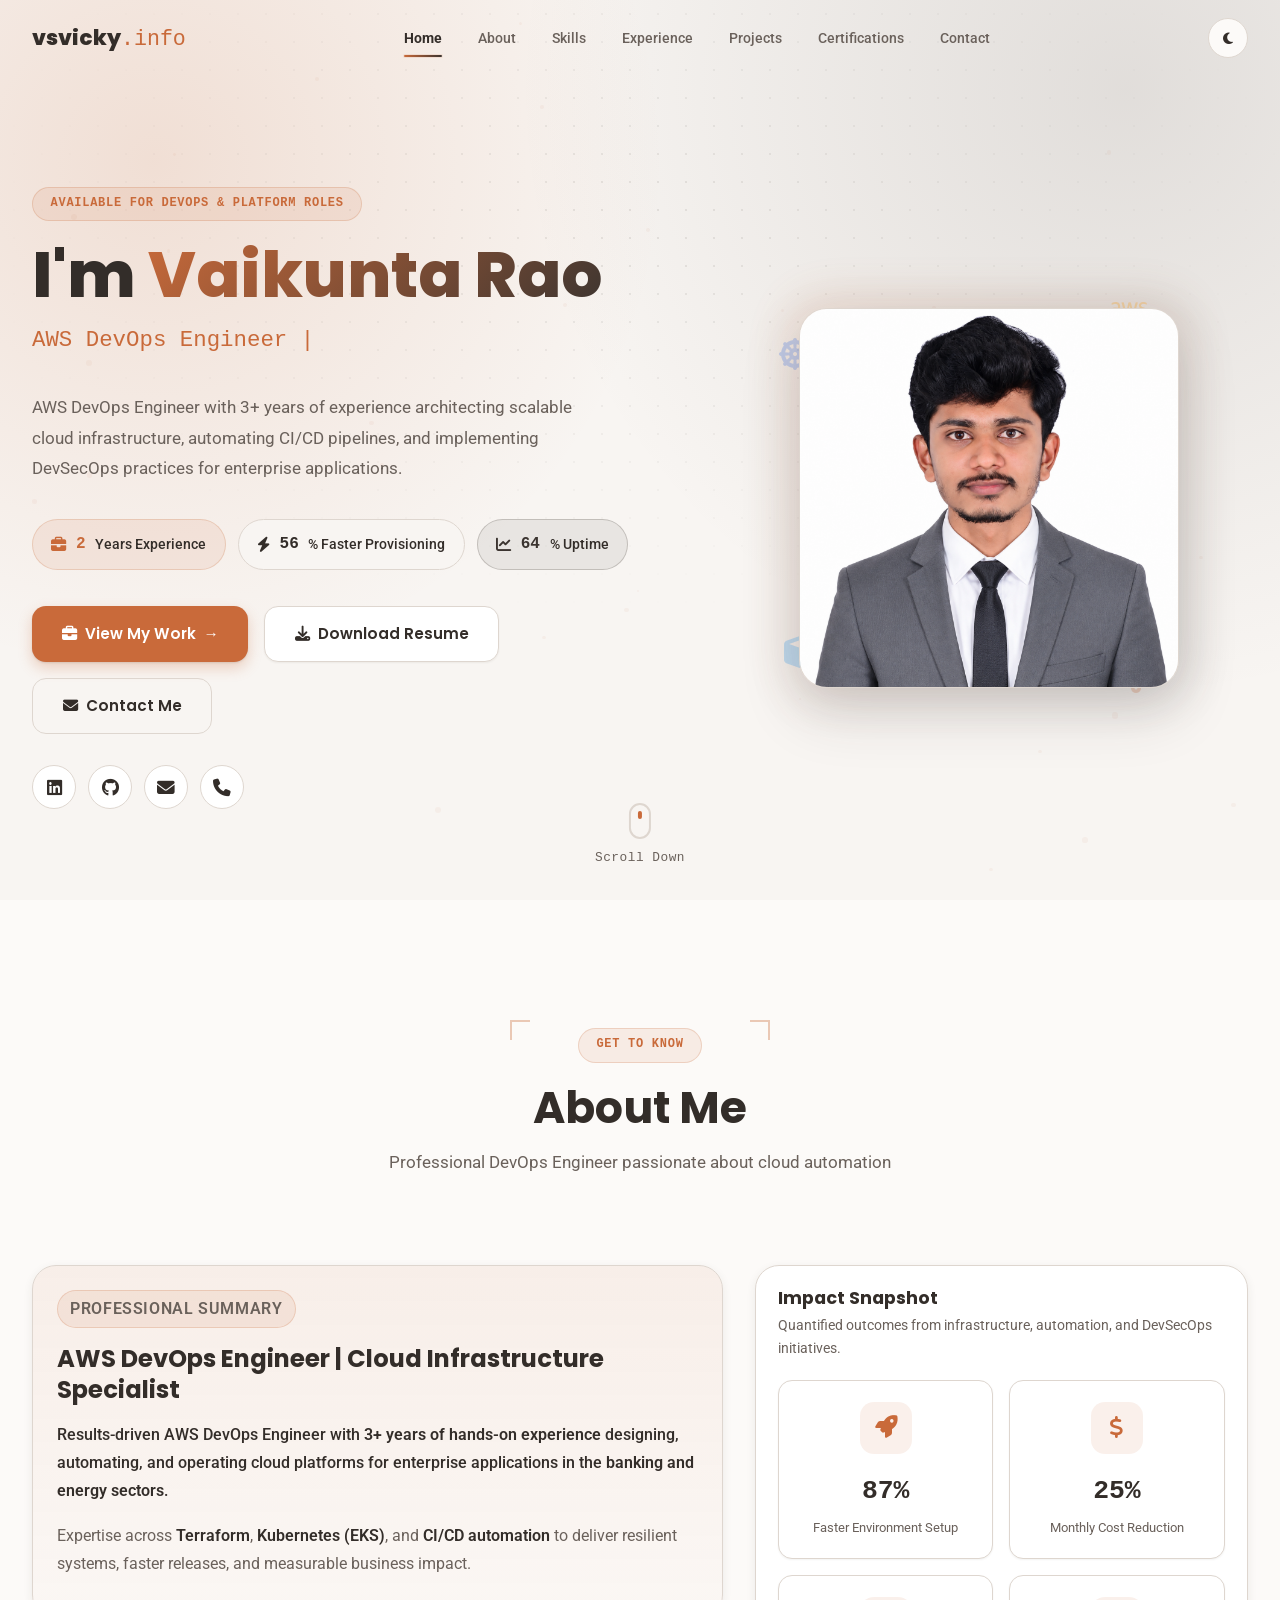
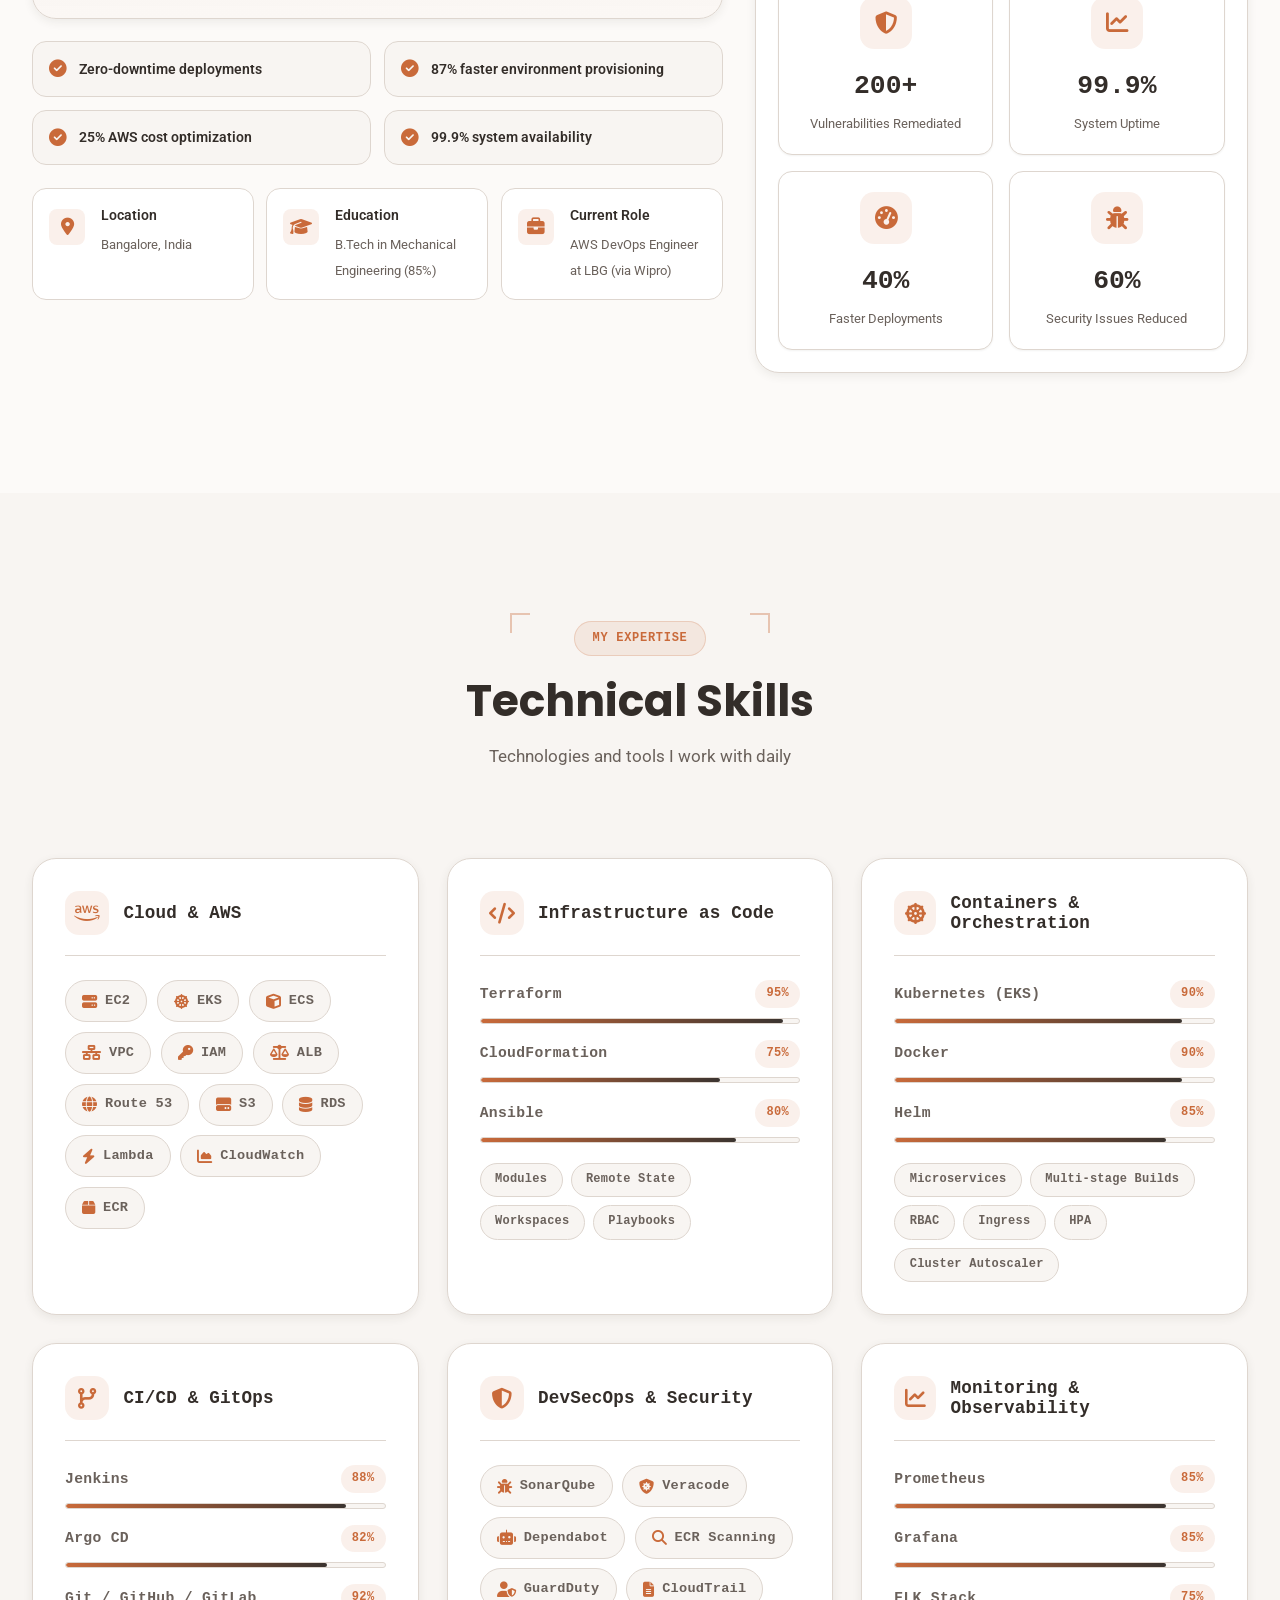
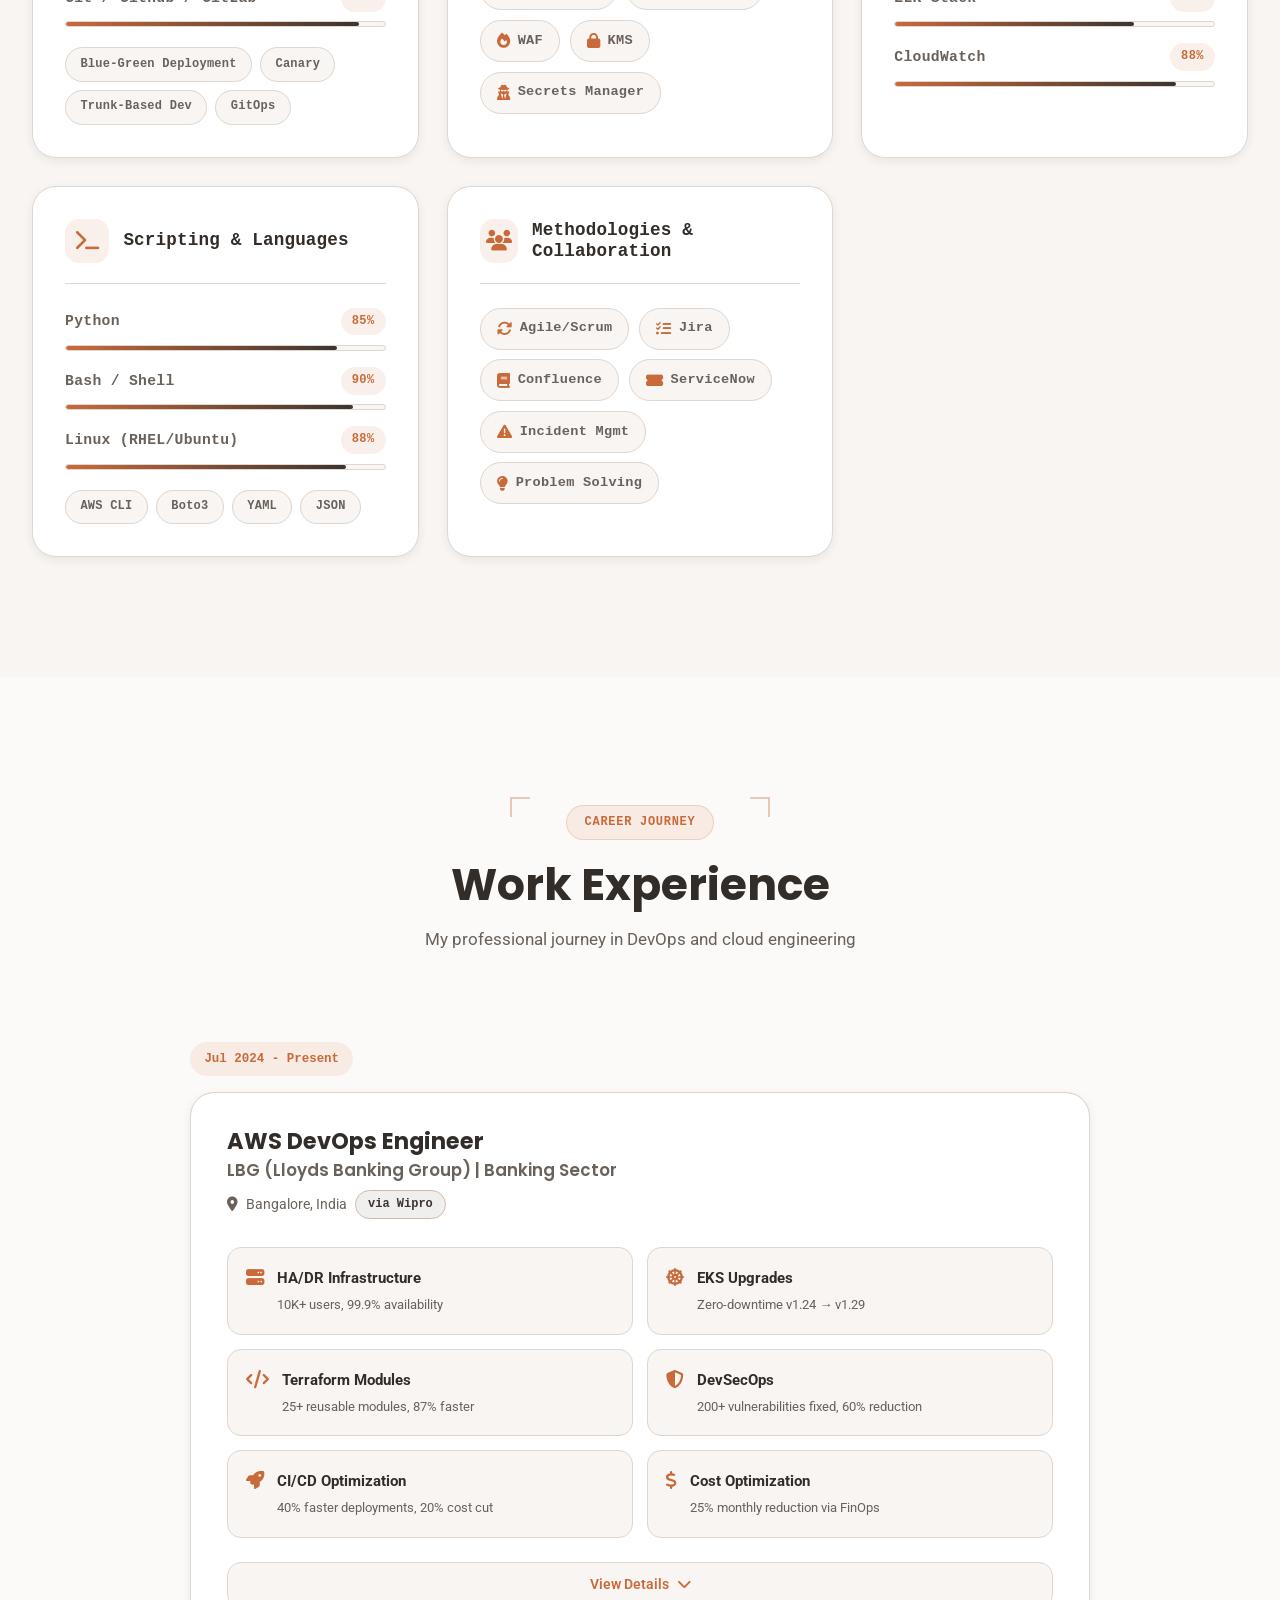
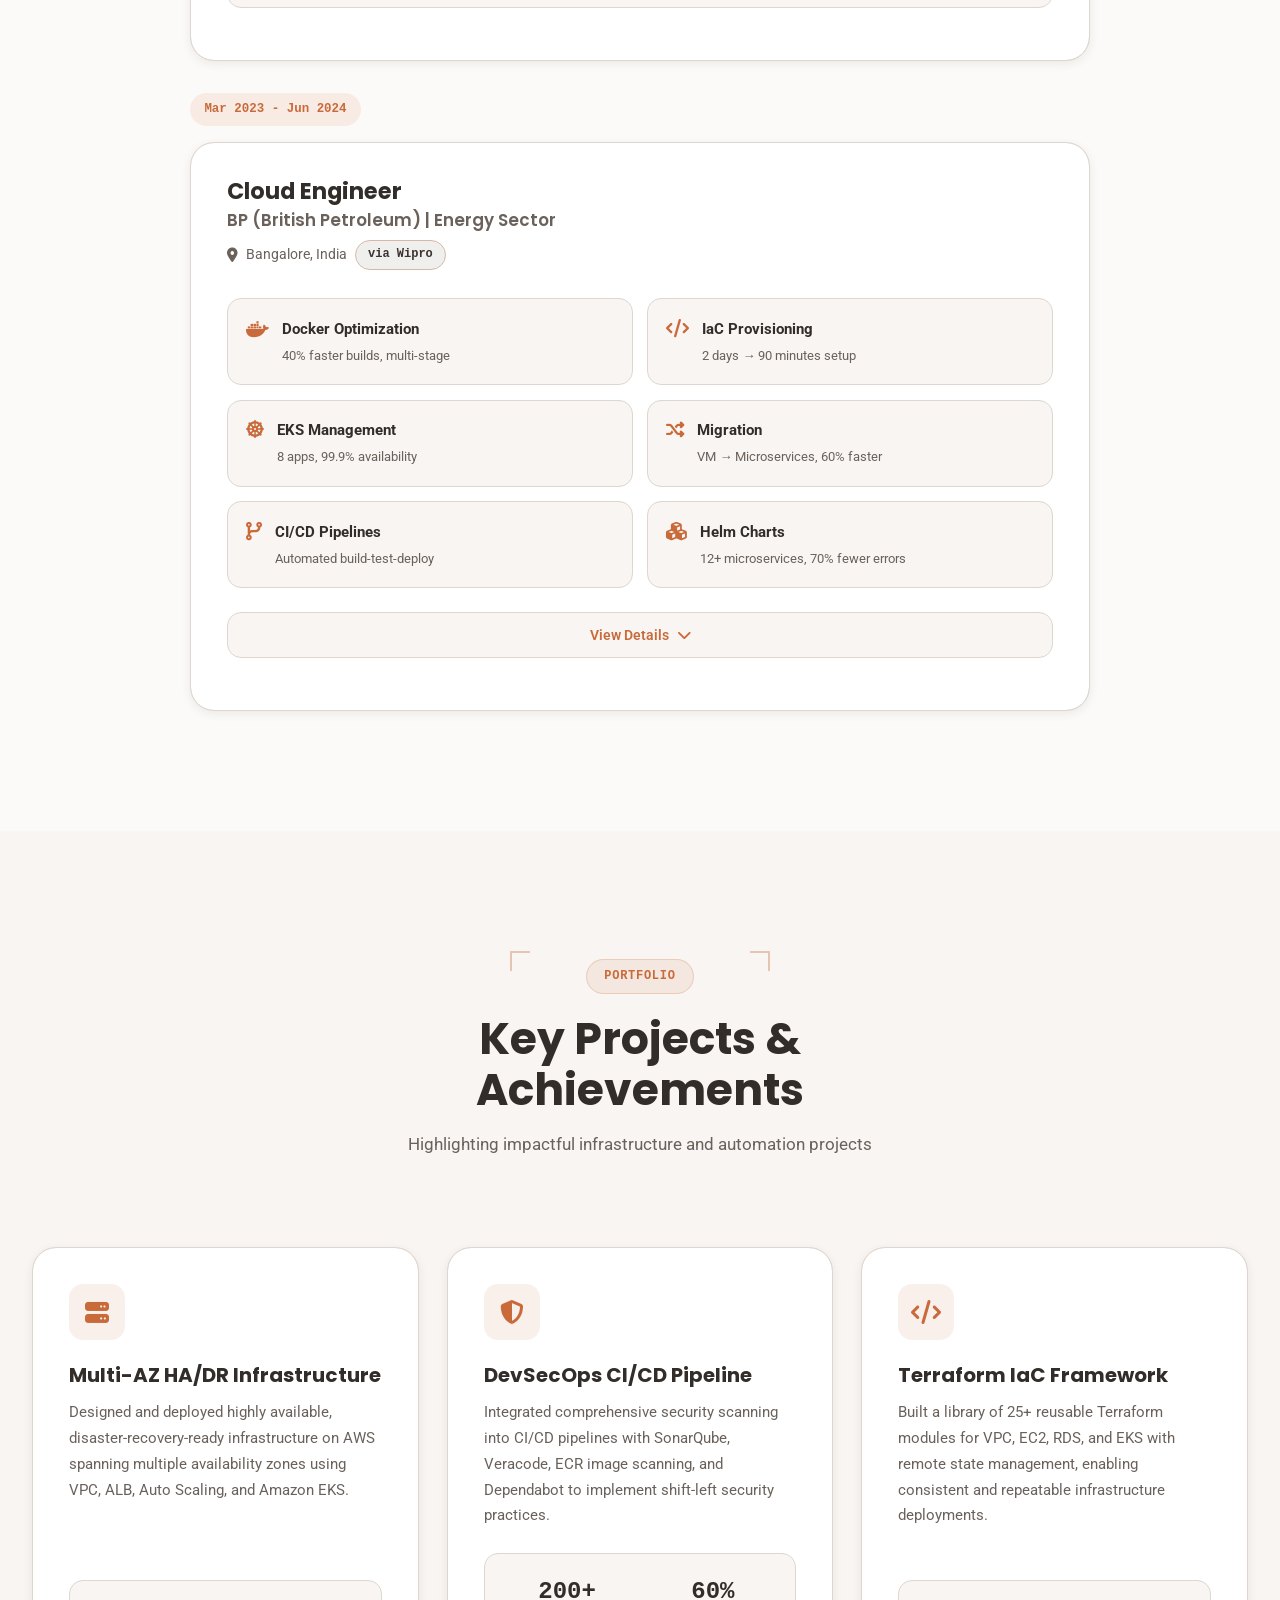
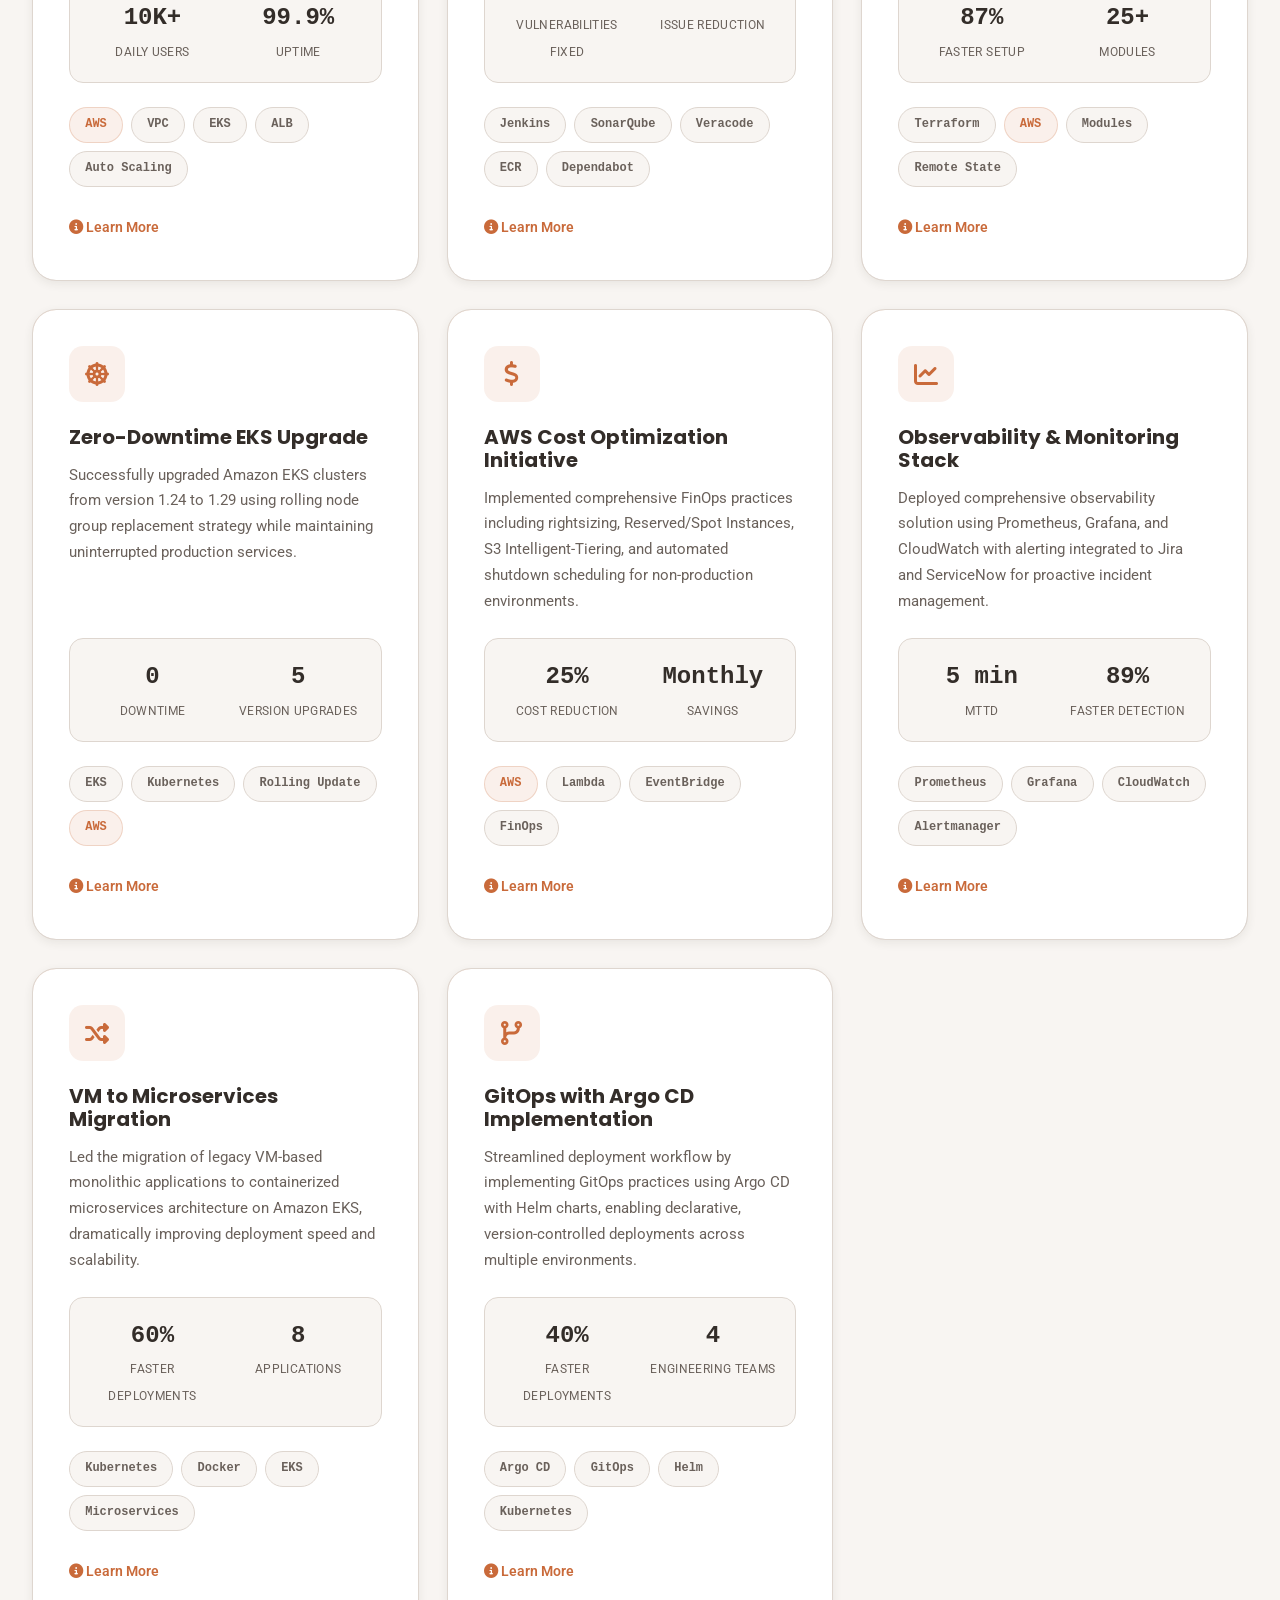
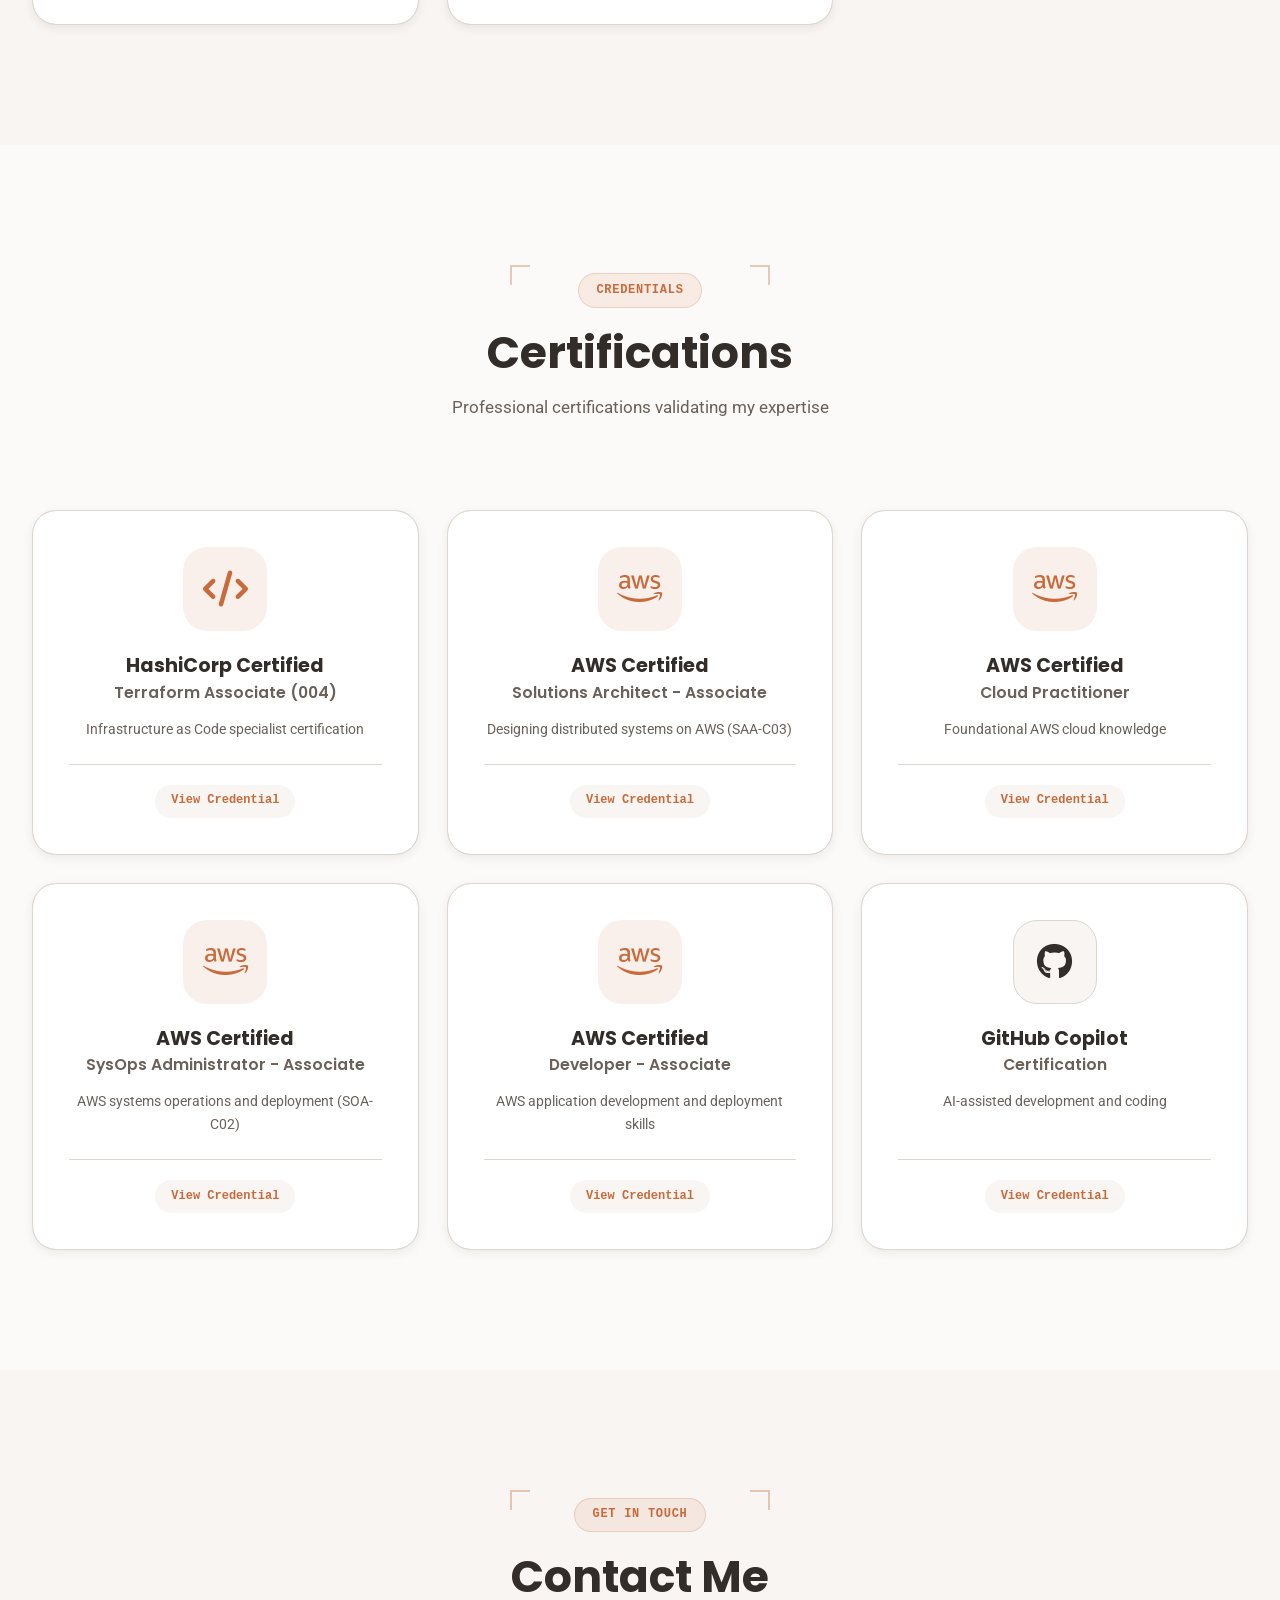
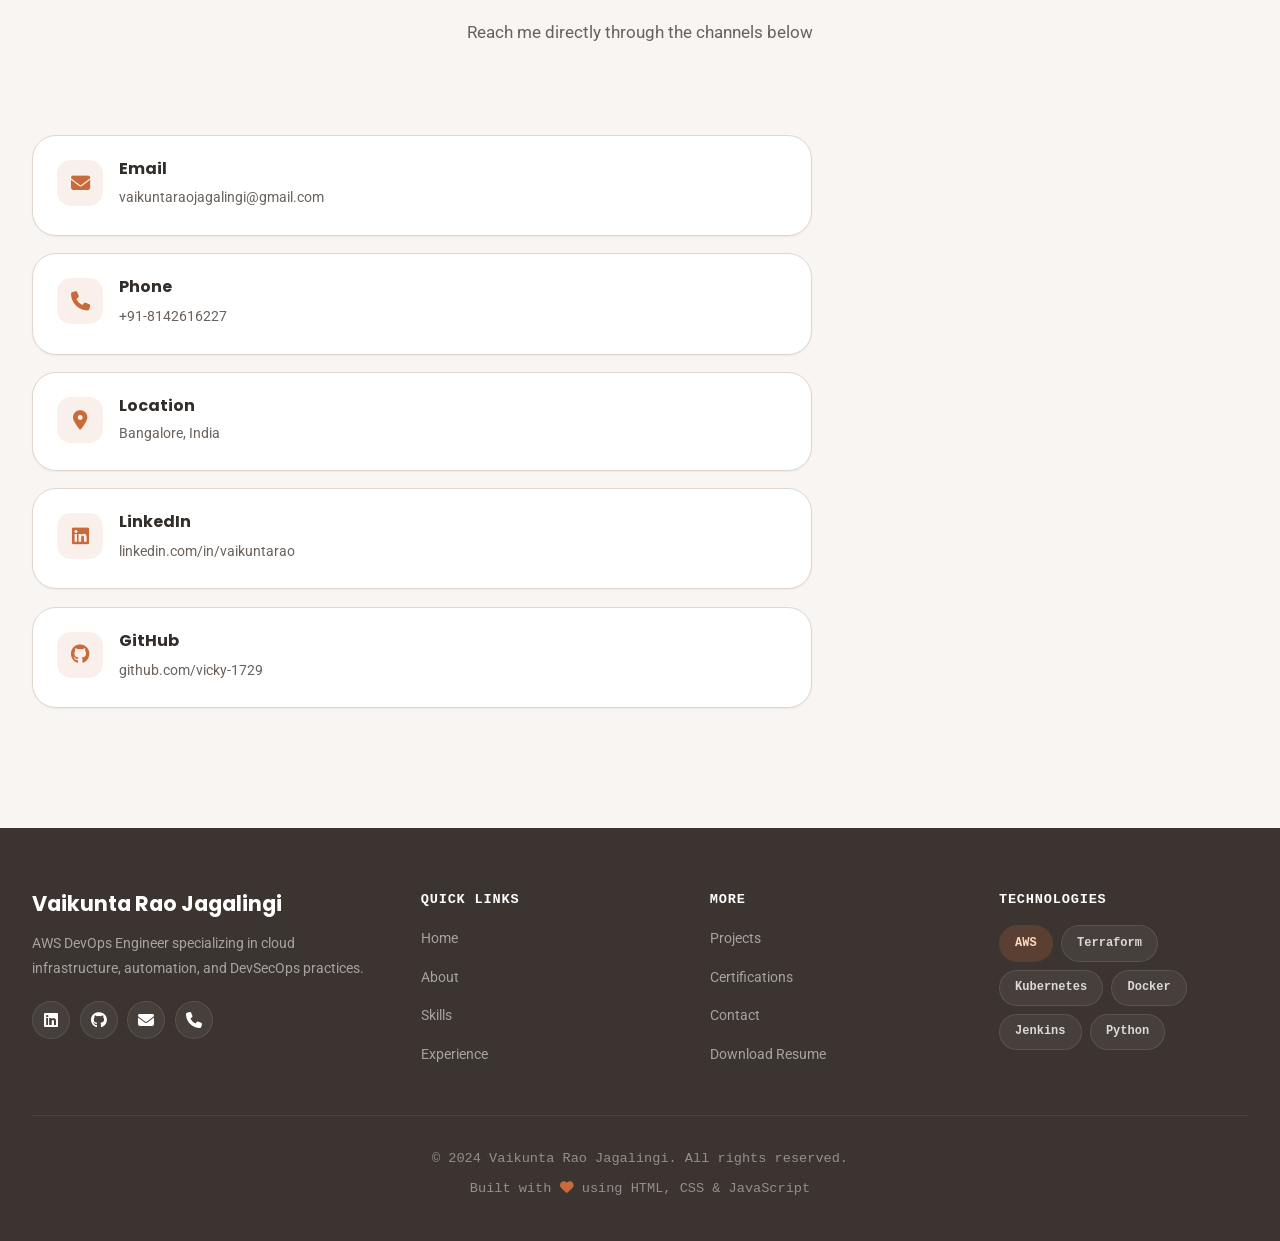
==== index.html @ b9758f8a "Initial commit" ====
<!DOCTYPE html>
<html lang="en">
<head>
    <meta charset="UTF-8">
    <meta name="viewport" content="width=device-width, initial-scale=1.0">
    <meta name="description" content="Vaikunta Rao Jagalingi - AWS DevOps Engineer with 3+ years of experience in Terraform, Kubernetes, CI/CD, and DevSecOps">
    <meta name="keywords" content="AWS, DevOps, Terraform, Kubernetes, CI/CD, DevSecOps, Cloud Engineer">
    <meta name="author" content="Vaikunta Rao Jagalingi">
    <meta name="theme-color" content="#2EA8FF">
    
    <!-- Open Graph Meta Tags -->
    <meta property="og:title" content="Vaikunta Rao Jagalingi - AWS DevOps Engineer">
    <meta property="og:description" content="Specialized in AWS, Terraform, Kubernetes, and CI/CD automation">
    <meta property="og:type" content="website">
    
    <title>Vaikunta Rao Jagalingi | AWS DevOps Engineer</title>

    <link rel="preconnect" href="https://fonts.googleapis.com">
    <link rel="preconnect" href="https://fonts.gstatic.com" crossorigin>
    <link rel="preconnect" href="https://cdnjs.cloudflare.com" crossorigin>
    
    <!-- Font Awesome -->
    <link rel="stylesheet" href="https://cdnjs.cloudflare.com/ajax/libs/font-awesome/6.4.0/css/all.min.css">
    
    <!-- Google Fonts -->
    <link href="https://fonts.googleapis.com/css2?family=Poppins:wght@300;400;500;600;700;800&family=Roboto:wght@300;400;500;700&display=swap" rel="stylesheet">
    
    <!-- AOS Animation Library -->
    <link href="https://unpkg.com/aos@2.3.1/dist/aos.css" rel="stylesheet">
    
    <!-- Custom CSS -->
    <link rel="stylesheet" href="css/style.css">
</head>
<body>
    <!-- Loading Screen -->
    <div id="loading-screen">
        <div class="loader">
            <i class="fas fa-cloud"></i>
            <div class="loading-text">Loading...</div>
        </div>
    </div>

    <!-- Scroll Progress Bar -->
    <div class="scroll-progress" id="scroll-progress"></div>

    <!-- Navigation -->
    <nav class="navbar" id="navbar">
        <div class="container">
            <div class="nav-brand">
                <a href="#home">vsvicky<span>.info</span></a>
            </div>
            <ul class="nav-menu" id="nav-menu" aria-label="Primary navigation" aria-hidden="true">
                <li><a href="#home" class="nav-link active">Home</a></li>
                <li><a href="#about" class="nav-link">About</a></li>
                <li><a href="#skills" class="nav-link">Skills</a></li>
                <li><a href="#experience" class="nav-link">Experience</a></li>
                <li><a href="#projects" class="nav-link">Projects</a></li>
                <li><a href="#certifications" class="nav-link">Certifications</a></li>
                <li><a href="#contact" class="nav-link">Contact</a></li>
            </ul>
            <div class="nav-actions">
                <button class="theme-toggle" id="theme-toggle" type="button" aria-label="Toggle theme">
                    <i class="fas fa-moon"></i>
                </button>
                <button class="mobile-menu-toggle" id="mobile-menu-toggle" type="button" aria-label="Toggle menu" aria-expanded="false" aria-controls="nav-menu">
                    <span></span>
                    <span></span>
                    <span></span>
                </button>
            </div>
        </div>
    </nav>

    <!-- Hero Section -->
    <section id="home" class="hero-section">
        <div class="particles" id="particles"></div>
        <div class="container">
            <div class="hero-content" data-aos="fade-up">
                <div class="hero-text">
                    <p class="section-label">Available for DevOps & Platform Roles</p>
                    <h1 class="hero-title">
                        I'm <span class="gradient-text">Vaikunta Rao</span>
                    </h1>
                    <h2 class="hero-subtitle">
                        <span class="typing-text" id="typing-text" aria-live="polite"></span>
                        <span class="cursor" aria-hidden="true">|</span>
                    </h2>
                    <p class="hero-description">
                        AWS DevOps Engineer with 3+ years of experience architecting scalable cloud infrastructure, 
                        automating CI/CD pipelines, and implementing DevSecOps practices for enterprise applications.
                    </p>
                    <div class="hero-stats">
                        <div class="stat-item">
                            <div class="stat-number" data-count="3">0</div>
                            <div class="stat-label">Years Experience</div>
                        </div>
                        <div class="stat-item">
                            <div class="stat-number" data-count="87">0</div>
                            <div class="stat-label">% Faster Provisioning</div>
                        </div>
                        <div class="stat-item">
                            <div class="stat-number" data-count="99.9">0</div>
                            <div class="stat-label">% Uptime</div>
                        </div>
                    </div>
                    <div class="hero-buttons">
                        <a href="#projects" class="btn btn-primary">
                            <i class="fas fa-briefcase"></i> View My Work
                        </a>
                        <a href="files/resume.pdf" class="btn btn-secondary" download>
                            <i class="fas fa-download"></i> Download Resume
                        </a>
                        <a href="#contact" class="btn btn-outline">
                            <i class="fas fa-envelope"></i> Contact Me
                        </a>
                    </div>
                    <div class="social-links">
                        <a href="https://linkedin.com/in/vaikuntarao" target="_blank" rel="noopener noreferrer" aria-label="LinkedIn">
                            <i class="fab fa-linkedin"></i>
                        </a>
                        <a href="https://github.com/vicky-1729" target="_blank" rel="noopener noreferrer" aria-label="GitHub">
                            <i class="fab fa-github"></i>
                        </a>
                        <a href="mailto:vaikuntaraojagalingi@gmail.com" aria-label="Email">
                            <i class="fas fa-envelope"></i>
                        </a>
                        <a href="tel:+918142616227" aria-label="Phone">
                            <i class="fas fa-phone"></i>
                        </a>
                    </div>
                </div>
                <div class="hero-image" data-aos="fade-left">
                    <div class="image-wrapper">
                        <div class="floating-icons">
                            <i class="fab fa-aws icon-aws"></i>
                            <i class="fas fa-cube icon-docker"></i>
                            <i class="fas fa-dharmachakra icon-k8s"></i>
                            <i class="fas fa-code-branch icon-git"></i>
                        </div>
                        <img src="images/profile.jpg" alt="Vaikunta Rao Jagalingi" class="profile-image" decoding="async" fetchpriority="high">
                    </div>
                </div>
            </div>
        </div>
        <div class="scroll-indicator">
            <a href="#about">
                <div class="mouse"></div>
                <span>Scroll Down</span>
            </a>
        </div>
    </section>

    <!-- About Section -->
    <section id="about" class="about-section section">
        <div class="container">
            <div class="section-header" data-aos="fade-up">
                <span class="section-label">Get To Know</span>
                <h2 class="section-title">About Me</h2>
                <p class="section-description">Professional DevOps Engineer passionate about cloud automation</p>
            </div>
            <div class="about-content">
                <div class="about-text" data-aos="fade-right">
                    <div class="about-intro-card">
                        <p class="about-kicker">Professional Summary</p>
                        <h3>AWS DevOps Engineer | Cloud Infrastructure Specialist</h3>
                        <p class="about-lead">
                            Results-driven AWS DevOps Engineer with <strong>3+ years of hands-on experience</strong>
                            designing, automating, and operating cloud platforms for enterprise applications in the
                            <strong>banking and energy sectors</strong>.
                        </p>
                        <p>
                            Expertise across <strong>Terraform</strong>, <strong>Kubernetes (EKS)</strong>, and
                            <strong>CI/CD automation</strong> to deliver resilient systems, faster releases, and
                            measurable business impact.
                        </p>
                    </div>

                    <div class="about-highlights">
                        <div class="highlight-item">
                            <i class="fas fa-check-circle"></i>
                            <span>Zero-downtime deployments</span>
                        </div>
                        <div class="highlight-item">
                            <i class="fas fa-check-circle"></i>
                            <span>87% faster environment provisioning</span>
                        </div>
                        <div class="highlight-item">
                            <i class="fas fa-check-circle"></i>
                            <span>25% AWS cost optimization</span>
                        </div>
                        <div class="highlight-item">
                            <i class="fas fa-check-circle"></i>
                            <span>99.9% system availability</span>
                        </div>
                    </div>

                    <div class="about-meta-grid">
                        <div class="info-item">
                            <i class="fas fa-map-marker-alt"></i>
                            <div>
                                <strong>Location</strong>
                                <span>Bangalore, India</span>
                            </div>
                        </div>
                        <div class="info-item">
                            <i class="fas fa-graduation-cap"></i>
                            <div>
                                <strong>Education</strong>
                                <span>B.Tech in Mechanical Engineering (85%)</span>
                            </div>
                        </div>
                        <div class="info-item">
                            <i class="fas fa-briefcase"></i>
                            <div>
                                <strong>Current Role</strong>
                                <span>AWS DevOps Engineer at LBG (via Wipro)</span>
                            </div>
                        </div>
                    </div>
                </div>
                <div class="about-achievements" data-aos="fade-left">
                    <div class="about-achievements-head">
                        <h4>Impact Snapshot</h4>
                        <p>Quantified outcomes from infrastructure, automation, and DevSecOps initiatives.</p>
                    </div>
                    <div class="achievement-card">
                        <div class="achievement-icon">
                            <i class="fas fa-rocket"></i>
                        </div>
                        <div class="achievement-number">87%</div>
                        <div class="achievement-label">Faster Environment Setup</div>
                    </div>
                    <div class="achievement-card">
                        <div class="achievement-icon">
                            <i class="fas fa-dollar-sign"></i>
                        </div>
                        <div class="achievement-number">25%</div>
                        <div class="achievement-label">Monthly Cost Reduction</div>
                    </div>
                    <div class="achievement-card">
                        <div class="achievement-icon">
                            <i class="fas fa-shield-alt"></i>
                        </div>
                        <div class="achievement-number">200+</div>
                        <div class="achievement-label">Vulnerabilities Remediated</div>
                    </div>
                    <div class="achievement-card">
                        <div class="achievement-icon">
                            <i class="fas fa-chart-line"></i>
                        </div>
                        <div class="achievement-number">99.9%</div>
                        <div class="achievement-label">System Uptime</div>
                    </div>
                    <div class="achievement-card">
                        <div class="achievement-icon">
                            <i class="fas fa-tachometer-alt"></i>
                        </div>
                        <div class="achievement-number">40%</div>
                        <div class="achievement-label">Faster Deployments</div>
                    </div>
                    <div class="achievement-card">
                        <div class="achievement-icon">
                            <i class="fas fa-bug"></i>
                        </div>
                        <div class="achievement-number">60%</div>
                        <div class="achievement-label">Security Issues Reduced</div>
                    </div>
                </div>
            </div>
        </div>
    </section>

    <!-- Skills Section -->
    <section id="skills" class="skills-section section">
        <div class="container">
            <div class="section-header" data-aos="fade-up">
                <span class="section-label">My Expertise</span>
                <h2 class="section-title">Technical Skills</h2>
                <p class="section-description">Technologies and tools I work with daily</p>
            </div>
            <div class="skills-container">
                <!-- Cloud & AWS -->
                <div class="skill-category" data-aos="fade-up" data-aos-delay="100">
                    <div class="category-header">
                        <i class="fab fa-aws"></i>
                        <h3>Cloud & AWS</h3>
                    </div>
                    <div class="skills-grid">
                        <div class="skill-item">
                            <div class="skill-icon"><i class="fas fa-server"></i></div>
                            <span>EC2</span>
                        </div>
                        <div class="skill-item">
                            <div class="skill-icon"><i class="fas fa-dharmachakra"></i></div>
                            <span>EKS</span>
                        </div>
                        <div class="skill-item">
                            <div class="skill-icon"><i class="fas fa-cube"></i></div>
                            <span>ECS</span>
                        </div>
                        <div class="skill-item">
                            <div class="skill-icon"><i class="fas fa-network-wired"></i></div>
                            <span>VPC</span>
                        </div>
                        <div class="skill-item">
                            <div class="skill-icon"><i class="fas fa-key"></i></div>
                            <span>IAM</span>
                        </div>
                        <div class="skill-item">
                            <div class="skill-icon"><i class="fas fa-balance-scale"></i></div>
                            <span>ALB</span>
                        </div>
                        <div class="skill-item">
                            <div class="skill-icon"><i class="fas fa-globe"></i></div>
                            <span>Route 53</span>
                        </div>
                        <div class="skill-item">
                            <div class="skill-icon"><i class="fas fa-hdd"></i></div>
                            <span>S3</span>
                        </div>
                        <div class="skill-item">
                            <div class="skill-icon"><i class="fas fa-database"></i></div>
                            <span>RDS</span>
                        </div>
                        <div class="skill-item">
                            <div class="skill-icon"><i class="fas fa-bolt"></i></div>
                            <span>Lambda</span>
                        </div>
                        <div class="skill-item">
                            <div class="skill-icon"><i class="fas fa-chart-area"></i></div>
                            <span>CloudWatch</span>
                        </div>
                        <div class="skill-item">
                            <div class="skill-icon"><i class="fas fa-box"></i></div>
                            <span>ECR</span>
                        </div>
                    </div>
                </div>

                <!-- Infrastructure as Code -->
                <div class="skill-category" data-aos="fade-up" data-aos-delay="200">
                    <div class="category-header">
                        <i class="fas fa-code"></i>
                        <h3>Infrastructure as Code</h3>
                    </div>
                    <div class="skill-bars">
                        <div class="skill-bar">
                            <div class="skill-info">
                                <span>Terraform</span>
                                <span class="skill-percentage">95%</span>
                            </div>
                            <div class="progress-bar">
                                <div class="progress-fill" style="width: 95%"></div>
                            </div>
                        </div>
                        <div class="skill-bar">
                            <div class="skill-info">
                                <span>CloudFormation</span>
                                <span class="skill-percentage">75%</span>
                            </div>
                            <div class="progress-bar">
                                <div class="progress-fill" style="width: 75%"></div>
                            </div>
                        </div>
                        <div class="skill-bar">
                            <div class="skill-info">
                                <span>Ansible</span>
                                <span class="skill-percentage">80%</span>
                            </div>
                            <div class="progress-bar">
                                <div class="progress-fill" style="width: 80%"></div>
                            </div>
                        </div>
                    </div>
                    <div class="skill-tags">
                        <span class="skill-tag">Modules</span>
                        <span class="skill-tag">Remote State</span>
                        <span class="skill-tag">Workspaces</span>
                        <span class="skill-tag">Playbooks</span>
                    </div>
                </div>

                <!-- Containers & Orchestration -->
                <div class="skill-category" data-aos="fade-up" data-aos-delay="300">
                    <div class="category-header">
                        <i class="fas fa-dharmachakra"></i>
                        <h3>Containers & Orchestration</h3>
                    </div>
                    <div class="skill-bars">
                        <div class="skill-bar">
                            <div class="skill-info">
                                <span>Kubernetes (EKS)</span>
                                <span class="skill-percentage">90%</span>
                            </div>
                            <div class="progress-bar">
                                <div class="progress-fill" style="width: 90%"></div>
                            </div>
                        </div>
                        <div class="skill-bar">
                            <div class="skill-info">
                                <span>Docker</span>
                                <span class="skill-percentage">90%</span>
                            </div>
                            <div class="progress-bar">
                                <div class="progress-fill" style="width: 90%"></div>
                            </div>
                        </div>
                        <div class="skill-bar">
                            <div class="skill-info">
                                <span>Helm</span>
                                <span class="skill-percentage">85%</span>
                            </div>
                            <div class="progress-bar">
                                <div class="progress-fill" style="width: 85%"></div>
                            </div>
                        </div>
                    </div>
                    <div class="skill-tags">
                        <span class="skill-tag">Microservices</span>
                        <span class="skill-tag">Multi-stage Builds</span>
                        <span class="skill-tag">RBAC</span>
                        <span class="skill-tag">Ingress</span>
                        <span class="skill-tag">HPA</span>
                        <span class="skill-tag">Cluster Autoscaler</span>
                    </div>
                </div>

                <!-- CI/CD & GitOps -->
                <div class="skill-category" data-aos="fade-up" data-aos-delay="400">
                    <div class="category-header">
                        <i class="fas fa-code-branch"></i>
                        <h3>CI/CD & GitOps</h3>
                    </div>
                    <div class="skill-bars">
                        <div class="skill-bar">
                            <div class="skill-info">
                                <span>Jenkins</span>
                                <span class="skill-percentage">88%</span>
                            </div>
                            <div class="progress-bar">
                                <div class="progress-fill" style="width: 88%"></div>
                            </div>
                        </div>
                        <div class="skill-bar">
                            <div class="skill-info">
                                <span>Argo CD</span>
                                <span class="skill-percentage">82%</span>
                            </div>
                            <div class="progress-bar">
                                <div class="progress-fill" style="width: 82%"></div>
                            </div>
                        </div>
                        <div class="skill-bar">
                            <div class="skill-info">
                                <span>Git / GitHub / GitLab</span>
                                <span class="skill-percentage">92%</span>
                            </div>
                            <div class="progress-bar">
                                <div class="progress-fill" style="width: 92%"></div>
                            </div>
                        </div>
                    </div>
                    <div class="skill-tags">
                        <span class="skill-tag">Blue-Green Deployment</span>
                        <span class="skill-tag">Canary</span>
                        <span class="skill-tag">Trunk-Based Dev</span>
                        <span class="skill-tag">GitOps</span>
                    </div>
                </div>

                <!-- DevSecOps & Security -->
                <div class="skill-category" data-aos="fade-up" data-aos-delay="500">
                    <div class="category-header">
                        <i class="fas fa-shield-alt"></i>
                        <h3>DevSecOps & Security</h3>
                    </div>
                    <div class="skills-grid">
                        <div class="skill-item">
                            <div class="skill-icon"><i class="fas fa-bug"></i></div>
                            <span>SonarQube</span>
                        </div>
                        <div class="skill-item">
                            <div class="skill-icon"><i class="fas fa-shield-virus"></i></div>
                            <span>Veracode</span>
                        </div>
                        <div class="skill-item">
                            <div class="skill-icon"><i class="fas fa-robot"></i></div>
                            <span>Dependabot</span>
                        </div>
                        <div class="skill-item">
                            <div class="skill-icon"><i class="fas fa-search"></i></div>
                            <span>ECR Scanning</span>
                        </div>
                        <div class="skill-item">
                            <div class="skill-icon"><i class="fas fa-user-shield"></i></div>
                            <span>GuardDuty</span>
                        </div>
                        <div class="skill-item">
                            <div class="skill-icon"><i class="fas fa-file-alt"></i></div>
                            <span>CloudTrail</span>
                        </div>
                        <div class="skill-item">
                            <div class="skill-icon"><i class="fas fa-fire"></i></div>
                            <span>WAF</span>
                        </div>
                        <div class="skill-item">
                            <div class="skill-icon"><i class="fas fa-lock"></i></div>
                            <span>KMS</span>
                        </div>
                        <div class="skill-item">
                            <div class="skill-icon"><i class="fas fa-user-secret"></i></div>
                            <span>Secrets Manager</span>
                        </div>
                    </div>
                </div>

                <!-- Monitoring & Observability -->
                <div class="skill-category" data-aos="fade-up" data-aos-delay="600">
                    <div class="category-header">
                        <i class="fas fa-chart-line"></i>
                        <h3>Monitoring & Observability</h3>
                    </div>
                    <div class="skill-bars">
                        <div class="skill-bar">
                            <div class="skill-info">
                                <span>Prometheus</span>
                                <span class="skill-percentage">85%</span>
                            </div>
                            <div class="progress-bar">
                                <div class="progress-fill" style="width: 85%"></div>
                            </div>
                        </div>
                        <div class="skill-bar">
                            <div class="skill-info">
                                <span>Grafana</span>
                                <span class="skill-percentage">85%</span>
                            </div>
                            <div class="progress-bar">
                                <div class="progress-fill" style="width: 85%"></div>
                            </div>
                        </div>
                        <div class="skill-bar">
                            <div class="skill-info">
                                <span>ELK Stack</span>
                                <span class="skill-percentage">75%</span>
                            </div>
                            <div class="progress-bar">
                                <div class="progress-fill" style="width: 75%"></div>
                            </div>
                        </div>
                        <div class="skill-bar">
                            <div class="skill-info">
                                <span>CloudWatch</span>
                                <span class="skill-percentage">88%</span>
                            </div>
                            <div class="progress-bar">
                                <div class="progress-fill" style="width: 88%"></div>
                            </div>
                        </div>
                    </div>
                </div>

                <!-- Scripting & Languages -->
                <div class="skill-category" data-aos="fade-up" data-aos-delay="700">
                    <div class="category-header">
                        <i class="fas fa-terminal"></i>
                        <h3>Scripting & Languages</h3>
                    </div>
                    <div class="skill-bars">
                        <div class="skill-bar">
                            <div class="skill-info">
                                <span>Python</span>
                                <span class="skill-percentage">85%</span>
                            </div>
                            <div class="progress-bar">
                                <div class="progress-fill" style="width: 85%"></div>
                            </div>
                        </div>
                        <div class="skill-bar">
                            <div class="skill-info">
                                <span>Bash / Shell</span>
                                <span class="skill-percentage">90%</span>
                            </div>
                            <div class="progress-bar">
                                <div class="progress-fill" style="width: 90%"></div>
                            </div>
                        </div>
                        <div class="skill-bar">
                            <div class="skill-info">
                                <span>Linux (RHEL/Ubuntu)</span>
                                <span class="skill-percentage">88%</span>
                            </div>
                            <div class="progress-bar">
                                <div class="progress-fill" style="width: 88%"></div>
                            </div>
                        </div>
                    </div>
                    <div class="skill-tags">
                        <span class="skill-tag">AWS CLI</span>
                        <span class="skill-tag">Boto3</span>
                        <span class="skill-tag">YAML</span>
                        <span class="skill-tag">JSON</span>
                    </div>
                </div>

                <!-- Methodologies -->
                <div class="skill-category" data-aos="fade-up" data-aos-delay="800">
                    <div class="category-header">
                        <i class="fas fa-users"></i>
                        <h3>Methodologies & Collaboration</h3>
                    </div>
                    <div class="skills-grid">
                        <div class="skill-item">
                            <div class="skill-icon"><i class="fas fa-sync-alt"></i></div>
                            <span>Agile/Scrum</span>
                        </div>
                        <div class="skill-item">
                            <div class="skill-icon"><i class="fas fa-tasks"></i></div>
                            <span>Jira</span>
                        </div>
                        <div class="skill-item">
                            <div class="skill-icon"><i class="fas fa-book"></i></div>
                            <span>Confluence</span>
                        </div>
                        <div class="skill-item">
                            <div class="skill-icon"><i class="fas fa-ticket-alt"></i></div>
                            <span>ServiceNow</span>
                        </div>
                        <div class="skill-item">
                            <div class="skill-icon"><i class="fas fa-exclamation-triangle"></i></div>
                            <span>Incident Mgmt</span>
                        </div>
                        <div class="skill-item">
                            <div class="skill-icon"><i class="fas fa-lightbulb"></i></div>
                            <span>Problem Solving</span>
                        </div>
                    </div>
                </div>
            </div>
        </div>
    </section>

    <!-- Experience Section -->
    <section id="experience" class="experience-section section">
        <div class="container">
            <div class="section-header" data-aos="fade-up">
                <span class="section-label">Career Journey</span>
                <h2 class="section-title">Work Experience</h2>
                <p class="section-description">My professional journey in DevOps and cloud engineering</p>
            </div>
            <div class="timeline">
                <!-- LBG Experience -->
                <div class="timeline-item" data-aos="fade-right">
                    <div class="timeline-dot"></div>
                    <div class="timeline-date">Jul 2024 - Present</div>
                    <div class="timeline-content">
                        <div class="company-header">
                            <div>
                                <h3>AWS DevOps Engineer</h3>
                                <h4>LBG (Lloyds Banking Group) | Banking Sector</h4>
                                <p class="location">
                                    <i class="fas fa-map-marker-alt"></i> Bangalore, India
                                    <span class="tag">via Wipro</span>
                                </p>
                            </div>
                        </div>
                        <div class="experience-highlights">
                            <div class="highlight-card">
                                <i class="fas fa-server"></i>
                                <div>
                                    <strong>HA/DR Infrastructure</strong>
                                    <p>10K+ users, 99.9% availability</p>
                                </div>
                            </div>
                            <div class="highlight-card">
                                <i class="fas fa-dharmachakra"></i>
                                <div>
                                    <strong>EKS Upgrades</strong>
                                    <p>Zero-downtime v1.24 → v1.29</p>
                                </div>
                            </div>
                            <div class="highlight-card">
                                <i class="fas fa-code"></i>
                                <div>
                                    <strong>Terraform Modules</strong>
                                    <p>25+ reusable modules, 87% faster</p>
                                </div>
                            </div>
                            <div class="highlight-card">
                                <i class="fas fa-shield-alt"></i>
                                <div>
                                    <strong>DevSecOps</strong>
                                    <p>200+ vulnerabilities fixed, 60% reduction</p>
                                </div>
                            </div>
                            <div class="highlight-card">
                                <i class="fas fa-rocket"></i>
                                <div>
                                    <strong>CI/CD Optimization</strong>
                                    <p>40% faster deployments, 20% cost cut</p>
                                </div>
                            </div>
                            <div class="highlight-card">
                                <i class="fas fa-dollar-sign"></i>
                                <div>
                                    <strong>Cost Optimization</strong>
                                    <p>25% monthly reduction via FinOps</p>
                                </div>
                            </div>
                        </div>
                        <button class="expand-btn" type="button" aria-expanded="false" data-expand-details>
                            <span>View Details</span>
                            <i class="fas fa-chevron-down"></i>
                        </button>
                        <div class="experience-details">
                            <ul class="responsibilities">
                                <li>
                                    <i class="fas fa-check"></i>
                                    Architected HA/DR infrastructure on AWS using VPC, ALB, Auto Scaling Groups, and EKS across multiple Availability Zones with defined RTO/RPO targets, supporting 10K+ daily users at 99.9% availability
                                </li>
                                <li>
                                    <i class="fas fa-check"></i>
                                    Executed zero-downtime Amazon EKS upgrades from v1.24 to v1.29 using rolling node group replacement while maintaining uninterrupted production services
                                </li>
                                <li>
                                    <i class="fas fa-check"></i>
                                    Developed 25+ reusable Terraform modules (VPC, EC2, RDS, EKS) using IaC principles with remote state, cutting environment setup time by 87%
                                </li>
                                <li>
                                    <i class="fas fa-check"></i>
                                    Embedded Shift-Left security into CI/CD by integrating SonarQube, Veracode, ECR image scanning, and Dependabot, remediating 200+ vulnerabilities
                                </li>
                                <li>
                                    <i class="fas fa-check"></i>
                                    Cut security-related issues by 60% and reduced defects escaping to QA/production by 50%
                                </li>
                                <li>
                                    <i class="fas fa-check"></i>
                                    Streamlined centralized CI/CD pipelines using Jenkins and Argo CD (GitOps) with Helm-based releases across 4 engineering teams
                                </li>
                                <li>
                                    <i class="fas fa-check"></i>
                                    Migrated branching strategy from GitFlow to trunk-based development, decreasing merge conflicts by 50%
                                </li>
                                <li>
                                    <i class="fas fa-check"></i>
                                    Optimized AWS costs through FinOps practices including rightsizing, Reserved/Spot Instances, S3 Intelligent-Tiering, achieving 25% monthly cost reduction
                                </li>
                                <li>
                                    <i class="fas fa-check"></i>
                                    Deployed observability stack (Prometheus, Grafana, CloudWatch), lowering MTTD from 45 minutes to under 5 minutes
                                </li>
                                <li>
                                    <i class="fas fa-check"></i>
                                    Collaborated in Agile/Scrum ceremonies with cross-functional teams to align infrastructure delivery with sprint goals
                                </li>
                            </ul>
                            <div class="tech-stack">
                                <span class="tech-badge aws">AWS</span>
                                <span class="tech-badge">EKS</span>
                                <span class="tech-badge">Terraform</span>
                                <span class="tech-badge">Jenkins</span>
                                <span class="tech-badge">Argo CD</span>
                                <span class="tech-badge">Helm</span>
                                <span class="tech-badge">SonarQube</span>
                                <span class="tech-badge">Veracode</span>
                                <span class="tech-badge">Prometheus</span>
                                <span class="tech-badge">Grafana</span>
                                <span class="tech-badge">Python</span>
                                <span class="tech-badge">Bash</span>
                            </div>
                        </div>
                    </div>
                </div>

                <!-- BP Experience -->
                <div class="timeline-item" data-aos="fade-left">
                    <div class="timeline-dot"></div>
                    <div class="timeline-date">Mar 2023 - Jun 2024</div>
                    <div class="timeline-content">
                        <div class="company-header">
                            <div>
                                <h3>Cloud Engineer</h3>
                                <h4>BP (British Petroleum) | Energy Sector</h4>
                                <p class="location">
                                    <i class="fas fa-map-marker-alt"></i> Bangalore, India
                                    <span class="tag">via Wipro</span>
                                </p>
                            </div>
                        </div>
                        <div class="experience-highlights">
                            <div class="highlight-card">
                                <i class="fab fa-docker"></i>
                                <div>
                                    <strong>Docker Optimization</strong>
                                    <p>40% faster builds, multi-stage</p>
                                </div>
                            </div>
                            <div class="highlight-card">
                                <i class="fas fa-code"></i>
                                <div>
                                    <strong>IaC Provisioning</strong>
                                    <p>2 days → 90 minutes setup</p>
                                </div>
                            </div>
                            <div class="highlight-card">
                                <i class="fas fa-dharmachakra"></i>
                                <div>
                                    <strong>EKS Management</strong>
                                    <p>8 apps, 99.9% availability</p>
                                </div>
                            </div>
                            <div class="highlight-card">
                                <i class="fas fa-random"></i>
                                <div>
                                    <strong>Migration</strong>
                                    <p>VM → Microservices, 60% faster</p>
                                </div>
                            </div>
                            <div class="highlight-card">
                                <i class="fas fa-code-branch"></i>
                                <div>
                                    <strong>CI/CD Pipelines</strong>
                                    <p>Automated build-test-deploy</p>
                                </div>
                            </div>
                            <div class="highlight-card">
                                <i class="fas fa-cubes"></i>
                                <div>
                                    <strong>Helm Charts</strong>
                                    <p>12+ microservices, 70% fewer errors</p>
                                </div>
                            </div>
                        </div>
                        <button class="expand-btn" type="button" aria-expanded="false" data-expand-details>
                            <span>View Details</span>
                            <i class="fas fa-chevron-down"></i>
                        </button>
                        <div class="experience-details">
                            <ul class="responsibilities">
                                <li>
                                    <i class="fas fa-check"></i>
                                    Optimized Docker images using multi-stage builds, enabling build once run anywhere approach, reducing build time by 40%
                                </li>
                                <li>
                                    <i class="fas fa-check"></i>
                                    Provisioned AWS infrastructure using Terraform workspaces and remote state across 6 engineering teams, reducing environment setup time from 2 days to 90 minutes
                                </li>
                                <li>
                                    <i class="fas fa-check"></i>
                                    Managed Amazon EKS clusters including RBAC, Helm, rolling updates, HPA, and workload scaling, sustaining 99.9% availability across 8 production microservices
                                </li>
                                <li>
                                    <i class="fas fa-check"></i>
                                    Migrated legacy VM-based monolithic applications to Kubernetes (EKS)-based microservices architecture, achieving 60% faster deployments
                                </li>
                                <li>
                                    <i class="fas fa-check"></i>
                                    Built and maintained CI/CD pipelines using Jenkins to automate build, test, and deployment stages
                                </li>
                                <li>
                                    <i class="fas fa-check"></i>
                                    Standardized Helm charts for 12+ microservices, enabling parameterized deployments with 70% fewer config errors
                                </li>
                                <li>
                                    <i class="fas fa-check"></i>
                                    Partnered with development, QA, and infrastructure teams across Agile SDLC to coordinate releases and troubleshoot production issues
                                </li>
                                <li>
                                    <i class="fas fa-check"></i>
                                    Automated Linux administration and configuration management using Ansible, Python, Bash, AWS CLI, and Boto3
                                </li>
                            </ul>
                            <div class="tech-stack">
                                <span class="tech-badge aws">AWS</span>
                                <span class="tech-badge">EKS</span>
                                <span class="tech-badge">Docker</span>
                                <span class="tech-badge">Terraform</span>
                                <span class="tech-badge">Jenkins</span>
                                <span class="tech-badge">Helm</span>
                                <span class="tech-badge">Ansible</span>
                                <span class="tech-badge">Python</span>
                                <span class="tech-badge">Bash</span>
                                <span class="tech-badge">Kubernetes</span>
                            </div>
                        </div>
                    </div>
                </div>
            </div>
        </div>
    </section>

    <!-- Projects Section -->
    <section id="projects" class="projects-section section">
        <div class="container">
            <div class="section-header" data-aos="fade-up">
                <span class="section-label">Portfolio</span>
                <h2 class="section-title">Key Projects & Achievements</h2>
                <p class="section-description">Highlighting impactful infrastructure and automation projects</p>
            </div>
            <div class="projects-grid">
                <!-- Project 1 -->
                <div class="project-card" data-aos="fade-up" data-aos-delay="100">
                    <div class="project-icon">
                        <i class="fas fa-server"></i>
                    </div>
                    <h3>Multi-AZ HA/DR Infrastructure</h3>
                    <p class="project-mono-light">
                        Designed and deployed highly available, disaster-recovery-ready infrastructure on AWS spanning 
                        multiple availability zones using VPC, ALB, Auto Scaling, and Amazon EKS.
                    </p>
                    <div class="project-metrics">
                        <div class="metric">
                            <strong>10K+</strong>
                            <span>Daily Users</span>
                        </div>
                        <div class="metric">
                            <strong>99.9%</strong>
                            <span>Uptime</span>
                        </div>
                    </div>
                    <div class="project-tech">
                        <span class="tech-badge aws">AWS</span>
                        <span class="tech-badge">VPC</span>
                        <span class="tech-badge">EKS</span>
                        <span class="tech-badge">ALB</span>
                        <span class="tech-badge">Auto Scaling</span>
                    </div>
                    <div class="project-links">
                        <button class="btn-link project-learn-more" type="button" data-project-id="project1">
                            <i class="fas fa-info-circle"></i> Learn More
                        </button>
                    </div>
                </div>

                <!-- Project 2 -->
                <div class="project-card" data-aos="fade-up" data-aos-delay="200">
                    <div class="project-icon">
                        <i class="fas fa-shield-alt"></i>
                    </div>
                    <h3>DevSecOps CI/CD Pipeline</h3>
                    <p>
                        Integrated comprehensive security scanning into CI/CD pipelines with SonarQube, Veracode, 
                        ECR image scanning, and Dependabot to implement shift-left security practices.
                    </p>
                    <div class="project-metrics">
                        <div class="metric">
                            <strong>200+</strong>
                            <span>Vulnerabilities Fixed</span>
                        </div>
                        <div class="metric">
                            <strong>60%</strong>
                            <span>Issue Reduction</span>
                        </div>
                    </div>
                    <div class="project-tech">
                        <span class="tech-badge">Jenkins</span>
                        <span class="tech-badge">SonarQube</span>
                        <span class="tech-badge">Veracode</span>
                        <span class="tech-badge">ECR</span>
                        <span class="tech-badge">Dependabot</span>
                    </div>
                    <div class="project-links">
                        <button class="btn-link project-learn-more" type="button" data-project-id="project2">
                            <i class="fas fa-info-circle"></i> Learn More
                        </button>
                    </div>
                </div>

                <!-- Project 3 -->
                <div class="project-card" data-aos="fade-up" data-aos-delay="300">
                    <div class="project-icon">
                        <i class="fas fa-code"></i>
                    </div>
                    <h3>Terraform IaC Framework</h3>
                    <p>
                        Built a library of 25+ reusable Terraform modules for VPC, EC2, RDS, and EKS with remote state 
                        management, enabling consistent and repeatable infrastructure deployments.
                    </p>
                    <div class="project-metrics">
                        <div class="metric">
                            <strong>87%</strong>
                            <span>Faster Setup</span>
                        </div>
                        <div class="metric">
                            <strong>25+</strong>
                            <span>Modules</span>
                        </div>
                    </div>
                    <div class="project-tech">
                        <span class="tech-badge">Terraform</span>
                        <span class="tech-badge aws">AWS</span>
                        <span class="tech-badge">Modules</span>
                        <span class="tech-badge">Remote State</span>
                    </div>
                    <div class="project-links">
                        <button class="btn-link project-learn-more" type="button" data-project-id="project3">
                            <i class="fas fa-info-circle"></i> Learn More
                        </button>
                    </div>
                </div>

                <!-- Project 4 -->
                <div class="project-card" data-aos="fade-up" data-aos-delay="400">
                    <div class="project-icon">
                        <i class="fas fa-dharmachakra"></i>
                    </div>
                    <h3>Zero-Downtime EKS Upgrade</h3>
                    <p>
                        Successfully upgraded Amazon EKS clusters from version 1.24 to 1.29 using rolling node group 
                        replacement strategy while maintaining uninterrupted production services.
                    </p>
                    <div class="project-metrics">
                        <div class="metric">
                            <strong>0</strong>
                            <span>Downtime</span>
                        </div>
                        <div class="metric">
                            <strong>5</strong>
                            <span>Version Upgrades</span>
                        </div>
                    </div>
                    <div class="project-tech">
                        <span class="tech-badge">EKS</span>
                        <span class="tech-badge">Kubernetes</span>
                        <span class="tech-badge">Rolling Update</span>
                        <span class="tech-badge aws">AWS</span>
                    </div>
                    <div class="project-links">
                        <button class="btn-link project-learn-more" type="button" data-project-id="project4">
                            <i class="fas fa-info-circle"></i> Learn More
                        </button>
                    </div>
                </div>

                <!-- Project 5 -->
                <div class="project-card" data-aos="fade-up" data-aos-delay="500">
                    <div class="project-icon">
                        <i class="fas fa-dollar-sign"></i>
                    </div>
                    <h3>AWS Cost Optimization Initiative</h3>
                    <p>
                        Implemented comprehensive FinOps practices including rightsizing, Reserved/Spot Instances, 
                        S3 Intelligent-Tiering, and automated shutdown scheduling for non-production environments.
                    </p>
                    <div class="project-metrics">
                        <div class="metric">
                            <strong>25%</strong>
                            <span>Cost Reduction</span>
                        </div>
                        <div class="metric">
                            <strong>Monthly</strong>
                            <span>Savings</span>
                        </div>
                    </div>
                    <div class="project-tech">
                        <span class="tech-badge aws">AWS</span>
                        <span class="tech-badge">Lambda</span>
                        <span class="tech-badge">EventBridge</span>
                        <span class="tech-badge">FinOps</span>
                    </div>
                    <div class="project-links">
                        <button class="btn-link project-learn-more" type="button" data-project-id="project5">
                            <i class="fas fa-info-circle"></i> Learn More
                        </button>
                    </div>
                </div>

                <!-- Project 6 -->
                <div class="project-card" data-aos="fade-up" data-aos-delay="600">
                    <div class="project-icon">
                        <i class="fas fa-chart-line"></i>
                    </div>
                    <h3>Observability & Monitoring Stack</h3>
                    <p>
                        Deployed comprehensive observability solution using Prometheus, Grafana, and CloudWatch with 
                        alerting integrated to Jira and ServiceNow for proactive incident management.
                    </p>
                    <div class="project-metrics">
                        <div class="metric">
                            <strong>5 min</strong>
                            <span>MTTD</span>
                        </div>
                        <div class="metric">
                            <strong>89%</strong>
                            <span>Faster Detection</span>
                        </div>
                    </div>
                    <div class="project-tech">
                        <span class="tech-badge">Prometheus</span>
                        <span class="tech-badge">Grafana</span>
                        <span class="tech-badge">CloudWatch</span>
                        <span class="tech-badge">Alertmanager</span>
                    </div>
                    <div class="project-links">
                        <button class="btn-link project-learn-more" type="button" data-project-id="project6">
                            <i class="fas fa-info-circle"></i> Learn More
                        </button>
                    </div>
                </div>

                <!-- Project 7 -->
                <div class="project-card" data-aos="fade-up" data-aos-delay="700">
                    <div class="project-icon">
                        <i class="fas fa-random"></i>
                    </div>
                    <h3>VM to Microservices Migration</h3>
                    <p>
                        Led the migration of legacy VM-based monolithic applications to containerized microservices 
                        architecture on Amazon EKS, dramatically improving deployment speed and scalability.
                    </p>
                    <div class="project-metrics">
                        <div class="metric">
                            <strong>60%</strong>
                            <span>Faster Deployments</span>
                        </div>
                        <div class="metric">
                            <strong>8</strong>
                            <span>Applications</span>
                        </div>
                    </div>
                    <div class="project-tech">
                        <span class="tech-badge">Kubernetes</span>
                        <span class="tech-badge">Docker</span>
                        <span class="tech-badge">EKS</span>
                        <span class="tech-badge">Microservices</span>
                    </div>
                    <div class="project-links">
                        <button class="btn-link project-learn-more" type="button" data-project-id="project7">
                            <i class="fas fa-info-circle"></i> Learn More
                        </button>
                    </div>
                </div>

                <!-- Project 8 -->
                <div class="project-card" data-aos="fade-up" data-aos-delay="800">
                    <div class="project-icon">
                        <i class="fas fa-code-branch"></i>
                    </div>
                    <h3>GitOps with Argo CD Implementation</h3>
                    <p>
                        Streamlined deployment workflow by implementing GitOps practices using Argo CD with Helm charts, 
                        enabling declarative, version-controlled deployments across multiple environments.
                    </p>
                    <div class="project-metrics">
                        <div class="metric">
                            <strong>40%</strong>
                            <span>Faster Deployments</span>
                        </div>
                        <div class="metric">
                            <strong>4</strong>
                            <span>Engineering Teams</span>
                        </div>
                    </div>
                    <div class="project-tech">
                        <span class="tech-badge">Argo CD</span>
                        <span class="tech-badge">GitOps</span>
                        <span class="tech-badge">Helm</span>
                        <span class="tech-badge">Kubernetes</span>
                    </div>
                    <div class="project-links">
                        <button class="btn-link project-learn-more" type="button" data-project-id="project8">
                            <i class="fas fa-info-circle"></i> Learn More
                        </button>
                    </div>
                </div>
            </div>
        </div>
    </section>

    <!-- Certifications Section -->
    <section id="certifications" class="certifications-section section">
        <div class="container">
            <div class="section-header" data-aos="fade-up">
                <span class="section-label">Credentials</span>
                <h2 class="section-title">Certifications</h2>
                <p class="section-description">Professional certifications validating my expertise</p>
            </div>
            <div class="certifications-grid">
                <!-- HashiCorp Terraform -->
                <div class="cert-card" data-aos="zoom-in" data-aos-delay="100">
                    <div class="cert-badge">
                        <i class="fas fa-code"></i>
                    </div>
                    <h3>HashiCorp Certified</h3>
                    <h4>Terraform Associate (004)</h4>
                    <p>Infrastructure as Code specialist certification</p>
                    <div class="cert-footer">
                        <a class="cert-issuer" href="https://www.credly.com/badges/a4aa6c01-9d81-498a-9f1f-5b6852f4108f" target="_blank" rel="noopener noreferrer">View Credential</a>
                    </div>
                </div>

                <!-- AWS Solutions Architect -->
                <div class="cert-card" data-aos="zoom-in" data-aos-delay="200">
                    <div class="cert-badge aws-cert">
                        <i class="fab fa-aws"></i>
                    </div>
                    <h3>AWS Certified</h3>
                    <h4>Solutions Architect - Associate</h4>
                    <p>Designing distributed systems on AWS (SAA-C03)</p>
                    <div class="cert-footer">
                        <a class="cert-issuer" href="https://www.credly.com/badges/9c28bb1f-ece5-4380-b694-11d39820390c/public_url" target="_blank" rel="noopener noreferrer">View Credential</a>
                    </div>
                </div>

                <!-- AWS Cloud Practitioner -->
                <div class="cert-card" data-aos="zoom-in" data-aos-delay="300">
                    <div class="cert-badge aws-cert">
                        <i class="fab fa-aws"></i>
                    </div>
                    <h3>AWS Certified</h3>
                    <h4>Cloud Practitioner</h4>
                    <p>Foundational AWS cloud knowledge</p>
                    <div class="cert-footer">
                        <a class="cert-issuer" href="https://www.credly.com/badges/60b7b2b7-739f-473a-8b33-32670c0c122f/linked_in_profile" target="_blank" rel="noopener noreferrer">View Credential</a>
                    </div>
                </div>

                <!-- AWS SysOps Administrator -->
                <div class="cert-card" data-aos="zoom-in" data-aos-delay="400">
                    <div class="cert-badge aws-cert">
                        <i class="fab fa-aws"></i>
                    </div>
                    <h3>AWS Certified</h3>
                    <h4>SysOps Administrator - Associate</h4>
                    <p>AWS systems operations and deployment (SOA-C02)</p>
                    <div class="cert-footer">
                        <a class="cert-issuer" href="https://www.credly.com/badges/f5f38eac-c158-4259-8e28-d21258f800b2/linked_in_profile" target="_blank" rel="noopener noreferrer">View Credential</a>
                    </div>
                </div>

                <!-- AWS Developer Associate -->
                <div class="cert-card" data-aos="zoom-in" data-aos-delay="500">
                    <div class="cert-badge aws-cert">
                        <i class="fab fa-aws"></i>
                    </div>
                    <h3>AWS Certified</h3>
                    <h4>Developer - Associate</h4>
                    <p>AWS application development and deployment skills</p>
                    <div class="cert-footer">
                        <a class="cert-issuer" href="https://www.credly.com/badges/6e1548f1-3e0d-4bf6-a067-5158b5da8cb8/linked_in_profile" target="_blank" rel="noopener noreferrer">View Credential</a>
                    </div>
                </div>

                <!-- GitHub Copilot -->
                <div class="cert-card" data-aos="zoom-in" data-aos-delay="600">
                    <div class="cert-badge github-cert">
                        <i class="fab fa-github"></i>
                    </div>
                    <h3>GitHub Copilot</h3>
                    <h4>Certification</h4>
                    <p>AI-assisted development and coding</p>
                    <div class="cert-footer">
                        <a class="cert-issuer" href="https://www.credly.com/badges/13e34277-30fd-44cb-948e-50b126ffc11b/linked_in_profile" target="_blank" rel="noopener noreferrer">View Credential</a>
                    </div>
                </div>
            </div>
        </div>
    </section>

    <!-- Contact Section -->
    <section id="contact" class="contact-section section">
        <div class="container">
            <div class="section-header" data-aos="fade-up">
                <span class="section-label">Get In Touch</span>
                <h2 class="section-title">Contact Me</h2>
                <p class="section-description">Reach me directly through the channels below</p>
            </div>
            <div class="contact-content">
                <div class="contact-info" data-aos="fade-right">
                    <div class="info-card">
                        <div class="info-icon">
                            <i class="fas fa-envelope"></i>
                        </div>
                        <div class="info-details">
                            <h4>Email</h4>
                            <a href="mailto:vaikuntaraojagalingi@gmail.com">vaikuntaraojagalingi@gmail.com</a>
                        </div>
                    </div>
                    <div class="info-card">
                        <div class="info-icon">
                            <i class="fas fa-phone"></i>
                        </div>
                        <div class="info-details">
                            <h4>Phone</h4>
                            <a href="tel:+918142616227">+91-8142616227</a>
                        </div>
                    </div>
                    <div class="info-card">
                        <div class="info-icon">
                            <i class="fas fa-map-marker-alt"></i>
                        </div>
                        <div class="info-details">
                            <h4>Location</h4>
                            <p>Bangalore, India</p>
                        </div>
                    </div>
                    <div class="info-card">
                        <div class="info-icon">
                            <i class="fab fa-linkedin"></i>
                        </div>
                        <div class="info-details">
                            <h4>LinkedIn</h4>
                            <a href="https://linkedin.com/in/vaikuntarao" target="_blank" rel="noopener noreferrer">linkedin.com/in/vaikuntarao</a>
                        </div>
                    </div>
                    <div class="info-card">
                        <div class="info-icon">
                            <i class="fab fa-github"></i>
                        </div>
                        <div class="info-details">
                            <h4>GitHub</h4>
                            <a href="https://github.com/vicky-1729" target="_blank" rel="noopener noreferrer">github.com/vicky-1729</a>
                        </div>
                    </div>
                </div>
            </div>
        </div>
    </section>

    <!-- Footer -->
    <footer class="footer">
        <div class="container">
            <div class="footer-content">
                <div class="footer-section">
                    <h3>Vaikunta Rao Jagalingi</h3>
                    <p>AWS DevOps Engineer specializing in cloud infrastructure, automation, and DevSecOps practices.</p>
                    <div class="footer-social">
                        <a href="https://linkedin.com/in/vaikuntarao" target="_blank" rel="noopener noreferrer" aria-label="LinkedIn">
                            <i class="fab fa-linkedin"></i>
                        </a>
                        <a href="https://github.com/vicky-1729" target="_blank" rel="noopener noreferrer" aria-label="GitHub">
                            <i class="fab fa-github"></i>
                        </a>
                        <a href="mailto:vaikuntaraojagalingi@gmail.com" aria-label="Email">
                            <i class="fas fa-envelope"></i>
                        </a>
                        <a href="tel:+918142616227" aria-label="Phone">
                            <i class="fas fa-phone"></i>
                        </a>
                    </div>
                </div>
                <div class="footer-section">
                    <h4>Quick Links</h4>
                    <ul class="footer-links">
                        <li><a href="#home">Home</a></li>
                        <li><a href="#about">About</a></li>
                        <li><a href="#skills">Skills</a></li>
                        <li><a href="#experience">Experience</a></li>
                    </ul>
                </div>
                <div class="footer-section">
                    <h4>More</h4>
                    <ul class="footer-links">
                        <li><a href="#projects">Projects</a></li>
                        <li><a href="#certifications">Certifications</a></li>
                        <li><a href="#contact">Contact</a></li>
                        <li><a href="files/resume.pdf" download>Download Resume</a></li>
                    </ul>
                </div>
                <div class="footer-section">
                    <h4>Technologies</h4>
                    <div class="footer-tech">
                        <span class="tech-badge aws">AWS</span>
                        <span class="tech-badge">Terraform</span>
                        <span class="tech-badge">Kubernetes</span>
                        <span class="tech-badge">Docker</span>
                        <span class="tech-badge">Jenkins</span>
                        <span class="tech-badge">Python</span>
                    </div>
                </div>
            </div>
            <div class="footer-bottom">
                <p>&copy; 2024 Vaikunta Rao Jagalingi. All rights reserved.</p>
                <p class="built-with">
                    Built with <i class="fas fa-heart"></i> using HTML, CSS & JavaScript
                </p>
            </div>
        </div>
    </footer>

    <!-- Back to Top Button -->
    <button class="back-to-top" id="back-to-top" aria-label="Back to top">
        <i class="fas fa-arrow-up"></i>
    </button>

    <!-- Project Modal -->
    <div class="modal" id="project-modal" role="dialog" aria-modal="true" aria-hidden="true" aria-labelledby="project-modal-title">
        <div class="modal-content">
            <button class="modal-close" id="project-modal-close" type="button" aria-label="Close project details">
                <i class="fas fa-times"></i>
            </button>
            <div id="modal-body" tabindex="-1">
                <!-- Modal content will be inserted here -->
            </div>
        </div>
    </div>

    <!-- AOS Animation Library -->
    <script src="https://unpkg.com/aos@2.3.1/dist/aos.js"></script>
    
    <!-- Custom JavaScript -->
    <script src="js/script.js"></script>
</body>
</html>
---- css/style.css ----
/* ==========================================================================
   PORTFOLIO — PREMIUM ENGINEERING PRODUCT SITE
   Design language: Vercel/Linear/Stripe-grade SaaS, tuned for an infra
   engineer. Signature idea: this person's work is measured in numbers —
   uptime %, MTTD minutes, module counts — so every metric in the page
   (stat numbers, achievement numbers, skill %, dates) renders in a
   monospace face, like a dashboard reading out real telemetry. Everything
   else (headings, body copy) stays humanist and quiet around it.
   ========================================================================== */

:root {
    /* Core Palette */
    --primary-color: #C96A3A;
    --primary-hover: #AF5A30;
    --accent-color: #3B3430;
    --background-color: #F8F5F2;
    --background-secondary: #FCFAF8;
    --card-background: #FFFFFF;
    --text-primary: #332D29;
    --text-secondary: #6A615B;
    --border-color: #DED6CF;

    /* Derived tints */
    --primary-tint: rgba(201, 106, 58, 0.1);
    --primary-tint-strong: rgba(201, 106, 58, 0.22);
    --accent-tint: rgba(59, 52, 48, 0.08);
    --glass-bg: rgba(248, 245, 242, 0.86);
    --glass-border: rgba(255, 255, 255, 0.6);
    --dot-color: rgba(59, 52, 48, 0.1);

    /* Shadows — crisp, low-blur, not glowy */
    --shadow-xs: 0 1px 2px rgba(51, 45, 41, 0.06);
    --shadow-sm: 0 3px 10px rgba(51, 45, 41, 0.08);
    --shadow-md: 0 8px 24px rgba(51, 45, 41, 0.1);
    --shadow-lg: 0 16px 40px rgba(51, 45, 41, 0.13);
    --shadow-xl: 0 24px 60px rgba(51, 45, 41, 0.16);
    --shadow-focus: 0 0 0 4px var(--primary-tint-strong);

    /* Typography */
    --font-primary: 'Poppins', -apple-system, sans-serif;
    --font-secondary: 'Roboto', -apple-system, sans-serif;
    --font-mono: 'SFMono-Regular', Consolas, 'Liberation Mono', monospace;
    --letter-tight: 0em;

    /* 8px Spacing System */
    --space-1: 0.5rem;
    --space-2: 1rem;
    --space-3: 1.5rem;
    --space-4: 2rem;
    --space-5: 2.5rem;
    --space-6: 3rem;
    --space-7: 3.5rem;
    --space-8: 4rem;
    --space-10: 5rem;
    --space-12: 6rem;

    /* Legacy spacing aliases */
    --spacing-xs: 0.5rem;
    --spacing-sm: 1rem;
    --spacing-md: 2rem;
    --spacing-lg: 4rem;
    --spacing-xl: 7.5rem;

    /* Radius */
    --radius-sm: 0.5rem;
    --radius-md: 0.875rem;
    --radius-lg: 1.5rem;
    --radius-xl: 1.75rem;
    --radius-full: 999px;

    /* Motion */
    --transition-fast: 0.2s cubic-bezier(0.22, 0.61, 0.36, 1);
    --transition-base: 0.3s cubic-bezier(0.22, 0.61, 0.36, 1);
    --transition-slow: 0.35s cubic-bezier(0.22, 0.61, 0.36, 1);

    --duration-quick: 220ms;
    --duration-medium: 320ms;
    --duration-slow: 350ms;
    --ease-premium: cubic-bezier(0.22, 0.61, 0.36, 1);
    --ease-snappy: cubic-bezier(0.2, 0.8, 0.2, 1);
    --ring-soft: 0 0 0 3px color-mix(in srgb, var(--primary-color) 22%, transparent);
    --ring-strong: 0 0 0 4px color-mix(in srgb, var(--primary-color) 30%, transparent);
    --shadow-floating: 0 12px 30px rgba(51, 45, 41, 0.14), 0 2px 8px rgba(51, 45, 41, 0.08);
    --shadow-glass: inset 0 1px 0 rgba(255, 255, 255, 0.35), 0 10px 28px rgba(51, 45, 41, 0.1);
}

[data-theme="dark"] {
    --background-color: #151210;
    --background-secondary: #1D1916;
    --card-background: #231F1B;
    --text-primary: #F4EDE7;
    --text-secondary: #B8ABA0;
    --border-color: #3A322C;
    --glass-bg: rgba(21, 18, 16, 0.78);
    --glass-border: rgba(255, 255, 255, 0.08);
    --dot-color: rgba(255, 255, 255, 0.08);
    --shadow-xs: 0 1px 2px rgba(0, 0, 0, 0.3);
    --shadow-sm: 0 3px 10px rgba(0, 0, 0, 0.35);
    --shadow-md: 0 8px 24px rgba(0, 0, 0, 0.4);
    --shadow-lg: 0 16px 40px rgba(0, 0, 0, 0.45);
    --shadow-xl: 0 24px 60px rgba(0, 0, 0, 0.55);
    --ring-soft: 0 0 0 3px color-mix(in srgb, var(--primary-color) 36%, transparent);
    --ring-strong: 0 0 0 4px color-mix(in srgb, var(--primary-color) 44%, transparent);
    --shadow-floating: 0 12px 30px rgba(0, 0, 0, 0.32), 0 2px 8px rgba(0, 0, 0, 0.24);
    --shadow-glass: inset 0 1px 0 rgba(255, 255, 255, 0.08), 0 12px 28px rgba(0, 0, 0, 0.3);
}

/* ==========================================================================
   RESET & BASE
   ========================================================================== */

* { margin: 0; padding: 0; box-sizing: border-box; }
html { scroll-behavior: smooth; font-size: 16px; text-rendering: optimizeLegibility; }

body {
    font-family: var(--font-secondary);
    background-color: var(--background-color);
    color: var(--text-primary);
    line-height: 1.65;
    overflow-x: hidden;
    -webkit-font-smoothing: antialiased;
    transition: background-color var(--transition-base), color var(--transition-base);
}

h1, h2, h3, h4, h5, h6 {
    font-family: var(--font-primary);
    font-weight: 700;
    line-height: 1.15;
    letter-spacing: var(--letter-tight);
    color: var(--text-primary);
}

a { text-decoration: none; color: inherit; transition: color var(--duration-quick) var(--ease-premium), opacity var(--duration-quick) var(--ease-premium), transform var(--duration-quick) var(--ease-premium); }
img { max-width: 100%; height: auto; display: block; }
ul { list-style: none; }
button { border: none; background: none; cursor: pointer; font-family: inherit; }

::selection { background: var(--primary-color); color: #fff; }

:focus-visible {
    outline: 2px solid var(--primary-color);
    outline-offset: 3px;
    border-radius: var(--radius-sm);
}

* {
    scrollbar-width: thin;
    scrollbar-color: color-mix(in srgb, var(--primary-color) 65%, var(--border-color)) var(--background-secondary);
}

*::-webkit-scrollbar {
    width: 10px;
    height: 10px;
}

*::-webkit-scrollbar-track {
    background: var(--background-secondary);
}

*::-webkit-scrollbar-thumb {
    background: color-mix(in srgb, var(--primary-color) 65%, var(--border-color));
    border-radius: var(--radius-full);
    border: 2px solid var(--background-secondary);
}

*::-webkit-scrollbar-thumb:hover {
    background: var(--primary-color);
}

/* ==========================================================================
   LOADING SCREEN
   ========================================================================== */

#loading-screen {
    position: fixed;
    inset: 0;
    background: var(--background-color);
    display: flex;
    align-items: center;
    justify-content: center;
    z-index: 10000;
    transition: opacity 0.5s ease, visibility 0.5s ease;
}

#loading-screen.hidden { opacity: 0; visibility: hidden; }
.loader { text-align: center; }
.loader i { font-size: 2.75rem; color: var(--primary-color); animation: float 2s ease-in-out infinite; }
.loading-text {
    margin-top: 1rem;
    font-size: 0.9rem;
    font-family: var(--font-mono);
    letter-spacing: 0.04em;
    color: var(--text-secondary);
}

@keyframes float {
    0%, 100% { transform: translateY(0); }
    50% { transform: translateY(-12px); }
}

/* ==========================================================================
   SCROLL PROGRESS
   ========================================================================== */

.scroll-progress {
    position: fixed;
    top: 0;
    left: 0;
    width: 0;
    height: 3px;
    background: linear-gradient(90deg, var(--primary-color), var(--accent-color));
    z-index: 9999;
    transition: width 0.1s ease;
}

/* ==========================================================================
   NAVIGATION
   ========================================================================== */

.navbar {
    position: fixed;
    top: 0;
    left: 0;
    width: 100%;
    background: transparent;
    z-index: 1000;
    transition: all var(--transition-base);
    border-bottom: 1px solid transparent;
}

.navbar.scrolled {
    background: var(--glass-bg);
    backdrop-filter: blur(16px) saturate(180%);
    -webkit-backdrop-filter: blur(16px) saturate(180%);
    border-bottom: 1px solid var(--border-color);
    box-shadow: var(--shadow-sm);
}

.navbar .container {
    display: flex;
    align-items: center;
    justify-content: space-between;
    padding: 1.15rem 2rem;
    max-width: 1320px;
    margin: 0 auto;
}

.nav-brand a {
    font-size: 1.35rem;
    font-weight: 800;
    color: var(--text-primary);
    font-family: var(--font-primary);
    letter-spacing: var(--letter-tight);
}

.nav-brand span { color: var(--primary-color); font-family: var(--font-mono); font-weight: 500; }

.nav-menu { display: flex; align-items: center; gap: 2.25rem; }

.nav-link {
    color: var(--text-secondary);
    font-weight: 500;
    font-size: 0.9rem;
    position: relative;
    padding: 0.5rem 0;
}

.nav-link::after {
    content: '';
    position: absolute;
    bottom: -2px;
    left: 0;
    width: 0;
    height: 2px;
    border-radius: var(--radius-full);
    background: linear-gradient(90deg, var(--primary-color), var(--accent-color));
    transition: width var(--transition-base);
}

.nav-link:hover, .nav-link.active { color: var(--text-primary); }
.nav-link:hover::after, .nav-link.active::after { width: 100%; }

.nav-actions { display: flex; align-items: center; gap: 0.75rem; }

.theme-toggle {
    width: 40px;
    height: 40px;
    border-radius: var(--radius-full);
    background: var(--background-secondary);
    border: 1px solid var(--border-color);
    display: flex;
    align-items: center;
    justify-content: center;
    color: var(--text-primary);
    transition: all var(--transition-base);
}

.theme-toggle:hover {
    border-color: var(--primary-color);
    color: var(--primary-color);
    transform: translateY(-2px);
    box-shadow: var(--shadow-sm);
}

.mobile-menu-toggle {
    display: none;
    flex-direction: column;
    gap: 5px;
    width: 30px;
    height: 30px;
    cursor: pointer;
}

.mobile-menu-toggle span { width: 100%; height: 2px; background: var(--text-primary); border-radius: 3px; transition: all var(--transition-base); }
.mobile-menu-toggle.active span:nth-child(1) { transform: rotate(45deg) translate(7px, 7px); }
.mobile-menu-toggle.active span:nth-child(2) { opacity: 0; }
.mobile-menu-toggle.active span:nth-child(3) { transform: rotate(-45deg) translate(7px, -7px); }

/* ==========================================================================
   CONTAINER & SECTIONS
   ========================================================================== */

.container { max-width: 1320px; margin: 0 auto; padding: 0 2rem; }
.section { padding: var(--spacing-xl) 0; }

.section-header {
    position: relative;
    text-align: center;
    margin-bottom: var(--spacing-lg);
    max-width: 640px;
    margin-left: auto;
    margin-right: auto;
    padding: 0.5rem 0 1.5rem;
}

/* Corner-bracket motif — a quiet nod to schematic/blueprint framing that
   reappears once per section instead of decorating every element. */
.section-header::before,
.section-header::after {
    content: '';
    position: absolute;
    top: 0;
    width: 18px;
    height: 18px;
    border-top: 2px solid var(--primary-color);
    opacity: 0.35;
}

.section-header::before { left: calc(50% - 130px); border-left: 2px solid var(--primary-color); }
.section-header::after { right: calc(50% - 130px); border-right: 2px solid var(--primary-color); }

.section-label {
    display: inline-block;
    padding: 0.4rem 1.1rem;
    background: var(--primary-tint);
    color: var(--primary-color);
    border: 1px solid var(--primary-tint-strong);
    border-radius: var(--radius-full);
    font-family: var(--font-mono);
    font-size: 0.75rem;
    font-weight: 600;
    letter-spacing: 0.06em;
    text-transform: uppercase;
    margin-bottom: 1.25rem;
}

.section-title { font-size: clamp(1.8rem, 1.25rem + 2.2vw, 2.75rem); margin-bottom: 1rem; color: var(--text-primary); }
.section-description { font-size: clamp(0.98rem, 0.9rem + 0.25vw, 1.05rem); color: var(--text-secondary); max-width: 560px; margin: 0 auto; }

/* Reusable headline effect inspired by dual-line hover underlines. */
.hover-underline {
    position: relative;
    display: inline-block;
}

.hover-underline::before,
.hover-underline::after {
    content: '';
    position: absolute;
    left: 0;
    width: 100%;
    height: 2px;
    background: linear-gradient(90deg, var(--primary-color), var(--accent-color));
    transform: scaleX(0);
    transition: transform 0.4s ease-out;
}

.hover-underline::before {
    top: -6px;
    transform-origin: left;
}

.hover-underline::after {
    bottom: -6px;
    transform-origin: right;
}

.hover-underline:hover::before,
.hover-underline:hover::after {
    transform: scaleX(1);
}

/* ==========================================================================
   BUTTONS
   ========================================================================== */

.btn {
    display: inline-flex;
    align-items: center;
    gap: 0.5rem;
    padding: 0.9rem 1.85rem;
    font-size: 0.95rem;
    font-weight: 600;
    border-radius: var(--radius-md);
    transition: all var(--transition-base);
    cursor: pointer;
    white-space: nowrap;
    font-family: var(--font-primary);
}

.btn-primary {
    background: var(--primary-color);
    color: #fff;
    box-shadow: 0 1px 2px rgba(59, 52, 48, 0.12), 0 6px 14px rgba(201, 106, 58, 0.28);
}

.btn-primary::after {
    content: '\2192';
    display: inline-block;
    transition: transform var(--transition-base);
}

.btn-primary:hover::after { transform: translateX(4px); }

.btn-primary:hover {
    background: var(--primary-hover);
    transform: none;
    box-shadow: 0 6px 14px rgba(59, 52, 48, 0.16), 0 12px 24px rgba(201, 106, 58, 0.32);
}

.btn-secondary {
    background: var(--card-background);
    color: var(--text-primary);
    border: 1px solid var(--border-color);
    box-shadow: var(--shadow-xs);
}

.btn-secondary:hover { border-color: var(--primary-color); color: var(--primary-color); transform: none; box-shadow: var(--shadow-sm); }

.btn-outline { border: 1.5px solid var(--border-color); color: var(--text-primary); background: transparent; }
.btn-outline:hover { background: var(--text-primary); border-color: var(--text-primary); color: var(--background-color); transform: none; }

.btn:focus-visible,
.btn-link:focus-visible,
.theme-toggle:focus-visible,
.mobile-menu-toggle:focus-visible,
.back-to-top:focus-visible,
.modal-close:focus-visible {
    outline: none;
    box-shadow: var(--ring-soft);
}

.btn-block { width: 100%; justify-content: center; }

.btn-link {
    background: transparent;
    color: var(--primary-color);
    padding: 0.5rem 0;
    font-weight: 600;
    font-size: 0.9rem;
    position: relative;
    transition: all var(--transition-base);
}

.btn-link::after {
    content: '';
    position: absolute;
    bottom: 0;
    left: 0;
    width: 0;
    height: 2px;
    background: var(--primary-color);
    transition: width 0.3s ease;
}

.btn-link:hover::after {
    width: 100%;
}

.btn-link:hover {
    color: var(--primary-hover);
    gap: 0.75rem;
    transform: none;
}

/* ==========================================================================
   HERO
   ========================================================================== */

.hero-section {
    min-height: 100vh;
    display: flex;
    align-items: center;
    justify-content: center;
    position: relative;
    padding-top: 96px;
    overflow: hidden;
    background:
        radial-gradient(circle at 12% 18%, rgba(201, 106, 58, 0.16) 0%, rgba(201, 106, 58, 0) 38%),
        radial-gradient(circle at 88% 10%, rgba(59, 52, 48, 0.12) 0%, rgba(59, 52, 48, 0) 44%),
        var(--background-color);
}

/* Dot-grid field, faded toward the edges — reads as a schematic canvas
   rather than a decorative gradient blob. */
.hero-section::before {
    content: '';
    position: absolute;
    inset: 0;
    background-image: radial-gradient(var(--dot-color) 1.5px, transparent 1.5px);
    background-size: 28px 28px;
    -webkit-mask-image: radial-gradient(ellipse 65% 55% at 50% 25%, black 0%, transparent 80%);
    mask-image: radial-gradient(ellipse 65% 55% at 50% 25%, black 0%, transparent 80%);
    z-index: 0;
    pointer-events: none;
}

.particles { position: absolute; inset: 0; z-index: 0; overflow: clip; }
.particle { position: absolute; background: var(--primary-color); border-radius: 50%; opacity: 0.05; animation: particleFloat 20s infinite; }

@keyframes particleFloat {
    0%, 100% { transform: translate(0, 0); }
    50% { transform: translate(70px, -70px); }
}

.hero-content {
    display: grid;
    grid-template-columns: 1.1fr 0.9fr;
    gap: var(--spacing-lg);
    align-items: center;
    position: relative;
    z-index: 1;
}

.hero-title { font-size: clamp(2rem, 1.2rem + 4vw, 4rem); font-weight: 800; margin-bottom: 1.25rem; line-height: 1.05; }
.gradient-text {
    background: linear-gradient(135deg, var(--primary-color), var(--accent-color));
    -webkit-background-clip: text;
    -webkit-text-fill-color: transparent;
    background-clip: text;
}

.hero-subtitle {
    font-size: clamp(1.05rem, 0.95rem + 0.7vw, 1.4rem);
    color: var(--text-secondary);
    margin-bottom: 1.5rem;
    min-height: 40px;
    font-weight: 500;
    font-family: var(--font-mono);
}

.typing-text { color: var(--primary-color); }
.cursor { animation: blink 1s infinite; color: var(--primary-color); }
@keyframes blink { 0%, 50% { opacity: 1; } 51%, 100% { opacity: 0; } }

.hero-description { font-size: clamp(0.98rem, 0.93rem + 0.35vw, 1.05rem); color: var(--text-secondary); margin-bottom: 2.25rem; line-height: 1.8; max-width: 540px; }

.hero-stats {
    display: flex;
    flex-wrap: wrap;
    gap: 0.75rem;
    margin-bottom: 2.25rem;
    max-width: 100%;
}

.stat-item {
    position: relative;
    display: flex;
    flex-direction: row;
    align-items: center;
    gap: 0.6rem;
    text-align: left;
    padding: 0.7rem 1.15rem;
    background: var(--primary-tint);
    border: 1px solid var(--primary-tint-strong);
    border-radius: var(--radius-full);
    box-shadow: none;
    transition: all var(--transition-base);
    cursor: default;
}

.stat-item:hover {
    transform: scale(1.01);
    box-shadow: var(--shadow-sm);
    border-color: var(--primary-color);
}

.stat-item:hover::before {
    transform: scale(1.1);
}

.stat-item::before {
    font-family: 'Font Awesome 6 Free';
    font-weight: 900;
    font-size: 0.95rem;
    color: var(--primary-color);
    transition: all 0.3s cubic-bezier(0.34, 1.56, 0.64, 1);
}

.stat-item:nth-child(1)::before { content: '\f0b1'; }
.stat-item:nth-child(2)::before { content: '\f0e7'; }
.stat-item:nth-child(3)::before { content: '\f201'; }

.stat-item:nth-child(2) { background: var(--background-color); border-color: var(--border-color); }
.stat-item:nth-child(2)::before { color: var(--text-primary); }
.stat-item:nth-child(2) .stat-number { color: var(--text-primary); }

.stat-item:nth-child(3) { background: rgba(59, 52, 48, 0.08); border-color: rgba(59, 52, 48, 0.22); }
.stat-item:nth-child(3)::before { color: var(--accent-color); }
.stat-item:nth-child(3) .stat-number { color: var(--accent-color); }

.stat-number {
    font-size: 1rem;
    font-weight: 700;
    color: var(--primary-color);
    font-family: var(--font-mono);
    font-variant-numeric: tabular-nums;
}

.stat-label { font-size: 0.85rem; color: var(--text-primary); margin-top: 0; font-weight: 500; text-transform: none; letter-spacing: 0; white-space: nowrap; }

.hero-buttons { display: flex; flex-wrap: wrap; gap: 1rem; margin-bottom: 2rem; }
.social-links { display: flex; gap: 0.75rem; }

.social-links a {
    width: 44px;
    height: 44px;
    border-radius: var(--radius-full);
    background: var(--card-background);
    border: 1px solid var(--border-color);
    display: flex;
    align-items: center;
    justify-content: center;
    font-size: 1.1rem;
    color: var(--text-primary);
    position: relative;
    overflow: hidden;
    isolation: isolate;
    transition: all var(--transition-base);
}

.social-links a i {
    position: relative;
    z-index: 2;
    transition: color 0.5s ease, transform 0.5s ease;
}

.social-links a::before {
    content: '';
    position: absolute;
    inset: 0;
    background: linear-gradient(135deg, var(--primary-color), var(--accent-color));
    transform: translateY(105%);
    transition: transform 0.45s ease;
    z-index: 1;
}

.social-links a:hover {
    border-color: var(--primary-color);
    transform: translateY(-3px);
    box-shadow: 0 8px 20px rgba(201, 106, 58, 0.28);
}

.social-links a:hover::before { transform: translateY(0); }
.social-links a:hover i { color: #fff; transform: rotateY(360deg); }

.hero-image { position: relative; }

.image-wrapper {
    position: relative;
    width: 380px;
    height: 380px;
    margin: 0 auto;
    transition: all 0.5s cubic-bezier(0.34, 1.56, 0.64, 1);
}

.image-wrapper:hover {
    transform: translateY(-3px);
}

.image-wrapper::before {
    content: '';
    position: absolute;
    inset: -14px;
    border-radius: calc(var(--radius-xl) + 14px);
    background: linear-gradient(135deg, var(--primary-color), var(--accent-color));
    opacity: 0.14;
    filter: blur(20px);
    z-index: -1;
    transition: all 0.5s ease;
}

.image-wrapper:hover::before {
    opacity: 0.35;
    filter: blur(30px);
    inset: -20px;
}

.profile-image {
    width: 100%;
    height: 100%;
    object-fit: cover;
    border-radius: var(--radius-xl);
    border: 1px solid var(--border-color);
    box-shadow: var(--shadow-xl);
    transition: all 0.6s cubic-bezier(0.34, 1.56, 0.64, 1);
    filter: grayscale(0);
}

.profile-image:hover {
    transform: scale(1.02);
    box-shadow: 0 20px 50px rgba(201, 106, 58, 0.24);
    border-color: var(--primary-color);
}

/* Floating Tech Icons around profile image */
.floating-icons {
    position: absolute;
    inset: 0;
    pointer-events: none;
}

.floating-icons i {
    position: absolute;
    font-size: 2rem;
    opacity: 0.25;
    transition: all var(--transition-base);
}

.image-wrapper:hover .floating-icons i {
    opacity: 0.7;
    filter: drop-shadow(0 4px 8px rgba(201, 106, 58, 0.26));
}

.icon-aws {
    top: -10px;
    right: 30px;
    color: #FF9900;
    animation: float-1 6s ease-in-out infinite;
}

.icon-docker {
    bottom: 20px;
    left: -15px;
    color: #2496ED;
    animation: float-2 5s ease-in-out infinite;
}

.icon-k8s {
    top: 30px;
    left: -20px;
    color: #326CE5;
    animation: float-3 7s ease-in-out infinite;
}

.icon-git {
    bottom: -5px;
    right: 20px;
    color: var(--primary-color);
    animation: float-4 6.5s ease-in-out infinite;
}

@keyframes float-1 {
    0%, 100% { transform: translate(0, 0) rotate(0deg); }
    25% { transform: translate(5px, -10px) rotate(5deg); }
    50% { transform: translate(-5px, -5px) rotate(-5deg); }
    75% { transform: translate(3px, 5px) rotate(3deg); }
}

@keyframes float-2 {
    0%, 100% { transform: translate(0, 0) rotate(0deg); }
    25% { transform: translate(-8px, 5px) rotate(-5deg); }
    50% { transform: translate(5px, -8px) rotate(5deg); }
    75% { transform: translate(-3px, 3px) rotate(-3deg); }
}

@keyframes float-3 {
    0%, 100% { transform: translate(0, 0) rotate(0deg); }
    33% { transform: translate(8px, 8px) rotate(8deg); }
    66% { transform: translate(-5px, -5px) rotate(-5deg); }
}

@keyframes float-4 {
    0%, 100% { transform: translate(0, 0) rotate(0deg); }
    25% { transform: translate(5px, 8px) rotate(5deg); }
    50% { transform: translate(-8px, -3px) rotate(-8deg); }
    75% { transform: translate(3px, -5px) rotate(3deg); }
}

.scroll-indicator { position: absolute; bottom: 2rem; left: 50%; transform: translateX(-50%); text-align: center; z-index: 1; }
.scroll-indicator a { display: flex; flex-direction: column; align-items: center; gap: 0.5rem; color: var(--text-secondary); font-size: 0.8rem; font-family: var(--font-mono); letter-spacing: 0.04em; }

.mouse { width: 22px; height: 36px; border: 2px solid var(--border-color); border-radius: 15px; position: relative; }
.mouse::before {
    content: '';
    position: absolute;
    width: 4px;
    height: 8px;
    background: var(--primary-color);
    top: 6px;
    left: 50%;
    transform: translateX(-50%);
    border-radius: 2px;
    animation: scroll 2s infinite;
}

@keyframes scroll {
    0% { opacity: 1; transform: translateX(-50%) translateY(0); }
    100% { opacity: 0; transform: translateX(-50%) translateY(12px); }
}

/* ==========================================================================
   ABOUT
   ========================================================================== */

.about-section { background: var(--background-secondary); }

.about-content { display: grid; grid-template-columns: 1.4fr 1fr; gap: 2rem; align-items: start; }

.about-intro-card {
    padding: 1.5rem;
    background: linear-gradient(180deg, rgba(201, 106, 58, 0.08), rgba(201, 106, 58, 0.02));
    border: 1px solid var(--border-color);
    border-radius: var(--radius-lg);
    box-shadow: var(--shadow-sm);
    margin-bottom: 1.4rem;
}

.about-kicker {
    display: inline-block;
    padding: 0.25rem 0.75rem;
    border-radius: var(--radius-full);
    background: var(--primary-tint);
    color: var(--primary-color);
    border: 1px solid var(--primary-tint-strong);
    font-family: var(--font-mono);
    font-size: 0.72rem;
    font-weight: 600;
    letter-spacing: 0.04em;
    text-transform: uppercase;
    margin-bottom: 1rem;
}

.about-text h3 { font-size: 1.52rem; margin-bottom: 1rem; color: var(--text-primary); line-height: 1.25; }
.about-text p { font-family: var(--font-secondary); font-size: 0.98rem; color: var(--text-secondary); margin-bottom: 1rem; line-height: 1.8; }
.about-text .about-lead { color: var(--text-primary); font-weight: 500; }
.about-text strong { color: var(--text-primary); font-weight: 600; }

.about-highlights { display: grid; grid-template-columns: repeat(2, minmax(0, 1fr)); gap: 0.85rem; margin: 1.4rem 0; }

.highlight-item {
    display: flex;
    align-items: center;
    gap: 0.75rem;
    padding: 0.95rem 1rem;
    background: var(--background-color);
    border: 1px solid var(--border-color);
    border-radius: var(--radius-md);
    font-size: 0.86rem;
    color: var(--text-primary);
    font-weight: 600;
    transition: all var(--transition-fast);
}

.highlight-item:hover { border-color: var(--primary-color); background: var(--primary-tint); transform: none; }
.highlight-item i { color: var(--primary-color); font-size: 1.1rem; }

.about-meta-grid { display: grid; grid-template-columns: repeat(3, minmax(0, 1fr)); gap: 0.8rem; }
.info-item { display: flex; align-items: flex-start; gap: 1rem; }

.about-meta-grid .info-item {
    padding: 0.95rem 1rem;
    border-radius: var(--radius-md);
    border: 1px solid var(--border-color);
    background: var(--card-background);
}

.info-item i {
    font-size: 1.1rem;
    color: var(--primary-color);
    margin-top: 0.3rem;
    width: 36px;
    height: 36px;
    flex-shrink: 0;
    display: flex;
    align-items: center;
    justify-content: center;
    background: var(--primary-tint);
    border-radius: var(--radius-sm);
}

.info-item strong { display: block; font-size: 0.9rem; color: var(--text-primary); margin-bottom: 0.2rem; }
.info-item span, .info-item p { color: var(--text-secondary); font-size: 0.82rem; line-height: 1.45; }

.about-achievements {
    display: grid;
    grid-template-columns: repeat(2, minmax(0, 1fr));
    gap: 1rem;
    padding: 1.4rem;
    border: 1px solid var(--border-color);
    border-radius: var(--radius-lg);
    background: var(--card-background);
    box-shadow: var(--shadow-sm);
}

.about-achievements-head {
    grid-column: 1 / -1;
    padding-bottom: 0.2rem;
}

.about-achievements-head h4 {
    color: var(--text-primary);
    font-size: 1.1rem;
    margin-bottom: 0.35rem;
}

.about-achievements-head p {
    color: var(--text-secondary);
    font-size: 0.88rem;
}

.achievement-card {
    position: relative;
    overflow: hidden;
    background: var(--card-background);
    padding: 1.3rem 1rem;
    border: 1px solid var(--border-color);
    border-radius: var(--radius-md);
    box-shadow: var(--shadow-xs);
    text-align: center;
    transition: all var(--transition-base);
}

.achievement-card::before {
    content: '';
    position: absolute;
    top: 0;
    left: 0;
    width: 100%;
    height: 3px;
    background: linear-gradient(90deg, var(--primary-color), var(--accent-color));
    transform: scaleX(0);
    transform-origin: left;
    transition: transform 0.4s ease;
}

.achievement-card:hover::before {
    transform: scaleX(1);
}

.achievement-card:hover {
    transform: translateY(-2px);
    box-shadow: var(--shadow-lg);
    border-color: var(--primary-tint-strong);
    background: var(--primary-tint);
}

.achievement-card:hover .achievement-icon {
    transform: scale(1.08);
    background: var(--primary-color);
}

.achievement-card:hover .achievement-icon i {
    color: #fff;
}

.achievement-card:hover .achievement-number {
    color: var(--primary-color);
}

.achievement-icon {
    width: 52px;
    height: 52px;
    margin: 0 auto 1rem;
    background: var(--primary-tint);
    border-radius: var(--radius-md);
    display: flex;
    align-items: center;
    justify-content: center;
    transition: all 0.4s cubic-bezier(0.34, 1.56, 0.64, 1);
}

.achievement-icon i {
    font-size: 1.4rem;
    color: var(--primary-color);
    transition: all 0.3s ease;
}

.achievement-number {
    font-size: 1.65rem;
    font-weight: 700;
    color: var(--text-primary);
    font-family: var(--font-mono);
    font-variant-numeric: tabular-nums;
    margin-bottom: 0.4rem;
}

.achievement-label { color: var(--text-secondary); font-size: 0.8rem; line-height: 1.4; }

/* ==========================================================================
   SKILLS
   ========================================================================== */

.skills-container { display: grid; grid-template-columns: repeat(auto-fit, minmax(340px, 1fr)); gap: 1.75rem; }

.skill-category {
    position: relative;
    overflow: hidden;
    background: var(--card-background);
    padding: 2rem;
    border: 1px solid var(--border-color);
    border-radius: var(--radius-lg);
    box-shadow: var(--shadow-sm);
    transition: all var(--transition-base);
}

.skill-category:hover { transform: none; box-shadow: var(--shadow-md); border-color: var(--primary-tint-strong); }

.category-header { display: flex; align-items: center; gap: 0.9rem; margin-bottom: 1.5rem; padding-bottom: 1.25rem; border-bottom: 1px solid var(--border-color); }

.category-header i {
    font-size: 1.3rem;
    color: var(--primary-color);
    width: 44px;
    height: 44px;
    display: flex;
    align-items: center;
    justify-content: center;
    background: var(--primary-tint);
    border-radius: var(--radius-md);
}

.category-header h3 { font-size: 1.1rem; font-family: var(--font-mono); letter-spacing: 0.01em; color: var(--text-primary); }

.skills-grid { display: flex; flex-wrap: wrap; gap: 0.6rem; }

.skill-item {
    display: flex;
    flex-direction: row;
    align-items: center;
    gap: 0.5rem;
    padding: 0.55rem 1rem;
    background: var(--background-color);
    border: 1px solid var(--border-color);
    border-radius: var(--radius-full);
    transition: all var(--transition-fast);
}

.skill-item:hover { background: var(--primary-color); border-color: var(--primary-color); color: #fff; transform: none; box-shadow: none; }
.skill-item:hover .skill-icon i { color: #fff; }

.interactive-chip { cursor: pointer; }

.interactive-chip:focus-visible {
    outline: 2px solid var(--primary-color);
    outline-offset: 2px;
}

.interactive-chip.is-active {
    background: var(--primary-color) !important;
    border-color: var(--primary-color) !important;
    color: #fff !important;
    box-shadow: 0 0 0 3px var(--primary-tint-strong), var(--shadow-xs);
    transform: translateY(-1px);
}

.skill-item.interactive-chip.is-active .skill-icon i,
.skill-item.interactive-chip.is-active span,
.skill-tag.interactive-chip.is-active,
.projects-section .tech-badge.interactive-chip.is-active {
    color: #fff;
}

.skill-icon { width: auto; height: auto; display: flex; align-items: center; justify-content: center; font-size: 0.95rem; }
.skill-icon i { color: var(--primary-color); transition: color var(--transition-fast); }
.skill-item span { font-size: 0.85rem; font-weight: 600; white-space: nowrap; font-family: var(--font-mono); letter-spacing: 0.02em; color: var(--text-secondary); }

.skill-bars { display: flex; flex-direction: column; gap: 1rem; }
.skill-bar { display: flex; flex-direction: column; gap: 0.6rem; }
.skill-info { display: flex; justify-content: space-between; align-items: center; font-size: 0.92rem; }
.skill-info span:first-child { font-weight: 600; color: var(--text-secondary); font-family: var(--font-mono); letter-spacing: 0.02em; }

.skill-percentage {
    color: var(--primary-color);
    font-weight: 700;
    font-size: 0.75rem;
    font-family: var(--font-mono);
    padding: 0.25rem 0.7rem;
    background: var(--primary-tint);
    border-radius: var(--radius-full);
    letter-spacing: 0.03em;
}

.progress-bar { width: 100%; height: 6px; background: var(--background-color); border: 1px solid var(--border-color); border-radius: var(--radius-full); overflow: hidden; }
.progress-fill { height: 100%; background: linear-gradient(90deg, var(--primary-color), var(--accent-color)); border-radius: var(--radius-full); transition: width 1s ease; }

.skill-tags { display: flex; flex-wrap: wrap; gap: 0.5rem; margin-top: 1.25rem; }

.skill-tag {
    padding: 0.4rem 0.9rem;
    background: var(--background-color);
    border-radius: var(--radius-full);
    font-size: 0.75rem;
    font-family: var(--font-mono);
    font-weight: 600;
    color: var(--text-secondary);
    border: 1px solid var(--border-color);
    transition: all var(--transition-fast);
    letter-spacing: 0.02em;
}

.skill-tag:hover { background: var(--primary-color); color: #fff; border-color: var(--primary-color); }

/* ==========================================================================
   EXPERIENCE
   ========================================================================== */

.experience-section { background: var(--background-secondary); }

.timeline { position: relative; max-width: 900px; margin: 0 auto; display: flex; flex-direction: column; gap: 2rem; }
.timeline::before { content: none; }
.timeline-item { display: block; position: relative; margin-bottom: 0; }
.timeline-item:nth-child(odd) .timeline-content, .timeline-item:nth-child(even) .timeline-content { grid-column: unset; }
.timeline-item:nth-child(even) { direction: ltr; }
.timeline-dot { display: none; }

.timeline-date {
    display: inline-block;
    font-family: var(--font-mono);
    font-size: 0.78rem;
    font-weight: 600;
    color: var(--primary-color);
    background: var(--primary-tint);
    padding: 0.4rem 0.9rem;
    border-radius: var(--radius-full);
    margin-bottom: 1rem;
}

.timeline-content {
    position: relative;
    overflow: hidden;
    background: var(--card-background);
    padding: 2.25rem;
    border: 1px solid var(--border-color);
    border-radius: var(--radius-lg);
    box-shadow: var(--shadow-sm);
    transition: all var(--transition-base);
}

.timeline-content:hover { box-shadow: var(--shadow-md); transform: none; border-color: var(--primary-tint-strong); }

.company-header h3 { font-size: 1.4rem; color: var(--text-primary); margin-bottom: 0.4rem; }
.company-header h4 { font-size: 1.05rem; font-weight: 600; color: var(--text-secondary); margin-bottom: 0.6rem; }

.location { display: flex; align-items: center; gap: 0.5rem; color: var(--text-secondary); font-size: 0.88rem; margin-bottom: 1.75rem; }
.location .tag { padding: 0.25rem 0.75rem; background: var(--accent-tint); color: var(--accent-color); border-radius: var(--radius-full); font-size: 0.75rem; font-family: var(--font-mono); font-weight: 600; }

.experience-highlights { display: grid; grid-template-columns: repeat(2, 1fr); gap: 0.9rem; margin-bottom: 1.5rem; }

.highlight-card {
    display: flex;
    align-items: flex-start;
    gap: 0.85rem;
    padding: 1.1rem;
    background: var(--background-color);
    border: 1px solid var(--border-color);
    border-radius: var(--radius-md);
    transition: all var(--transition-base);
}

.highlight-card:hover { border-color: var(--primary-color); transform: none; background: var(--primary-tint); }
.highlight-card i { font-size: 1.15rem; color: var(--primary-color); margin-top: 0.2rem; }
.highlight-card strong { display: block; font-size: 0.92rem; color: var(--text-primary); margin-bottom: 0.25rem; }
.highlight-card p { font-size: 0.82rem; color: var(--text-secondary); }

.expand-btn {
    display: flex;
    align-items: center;
    justify-content: center;
    gap: 0.5rem;
    width: 100%;
    padding: 0.85rem;
    background: var(--background-color);
    border: 1px solid var(--border-color);
    border-radius: var(--radius-md);
    color: var(--primary-color);
    font-weight: 600;
    font-size: 0.9rem;
    transition: all var(--transition-base);
    margin-bottom: 1rem;
}

.expand-btn:hover { background: var(--primary-color); border-color: var(--primary-color); color: #fff; transform: none; }
.expand-btn.active i { transform: rotate(180deg); }

.experience-details { max-height: 0; overflow: hidden; transition: max-height 0.5s ease; }
.experience-details.show { max-height: 2400px; }

.responsibilities { margin-bottom: 1.5rem; }
.responsibilities li { display: flex; gap: 0.75rem; margin-bottom: 1rem; line-height: 1.75; color: var(--text-secondary); font-size: 0.92rem; }
.responsibilities i { color: var(--primary-color); margin-top: 0.3rem; flex-shrink: 0; font-size: 0.85rem; }

.tech-stack { display: flex; flex-wrap: wrap; gap: 0.5rem; }

.tech-badge {
    padding: 0.45rem 0.95rem;
    background: var(--background-color);
    border-radius: var(--radius-full);
    font-size: 0.75rem;
    font-family: var(--font-mono);
    font-weight: 600;
    color: var(--text-secondary);
    border: 1px solid var(--border-color);
    transition: all var(--transition-fast);
}

.tech-badge.aws { background: var(--primary-tint); color: var(--primary-color); border-color: var(--primary-tint-strong); }
.tech-badge:hover { background: var(--primary-color); color: #fff; border-color: var(--primary-color); transform: none; }

/* ==========================================================================
   PROJECTS
   ========================================================================== */

.projects-grid { display: grid; grid-template-columns: repeat(auto-fit, minmax(340px, 1fr)); gap: 1.75rem; }

.project-card {
    position: relative;
    overflow: hidden;
    background: var(--card-background);
    padding: 2.25rem;
    border: 1px solid var(--border-color);
    border-radius: var(--radius-lg);
    box-shadow: var(--shadow-sm);
    transition: all var(--transition-base);
    display: flex;
    flex-direction: column;
}

.project-card::before {
    content: '';
    position: absolute;
    top: 0;
    left: 0;
    width: 4px;
    height: 100%;
    background: linear-gradient(180deg, var(--primary-color), var(--accent-color));
    transform: scaleY(0);
    transform-origin: bottom;
    transition: transform 0.4s cubic-bezier(0.34, 1.56, 0.64, 1);
}

.project-card:hover::before {
    transform: scaleY(1);
}

.project-card:hover {
    transform: translateY(-3px);
    box-shadow: var(--shadow-lg);
    border-color: var(--primary-tint-strong);
}

.project-card:hover .project-icon {
    transform: scale(1.05);
    background: var(--primary-color);
}

.project-card:hover .project-icon i {
    color: #fff;
}

.project-icon {
    width: 56px;
    height: 56px;
    background: var(--primary-tint);
    border-radius: var(--radius-md);
    display: flex;
    align-items: center;
    justify-content: center;
    margin-bottom: 1.5rem;
    transition: all 0.4s cubic-bezier(0.34, 1.56, 0.64, 1);
}

.project-icon i {
    font-size: 1.5rem;
    color: var(--primary-color);
    transition: all 0.3s ease;
}
.project-card h3 { font-size: 1.25rem; margin-bottom: 0.85rem; color: var(--text-primary); }
.project-card p { color: var(--text-secondary); line-height: 1.75; margin-bottom: 1.5rem; flex-grow: 1; font-size: 0.92rem; }

.project-metrics {
    display: grid;
    grid-template-columns: repeat(2, 1fr);
    gap: 1rem;
    margin-bottom: 1.5rem;
    padding: 1.1rem;
    background: var(--background-color);
    border: 1px solid var(--border-color);
    border-radius: var(--radius-md);
}

.metric { text-align: center; }
.metric strong { display: block; font-size: 1.5rem; color: var(--text-primary); font-family: var(--font-mono); font-variant-numeric: tabular-nums; }
.metric span { font-size: 0.75rem; color: var(--text-secondary); text-transform: uppercase; letter-spacing: 0.03em; }

.project-tech { display: flex; flex-wrap: wrap; gap: 0.5rem; margin-bottom: 1.5rem; }
.project-links { display: flex; gap: 1rem; margin-top: auto; }

/* ==========================================================================
   CERTIFICATIONS
   ========================================================================== */

.certifications-section { background: var(--background-secondary); }

.certifications-grid { display: grid; grid-template-columns: repeat(auto-fit, minmax(290px, 1fr)); gap: 1.75rem; }

.cert-card {
    position: relative;
    overflow: hidden;
    background: var(--card-background);
    padding: 2.25rem;
    border: 1px solid var(--border-color);
    border-radius: var(--radius-lg);
    box-shadow: var(--shadow-sm);
    text-align: center;
    transition: all var(--transition-base);
    display: flex;
    flex-direction: column;
    align-items: center;
}

.cert-card::before {
    content: '';
    position: absolute;
    top: 0;
    left: 0;
    width: 100%;
    height: 4px;
    background: linear-gradient(90deg, var(--primary-color), var(--accent-color));
    transform: translateX(-100%);
    transition: transform 0.5s cubic-bezier(0.34, 1.56, 0.64, 1);
}

.cert-card:hover::before {
    transform: translateX(0);
}

.cert-card:hover {
    transform: translateY(-3px);
    box-shadow: var(--shadow-lg);
    border-color: var(--primary-tint-strong);
}

.cert-card:hover .cert-badge {
    transform: scale(1.05);
}

.cert-card.is-clickable { cursor: pointer; }

.cert-card.is-clickable:focus-visible {
    outline: 2px solid var(--primary-color);
    outline-offset: 3px;
}

.cert-badge {
    width: 84px;
    height: 84px;
    background: var(--primary-tint);
    border-radius: var(--radius-lg);
    display: flex;
    align-items: center;
    justify-content: center;
    margin-bottom: 1.5rem;
    transition: all 0.4s cubic-bezier(0.34, 1.56, 0.64, 1);
}
.cert-badge i { font-size: 2.25rem; color: var(--primary-color); }
.cert-badge.aws-cert { background: var(--primary-tint); }
.cert-badge.github-cert { background: var(--background-color); border: 1px solid var(--border-color); }
.cert-badge.github-cert i { color: var(--text-primary); }

.cert-card h3 { font-size: 1.2rem; color: var(--text-primary); margin-bottom: 0.4rem; }
.cert-card h4 { font-size: 0.98rem; font-weight: 600; color: var(--text-secondary); margin-bottom: 1rem; }
.cert-card p { color: var(--text-secondary); font-size: 0.88rem; line-height: 1.6; margin-bottom: 1.5rem; }

.cert-footer { margin-top: auto; padding-top: 1.25rem; border-top: 1px solid var(--border-color); width: 100%; }
.cert-issuer { display: inline-block; padding: 0.4rem 1rem; background: var(--background-color); color: var(--primary-color); border-radius: var(--radius-full); font-size: 0.75rem; font-family: var(--font-mono); font-weight: 600; }

/* ==========================================================================
   CONTACT
   ========================================================================== */

.contact-content { display: grid; grid-template-columns: 1fr; gap: var(--spacing-lg); }
.contact-content > * { min-width: 0; }
.contact-info { display: flex; flex-direction: column; gap: 1.1rem; max-width: 780px; }

.info-card {
    display: flex;
    align-items: flex-start;
    gap: 1rem;
    padding: 1.5rem;
    background: var(--card-background);
    border: 1px solid var(--border-color);
    border-radius: var(--radius-lg);
    box-shadow: var(--shadow-xs);
    transition: all var(--transition-base);
    position: relative;
    overflow: hidden;
}

.info-card::before {
    content: '';
    position: absolute;
    left: 0;
    top: 0;
    width: 3px;
    height: 100%;
    background: var(--primary-color);
    transform: scaleY(0);
    transform-origin: top;
    transition: transform 0.3s ease;
}

.info-card:hover::before {
    transform: scaleY(1);
}

.info-card:hover {
    transform: translateX(3px);
    box-shadow: var(--shadow-md);
    border-color: var(--primary-tint-strong);
    background: var(--primary-tint);
}

.info-card:hover .info-icon {
    transform: scale(1.05);
}

.info-icon {
    width: 46px;
    height: 46px;
    background: var(--primary-tint);
    border-radius: var(--radius-md);
    display: flex;
    align-items: center;
    justify-content: center;
    flex-shrink: 0;
    transition: all 0.3s cubic-bezier(0.34, 1.56, 0.64, 1);
}
.info-icon i { font-size: 1.2rem; color: var(--primary-color); }
.info-details h4 { font-size: 1rem; margin-bottom: 0.4rem; color: var(--text-primary); }
.info-details a, .info-details p { color: var(--text-secondary); font-size: 0.9rem; }
.info-details a { overflow-wrap: anywhere; word-break: break-word; }
.info-details a:hover { color: var(--primary-color); }

.contact-form { background: var(--card-background); padding: 2.5rem; border: 1px solid var(--border-color); border-radius: var(--radius-lg); box-shadow: var(--shadow-md); }
.form-group { margin-bottom: 1.4rem; }

.form-group label { display: flex; align-items: center; gap: 0.5rem; font-weight: 600; font-size: 0.9rem; color: var(--text-primary); margin-bottom: 0.6rem; }
.form-group label i { color: var(--primary-color); font-size: 0.85rem; }

.form-group input, .form-group textarea {
    width: 100%;
    padding: 0.9rem 1.1rem;
    border: 1.5px solid var(--border-color);
    border-radius: var(--radius-md);
    font-family: inherit;
    font-size: 0.95rem;
    color: var(--text-primary);
    background: var(--background-color);
    transition: all var(--transition-base);
}

.form-group input:focus, .form-group textarea:focus {
    outline: none;
    border-color: var(--primary-color);
    background: var(--card-background);
    box-shadow: var(--shadow-focus);
}

.form-group textarea { resize: vertical; min-height: 120px; }

.form-status {
    margin-top: 0.9rem;
    min-height: 1.2rem;
    color: var(--text-secondary);
    font-size: 0.86rem;
    font-family: var(--font-mono);
}

.form-status.success {
    color: #2f9e69;
}

.form-status.error {
    color: #d94f3f;
}

/* ==========================================================================
   FOOTER
   ========================================================================== */

.footer { background: var(--accent-color); color: rgba(255, 255, 255, 0.85); padding: var(--spacing-lg) 0 var(--spacing-md); }
.footer-content { display: grid; grid-template-columns: 1.4fr repeat(3, 1fr); gap: 2.5rem; margin-bottom: 3rem; }

.footer-section h3 { font-size: 1.3rem; margin-bottom: 1rem; color: #fff; }
.footer-section h4 { font-size: 0.85rem; margin-bottom: 1.1rem; color: #fff; text-transform: uppercase; letter-spacing: 0.06em; font-family: var(--font-mono); }
.footer-section p { color: rgba(255, 255, 255, 0.55); line-height: 1.7; margin-bottom: 1.25rem; font-size: 0.9rem; }

.footer-social { display: flex; gap: 0.6rem; }
.footer-social a {
    width: 38px;
    height: 38px;
    border-radius: var(--radius-full);
    background: rgba(255, 255, 255, 0.06);
    border: 1px solid rgba(255, 255, 255, 0.1);
    display: flex;
    align-items: center;
    justify-content: center;
    color: #fff;
    position: relative;
    overflow: hidden;
    isolation: isolate;
    transition: all var(--transition-base);
}

.footer-social a i {
    position: relative;
    z-index: 2;
    transition: color 0.5s ease, transform 0.5s ease;
}

.footer-social a::before {
    content: '';
    position: absolute;
    inset: 0;
    background: linear-gradient(135deg, var(--primary-color), #e08d62);
    transform: translateY(105%);
    transition: transform 0.45s ease;
    z-index: 1;
}

.footer-social a:hover { border-color: var(--primary-color); transform: none; }
.footer-social a:hover::before { transform: translateY(0); }
.footer-social a:hover i { color: #fff; transform: rotateY(360deg); }

.footer-links { display: flex; flex-direction: column; gap: 0.75rem; }
.footer-links a { color: rgba(255, 255, 255, 0.55); font-size: 0.9rem; transition: all var(--transition-base); }
.footer-links a:hover { color: #fff; padding-left: 0.4rem; }

.footer-tech { display: flex; flex-wrap: wrap; gap: 0.5rem; }
.footer-tech .tech-badge { background: rgba(255, 255, 255, 0.06); border-color: rgba(255, 255, 255, 0.1); color: rgba(255, 255, 255, 0.8); }
.footer-tech .tech-badge.aws { background: rgba(201, 106, 58, 0.22); color: #FFD7BF; border-color: transparent; }

.footer-bottom { text-align: center; padding-top: 2rem; border-top: 1px solid rgba(255, 255, 255, 0.08); }
.footer-bottom p { color: rgba(255, 255, 255, 0.45); margin-bottom: 0.5rem; font-size: 0.85rem; font-family: var(--font-mono); }
.built-with i { color: var(--primary-color); animation: heartbeat 1.5s ease infinite; }

@keyframes heartbeat { 0%, 100% { transform: scale(1); } 50% { transform: scale(1.15); } }

/* ==========================================================================
   BACK TO TOP
   ========================================================================== */

.back-to-top {
    position: fixed;
    bottom: 2rem;
    right: 2rem;
    width: 48px;
    height: 48px;
    background: var(--primary-color);
    color: #fff;
    border-radius: var(--radius-full);
    display: flex;
    align-items: center;
    justify-content: center;
    font-size: 1.1rem;
    box-shadow: 0 8px 24px rgba(201, 106, 58, 0.3);
    opacity: 0;
    visibility: hidden;
    transition: all var(--transition-base);
    z-index: 999;
}

.back-to-top.show { opacity: 1; visibility: visible; }
.back-to-top:hover { background: var(--primary-hover); transform: none; }

/* ==========================================================================
   MODAL
   ========================================================================== */

.modal {
    position: fixed;
    inset: 0;
    background: rgba(15, 23, 42, 0.6);
    backdrop-filter: blur(4px);
    display: flex;
    align-items: center;
    justify-content: center;
    z-index: 10000;
    opacity: 0;
    visibility: hidden;
    transition: all var(--transition-base);
    padding: 2rem;
}

.modal.show { opacity: 1; visibility: visible; }

.modal-content {
    background: var(--card-background);
    padding: 2.5rem;
    border-radius: var(--radius-xl);
    border: 1px solid var(--border-color);
    max-width: 760px;
    width: 100%;
    max-height: 80vh;
    overflow-y: auto;
    position: relative;
    box-shadow: var(--shadow-xl);
}

#modal-body h3 {
    margin: 1.35rem 0 0.75rem;
    font-size: 1.05rem;
}

#modal-body .section-description {
    margin: 0;
    max-width: none;
}

#modal-body .tech-stack {
    margin: 0 0 1rem;
}

.modal-close {
    position: absolute;
    top: 1.25rem;
    right: 1.25rem;
    width: 38px;
    height: 38px;
    border-radius: var(--radius-full);
    background: var(--background-color);
    border: 1px solid var(--border-color);
    display: flex;
    align-items: center;
    justify-content: center;
    font-size: 1rem;
    color: var(--text-primary);
    transition: all var(--transition-base);
}

.modal-close:hover { background: var(--primary-color); border-color: var(--primary-color); color: #fff; transform: rotate(90deg); }

/* ==========================================================================
   REVEAL ANIMATIONS
   ========================================================================== */

[data-aos] {
    opacity: 0;
    transition-property: opacity, transform;
    transition-duration: 0.7s;
    transition-timing-function: cubic-bezier(0.4, 0, 0.2, 1);
}

[data-aos="fade-up"] { transform: translateY(24px); }
[data-aos="fade-right"] { transform: translateX(-24px); }
[data-aos="fade-left"] { transform: translateX(24px); }
[data-aos="zoom-in"] { transform: scale(0.94); }
[data-aos].aos-animate { opacity: 1; transform: translate(0, 0) scale(1); }

@media (prefers-reduced-motion: reduce) {
    [data-aos] { opacity: 1; transform: none; transition: none; }
    *, *::before, *::after { animation-duration: 0.001ms !important; animation-iteration-count: 1 !important; transition-duration: 0.001ms !important; }
}

/* ==========================================================================
   RESPONSIVE
   ========================================================================== */

@media (max-width: 1200px) {
    .section-title { font-size: 2.25rem; }
    .hero-title { font-size: 3rem; }
    .footer-content { grid-template-columns: 1.2fr repeat(3, 1fr); }
}

@media (max-width: 992px) {
    .mobile-menu-toggle { display: flex; }

    .nav-menu {
        position: fixed;
        top: 72px;
        left: 0;
        transform: translateX(-100%);
        width: 100%;
        height: calc(100vh - 72px);
        background: var(--glass-bg);
        backdrop-filter: blur(16px);
        flex-direction: column;
        padding: 2rem;
        gap: 1.25rem;
        transition: transform var(--transition-base);
        box-shadow: var(--shadow-lg);
        border-top: 1px solid var(--border-color);
    }

    .nav-menu.active { transform: translateX(0); }

    .hero-content { grid-template-columns: 1fr; text-align: center; }
    .hero-image { order: -1; }
    .image-wrapper { width: 280px; height: 280px; }
    .hero-buttons { justify-content: center; }
    .social-links { justify-content: center; }
    .hero-description { margin-left: auto; margin-right: auto; }
    .hero-stats { margin-left: auto; margin-right: auto; }

    .about-content { grid-template-columns: 1fr; }
    .about-meta-grid { grid-template-columns: repeat(3, minmax(0, 1fr)); }
    .about-achievements { grid-template-columns: repeat(3, 1fr); }

    .contact-content { grid-template-columns: 1fr; }
    .footer-content { grid-template-columns: repeat(2, 1fr); }

    .section-header::before, .section-header::after { display: none; }
}

@media (max-width: 768px) {
    :root { --spacing-lg: 3rem; --spacing-xl: 4.5rem; }

    .container { padding: 0 1.5rem; }
    .section-title { font-size: 1.9rem; }
    .hero-title { font-size: 2.4rem; }
    .hero-subtitle { font-size: 1.1rem; }
    .hero-stats { grid-template-columns: 1fr; }

    .hero-buttons { flex-direction: column; width: 100%; }
    .hero-buttons .btn { width: 100%; justify-content: center; }

    .about-highlights { grid-template-columns: 1fr; }
    .about-meta-grid { grid-template-columns: 1fr; }
    .about-achievements { grid-template-columns: repeat(2, 1fr); }

    .skills-container { grid-template-columns: 1fr; }
    .experience-highlights { grid-template-columns: 1fr; }
    .projects-grid { grid-template-columns: 1fr; }
    .project-metrics { grid-template-columns: 1fr; }
    .certifications-grid { grid-template-columns: 1fr; }
    .footer-content { grid-template-columns: 1fr; gap: 2rem; }
}

@media (max-width: 480px) {
    .hero-title { font-size: 2rem; }
    .hero-subtitle { font-size: 1rem; }
    .section-title { font-size: 1.6rem; }
    .image-wrapper { width: 220px; height: 220px; }
    .about-achievements { grid-template-columns: 1fr; }
    .modal-content { padding: 1.75rem 1.25rem; }
}

/* ==========================================================================
   PREMIUM ENHANCEMENT LAYER
   ========================================================================== */

/* Component baseline unification */
:is(.skill-category, .timeline-content, .project-card, .cert-card, .contact-form, .info-card, .achievement-card, .highlight-card, .modal-content) {
    transition: transform var(--duration-medium) var(--ease-premium), box-shadow var(--duration-medium) var(--ease-premium), border-color var(--duration-quick) var(--ease-premium), background-color var(--duration-quick) var(--ease-premium);
}

/* Section hover highlighting */
.section {
    position: relative;
}

.section::after {
    content: '';
    position: absolute;
    inset: 0;
    pointer-events: none;
    background: linear-gradient(160deg, color-mix(in srgb, var(--primary-color) 4%, transparent), transparent 55%);
    opacity: 0;
    transition: opacity var(--duration-medium) var(--ease-premium);
}

.section:hover::after {
    opacity: 1;
}

/* Better nav active styling */
.nav-link.active {
    font-weight: 700;
}

.nav-link.active::after {
    width: 100%;
    box-shadow: 0 0 0 1px color-mix(in srgb, var(--primary-color) 12%, transparent);
}

/* Premium button system */
.btn {
    position: relative;
    overflow: hidden;
    isolation: isolate;
    will-change: transform;
}

.btn::before {
    content: '';
    position: absolute;
    inset: -120% -20%;
    background: linear-gradient(120deg, transparent 35%, rgba(255, 255, 255, 0.22) 50%, transparent 65%);
    transform: translateX(-120%);
    transition: transform var(--duration-slow) var(--ease-snappy);
    z-index: 0;
}

.btn > * {
    position: relative;
    z-index: 1;
}

.btn:hover::before {
    transform: translateX(120%);
}

.btn:hover {
    transform: translateY(-1px) scale(1.02);
}

.btn:active {
    transform: translateY(0) scale(0.985);
}

.btn:disabled,
.btn[aria-disabled="true"] {
    opacity: 0.55;
    cursor: not-allowed;
    filter: saturate(0.8);
    transform: none;
    box-shadow: none;
}

.btn.is-loading {
    color: transparent;
    pointer-events: none;
}

.btn.is-loading::after {
    content: '';
    position: absolute;
    inline-size: 1rem;
    block-size: 1rem;
    inset-block-start: 50%;
    inset-inline-start: 50%;
    margin: -0.5rem;
    border-radius: 50%;
    border: 2px solid rgba(255, 255, 255, 0.45);
    border-top-color: #fff;
    animation: spin 0.75s linear infinite;
}

@keyframes spin {
    to { transform: rotate(360deg); }
}

/* Card and image lift improvements */
.project-card:hover,
.cert-card:hover,
.skill-category:hover,
.timeline-content:hover,
.info-card:hover {
    box-shadow: var(--shadow-floating);
}

.project-card:hover,
.cert-card:hover {
    transform: translateY(-4px) scale(1.01);
}

.profile-image,
.project-card,
.cert-card,
.skill-category {
    transform-origin: center;
}

.profile-image:hover {
    transform: scale(1.035);
}

/* Gradient border enhancement where appropriate */
.project-card,
.cert-card,
.timeline-content {
    background-image: linear-gradient(var(--card-background), var(--card-background)), linear-gradient(135deg, color-mix(in srgb, var(--primary-color) 30%, transparent), color-mix(in srgb, var(--accent-color) 26%, transparent));
    background-origin: border-box;
    background-clip: padding-box, border-box;
}

/* Enhanced links and icon micro-interactions */

.btn-link i,
.expand-btn i,
.info-icon i,
.category-header i {
    transition: transform var(--duration-medium) var(--ease-premium), color var(--duration-quick) var(--ease-premium);
}

.btn-link:hover i {
    transform: translateX(3px);
}

.expand-btn:hover i {
    transform: translateY(1px);
}

/* Form quality and states */
.form-group {
    position: relative;
}

.form-group label {
    transition: color var(--duration-quick) var(--ease-premium), transform var(--duration-quick) var(--ease-premium);
}

.form-group:focus-within label {
    color: var(--primary-color);
    transform: translateY(-1px);
}

.form-group input::placeholder,
.form-group textarea::placeholder {
    color: color-mix(in srgb, var(--text-secondary) 72%, transparent);
}

.form-group input,
.form-group textarea {
    transition: border-color var(--duration-quick) var(--ease-premium), box-shadow var(--duration-quick) var(--ease-premium), background-color var(--duration-quick) var(--ease-premium);
}

.form-group input:invalid:not(:placeholder-shown),
.form-group textarea:invalid:not(:placeholder-shown) {
    border-color: #d94f3f;
    box-shadow: 0 0 0 3px rgba(217, 79, 63, 0.16);
}

.form-group input:valid:not(:placeholder-shown),
.form-group textarea:valid:not(:placeholder-shown) {
    border-color: #2f9e69;
    box-shadow: 0 0 0 3px rgba(47, 158, 105, 0.14);
}

/* Generic component primitives for production readiness */
.badge,
.tag,
.label {
    display: inline-flex;
    align-items: center;
    gap: 0.35rem;
    padding: 0.25rem 0.65rem;
    border-radius: var(--radius-full);
    border: 1px solid color-mix(in srgb, var(--primary-color) 28%, var(--border-color));
    background: color-mix(in srgb, var(--primary-color) 10%, transparent);
    color: var(--primary-color);
    font-size: 0.75rem;
    font-weight: 600;
}

.alert {
    padding: 0.95rem 1.1rem;
    border-radius: var(--radius-md);
    border: 1px solid var(--border-color);
    background: var(--card-background);
    box-shadow: var(--shadow-xs);
}

.alert--success { border-color: rgba(47, 158, 105, 0.4); background: rgba(47, 158, 105, 0.08); }
.alert--error { border-color: rgba(217, 79, 63, 0.42); background: rgba(217, 79, 63, 0.08); }

.dropdown,
.tabs,
.accordion,
.code-block,
table {
    border-radius: var(--radius-md);
    border: 1px solid var(--border-color);
    background: var(--card-background);
}

table {
    width: 100%;
    border-collapse: collapse;
    overflow: hidden;
}

th,
td {
    padding: 0.8rem 0.95rem;
    border-bottom: 1px solid var(--border-color);
    text-align: left;
}

thead th {
    background: color-mix(in srgb, var(--primary-color) 8%, transparent);
    color: var(--text-primary);
    font-weight: 600;
}

tbody tr:hover {
    background: color-mix(in srgb, var(--primary-color) 6%, transparent);
}

/* Skeleton loading utility */
.skeleton {
    background: linear-gradient(90deg, color-mix(in srgb, var(--border-color) 72%, transparent) 25%, color-mix(in srgb, #ffffff 55%, var(--border-color)) 37%, color-mix(in srgb, var(--border-color) 72%, transparent) 63%);
    background-size: 400% 100%;
    animation: skeleton-shimmer 1.4s ease infinite;
}

@keyframes skeleton-shimmer {
    0% { background-position: 100% 0; }
    100% { background-position: 0 0; }
}

/* CSS scroll reveal fallback layer */
.reveal-up {
    opacity: 0;
    transform: translateY(16px);
    transition: opacity var(--duration-medium) var(--ease-premium), transform var(--duration-medium) var(--ease-premium);
}

.reveal-up.is-visible {
    opacity: 1;
    transform: translateY(0);
}

/* Stagger enhancement for card grids */
.skills-container > *,
.projects-grid > *,
.certifications-grid > * {
    transition-delay: 0ms;
}

.skills-container > *:nth-child(2),
.projects-grid > *:nth-child(2),
.certifications-grid > *:nth-child(2) { transition-delay: 35ms; }

.skills-container > *:nth-child(3),
.projects-grid > *:nth-child(3),
.certifications-grid > *:nth-child(3) { transition-delay: 70ms; }

.skills-container > *:nth-child(4),
.projects-grid > *:nth-child(4),
.certifications-grid > *:nth-child(4) { transition-delay: 105ms; }

/* Better focus defaults for all interactive elements */
:where(button, a, input, textarea, select, .interactive-chip, .cert-card.is-clickable):focus-visible {
    outline: none;
    box-shadow: var(--ring-soft);
}

/* Large displays */
@media (min-width: 1600px) {
    .container {
        max-width: 1480px;
    }

    .hero-title {
        font-size: clamp(3.8rem, 4vw, 5rem);
    }
}

/* Layout consistency tweaks for mid screens */
@media (max-width: 1100px) {
    .project-card,
    .timeline-content,
    .contact-form {
        padding: 1.8rem;
    }
}

@media (max-width: 768px) {
    .section {
        padding-block: clamp(3.25rem, 7vw, 4.5rem);
    }

    [data-aos="fade-right"],
    [data-aos="fade-left"] {
        transform: translateY(16px);
    }

    .hero-description,
    .section-description {
        max-inline-size: 62ch;
    }
}

@media (max-width: 414px) {
    .container {
        padding: 0 1rem;
    }

    .hero-stats {
        gap: 0.6rem;
    }

    .stat-item {
        padding: 0.6rem 0.95rem;
    }
}

@media (max-width: 390px) {
    .hero-title {
        font-size: 1.95rem;
    }

    .btn {
        padding: 0.82rem 1.15rem;
    }
}

@media (max-width: 375px) {
    .section-header {
        margin-bottom: 2.35rem;
    }

    .timeline-content,
    .project-card,
    .contact-form,
    .cert-card {
        padding: 1rem;
    }
}

@media (max-width: 320px) {
    .hero-title {
        font-size: 1.72rem;
    }

    .section-title {
        font-size: 1.45rem;
    }

    .hero-buttons .btn {
        min-block-size: 44px;
        font-size: 0.88rem;
    }
}

@media (max-width: 520px) {
    .project-card,
    .skill-category,
    .cert-card,
    .timeline-content,
    .contact-form {
        border-radius: var(--radius-md);
        padding: 1.2rem;
    }

    .hero-buttons .btn {
        min-block-size: 46px;
    }
}

@media (hover: none) {
    .section::after {
        opacity: 0 !important;
    }
}

@media (prefers-reduced-motion: reduce) {
    .btn::before,
    .social-links a::before,
    .footer-social a::before,
    .skeleton {
        animation: none !important;
        transition: none !important;
    }
}

/* ==========================================================================
   PRINT
   ========================================================================== */

@media print {
    .navbar, .scroll-progress, .hero-buttons, .social-links,
    .expand-btn, .back-to-top, .contact-form, .footer { display: none !important; }
    body { background: #fff; color: #000; }
    .section { page-break-inside: avoid; }
}
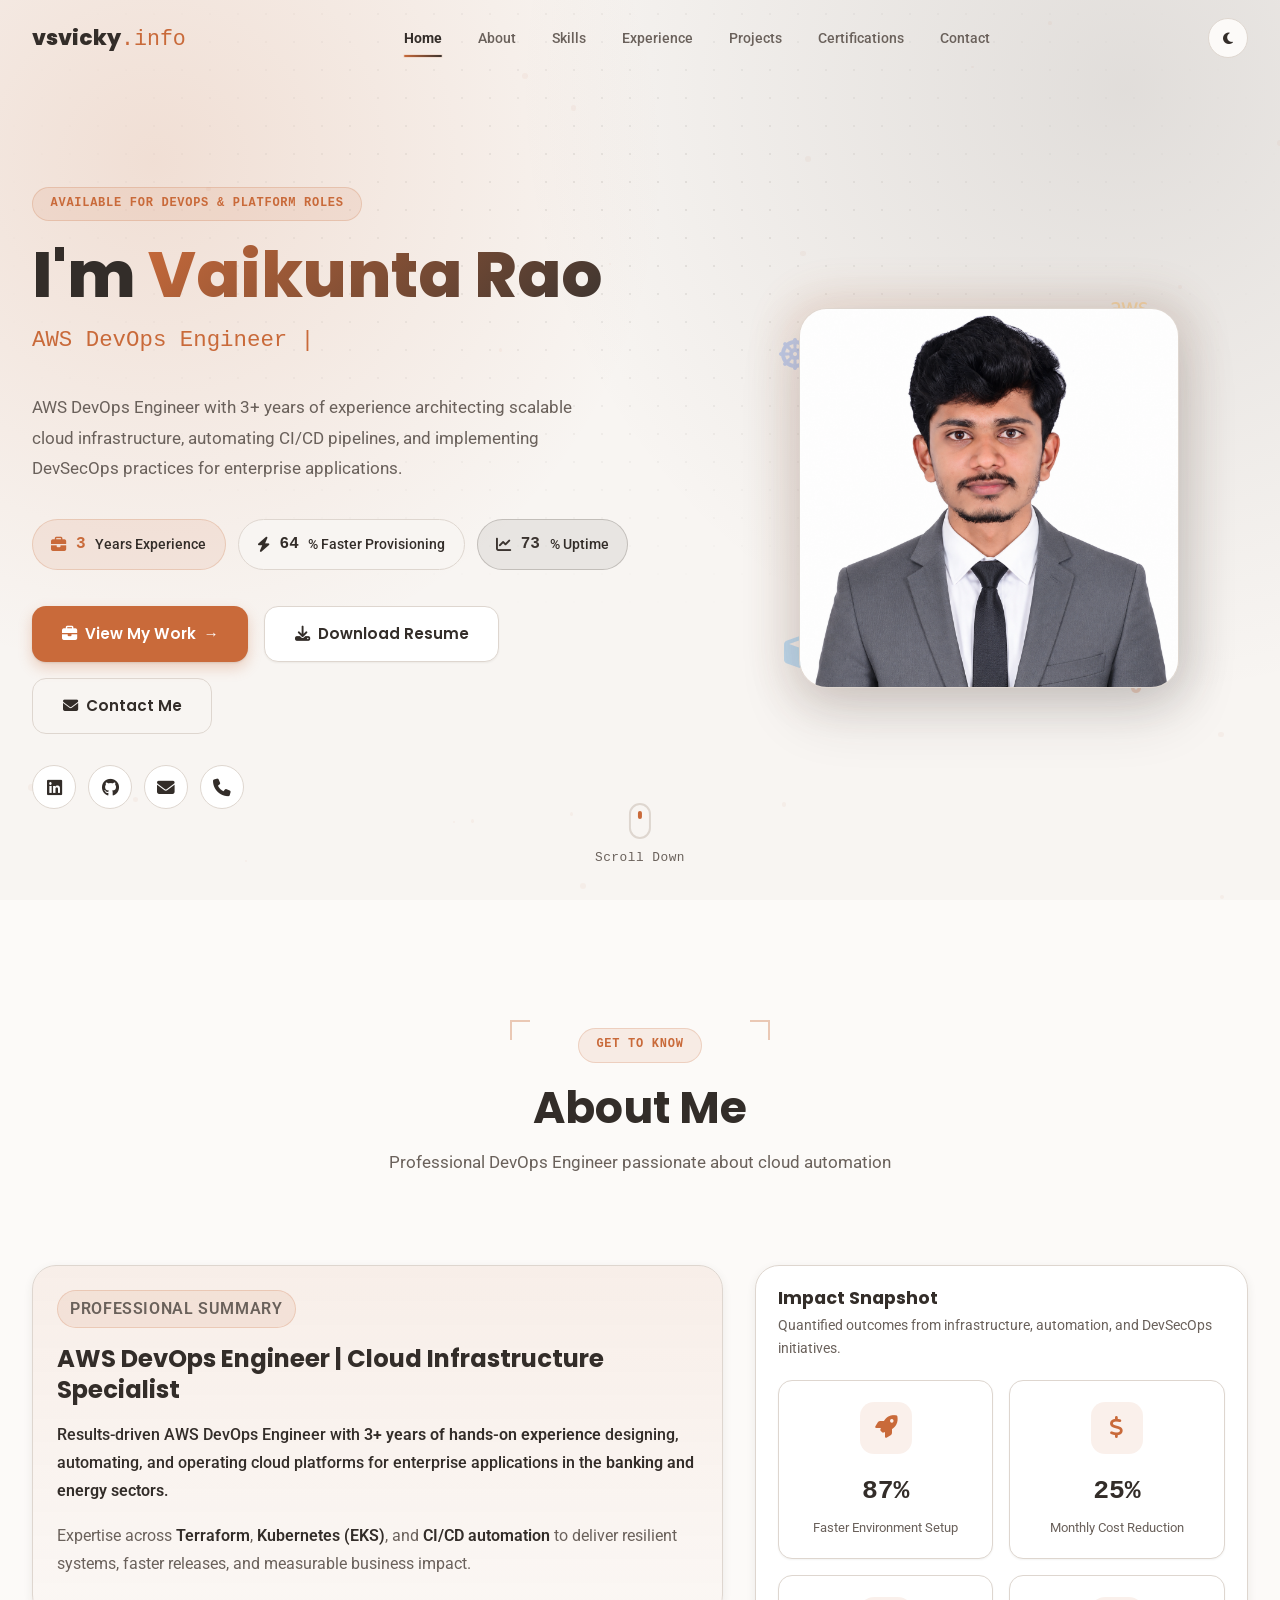
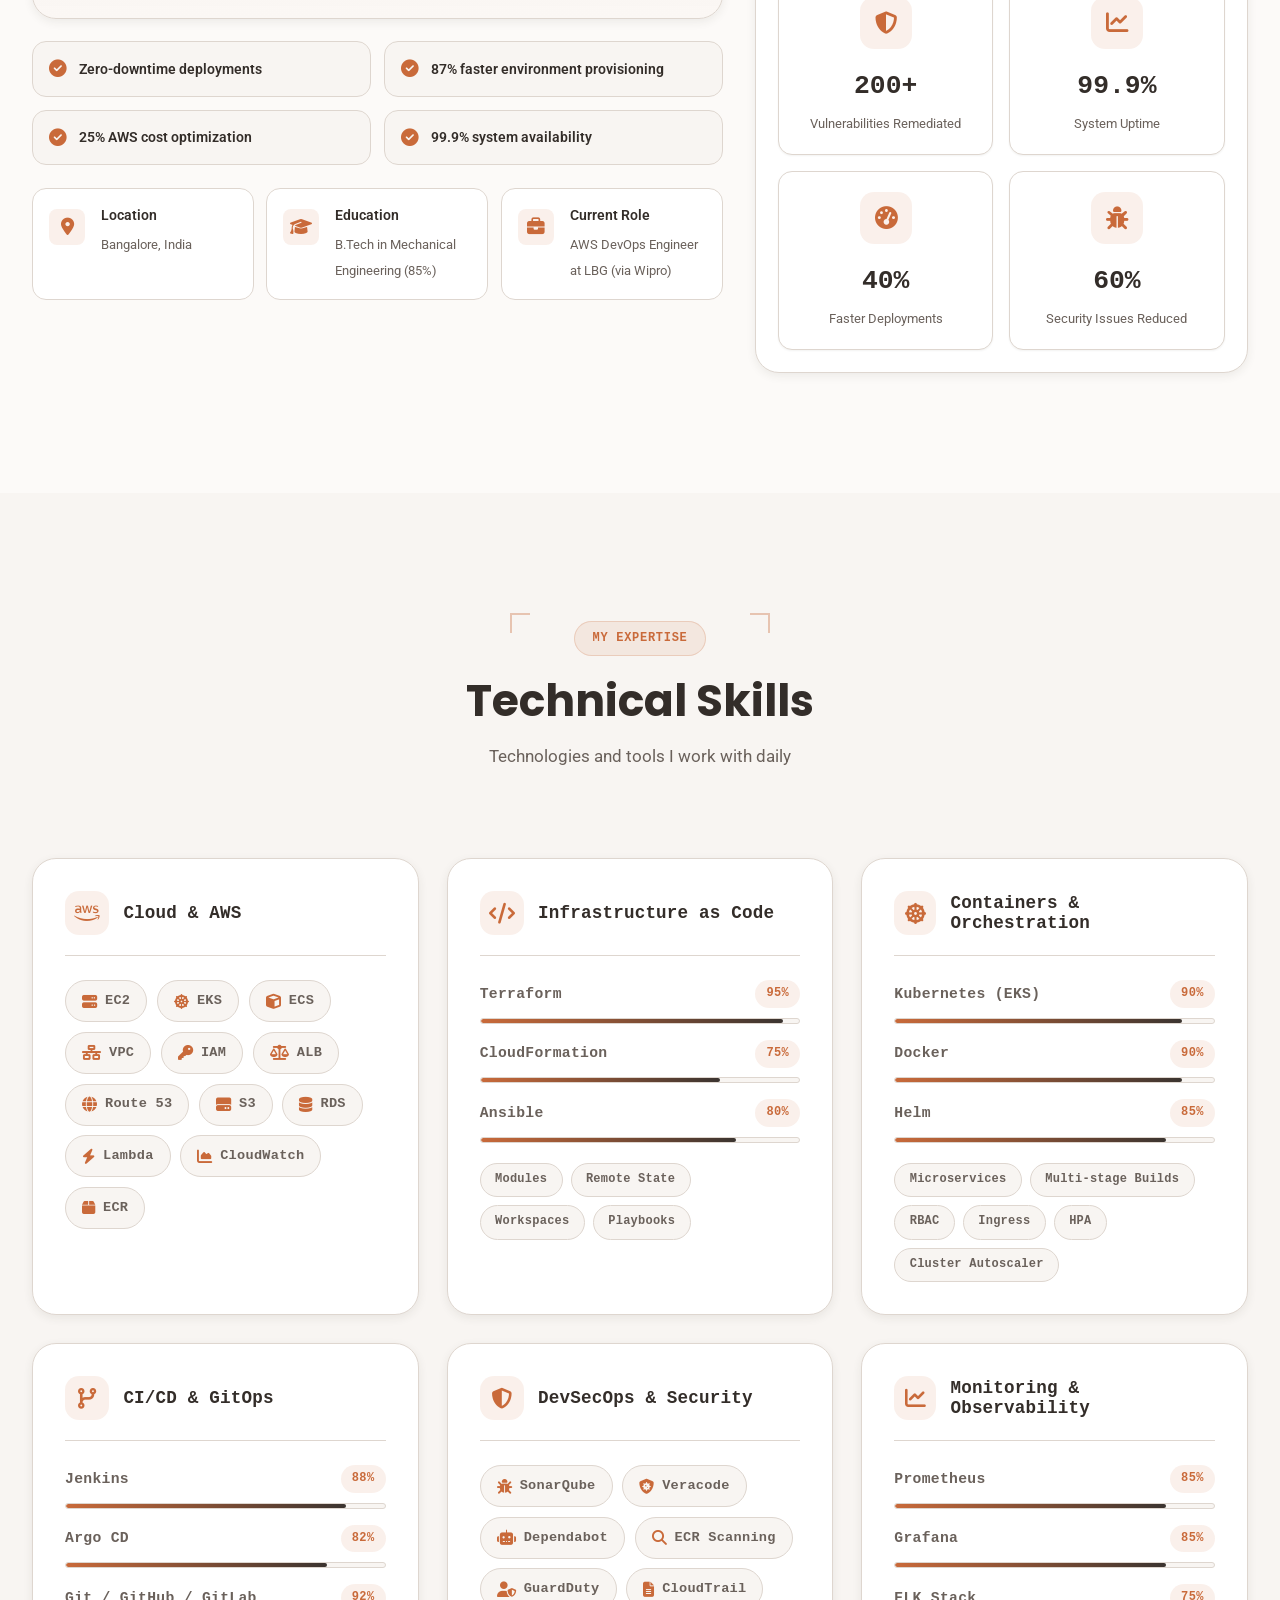
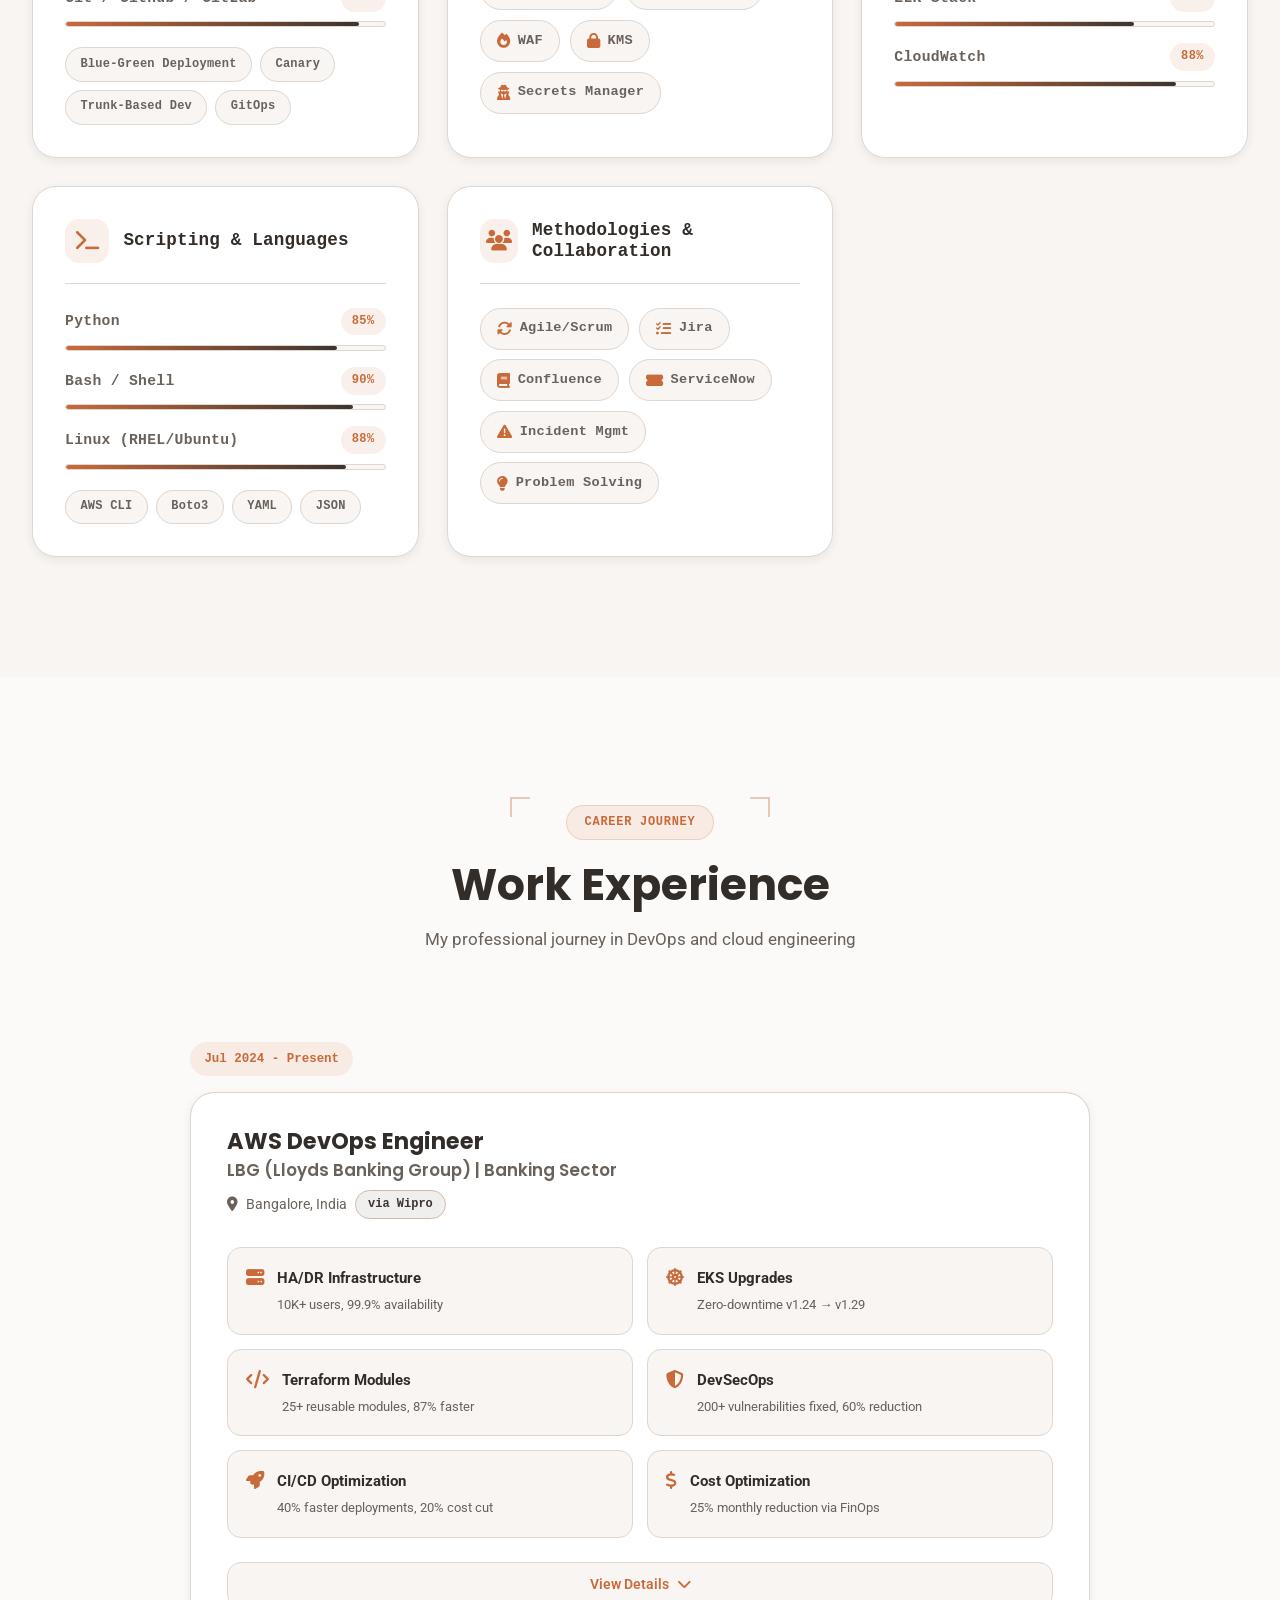
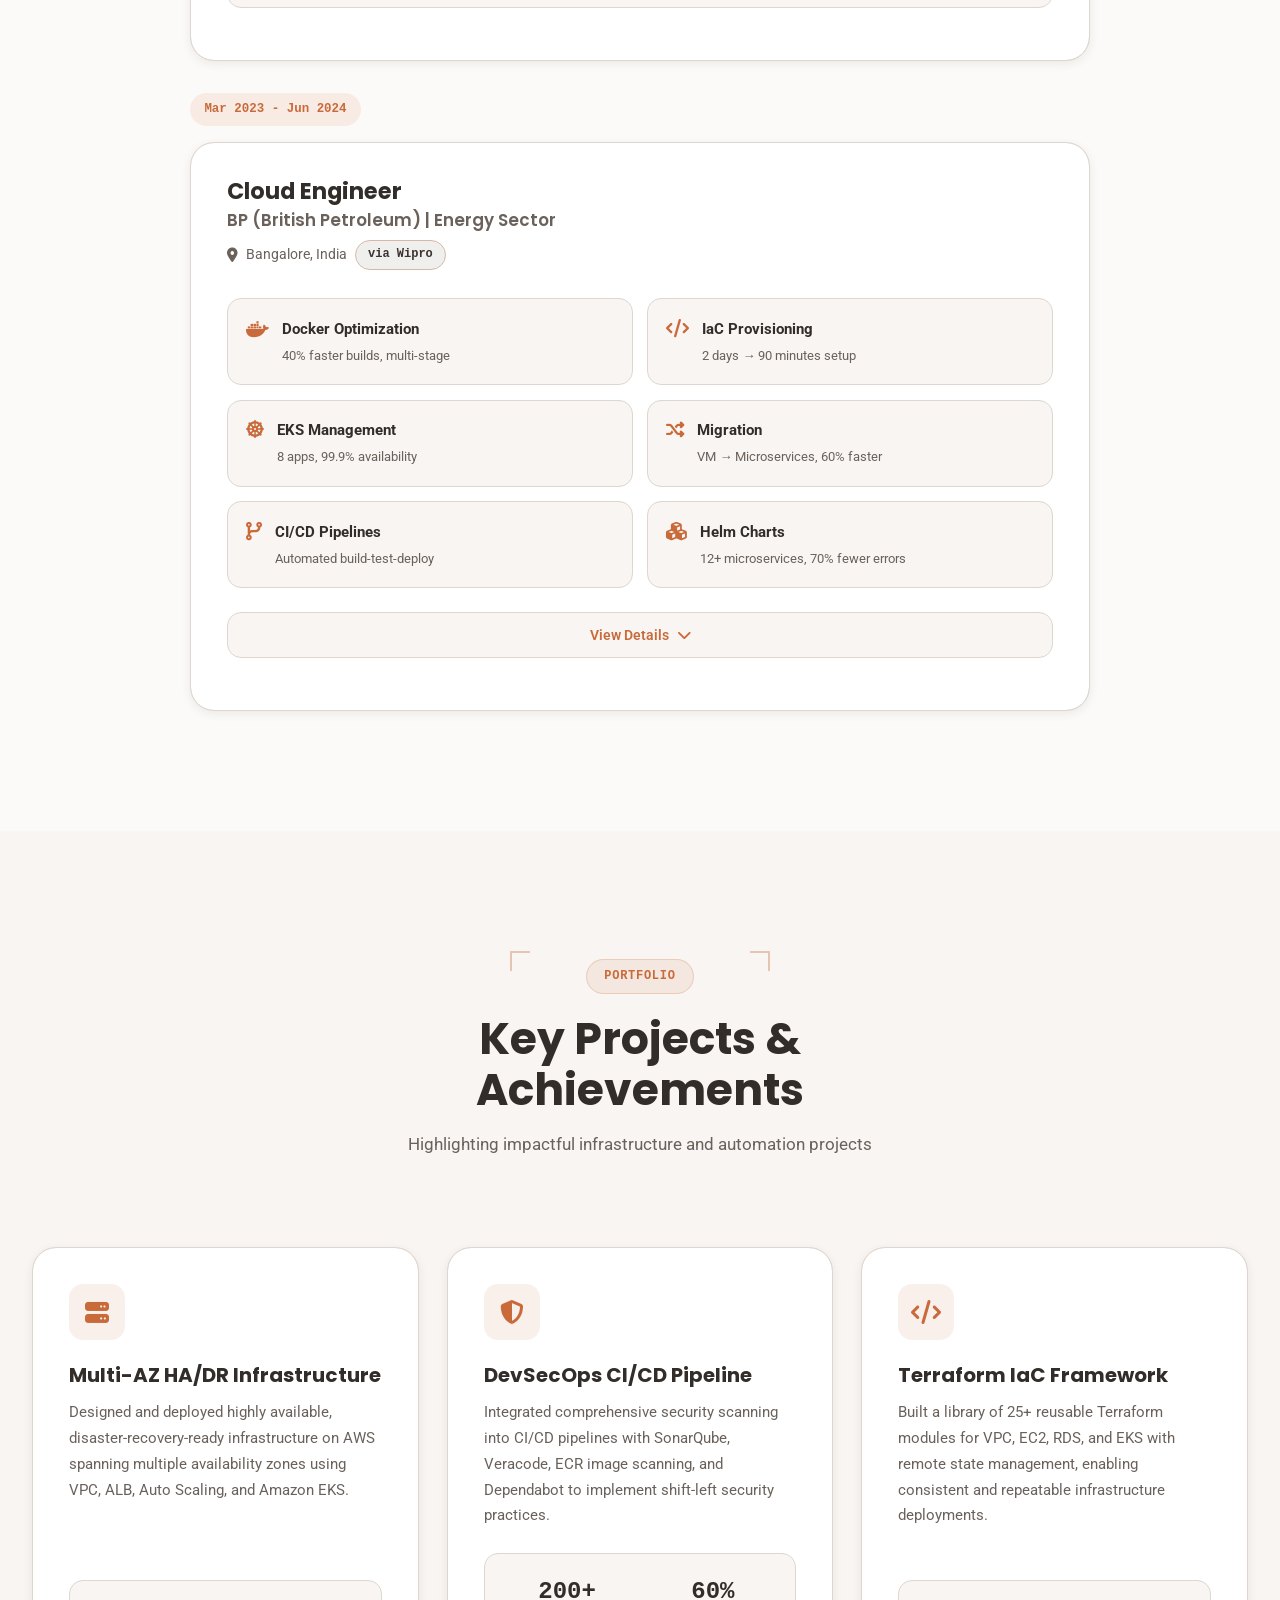
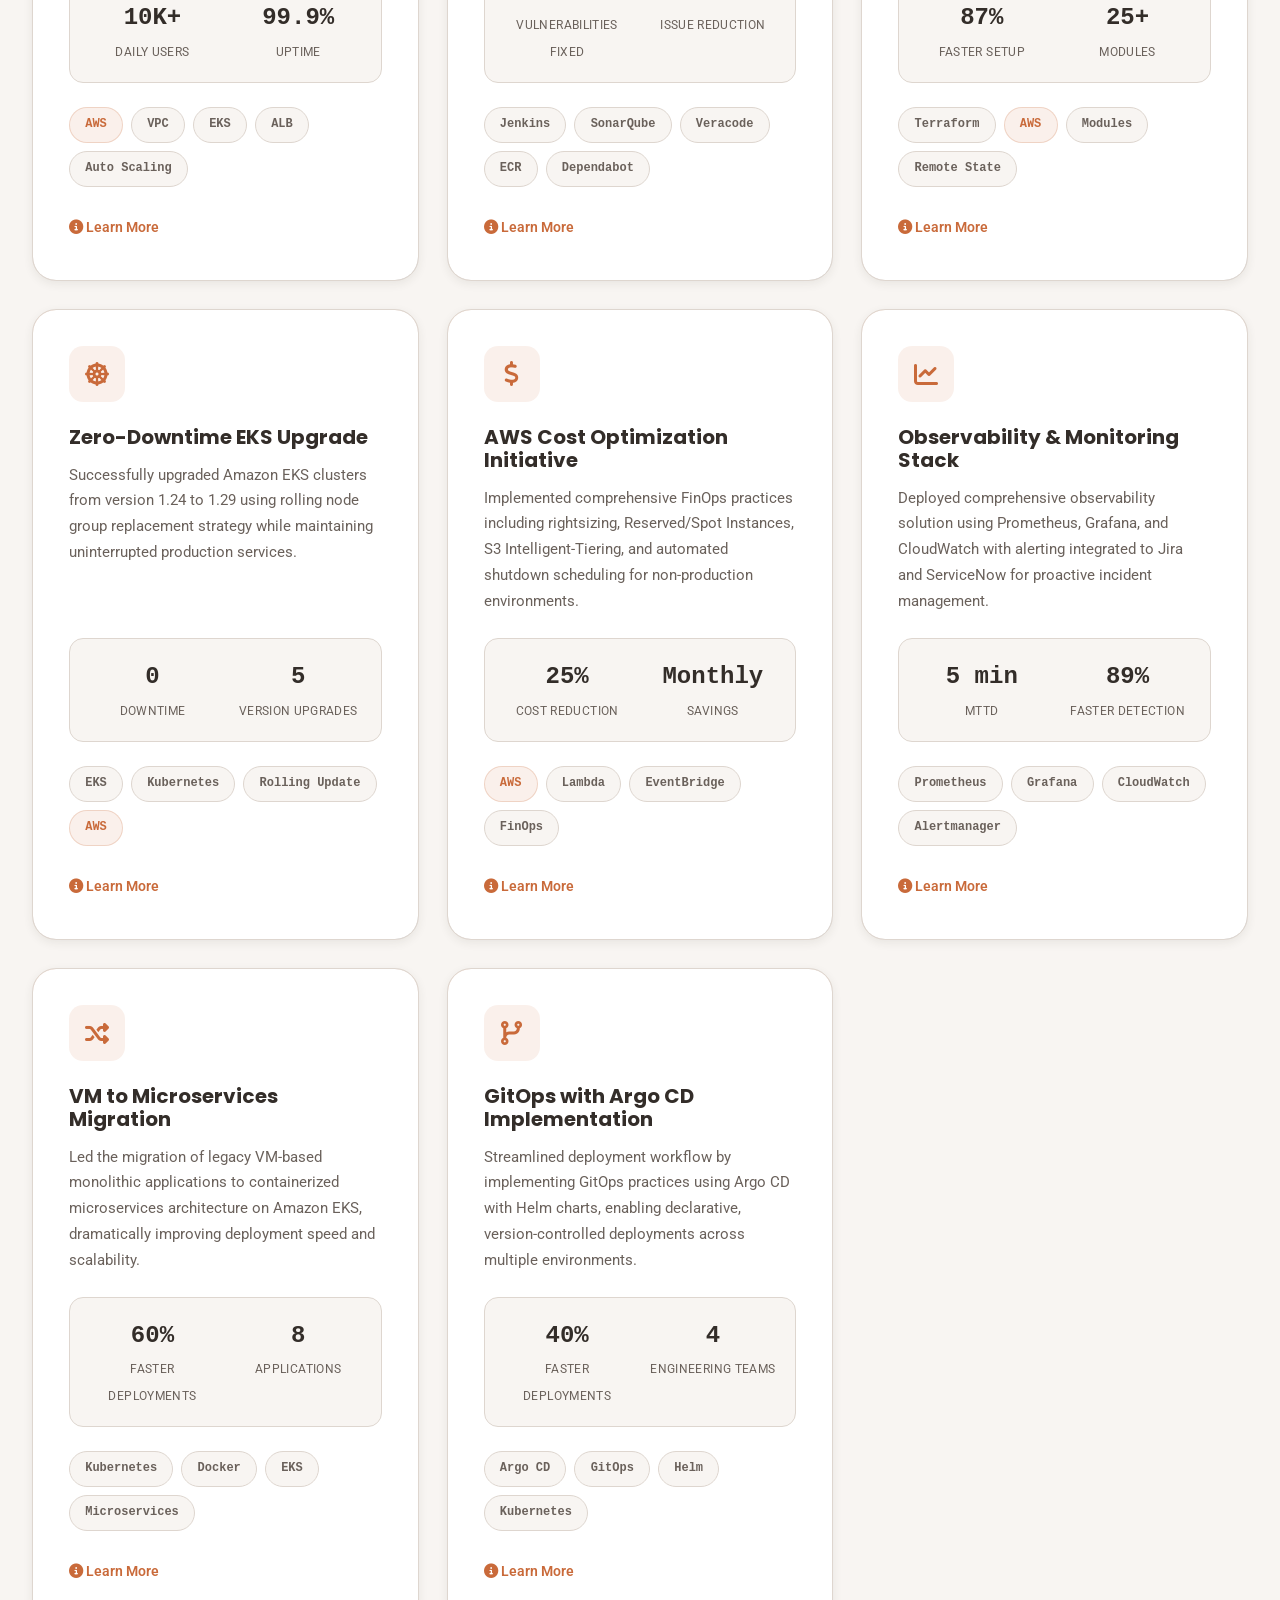
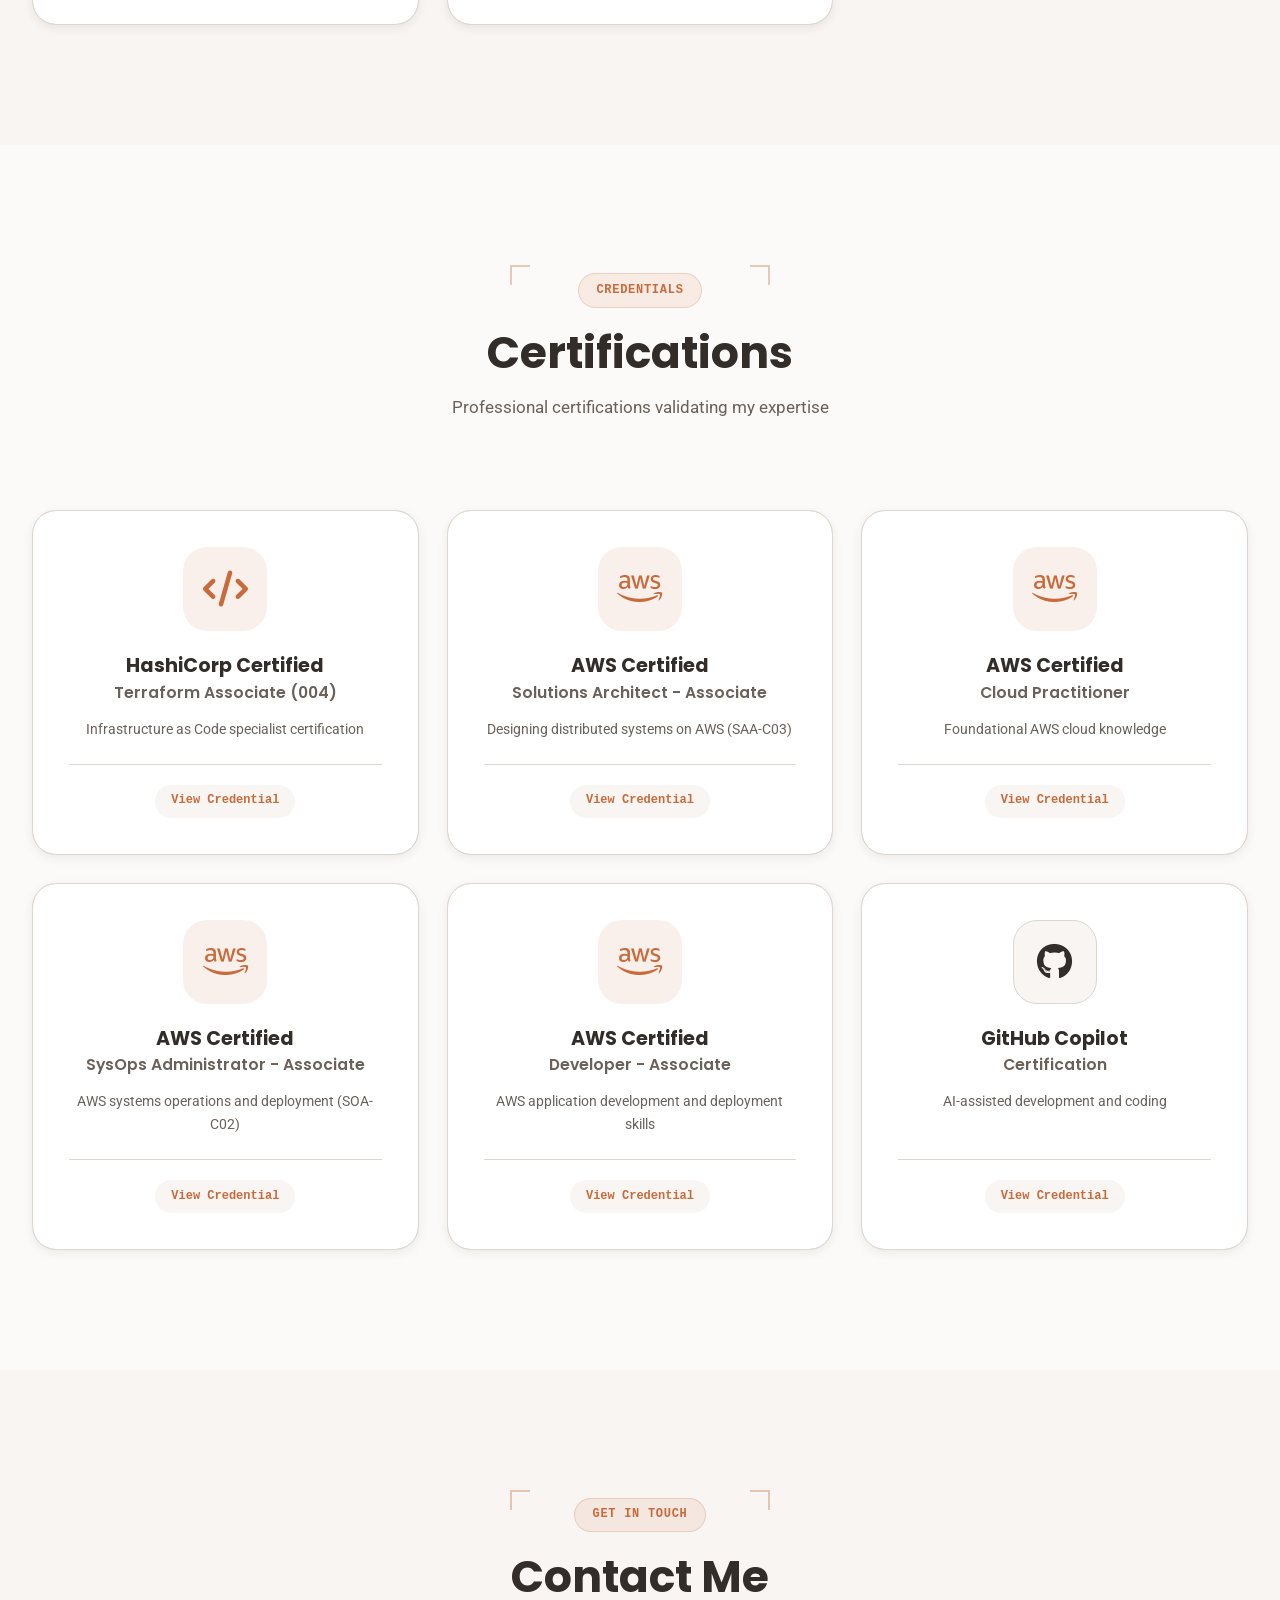
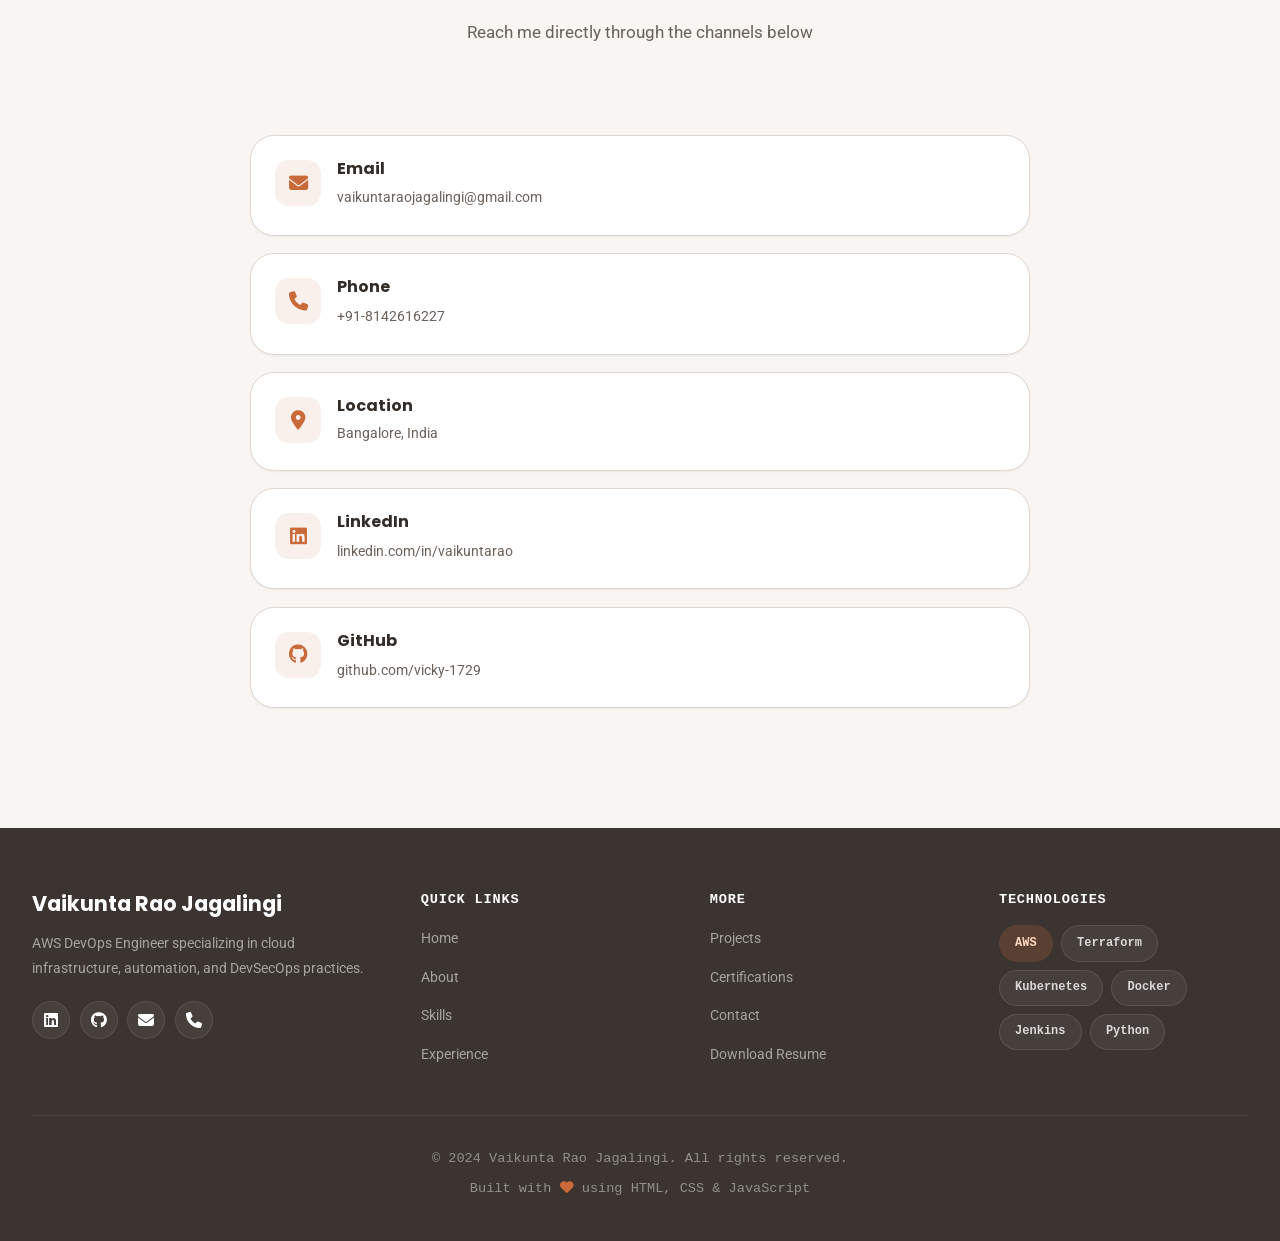
==== commit aa2ea29b: "added" ====
--- a/index.html
+++ b/index.html
@@ -1,43 +1,61 @@
-<!DOCTYPE html>
+<!doctype html>
 <html lang="en">
-<head>
-    <meta charset="UTF-8">
-    <meta name="viewport" content="width=device-width, initial-scale=1.0">
-    <meta name="description" content="Vaikunta Rao Jagalingi - AWS DevOps Engineer with 3+ years of experience in Terraform, Kubernetes, CI/CD, and DevSecOps">
-    <meta name="keywords" content="AWS, DevOps, Terraform, Kubernetes, CI/CD, DevSecOps, Cloud Engineer">
-    <meta name="author" content="Vaikunta Rao Jagalingi">
-    <meta name="theme-color" content="#2EA8FF">
-    
+  <head>
+    <meta charset="UTF-8" />
+    <meta name="viewport" content="width=device-width, initial-scale=1.0" />
+    <meta
+      name="description"
+      content="Vaikunta Rao Jagalingi - AWS DevOps Engineer with 3+ years of experience in Terraform, Kubernetes, CI/CD, and DevSecOps"
+    />
+    <meta
+      name="keywords"
+      content="AWS, DevOps, Terraform, Kubernetes, CI/CD, DevSecOps, Cloud Engineer"
+    />
+    <meta name="author" content="Vaikunta Rao Jagalingi" />
+    <meta name="theme-color" content="#2EA8FF" />
+
     <!-- Open Graph Meta Tags -->
-    <meta property="og:title" content="Vaikunta Rao Jagalingi - AWS DevOps Engineer">
-    <meta property="og:description" content="Specialized in AWS, Terraform, Kubernetes, and CI/CD automation">
-    <meta property="og:type" content="website">
-    
+    <meta
+      property="og:title"
+      content="Vaikunta Rao Jagalingi - AWS DevOps Engineer"
+    />
+    <meta
+      property="og:description"
+      content="Specialized in AWS, Terraform, Kubernetes, and CI/CD automation"
+    />
+    <meta property="og:type" content="website" />
+
     <title>Vaikunta Rao Jagalingi | AWS DevOps Engineer</title>
 
-    <link rel="preconnect" href="https://fonts.googleapis.com">
-    <link rel="preconnect" href="https://fonts.gstatic.com" crossorigin>
-    <link rel="preconnect" href="https://cdnjs.cloudflare.com" crossorigin>
-    
+    <link rel="preconnect" href="https://fonts.googleapis.com" />
+    <link rel="preconnect" href="https://fonts.gstatic.com" crossorigin />
+    <link rel="preconnect" href="https://cdnjs.cloudflare.com" crossorigin />
+
     <!-- Font Awesome -->
-    <link rel="stylesheet" href="https://cdnjs.cloudflare.com/ajax/libs/font-awesome/6.4.0/css/all.min.css">
-    
+    <link
+      rel="stylesheet"
+      href="https://cdnjs.cloudflare.com/ajax/libs/font-awesome/6.4.0/css/all.min.css"
+    />
+
     <!-- Google Fonts -->
-    <link href="https://fonts.googleapis.com/css2?family=Poppins:wght@300;400;500;600;700;800&family=Roboto:wght@300;400;500;700&display=swap" rel="stylesheet">
-    
+    <link
+      href="https://fonts.googleapis.com/css2?family=Poppins:wght@300;400;500;600;700;800&family=Roboto:wght@300;400;500;700&display=swap"
+      rel="stylesheet"
+    />
+
     <!-- AOS Animation Library -->
-    <link href="https://unpkg.com/aos@2.3.1/dist/aos.css" rel="stylesheet">
-    
+    <link href="https://unpkg.com/aos@2.3.1/dist/aos.css" rel="stylesheet" />
+
     <!-- Custom CSS -->
-    <link rel="stylesheet" href="css/style.css">
-</head>
-<body>
+    <link rel="stylesheet" href="css/style.css" />
+  </head>
+  <body>
     <!-- Loading Screen -->
     <div id="loading-screen">
-        <div class="loader">
-            <i class="fas fa-cloud"></i>
-            <div class="loading-text">Loading...</div>
-        </div>
+      <div class="loader">
+        <i class="fas fa-cloud"></i>
+        <div class="loading-text">Loading...</div>
+      </div>
     </div>
 
     <!-- Scroll Progress Bar -->
@@ -45,1361 +63,1586 @@
 
     <!-- Navigation -->
     <nav class="navbar" id="navbar">
-        <div class="container">
-            <div class="nav-brand">
-                <a href="#home">vsvicky<span>.info</span></a>
-            </div>
-            <ul class="nav-menu" id="nav-menu" aria-label="Primary navigation" aria-hidden="true">
-                <li><a href="#home" class="nav-link active">Home</a></li>
-                <li><a href="#about" class="nav-link">About</a></li>
-                <li><a href="#skills" class="nav-link">Skills</a></li>
-                <li><a href="#experience" class="nav-link">Experience</a></li>
-                <li><a href="#projects" class="nav-link">Projects</a></li>
-                <li><a href="#certifications" class="nav-link">Certifications</a></li>
-                <li><a href="#contact" class="nav-link">Contact</a></li>
-            </ul>
-            <div class="nav-actions">
-                <button class="theme-toggle" id="theme-toggle" type="button" aria-label="Toggle theme">
-                    <i class="fas fa-moon"></i>
-                </button>
-                <button class="mobile-menu-toggle" id="mobile-menu-toggle" type="button" aria-label="Toggle menu" aria-expanded="false" aria-controls="nav-menu">
-                    <span></span>
-                    <span></span>
-                    <span></span>
-                </button>
-            </div>
-        </div>
+      <div class="container">
+        <div class="nav-brand">
+          <a href="#home">vsvicky<span>.info</span></a>
+        </div>
+        <ul
+          class="nav-menu"
+          id="nav-menu"
+          aria-label="Primary navigation"
+          aria-hidden="true"
+        >
+          <li><a href="#home" class="nav-link active">Home</a></li>
+          <li><a href="#about" class="nav-link">About</a></li>
+          <li><a href="#skills" class="nav-link">Skills</a></li>
+          <li><a href="#experience" class="nav-link">Experience</a></li>
+          <li><a href="#projects" class="nav-link">Projects</a></li>
+          <li><a href="#certifications" class="nav-link">Certifications</a></li>
+          <li><a href="#contact" class="nav-link">Contact</a></li>
+        </ul>
+        <div class="nav-actions">
+          <button
+            class="theme-toggle"
+            id="theme-toggle"
+            type="button"
+            aria-label="Toggle theme"
+          >
+            <i class="fas fa-moon"></i>
+          </button>
+          <button
+            class="mobile-menu-toggle"
+            id="mobile-menu-toggle"
+            type="button"
+            aria-label="Toggle menu"
+            aria-expanded="false"
+            aria-controls="nav-menu"
+          >
+            <span></span>
+            <span></span>
+            <span></span>
+          </button>
+        </div>
+      </div>
     </nav>
 
     <!-- Hero Section -->
     <section id="home" class="hero-section">
-        <div class="particles" id="particles"></div>
-        <div class="container">
-            <div class="hero-content" data-aos="fade-up">
-                <div class="hero-text">
-                    <p class="section-label">Available for DevOps & Platform Roles</p>
-                    <h1 class="hero-title">
-                        I'm <span class="gradient-text">Vaikunta Rao</span>
-                    </h1>
-                    <h2 class="hero-subtitle">
-                        <span class="typing-text" id="typing-text" aria-live="polite"></span>
-                        <span class="cursor" aria-hidden="true">|</span>
-                    </h2>
-                    <p class="hero-description">
-                        AWS DevOps Engineer with 3+ years of experience architecting scalable cloud infrastructure, 
-                        automating CI/CD pipelines, and implementing DevSecOps practices for enterprise applications.
-                    </p>
-                    <div class="hero-stats">
-                        <div class="stat-item">
-                            <div class="stat-number" data-count="3">0</div>
-                            <div class="stat-label">Years Experience</div>
-                        </div>
-                        <div class="stat-item">
-                            <div class="stat-number" data-count="87">0</div>
-                            <div class="stat-label">% Faster Provisioning</div>
-                        </div>
-                        <div class="stat-item">
-                            <div class="stat-number" data-count="99.9">0</div>
-                            <div class="stat-label">% Uptime</div>
-                        </div>
-                    </div>
-                    <div class="hero-buttons">
-                        <a href="#projects" class="btn btn-primary">
-                            <i class="fas fa-briefcase"></i> View My Work
-                        </a>
-                        <a href="files/resume.pdf" class="btn btn-secondary" download>
-                            <i class="fas fa-download"></i> Download Resume
-                        </a>
-                        <a href="#contact" class="btn btn-outline">
-                            <i class="fas fa-envelope"></i> Contact Me
-                        </a>
-                    </div>
-                    <div class="social-links">
-                        <a href="https://linkedin.com/in/vaikuntarao" target="_blank" rel="noopener noreferrer" aria-label="LinkedIn">
-                            <i class="fab fa-linkedin"></i>
-                        </a>
-                        <a href="https://github.com/vicky-1729" target="_blank" rel="noopener noreferrer" aria-label="GitHub">
-                            <i class="fab fa-github"></i>
-                        </a>
-                        <a href="mailto:vaikuntaraojagalingi@gmail.com" aria-label="Email">
-                            <i class="fas fa-envelope"></i>
-                        </a>
-                        <a href="tel:+918142616227" aria-label="Phone">
-                            <i class="fas fa-phone"></i>
-                        </a>
-                    </div>
-                </div>
-                <div class="hero-image" data-aos="fade-left">
-                    <div class="image-wrapper">
-                        <div class="floating-icons">
-                            <i class="fab fa-aws icon-aws"></i>
-                            <i class="fas fa-cube icon-docker"></i>
-                            <i class="fas fa-dharmachakra icon-k8s"></i>
-                            <i class="fas fa-code-branch icon-git"></i>
-                        </div>
-                        <img src="images/profile.jpg" alt="Vaikunta Rao Jagalingi" class="profile-image" decoding="async" fetchpriority="high">
-                    </div>
-                </div>
-            </div>
-        </div>
-        <div class="scroll-indicator">
-            <a href="#about">
-                <div class="mouse"></div>
-                <span>Scroll Down</span>
-            </a>
-        </div>
+      <div class="particles" id="particles"></div>
+      <div class="container">
+        <div class="hero-content" data-aos="fade-up">
+          <div class="hero-text">
+            <p class="section-label">Available for DevOps & Platform Roles</p>
+            <h1 class="hero-title">
+              I'm <span class="gradient-text">Vaikunta Rao</span>
+            </h1>
+            <h2 class="hero-subtitle">
+              <span
+                class="typing-text"
+                id="typing-text"
+                aria-live="polite"
+              ></span>
+              <span class="cursor" aria-hidden="true">|</span>
+            </h2>
+            <p class="hero-description">
+              AWS DevOps Engineer with 3+ years of experience architecting
+              scalable cloud infrastructure, automating CI/CD pipelines, and
+              implementing DevSecOps practices for enterprise applications.
+            </p>
+            <div class="hero-stats">
+              <div class="stat-item">
+                <div class="stat-number" data-count="3">0</div>
+                <div class="stat-label">Years Experience</div>
+              </div>
+              <div class="stat-item">
+                <div class="stat-number" data-count="87">0</div>
+                <div class="stat-label">% Faster Provisioning</div>
+              </div>
+              <div class="stat-item">
+                <div class="stat-number" data-count="99.9">0</div>
+                <div class="stat-label">% Uptime</div>
+              </div>
+            </div>
+            <div class="hero-buttons">
+              <a href="#projects" class="btn btn-primary">
+                <i class="fas fa-briefcase"></i> View My Work
+              </a>
+              <a href="files/resume.pdf" class="btn btn-secondary" download>
+                <i class="fas fa-download"></i> Download Resume
+              </a>
+              <a href="#contact" class="btn btn-outline">
+                <i class="fas fa-envelope"></i> Contact Me
+              </a>
+            </div>
+            <div class="social-links">
+              <a
+                href="https://linkedin.com/in/vaikuntarao"
+                target="_blank"
+                rel="noopener noreferrer"
+                aria-label="LinkedIn"
+              >
+                <i class="fab fa-linkedin"></i>
+              </a>
+              <a
+                href="https://github.com/vicky-1729"
+                target="_blank"
+                rel="noopener noreferrer"
+                aria-label="GitHub"
+              >
+                <i class="fab fa-github"></i>
+              </a>
+              <a
+                href="mailto:vaikuntaraojagalingi@gmail.com"
+                aria-label="Email"
+              >
+                <i class="fas fa-envelope"></i>
+              </a>
+              <a href="tel:+918142616227" aria-label="Phone">
+                <i class="fas fa-phone"></i>
+              </a>
+            </div>
+          </div>
+          <div class="hero-image" data-aos="fade-left">
+            <div class="image-wrapper">
+              <div class="floating-icons">
+                <i class="fab fa-aws icon-aws"></i>
+                <i class="fas fa-cube icon-docker"></i>
+                <i class="fas fa-dharmachakra icon-k8s"></i>
+                <i class="fas fa-code-branch icon-git"></i>
+              </div>
+              <img
+                src="images/profile.jpg"
+                alt="Vaikunta Rao Jagalingi"
+                class="profile-image"
+                decoding="async"
+                fetchpriority="high"
+              />
+            </div>
+          </div>
+        </div>
+      </div>
+      <div class="scroll-indicator">
+        <a href="#about">
+          <div class="mouse"></div>
+          <span>Scroll Down</span>
+        </a>
+      </div>
     </section>
 
     <!-- About Section -->
     <section id="about" class="about-section section">
-        <div class="container">
-            <div class="section-header" data-aos="fade-up">
-                <span class="section-label">Get To Know</span>
-                <h2 class="section-title">About Me</h2>
-                <p class="section-description">Professional DevOps Engineer passionate about cloud automation</p>
-            </div>
-            <div class="about-content">
-                <div class="about-text" data-aos="fade-right">
-                    <div class="about-intro-card">
-                        <p class="about-kicker">Professional Summary</p>
-                        <h3>AWS DevOps Engineer | Cloud Infrastructure Specialist</h3>
-                        <p class="about-lead">
-                            Results-driven AWS DevOps Engineer with <strong>3+ years of hands-on experience</strong>
-                            designing, automating, and operating cloud platforms for enterprise applications in the
-                            <strong>banking and energy sectors</strong>.
-                        </p>
-                        <p>
-                            Expertise across <strong>Terraform</strong>, <strong>Kubernetes (EKS)</strong>, and
-                            <strong>CI/CD automation</strong> to deliver resilient systems, faster releases, and
-                            measurable business impact.
-                        </p>
-                    </div>
-
-                    <div class="about-highlights">
-                        <div class="highlight-item">
-                            <i class="fas fa-check-circle"></i>
-                            <span>Zero-downtime deployments</span>
-                        </div>
-                        <div class="highlight-item">
-                            <i class="fas fa-check-circle"></i>
-                            <span>87% faster environment provisioning</span>
-                        </div>
-                        <div class="highlight-item">
-                            <i class="fas fa-check-circle"></i>
-                            <span>25% AWS cost optimization</span>
-                        </div>
-                        <div class="highlight-item">
-                            <i class="fas fa-check-circle"></i>
-                            <span>99.9% system availability</span>
-                        </div>
-                    </div>
-
-                    <div class="about-meta-grid">
-                        <div class="info-item">
-                            <i class="fas fa-map-marker-alt"></i>
-                            <div>
-                                <strong>Location</strong>
-                                <span>Bangalore, India</span>
-                            </div>
-                        </div>
-                        <div class="info-item">
-                            <i class="fas fa-graduation-cap"></i>
-                            <div>
-                                <strong>Education</strong>
-                                <span>B.Tech in Mechanical Engineering (85%)</span>
-                            </div>
-                        </div>
-                        <div class="info-item">
-                            <i class="fas fa-briefcase"></i>
-                            <div>
-                                <strong>Current Role</strong>
-                                <span>AWS DevOps Engineer at LBG (via Wipro)</span>
-                            </div>
-                        </div>
-                    </div>
-                </div>
-                <div class="about-achievements" data-aos="fade-left">
-                    <div class="about-achievements-head">
-                        <h4>Impact Snapshot</h4>
-                        <p>Quantified outcomes from infrastructure, automation, and DevSecOps initiatives.</p>
-                    </div>
-                    <div class="achievement-card">
-                        <div class="achievement-icon">
-                            <i class="fas fa-rocket"></i>
-                        </div>
-                        <div class="achievement-number">87%</div>
-                        <div class="achievement-label">Faster Environment Setup</div>
-                    </div>
-                    <div class="achievement-card">
-                        <div class="achievement-icon">
-                            <i class="fas fa-dollar-sign"></i>
-                        </div>
-                        <div class="achievement-number">25%</div>
-                        <div class="achievement-label">Monthly Cost Reduction</div>
-                    </div>
-                    <div class="achievement-card">
-                        <div class="achievement-icon">
-                            <i class="fas fa-shield-alt"></i>
-                        </div>
-                        <div class="achievement-number">200+</div>
-                        <div class="achievement-label">Vulnerabilities Remediated</div>
-                    </div>
-                    <div class="achievement-card">
-                        <div class="achievement-icon">
-                            <i class="fas fa-chart-line"></i>
-                        </div>
-                        <div class="achievement-number">99.9%</div>
-                        <div class="achievement-label">System Uptime</div>
-                    </div>
-                    <div class="achievement-card">
-                        <div class="achievement-icon">
-                            <i class="fas fa-tachometer-alt"></i>
-                        </div>
-                        <div class="achievement-number">40%</div>
-                        <div class="achievement-label">Faster Deployments</div>
-                    </div>
-                    <div class="achievement-card">
-                        <div class="achievement-icon">
-                            <i class="fas fa-bug"></i>
-                        </div>
-                        <div class="achievement-number">60%</div>
-                        <div class="achievement-label">Security Issues Reduced</div>
-                    </div>
-                </div>
-            </div>
-        </div>
+      <div class="container">
+        <div class="section-header" data-aos="fade-up">
+          <span class="section-label">Get To Know</span>
+          <h2 class="section-title">About Me</h2>
+          <p class="section-description">
+            Professional DevOps Engineer passionate about cloud automation
+          </p>
+        </div>
+        <div class="about-content">
+          <div class="about-text" data-aos="fade-right">
+            <div class="about-intro-card">
+              <p class="about-kicker">Professional Summary</p>
+              <h3>AWS DevOps Engineer | Cloud Infrastructure Specialist</h3>
+              <p class="about-lead">
+                Results-driven AWS DevOps Engineer with
+                <strong>3+ years of hands-on experience</strong>
+                designing, automating, and operating cloud platforms for
+                enterprise applications in the
+                <strong>banking and energy sectors</strong>.
+              </p>
+              <p>
+                Expertise across <strong>Terraform</strong>,
+                <strong>Kubernetes (EKS)</strong>, and
+                <strong>CI/CD automation</strong> to deliver resilient systems,
+                faster releases, and measurable business impact.
+              </p>
+            </div>
+
+            <div class="about-highlights">
+              <div class="highlight-item">
+                <i class="fas fa-check-circle"></i>
+                <span>Zero-downtime deployments</span>
+              </div>
+              <div class="highlight-item">
+                <i class="fas fa-check-circle"></i>
+                <span>87% faster environment provisioning</span>
+              </div>
+              <div class="highlight-item">
+                <i class="fas fa-check-circle"></i>
+                <span>25% AWS cost optimization</span>
+              </div>
+              <div class="highlight-item">
+                <i class="fas fa-check-circle"></i>
+                <span>99.9% system availability</span>
+              </div>
+            </div>
+
+            <div class="about-meta-grid">
+              <div class="info-item">
+                <i class="fas fa-map-marker-alt"></i>
+                <div>
+                  <strong>Location</strong>
+                  <span>Bangalore, India</span>
+                </div>
+              </div>
+              <div class="info-item">
+                <i class="fas fa-graduation-cap"></i>
+                <div>
+                  <strong>Education</strong>
+                  <span>B.Tech in Mechanical Engineering (85%)</span>
+                </div>
+              </div>
+              <div class="info-item">
+                <i class="fas fa-briefcase"></i>
+                <div>
+                  <strong>Current Role</strong>
+                  <span>AWS DevOps Engineer at LBG (via Wipro)</span>
+                </div>
+              </div>
+            </div>
+          </div>
+          <div class="about-achievements" data-aos="fade-left">
+            <div class="about-achievements-head">
+              <h4>Impact Snapshot</h4>
+              <p>
+                Quantified outcomes from infrastructure, automation, and
+                DevSecOps initiatives.
+              </p>
+            </div>
+            <div class="achievement-card">
+              <div class="achievement-icon">
+                <i class="fas fa-rocket"></i>
+              </div>
+              <div class="achievement-number">87%</div>
+              <div class="achievement-label">Faster Environment Setup</div>
+            </div>
+            <div class="achievement-card">
+              <div class="achievement-icon">
+                <i class="fas fa-dollar-sign"></i>
+              </div>
+              <div class="achievement-number">25%</div>
+              <div class="achievement-label">Monthly Cost Reduction</div>
+            </div>
+            <div class="achievement-card">
+              <div class="achievement-icon">
+                <i class="fas fa-shield-alt"></i>
+              </div>
+              <div class="achievement-number">200+</div>
+              <div class="achievement-label">Vulnerabilities Remediated</div>
+            </div>
+            <div class="achievement-card">
+              <div class="achievement-icon">
+                <i class="fas fa-chart-line"></i>
+              </div>
+              <div class="achievement-number">99.9%</div>
+              <div class="achievement-label">System Uptime</div>
+            </div>
+            <div class="achievement-card">
+              <div class="achievement-icon">
+                <i class="fas fa-tachometer-alt"></i>
+              </div>
+              <div class="achievement-number">40%</div>
+              <div class="achievement-label">Faster Deployments</div>
+            </div>
+            <div class="achievement-card">
+              <div class="achievement-icon">
+                <i class="fas fa-bug"></i>
+              </div>
+              <div class="achievement-number">60%</div>
+              <div class="achievement-label">Security Issues Reduced</div>
+            </div>
+          </div>
+        </div>
+      </div>
     </section>
 
     <!-- Skills Section -->
     <section id="skills" class="skills-section section">
-        <div class="container">
-            <div class="section-header" data-aos="fade-up">
-                <span class="section-label">My Expertise</span>
-                <h2 class="section-title">Technical Skills</h2>
-                <p class="section-description">Technologies and tools I work with daily</p>
-            </div>
-            <div class="skills-container">
-                <!-- Cloud & AWS -->
-                <div class="skill-category" data-aos="fade-up" data-aos-delay="100">
-                    <div class="category-header">
-                        <i class="fab fa-aws"></i>
-                        <h3>Cloud & AWS</h3>
-                    </div>
-                    <div class="skills-grid">
-                        <div class="skill-item">
-                            <div class="skill-icon"><i class="fas fa-server"></i></div>
-                            <span>EC2</span>
-                        </div>
-                        <div class="skill-item">
-                            <div class="skill-icon"><i class="fas fa-dharmachakra"></i></div>
-                            <span>EKS</span>
-                        </div>
-                        <div class="skill-item">
-                            <div class="skill-icon"><i class="fas fa-cube"></i></div>
-                            <span>ECS</span>
-                        </div>
-                        <div class="skill-item">
-                            <div class="skill-icon"><i class="fas fa-network-wired"></i></div>
-                            <span>VPC</span>
-                        </div>
-                        <div class="skill-item">
-                            <div class="skill-icon"><i class="fas fa-key"></i></div>
-                            <span>IAM</span>
-                        </div>
-                        <div class="skill-item">
-                            <div class="skill-icon"><i class="fas fa-balance-scale"></i></div>
-                            <span>ALB</span>
-                        </div>
-                        <div class="skill-item">
-                            <div class="skill-icon"><i class="fas fa-globe"></i></div>
-                            <span>Route 53</span>
-                        </div>
-                        <div class="skill-item">
-                            <div class="skill-icon"><i class="fas fa-hdd"></i></div>
-                            <span>S3</span>
-                        </div>
-                        <div class="skill-item">
-                            <div class="skill-icon"><i class="fas fa-database"></i></div>
-                            <span>RDS</span>
-                        </div>
-                        <div class="skill-item">
-                            <div class="skill-icon"><i class="fas fa-bolt"></i></div>
-                            <span>Lambda</span>
-                        </div>
-                        <div class="skill-item">
-                            <div class="skill-icon"><i class="fas fa-chart-area"></i></div>
-                            <span>CloudWatch</span>
-                        </div>
-                        <div class="skill-item">
-                            <div class="skill-icon"><i class="fas fa-box"></i></div>
-                            <span>ECR</span>
-                        </div>
-                    </div>
-                </div>
-
-                <!-- Infrastructure as Code -->
-                <div class="skill-category" data-aos="fade-up" data-aos-delay="200">
-                    <div class="category-header">
-                        <i class="fas fa-code"></i>
-                        <h3>Infrastructure as Code</h3>
-                    </div>
-                    <div class="skill-bars">
-                        <div class="skill-bar">
-                            <div class="skill-info">
-                                <span>Terraform</span>
-                                <span class="skill-percentage">95%</span>
-                            </div>
-                            <div class="progress-bar">
-                                <div class="progress-fill" style="width: 95%"></div>
-                            </div>
-                        </div>
-                        <div class="skill-bar">
-                            <div class="skill-info">
-                                <span>CloudFormation</span>
-                                <span class="skill-percentage">75%</span>
-                            </div>
-                            <div class="progress-bar">
-                                <div class="progress-fill" style="width: 75%"></div>
-                            </div>
-                        </div>
-                        <div class="skill-bar">
-                            <div class="skill-info">
-                                <span>Ansible</span>
-                                <span class="skill-percentage">80%</span>
-                            </div>
-                            <div class="progress-bar">
-                                <div class="progress-fill" style="width: 80%"></div>
-                            </div>
-                        </div>
-                    </div>
-                    <div class="skill-tags">
-                        <span class="skill-tag">Modules</span>
-                        <span class="skill-tag">Remote State</span>
-                        <span class="skill-tag">Workspaces</span>
-                        <span class="skill-tag">Playbooks</span>
-                    </div>
-                </div>
-
-                <!-- Containers & Orchestration -->
-                <div class="skill-category" data-aos="fade-up" data-aos-delay="300">
-                    <div class="category-header">
-                        <i class="fas fa-dharmachakra"></i>
-                        <h3>Containers & Orchestration</h3>
-                    </div>
-                    <div class="skill-bars">
-                        <div class="skill-bar">
-                            <div class="skill-info">
-                                <span>Kubernetes (EKS)</span>
-                                <span class="skill-percentage">90%</span>
-                            </div>
-                            <div class="progress-bar">
-                                <div class="progress-fill" style="width: 90%"></div>
-                            </div>
-                        </div>
-                        <div class="skill-bar">
-                            <div class="skill-info">
-                                <span>Docker</span>
-                                <span class="skill-percentage">90%</span>
-                            </div>
-                            <div class="progress-bar">
-                                <div class="progress-fill" style="width: 90%"></div>
-                            </div>
-                        </div>
-                        <div class="skill-bar">
-                            <div class="skill-info">
-                                <span>Helm</span>
-                                <span class="skill-percentage">85%</span>
-                            </div>
-                            <div class="progress-bar">
-                                <div class="progress-fill" style="width: 85%"></div>
-                            </div>
-                        </div>
-                    </div>
-                    <div class="skill-tags">
-                        <span class="skill-tag">Microservices</span>
-                        <span class="skill-tag">Multi-stage Builds</span>
-                        <span class="skill-tag">RBAC</span>
-                        <span class="skill-tag">Ingress</span>
-                        <span class="skill-tag">HPA</span>
-                        <span class="skill-tag">Cluster Autoscaler</span>
-                    </div>
-                </div>
-
-                <!-- CI/CD & GitOps -->
-                <div class="skill-category" data-aos="fade-up" data-aos-delay="400">
-                    <div class="category-header">
-                        <i class="fas fa-code-branch"></i>
-                        <h3>CI/CD & GitOps</h3>
-                    </div>
-                    <div class="skill-bars">
-                        <div class="skill-bar">
-                            <div class="skill-info">
-                                <span>Jenkins</span>
-                                <span class="skill-percentage">88%</span>
-                            </div>
-                            <div class="progress-bar">
-                                <div class="progress-fill" style="width: 88%"></div>
-                            </div>
-                        </div>
-                        <div class="skill-bar">
-                            <div class="skill-info">
-                                <span>Argo CD</span>
-                                <span class="skill-percentage">82%</span>
-                            </div>
-                            <div class="progress-bar">
-                                <div class="progress-fill" style="width: 82%"></div>
-                            </div>
-                        </div>
-                        <div class="skill-bar">
-                            <div class="skill-info">
-                                <span>Git / GitHub / GitLab</span>
-                                <span class="skill-percentage">92%</span>
-                            </div>
-                            <div class="progress-bar">
-                                <div class="progress-fill" style="width: 92%"></div>
-                            </div>
-                        </div>
-                    </div>
-                    <div class="skill-tags">
-                        <span class="skill-tag">Blue-Green Deployment</span>
-                        <span class="skill-tag">Canary</span>
-                        <span class="skill-tag">Trunk-Based Dev</span>
-                        <span class="skill-tag">GitOps</span>
-                    </div>
-                </div>
-
-                <!-- DevSecOps & Security -->
-                <div class="skill-category" data-aos="fade-up" data-aos-delay="500">
-                    <div class="category-header">
-                        <i class="fas fa-shield-alt"></i>
-                        <h3>DevSecOps & Security</h3>
-                    </div>
-                    <div class="skills-grid">
-                        <div class="skill-item">
-                            <div class="skill-icon"><i class="fas fa-bug"></i></div>
-                            <span>SonarQube</span>
-                        </div>
-                        <div class="skill-item">
-                            <div class="skill-icon"><i class="fas fa-shield-virus"></i></div>
-                            <span>Veracode</span>
-                        </div>
-                        <div class="skill-item">
-                            <div class="skill-icon"><i class="fas fa-robot"></i></div>
-                            <span>Dependabot</span>
-                        </div>
-                        <div class="skill-item">
-                            <div class="skill-icon"><i class="fas fa-search"></i></div>
-                            <span>ECR Scanning</span>
-                        </div>
-                        <div class="skill-item">
-                            <div class="skill-icon"><i class="fas fa-user-shield"></i></div>
-                            <span>GuardDuty</span>
-                        </div>
-                        <div class="skill-item">
-                            <div class="skill-icon"><i class="fas fa-file-alt"></i></div>
-                            <span>CloudTrail</span>
-                        </div>
-                        <div class="skill-item">
-                            <div class="skill-icon"><i class="fas fa-fire"></i></div>
-                            <span>WAF</span>
-                        </div>
-                        <div class="skill-item">
-                            <div class="skill-icon"><i class="fas fa-lock"></i></div>
-                            <span>KMS</span>
-                        </div>
-                        <div class="skill-item">
-                            <div class="skill-icon"><i class="fas fa-user-secret"></i></div>
-                            <span>Secrets Manager</span>
-                        </div>
-                    </div>
-                </div>
-
-                <!-- Monitoring & Observability -->
-                <div class="skill-category" data-aos="fade-up" data-aos-delay="600">
-                    <div class="category-header">
-                        <i class="fas fa-chart-line"></i>
-                        <h3>Monitoring & Observability</h3>
-                    </div>
-                    <div class="skill-bars">
-                        <div class="skill-bar">
-                            <div class="skill-info">
-                                <span>Prometheus</span>
-                                <span class="skill-percentage">85%</span>
-                            </div>
-                            <div class="progress-bar">
-                                <div class="progress-fill" style="width: 85%"></div>
-                            </div>
-                        </div>
-                        <div class="skill-bar">
-                            <div class="skill-info">
-                                <span>Grafana</span>
-                                <span class="skill-percentage">85%</span>
-                            </div>
-                            <div class="progress-bar">
-                                <div class="progress-fill" style="width: 85%"></div>
-                            </div>
-                        </div>
-                        <div class="skill-bar">
-                            <div class="skill-info">
-                                <span>ELK Stack</span>
-                                <span class="skill-percentage">75%</span>
-                            </div>
-                            <div class="progress-bar">
-                                <div class="progress-fill" style="width: 75%"></div>
-                            </div>
-                        </div>
-                        <div class="skill-bar">
-                            <div class="skill-info">
-                                <span>CloudWatch</span>
-                                <span class="skill-percentage">88%</span>
-                            </div>
-                            <div class="progress-bar">
-                                <div class="progress-fill" style="width: 88%"></div>
-                            </div>
-                        </div>
-                    </div>
-                </div>
-
-                <!-- Scripting & Languages -->
-                <div class="skill-category" data-aos="fade-up" data-aos-delay="700">
-                    <div class="category-header">
-                        <i class="fas fa-terminal"></i>
-                        <h3>Scripting & Languages</h3>
-                    </div>
-                    <div class="skill-bars">
-                        <div class="skill-bar">
-                            <div class="skill-info">
-                                <span>Python</span>
-                                <span class="skill-percentage">85%</span>
-                            </div>
-                            <div class="progress-bar">
-                                <div class="progress-fill" style="width: 85%"></div>
-                            </div>
-                        </div>
-                        <div class="skill-bar">
-                            <div class="skill-info">
-                                <span>Bash / Shell</span>
-                                <span class="skill-percentage">90%</span>
-                            </div>
-                            <div class="progress-bar">
-                                <div class="progress-fill" style="width: 90%"></div>
-                            </div>
-                        </div>
-                        <div class="skill-bar">
-                            <div class="skill-info">
-                                <span>Linux (RHEL/Ubuntu)</span>
-                                <span class="skill-percentage">88%</span>
-                            </div>
-                            <div class="progress-bar">
-                                <div class="progress-fill" style="width: 88%"></div>
-                            </div>
-                        </div>
-                    </div>
-                    <div class="skill-tags">
-                        <span class="skill-tag">AWS CLI</span>
-                        <span class="skill-tag">Boto3</span>
-                        <span class="skill-tag">YAML</span>
-                        <span class="skill-tag">JSON</span>
-                    </div>
-                </div>
-
-                <!-- Methodologies -->
-                <div class="skill-category" data-aos="fade-up" data-aos-delay="800">
-                    <div class="category-header">
-                        <i class="fas fa-users"></i>
-                        <h3>Methodologies & Collaboration</h3>
-                    </div>
-                    <div class="skills-grid">
-                        <div class="skill-item">
-                            <div class="skill-icon"><i class="fas fa-sync-alt"></i></div>
-                            <span>Agile/Scrum</span>
-                        </div>
-                        <div class="skill-item">
-                            <div class="skill-icon"><i class="fas fa-tasks"></i></div>
-                            <span>Jira</span>
-                        </div>
-                        <div class="skill-item">
-                            <div class="skill-icon"><i class="fas fa-book"></i></div>
-                            <span>Confluence</span>
-                        </div>
-                        <div class="skill-item">
-                            <div class="skill-icon"><i class="fas fa-ticket-alt"></i></div>
-                            <span>ServiceNow</span>
-                        </div>
-                        <div class="skill-item">
-                            <div class="skill-icon"><i class="fas fa-exclamation-triangle"></i></div>
-                            <span>Incident Mgmt</span>
-                        </div>
-                        <div class="skill-item">
-                            <div class="skill-icon"><i class="fas fa-lightbulb"></i></div>
-                            <span>Problem Solving</span>
-                        </div>
-                    </div>
-                </div>
-            </div>
-        </div>
+      <div class="container">
+        <div class="section-header" data-aos="fade-up">
+          <span class="section-label">My Expertise</span>
+          <h2 class="section-title">Technical Skills</h2>
+          <p class="section-description">
+            Technologies and tools I work with daily
+          </p>
+        </div>
+        <div class="skills-container">
+          <!-- Cloud & AWS -->
+          <div class="skill-category" data-aos="fade-up" data-aos-delay="100">
+            <div class="category-header">
+              <i class="fab fa-aws"></i>
+              <h3>Cloud & AWS</h3>
+            </div>
+            <div class="skills-grid">
+              <div class="skill-item">
+                <div class="skill-icon"><i class="fas fa-server"></i></div>
+                <span>EC2</span>
+              </div>
+              <div class="skill-item">
+                <div class="skill-icon">
+                  <i class="fas fa-dharmachakra"></i>
+                </div>
+                <span>EKS</span>
+              </div>
+              <div class="skill-item">
+                <div class="skill-icon"><i class="fas fa-cube"></i></div>
+                <span>ECS</span>
+              </div>
+              <div class="skill-item">
+                <div class="skill-icon">
+                  <i class="fas fa-network-wired"></i>
+                </div>
+                <span>VPC</span>
+              </div>
+              <div class="skill-item">
+                <div class="skill-icon"><i class="fas fa-key"></i></div>
+                <span>IAM</span>
+              </div>
+              <div class="skill-item">
+                <div class="skill-icon">
+                  <i class="fas fa-balance-scale"></i>
+                </div>
+                <span>ALB</span>
+              </div>
+              <div class="skill-item">
+                <div class="skill-icon"><i class="fas fa-globe"></i></div>
+                <span>Route 53</span>
+              </div>
+              <div class="skill-item">
+                <div class="skill-icon"><i class="fas fa-hdd"></i></div>
+                <span>S3</span>
+              </div>
+              <div class="skill-item">
+                <div class="skill-icon"><i class="fas fa-database"></i></div>
+                <span>RDS</span>
+              </div>
+              <div class="skill-item">
+                <div class="skill-icon"><i class="fas fa-bolt"></i></div>
+                <span>Lambda</span>
+              </div>
+              <div class="skill-item">
+                <div class="skill-icon"><i class="fas fa-chart-area"></i></div>
+                <span>CloudWatch</span>
+              </div>
+              <div class="skill-item">
+                <div class="skill-icon"><i class="fas fa-box"></i></div>
+                <span>ECR</span>
+              </div>
+            </div>
+          </div>
+
+          <!-- Infrastructure as Code -->
+          <div class="skill-category" data-aos="fade-up" data-aos-delay="200">
+            <div class="category-header">
+              <i class="fas fa-code"></i>
+              <h3>Infrastructure as Code</h3>
+            </div>
+            <div class="skill-bars">
+              <div class="skill-bar">
+                <div class="skill-info">
+                  <span>Terraform</span>
+                  <span class="skill-percentage">95%</span>
+                </div>
+                <div class="progress-bar">
+                  <div class="progress-fill" style="width: 95%"></div>
+                </div>
+              </div>
+              <div class="skill-bar">
+                <div class="skill-info">
+                  <span>CloudFormation</span>
+                  <span class="skill-percentage">75%</span>
+                </div>
+                <div class="progress-bar">
+                  <div class="progress-fill" style="width: 75%"></div>
+                </div>
+              </div>
+              <div class="skill-bar">
+                <div class="skill-info">
+                  <span>Ansible</span>
+                  <span class="skill-percentage">80%</span>
+                </div>
+                <div class="progress-bar">
+                  <div class="progress-fill" style="width: 80%"></div>
+                </div>
+              </div>
+            </div>
+            <div class="skill-tags">
+              <span class="skill-tag">Modules</span>
+              <span class="skill-tag">Remote State</span>
+              <span class="skill-tag">Workspaces</span>
+              <span class="skill-tag">Playbooks</span>
+            </div>
+          </div>
+
+          <!-- Containers & Orchestration -->
+          <div class="skill-category" data-aos="fade-up" data-aos-delay="300">
+            <div class="category-header">
+              <i class="fas fa-dharmachakra"></i>
+              <h3>Containers & Orchestration</h3>
+            </div>
+            <div class="skill-bars">
+              <div class="skill-bar">
+                <div class="skill-info">
+                  <span>Kubernetes (EKS)</span>
+                  <span class="skill-percentage">90%</span>
+                </div>
+                <div class="progress-bar">
+                  <div class="progress-fill" style="width: 90%"></div>
+                </div>
+              </div>
+              <div class="skill-bar">
+                <div class="skill-info">
+                  <span>Docker</span>
+                  <span class="skill-percentage">90%</span>
+                </div>
+                <div class="progress-bar">
+                  <div class="progress-fill" style="width: 90%"></div>
+                </div>
+              </div>
+              <div class="skill-bar">
+                <div class="skill-info">
+                  <span>Helm</span>
+                  <span class="skill-percentage">85%</span>
+                </div>
+                <div class="progress-bar">
+                  <div class="progress-fill" style="width: 85%"></div>
+                </div>
+              </div>
+            </div>
+            <div class="skill-tags">
+              <span class="skill-tag">Microservices</span>
+              <span class="skill-tag">Multi-stage Builds</span>
+              <span class="skill-tag">RBAC</span>
+              <span class="skill-tag">Ingress</span>
+              <span class="skill-tag">HPA</span>
+              <span class="skill-tag">Cluster Autoscaler</span>
+            </div>
+          </div>
+
+          <!-- CI/CD & GitOps -->
+          <div class="skill-category" data-aos="fade-up" data-aos-delay="400">
+            <div class="category-header">
+              <i class="fas fa-code-branch"></i>
+              <h3>CI/CD & GitOps</h3>
+            </div>
+            <div class="skill-bars">
+              <div class="skill-bar">
+                <div class="skill-info">
+                  <span>Jenkins</span>
+                  <span class="skill-percentage">88%</span>
+                </div>
+                <div class="progress-bar">
+                  <div class="progress-fill" style="width: 88%"></div>
+                </div>
+              </div>
+              <div class="skill-bar">
+                <div class="skill-info">
+                  <span>Argo CD</span>
+                  <span class="skill-percentage">82%</span>
+                </div>
+                <div class="progress-bar">
+                  <div class="progress-fill" style="width: 82%"></div>
+                </div>
+              </div>
+              <div class="skill-bar">
+                <div class="skill-info">
+                  <span>Git / GitHub / GitLab</span>
+                  <span class="skill-percentage">92%</span>
+                </div>
+                <div class="progress-bar">
+                  <div class="progress-fill" style="width: 92%"></div>
+                </div>
+              </div>
+            </div>
+            <div class="skill-tags">
+              <span class="skill-tag">Blue-Green Deployment</span>
+              <span class="skill-tag">Canary</span>
+              <span class="skill-tag">Trunk-Based Dev</span>
+              <span class="skill-tag">GitOps</span>
+            </div>
+          </div>
+
+          <!-- DevSecOps & Security -->
+          <div class="skill-category" data-aos="fade-up" data-aos-delay="500">
+            <div class="category-header">
+              <i class="fas fa-shield-alt"></i>
+              <h3>DevSecOps & Security</h3>
+            </div>
+            <div class="skills-grid">
+              <div class="skill-item">
+                <div class="skill-icon"><i class="fas fa-bug"></i></div>
+                <span>SonarQube</span>
+              </div>
+              <div class="skill-item">
+                <div class="skill-icon">
+                  <i class="fas fa-shield-virus"></i>
+                </div>
+                <span>Veracode</span>
+              </div>
+              <div class="skill-item">
+                <div class="skill-icon"><i class="fas fa-robot"></i></div>
+                <span>Dependabot</span>
+              </div>
+              <div class="skill-item">
+                <div class="skill-icon"><i class="fas fa-search"></i></div>
+                <span>ECR Scanning</span>
+              </div>
+              <div class="skill-item">
+                <div class="skill-icon"><i class="fas fa-user-shield"></i></div>
+                <span>GuardDuty</span>
+              </div>
+              <div class="skill-item">
+                <div class="skill-icon"><i class="fas fa-file-alt"></i></div>
+                <span>CloudTrail</span>
+              </div>
+              <div class="skill-item">
+                <div class="skill-icon"><i class="fas fa-fire"></i></div>
+                <span>WAF</span>
+              </div>
+              <div class="skill-item">
+                <div class="skill-icon"><i class="fas fa-lock"></i></div>
+                <span>KMS</span>
+              </div>
+              <div class="skill-item">
+                <div class="skill-icon"><i class="fas fa-user-secret"></i></div>
+                <span>Secrets Manager</span>
+              </div>
+            </div>
+          </div>
+
+          <!-- Monitoring & Observability -->
+          <div class="skill-category" data-aos="fade-up" data-aos-delay="600">
+            <div class="category-header">
+              <i class="fas fa-chart-line"></i>
+              <h3>Monitoring & Observability</h3>
+            </div>
+            <div class="skill-bars">
+              <div class="skill-bar">
+                <div class="skill-info">
+                  <span>Prometheus</span>
+                  <span class="skill-percentage">85%</span>
+                </div>
+                <div class="progress-bar">
+                  <div class="progress-fill" style="width: 85%"></div>
+                </div>
+              </div>
+              <div class="skill-bar">
+                <div class="skill-info">
+                  <span>Grafana</span>
+                  <span class="skill-percentage">85%</span>
+                </div>
+                <div class="progress-bar">
+                  <div class="progress-fill" style="width: 85%"></div>
+                </div>
+              </div>
+              <div class="skill-bar">
+                <div class="skill-info">
+                  <span>ELK Stack</span>
+                  <span class="skill-percentage">75%</span>
+                </div>
+                <div class="progress-bar">
+                  <div class="progress-fill" style="width: 75%"></div>
+                </div>
+              </div>
+              <div class="skill-bar">
+                <div class="skill-info">
+                  <span>CloudWatch</span>
+                  <span class="skill-percentage">88%</span>
+                </div>
+                <div class="progress-bar">
+                  <div class="progress-fill" style="width: 88%"></div>
+                </div>
+              </div>
+            </div>
+          </div>
+
+          <!-- Scripting & Languages -->
+          <div class="skill-category" data-aos="fade-up" data-aos-delay="700">
+            <div class="category-header">
+              <i class="fas fa-terminal"></i>
+              <h3>Scripting & Languages</h3>
+            </div>
+            <div class="skill-bars">
+              <div class="skill-bar">
+                <div class="skill-info">
+                  <span>Python</span>
+                  <span class="skill-percentage">85%</span>
+                </div>
+                <div class="progress-bar">
+                  <div class="progress-fill" style="width: 85%"></div>
+                </div>
+              </div>
+              <div class="skill-bar">
+                <div class="skill-info">
+                  <span>Bash / Shell</span>
+                  <span class="skill-percentage">90%</span>
+                </div>
+                <div class="progress-bar">
+                  <div class="progress-fill" style="width: 90%"></div>
+                </div>
+              </div>
+              <div class="skill-bar">
+                <div class="skill-info">
+                  <span>Linux (RHEL/Ubuntu)</span>
+                  <span class="skill-percentage">88%</span>
+                </div>
+                <div class="progress-bar">
+                  <div class="progress-fill" style="width: 88%"></div>
+                </div>
+              </div>
+            </div>
+            <div class="skill-tags">
+              <span class="skill-tag">AWS CLI</span>
+              <span class="skill-tag">Boto3</span>
+              <span class="skill-tag">YAML</span>
+              <span class="skill-tag">JSON</span>
+            </div>
+          </div>
+
+          <!-- Methodologies -->
+          <div class="skill-category" data-aos="fade-up" data-aos-delay="800">
+            <div class="category-header">
+              <i class="fas fa-users"></i>
+              <h3>Methodologies & Collaboration</h3>
+            </div>
+            <div class="skills-grid">
+              <div class="skill-item">
+                <div class="skill-icon"><i class="fas fa-sync-alt"></i></div>
+                <span>Agile/Scrum</span>
+              </div>
+              <div class="skill-item">
+                <div class="skill-icon"><i class="fas fa-tasks"></i></div>
+                <span>Jira</span>
+              </div>
+              <div class="skill-item">
+                <div class="skill-icon"><i class="fas fa-book"></i></div>
+                <span>Confluence</span>
+              </div>
+              <div class="skill-item">
+                <div class="skill-icon"><i class="fas fa-ticket-alt"></i></div>
+                <span>ServiceNow</span>
+              </div>
+              <div class="skill-item">
+                <div class="skill-icon">
+                  <i class="fas fa-exclamation-triangle"></i>
+                </div>
+                <span>Incident Mgmt</span>
+              </div>
+              <div class="skill-item">
+                <div class="skill-icon"><i class="fas fa-lightbulb"></i></div>
+                <span>Problem Solving</span>
+              </div>
+            </div>
+          </div>
+        </div>
+      </div>
     </section>
 
     <!-- Experience Section -->
     <section id="experience" class="experience-section section">
-        <div class="container">
-            <div class="section-header" data-aos="fade-up">
-                <span class="section-label">Career Journey</span>
-                <h2 class="section-title">Work Experience</h2>
-                <p class="section-description">My professional journey in DevOps and cloud engineering</p>
-            </div>
-            <div class="timeline">
-                <!-- LBG Experience -->
-                <div class="timeline-item" data-aos="fade-right">
-                    <div class="timeline-dot"></div>
-                    <div class="timeline-date">Jul 2024 - Present</div>
-                    <div class="timeline-content">
-                        <div class="company-header">
-                            <div>
-                                <h3>AWS DevOps Engineer</h3>
-                                <h4>LBG (Lloyds Banking Group) | Banking Sector</h4>
-                                <p class="location">
-                                    <i class="fas fa-map-marker-alt"></i> Bangalore, India
-                                    <span class="tag">via Wipro</span>
-                                </p>
-                            </div>
-                        </div>
-                        <div class="experience-highlights">
-                            <div class="highlight-card">
-                                <i class="fas fa-server"></i>
-                                <div>
-                                    <strong>HA/DR Infrastructure</strong>
-                                    <p>10K+ users, 99.9% availability</p>
-                                </div>
-                            </div>
-                            <div class="highlight-card">
-                                <i class="fas fa-dharmachakra"></i>
-                                <div>
-                                    <strong>EKS Upgrades</strong>
-                                    <p>Zero-downtime v1.24 → v1.29</p>
-                                </div>
-                            </div>
-                            <div class="highlight-card">
-                                <i class="fas fa-code"></i>
-                                <div>
-                                    <strong>Terraform Modules</strong>
-                                    <p>25+ reusable modules, 87% faster</p>
-                                </div>
-                            </div>
-                            <div class="highlight-card">
-                                <i class="fas fa-shield-alt"></i>
-                                <div>
-                                    <strong>DevSecOps</strong>
-                                    <p>200+ vulnerabilities fixed, 60% reduction</p>
-                                </div>
-                            </div>
-                            <div class="highlight-card">
-                                <i class="fas fa-rocket"></i>
-                                <div>
-                                    <strong>CI/CD Optimization</strong>
-                                    <p>40% faster deployments, 20% cost cut</p>
-                                </div>
-                            </div>
-                            <div class="highlight-card">
-                                <i class="fas fa-dollar-sign"></i>
-                                <div>
-                                    <strong>Cost Optimization</strong>
-                                    <p>25% monthly reduction via FinOps</p>
-                                </div>
-                            </div>
-                        </div>
-                        <button class="expand-btn" type="button" aria-expanded="false" data-expand-details>
-                            <span>View Details</span>
-                            <i class="fas fa-chevron-down"></i>
-                        </button>
-                        <div class="experience-details">
-                            <ul class="responsibilities">
-                                <li>
-                                    <i class="fas fa-check"></i>
-                                    Architected HA/DR infrastructure on AWS using VPC, ALB, Auto Scaling Groups, and EKS across multiple Availability Zones with defined RTO/RPO targets, supporting 10K+ daily users at 99.9% availability
-                                </li>
-                                <li>
-                                    <i class="fas fa-check"></i>
-                                    Executed zero-downtime Amazon EKS upgrades from v1.24 to v1.29 using rolling node group replacement while maintaining uninterrupted production services
-                                </li>
-                                <li>
-                                    <i class="fas fa-check"></i>
-                                    Developed 25+ reusable Terraform modules (VPC, EC2, RDS, EKS) using IaC principles with remote state, cutting environment setup time by 87%
-                                </li>
-                                <li>
-                                    <i class="fas fa-check"></i>
-                                    Embedded Shift-Left security into CI/CD by integrating SonarQube, Veracode, ECR image scanning, and Dependabot, remediating 200+ vulnerabilities
-                                </li>
-                                <li>
-                                    <i class="fas fa-check"></i>
-                                    Cut security-related issues by 60% and reduced defects escaping to QA/production by 50%
-                                </li>
-                                <li>
-                                    <i class="fas fa-check"></i>
-                                    Streamlined centralized CI/CD pipelines using Jenkins and Argo CD (GitOps) with Helm-based releases across 4 engineering teams
-                                </li>
-                                <li>
-                                    <i class="fas fa-check"></i>
-                                    Migrated branching strategy from GitFlow to trunk-based development, decreasing merge conflicts by 50%
-                                </li>
-                                <li>
-                                    <i class="fas fa-check"></i>
-                                    Optimized AWS costs through FinOps practices including rightsizing, Reserved/Spot Instances, S3 Intelligent-Tiering, achieving 25% monthly cost reduction
-                                </li>
-                                <li>
-                                    <i class="fas fa-check"></i>
-                                    Deployed observability stack (Prometheus, Grafana, CloudWatch), lowering MTTD from 45 minutes to under 5 minutes
-                                </li>
-                                <li>
-                                    <i class="fas fa-check"></i>
-                                    Collaborated in Agile/Scrum ceremonies with cross-functional teams to align infrastructure delivery with sprint goals
-                                </li>
-                            </ul>
-                            <div class="tech-stack">
-                                <span class="tech-badge aws">AWS</span>
-                                <span class="tech-badge">EKS</span>
-                                <span class="tech-badge">Terraform</span>
-                                <span class="tech-badge">Jenkins</span>
-                                <span class="tech-badge">Argo CD</span>
-                                <span class="tech-badge">Helm</span>
-                                <span class="tech-badge">SonarQube</span>
-                                <span class="tech-badge">Veracode</span>
-                                <span class="tech-badge">Prometheus</span>
-                                <span class="tech-badge">Grafana</span>
-                                <span class="tech-badge">Python</span>
-                                <span class="tech-badge">Bash</span>
-                            </div>
-                        </div>
-                    </div>
-                </div>
-
-                <!-- BP Experience -->
-                <div class="timeline-item" data-aos="fade-left">
-                    <div class="timeline-dot"></div>
-                    <div class="timeline-date">Mar 2023 - Jun 2024</div>
-                    <div class="timeline-content">
-                        <div class="company-header">
-                            <div>
-                                <h3>Cloud Engineer</h3>
-                                <h4>BP (British Petroleum) | Energy Sector</h4>
-                                <p class="location">
-                                    <i class="fas fa-map-marker-alt"></i> Bangalore, India
-                                    <span class="tag">via Wipro</span>
-                                </p>
-                            </div>
-                        </div>
-                        <div class="experience-highlights">
-                            <div class="highlight-card">
-                                <i class="fab fa-docker"></i>
-                                <div>
-                                    <strong>Docker Optimization</strong>
-                                    <p>40% faster builds, multi-stage</p>
-                                </div>
-                            </div>
-                            <div class="highlight-card">
-                                <i class="fas fa-code"></i>
-                                <div>
-                                    <strong>IaC Provisioning</strong>
-                                    <p>2 days → 90 minutes setup</p>
-                                </div>
-                            </div>
-                            <div class="highlight-card">
-                                <i class="fas fa-dharmachakra"></i>
-                                <div>
-                                    <strong>EKS Management</strong>
-                                    <p>8 apps, 99.9% availability</p>
-                                </div>
-                            </div>
-                            <div class="highlight-card">
-                                <i class="fas fa-random"></i>
-                                <div>
-                                    <strong>Migration</strong>
-                                    <p>VM → Microservices, 60% faster</p>
-                                </div>
-                            </div>
-                            <div class="highlight-card">
-                                <i class="fas fa-code-branch"></i>
-                                <div>
-                                    <strong>CI/CD Pipelines</strong>
-                                    <p>Automated build-test-deploy</p>
-                                </div>
-                            </div>
-                            <div class="highlight-card">
-                                <i class="fas fa-cubes"></i>
-                                <div>
-                                    <strong>Helm Charts</strong>
-                                    <p>12+ microservices, 70% fewer errors</p>
-                                </div>
-                            </div>
-                        </div>
-                        <button class="expand-btn" type="button" aria-expanded="false" data-expand-details>
-                            <span>View Details</span>
-                            <i class="fas fa-chevron-down"></i>
-                        </button>
-                        <div class="experience-details">
-                            <ul class="responsibilities">
-                                <li>
-                                    <i class="fas fa-check"></i>
-                                    Optimized Docker images using multi-stage builds, enabling build once run anywhere approach, reducing build time by 40%
-                                </li>
-                                <li>
-                                    <i class="fas fa-check"></i>
-                                    Provisioned AWS infrastructure using Terraform workspaces and remote state across 6 engineering teams, reducing environment setup time from 2 days to 90 minutes
-                                </li>
-                                <li>
-                                    <i class="fas fa-check"></i>
-                                    Managed Amazon EKS clusters including RBAC, Helm, rolling updates, HPA, and workload scaling, sustaining 99.9% availability across 8 production microservices
-                                </li>
-                                <li>
-                                    <i class="fas fa-check"></i>
-                                    Migrated legacy VM-based monolithic applications to Kubernetes (EKS)-based microservices architecture, achieving 60% faster deployments
-                                </li>
-                                <li>
-                                    <i class="fas fa-check"></i>
-                                    Built and maintained CI/CD pipelines using Jenkins to automate build, test, and deployment stages
-                                </li>
-                                <li>
-                                    <i class="fas fa-check"></i>
-                                    Standardized Helm charts for 12+ microservices, enabling parameterized deployments with 70% fewer config errors
-                                </li>
-                                <li>
-                                    <i class="fas fa-check"></i>
-                                    Partnered with development, QA, and infrastructure teams across Agile SDLC to coordinate releases and troubleshoot production issues
-                                </li>
-                                <li>
-                                    <i class="fas fa-check"></i>
-                                    Automated Linux administration and configuration management using Ansible, Python, Bash, AWS CLI, and Boto3
-                                </li>
-                            </ul>
-                            <div class="tech-stack">
-                                <span class="tech-badge aws">AWS</span>
-                                <span class="tech-badge">EKS</span>
-                                <span class="tech-badge">Docker</span>
-                                <span class="tech-badge">Terraform</span>
-                                <span class="tech-badge">Jenkins</span>
-                                <span class="tech-badge">Helm</span>
-                                <span class="tech-badge">Ansible</span>
-                                <span class="tech-badge">Python</span>
-                                <span class="tech-badge">Bash</span>
-                                <span class="tech-badge">Kubernetes</span>
-                            </div>
-                        </div>
-                    </div>
-                </div>
-            </div>
-        </div>
+      <div class="container">
+        <div class="section-header" data-aos="fade-up">
+          <span class="section-label">Career Journey</span>
+          <h2 class="section-title">Work Experience</h2>
+          <p class="section-description">
+            My professional journey in DevOps and cloud engineering
+          </p>
+        </div>
+        <div class="timeline">
+          <!-- LBG Experience -->
+          <div class="timeline-item" data-aos="fade-right">
+            <div class="timeline-dot"></div>
+            <div class="timeline-date">Jul 2024 - Present</div>
+            <div class="timeline-content">
+              <div class="company-header">
+                <div>
+                  <h3>AWS DevOps Engineer</h3>
+                  <h4>LBG (Lloyds Banking Group) | Banking Sector</h4>
+                  <p class="location">
+                    <i class="fas fa-map-marker-alt"></i> Bangalore, India
+                    <span class="tag">via Wipro</span>
+                  </p>
+                </div>
+              </div>
+              <div class="experience-highlights">
+                <div class="highlight-card">
+                  <i class="fas fa-server"></i>
+                  <div>
+                    <strong>HA/DR Infrastructure</strong>
+                    <p>10K+ users, 99.9% availability</p>
+                  </div>
+                </div>
+                <div class="highlight-card">
+                  <i class="fas fa-dharmachakra"></i>
+                  <div>
+                    <strong>EKS Upgrades</strong>
+                    <p>Zero-downtime v1.24 → v1.29</p>
+                  </div>
+                </div>
+                <div class="highlight-card">
+                  <i class="fas fa-code"></i>
+                  <div>
+                    <strong>Terraform Modules</strong>
+                    <p>25+ reusable modules, 87% faster</p>
+                  </div>
+                </div>
+                <div class="highlight-card">
+                  <i class="fas fa-shield-alt"></i>
+                  <div>
+                    <strong>DevSecOps</strong>
+                    <p>200+ vulnerabilities fixed, 60% reduction</p>
+                  </div>
+                </div>
+                <div class="highlight-card">
+                  <i class="fas fa-rocket"></i>
+                  <div>
+                    <strong>CI/CD Optimization</strong>
+                    <p>40% faster deployments, 20% cost cut</p>
+                  </div>
+                </div>
+                <div class="highlight-card">
+                  <i class="fas fa-dollar-sign"></i>
+                  <div>
+                    <strong>Cost Optimization</strong>
+                    <p>25% monthly reduction via FinOps</p>
+                  </div>
+                </div>
+              </div>
+              <button
+                class="expand-btn"
+                type="button"
+                aria-expanded="false"
+                data-expand-details
+              >
+                <span>View Details</span>
+                <i class="fas fa-chevron-down"></i>
+              </button>
+              <div class="experience-details">
+                <ul class="responsibilities">
+                  <li>
+                    <i class="fas fa-check"></i>
+                    Architected HA/DR infrastructure on AWS using VPC, ALB, Auto
+                    Scaling Groups, and EKS across multiple Availability Zones
+                    with defined RTO/RPO targets, supporting 10K+ daily users at
+                    99.9% availability
+                  </li>
+                  <li>
+                    <i class="fas fa-check"></i>
+                    Executed zero-downtime Amazon EKS upgrades from v1.24 to
+                    v1.29 using rolling node group replacement while maintaining
+                    uninterrupted production services
+                  </li>
+                  <li>
+                    <i class="fas fa-check"></i>
+                    Developed 25+ reusable Terraform modules (VPC, EC2, RDS,
+                    EKS) using IaC principles with remote state, cutting
+                    environment setup time by 87%
+                  </li>
+                  <li>
+                    <i class="fas fa-check"></i>
+                    Embedded Shift-Left security into CI/CD by integrating
+                    SonarQube, Veracode, ECR image scanning, and Dependabot,
+                    remediating 200+ vulnerabilities
+                  </li>
+                  <li>
+                    <i class="fas fa-check"></i>
+                    Cut security-related issues by 60% and reduced defects
+                    escaping to QA/production by 50%
+                  </li>
+                  <li>
+                    <i class="fas fa-check"></i>
+                    Streamlined centralized CI/CD pipelines using Jenkins and
+                    Argo CD (GitOps) with Helm-based releases across 4
+                    engineering teams
+                  </li>
+                  <li>
+                    <i class="fas fa-check"></i>
+                    Migrated branching strategy from GitFlow to trunk-based
+                    development, decreasing merge conflicts by 50%
+                  </li>
+                  <li>
+                    <i class="fas fa-check"></i>
+                    Optimized AWS costs through FinOps practices including
+                    rightsizing, Reserved/Spot Instances, S3
+                    Intelligent-Tiering, achieving 25% monthly cost reduction
+                  </li>
+                  <li>
+                    <i class="fas fa-check"></i>
+                    Deployed observability stack (Prometheus, Grafana,
+                    CloudWatch), lowering MTTD from 45 minutes to under 5
+                    minutes
+                  </li>
+                  <li>
+                    <i class="fas fa-check"></i>
+                    Collaborated in Agile/Scrum ceremonies with cross-functional
+                    teams to align infrastructure delivery with sprint goals
+                  </li>
+                </ul>
+                <div class="tech-stack">
+                  <span class="tech-badge aws">AWS</span>
+                  <span class="tech-badge">EKS</span>
+                  <span class="tech-badge">Terraform</span>
+                  <span class="tech-badge">Jenkins</span>
+                  <span class="tech-badge">Argo CD</span>
+                  <span class="tech-badge">Helm</span>
+                  <span class="tech-badge">SonarQube</span>
+                  <span class="tech-badge">Veracode</span>
+                  <span class="tech-badge">Prometheus</span>
+                  <span class="tech-badge">Grafana</span>
+                  <span class="tech-badge">Python</span>
+                  <span class="tech-badge">Bash</span>
+                </div>
+              </div>
+            </div>
+          </div>
+
+          <!-- BP Experience -->
+          <div class="timeline-item" data-aos="fade-left">
+            <div class="timeline-dot"></div>
+            <div class="timeline-date">Mar 2023 - Jun 2024</div>
+            <div class="timeline-content">
+              <div class="company-header">
+                <div>
+                  <h3>Cloud Engineer</h3>
+                  <h4>BP (British Petroleum) | Energy Sector</h4>
+                  <p class="location">
+                    <i class="fas fa-map-marker-alt"></i> Bangalore, India
+                    <span class="tag">via Wipro</span>
+                  </p>
+                </div>
+              </div>
+              <div class="experience-highlights">
+                <div class="highlight-card">
+                  <i class="fab fa-docker"></i>
+                  <div>
+                    <strong>Docker Optimization</strong>
+                    <p>40% faster builds, multi-stage</p>
+                  </div>
+                </div>
+                <div class="highlight-card">
+                  <i class="fas fa-code"></i>
+                  <div>
+                    <strong>IaC Provisioning</strong>
+                    <p>2 days → 90 minutes setup</p>
+                  </div>
+                </div>
+                <div class="highlight-card">
+                  <i class="fas fa-dharmachakra"></i>
+                  <div>
+                    <strong>EKS Management</strong>
+                    <p>8 apps, 99.9% availability</p>
+                  </div>
+                </div>
+                <div class="highlight-card">
+                  <i class="fas fa-random"></i>
+                  <div>
+                    <strong>Migration</strong>
+                    <p>VM → Microservices, 60% faster</p>
+                  </div>
+                </div>
+                <div class="highlight-card">
+                  <i class="fas fa-code-branch"></i>
+                  <div>
+                    <strong>CI/CD Pipelines</strong>
+                    <p>Automated build-test-deploy</p>
+                  </div>
+                </div>
+                <div class="highlight-card">
+                  <i class="fas fa-cubes"></i>
+                  <div>
+                    <strong>Helm Charts</strong>
+                    <p>12+ microservices, 70% fewer errors</p>
+                  </div>
+                </div>
+              </div>
+              <button
+                class="expand-btn"
+                type="button"
+                aria-expanded="false"
+                data-expand-details
+              >
+                <span>View Details</span>
+                <i class="fas fa-chevron-down"></i>
+              </button>
+              <div class="experience-details">
+                <ul class="responsibilities">
+                  <li>
+                    <i class="fas fa-check"></i>
+                    Optimized Docker images using multi-stage builds, enabling
+                    build once run anywhere approach, reducing build time by 40%
+                  </li>
+                  <li>
+                    <i class="fas fa-check"></i>
+                    Provisioned AWS infrastructure using Terraform workspaces
+                    and remote state across 6 engineering teams, reducing
+                    environment setup time from 2 days to 90 minutes
+                  </li>
+                  <li>
+                    <i class="fas fa-check"></i>
+                    Managed Amazon EKS clusters including RBAC, Helm, rolling
+                    updates, HPA, and workload scaling, sustaining 99.9%
+                    availability across 8 production microservices
+                  </li>
+                  <li>
+                    <i class="fas fa-check"></i>
+                    Migrated legacy VM-based monolithic applications to
+                    Kubernetes (EKS)-based microservices architecture, achieving
+                    60% faster deployments
+                  </li>
+                  <li>
+                    <i class="fas fa-check"></i>
+                    Built and maintained CI/CD pipelines using Jenkins to
+                    automate build, test, and deployment stages
+                  </li>
+                  <li>
+                    <i class="fas fa-check"></i>
+                    Standardized Helm charts for 12+ microservices, enabling
+                    parameterized deployments with 70% fewer config errors
+                  </li>
+                  <li>
+                    <i class="fas fa-check"></i>
+                    Partnered with development, QA, and infrastructure teams
+                    across Agile SDLC to coordinate releases and troubleshoot
+                    production issues
+                  </li>
+                  <li>
+                    <i class="fas fa-check"></i>
+                    Automated Linux administration and configuration management
+                    using Ansible, Python, Bash, AWS CLI, and Boto3
+                  </li>
+                </ul>
+                <div class="tech-stack">
+                  <span class="tech-badge aws">AWS</span>
+                  <span class="tech-badge">EKS</span>
+                  <span class="tech-badge">Docker</span>
+                  <span class="tech-badge">Terraform</span>
+                  <span class="tech-badge">Jenkins</span>
+                  <span class="tech-badge">Helm</span>
+                  <span class="tech-badge">Ansible</span>
+                  <span class="tech-badge">Python</span>
+                  <span class="tech-badge">Bash</span>
+                  <span class="tech-badge">Kubernetes</span>
+                </div>
+              </div>
+            </div>
+          </div>
+        </div>
+      </div>
     </section>
 
     <!-- Projects Section -->
     <section id="projects" class="projects-section section">
-        <div class="container">
-            <div class="section-header" data-aos="fade-up">
-                <span class="section-label">Portfolio</span>
-                <h2 class="section-title">Key Projects & Achievements</h2>
-                <p class="section-description">Highlighting impactful infrastructure and automation projects</p>
-            </div>
-            <div class="projects-grid">
-                <!-- Project 1 -->
-                <div class="project-card" data-aos="fade-up" data-aos-delay="100">
-                    <div class="project-icon">
-                        <i class="fas fa-server"></i>
-                    </div>
-                    <h3>Multi-AZ HA/DR Infrastructure</h3>
-                    <p class="project-mono-light">
-                        Designed and deployed highly available, disaster-recovery-ready infrastructure on AWS spanning 
-                        multiple availability zones using VPC, ALB, Auto Scaling, and Amazon EKS.
-                    </p>
-                    <div class="project-metrics">
-                        <div class="metric">
-                            <strong>10K+</strong>
-                            <span>Daily Users</span>
-                        </div>
-                        <div class="metric">
-                            <strong>99.9%</strong>
-                            <span>Uptime</span>
-                        </div>
-                    </div>
-                    <div class="project-tech">
-                        <span class="tech-badge aws">AWS</span>
-                        <span class="tech-badge">VPC</span>
-                        <span class="tech-badge">EKS</span>
-                        <span class="tech-badge">ALB</span>
-                        <span class="tech-badge">Auto Scaling</span>
-                    </div>
-                    <div class="project-links">
-                        <button class="btn-link project-learn-more" type="button" data-project-id="project1">
-                            <i class="fas fa-info-circle"></i> Learn More
-                        </button>
-                    </div>
-                </div>
-
-                <!-- Project 2 -->
-                <div class="project-card" data-aos="fade-up" data-aos-delay="200">
-                    <div class="project-icon">
-                        <i class="fas fa-shield-alt"></i>
-                    </div>
-                    <h3>DevSecOps CI/CD Pipeline</h3>
-                    <p>
-                        Integrated comprehensive security scanning into CI/CD pipelines with SonarQube, Veracode, 
-                        ECR image scanning, and Dependabot to implement shift-left security practices.
-                    </p>
-                    <div class="project-metrics">
-                        <div class="metric">
-                            <strong>200+</strong>
-                            <span>Vulnerabilities Fixed</span>
-                        </div>
-                        <div class="metric">
-                            <strong>60%</strong>
-                            <span>Issue Reduction</span>
-                        </div>
-                    </div>
-                    <div class="project-tech">
-                        <span class="tech-badge">Jenkins</span>
-                        <span class="tech-badge">SonarQube</span>
-                        <span class="tech-badge">Veracode</span>
-                        <span class="tech-badge">ECR</span>
-                        <span class="tech-badge">Dependabot</span>
-                    </div>
-                    <div class="project-links">
-                        <button class="btn-link project-learn-more" type="button" data-project-id="project2">
-                            <i class="fas fa-info-circle"></i> Learn More
-                        </button>
-                    </div>
-                </div>
-
-                <!-- Project 3 -->
-                <div class="project-card" data-aos="fade-up" data-aos-delay="300">
-                    <div class="project-icon">
-                        <i class="fas fa-code"></i>
-                    </div>
-                    <h3>Terraform IaC Framework</h3>
-                    <p>
-                        Built a library of 25+ reusable Terraform modules for VPC, EC2, RDS, and EKS with remote state 
-                        management, enabling consistent and repeatable infrastructure deployments.
-                    </p>
-                    <div class="project-metrics">
-                        <div class="metric">
-                            <strong>87%</strong>
-                            <span>Faster Setup</span>
-                        </div>
-                        <div class="metric">
-                            <strong>25+</strong>
-                            <span>Modules</span>
-                        </div>
-                    </div>
-                    <div class="project-tech">
-                        <span class="tech-badge">Terraform</span>
-                        <span class="tech-badge aws">AWS</span>
-                        <span class="tech-badge">Modules</span>
-                        <span class="tech-badge">Remote State</span>
-                    </div>
-                    <div class="project-links">
-                        <button class="btn-link project-learn-more" type="button" data-project-id="project3">
-                            <i class="fas fa-info-circle"></i> Learn More
-                        </button>
-                    </div>
-                </div>
-
-                <!-- Project 4 -->
-                <div class="project-card" data-aos="fade-up" data-aos-delay="400">
-                    <div class="project-icon">
-                        <i class="fas fa-dharmachakra"></i>
-                    </div>
-                    <h3>Zero-Downtime EKS Upgrade</h3>
-                    <p>
-                        Successfully upgraded Amazon EKS clusters from version 1.24 to 1.29 using rolling node group 
-                        replacement strategy while maintaining uninterrupted production services.
-                    </p>
-                    <div class="project-metrics">
-                        <div class="metric">
-                            <strong>0</strong>
-                            <span>Downtime</span>
-                        </div>
-                        <div class="metric">
-                            <strong>5</strong>
-                            <span>Version Upgrades</span>
-                        </div>
-                    </div>
-                    <div class="project-tech">
-                        <span class="tech-badge">EKS</span>
-                        <span class="tech-badge">Kubernetes</span>
-                        <span class="tech-badge">Rolling Update</span>
-                        <span class="tech-badge aws">AWS</span>
-                    </div>
-                    <div class="project-links">
-                        <button class="btn-link project-learn-more" type="button" data-project-id="project4">
-                            <i class="fas fa-info-circle"></i> Learn More
-                        </button>
-                    </div>
-                </div>
-
-                <!-- Project 5 -->
-                <div class="project-card" data-aos="fade-up" data-aos-delay="500">
-                    <div class="project-icon">
-                        <i class="fas fa-dollar-sign"></i>
-                    </div>
-                    <h3>AWS Cost Optimization Initiative</h3>
-                    <p>
-                        Implemented comprehensive FinOps practices including rightsizing, Reserved/Spot Instances, 
-                        S3 Intelligent-Tiering, and automated shutdown scheduling for non-production environments.
-                    </p>
-                    <div class="project-metrics">
-                        <div class="metric">
-                            <strong>25%</strong>
-                            <span>Cost Reduction</span>
-                        </div>
-                        <div class="metric">
-                            <strong>Monthly</strong>
-                            <span>Savings</span>
-                        </div>
-                    </div>
-                    <div class="project-tech">
-                        <span class="tech-badge aws">AWS</span>
-                        <span class="tech-badge">Lambda</span>
-                        <span class="tech-badge">EventBridge</span>
-                        <span class="tech-badge">FinOps</span>
-                    </div>
-                    <div class="project-links">
-                        <button class="btn-link project-learn-more" type="button" data-project-id="project5">
-                            <i class="fas fa-info-circle"></i> Learn More
-                        </button>
-                    </div>
-                </div>
-
-                <!-- Project 6 -->
-                <div class="project-card" data-aos="fade-up" data-aos-delay="600">
-                    <div class="project-icon">
-                        <i class="fas fa-chart-line"></i>
-                    </div>
-                    <h3>Observability & Monitoring Stack</h3>
-                    <p>
-                        Deployed comprehensive observability solution using Prometheus, Grafana, and CloudWatch with 
-                        alerting integrated to Jira and ServiceNow for proactive incident management.
-                    </p>
-                    <div class="project-metrics">
-                        <div class="metric">
-                            <strong>5 min</strong>
-                            <span>MTTD</span>
-                        </div>
-                        <div class="metric">
-                            <strong>89%</strong>
-                            <span>Faster Detection</span>
-                        </div>
-                    </div>
-                    <div class="project-tech">
-                        <span class="tech-badge">Prometheus</span>
-                        <span class="tech-badge">Grafana</span>
-                        <span class="tech-badge">CloudWatch</span>
-                        <span class="tech-badge">Alertmanager</span>
-                    </div>
-                    <div class="project-links">
-                        <button class="btn-link project-learn-more" type="button" data-project-id="project6">
-                            <i class="fas fa-info-circle"></i> Learn More
-                        </button>
-                    </div>
-                </div>
-
-                <!-- Project 7 -->
-                <div class="project-card" data-aos="fade-up" data-aos-delay="700">
-                    <div class="project-icon">
-                        <i class="fas fa-random"></i>
-                    </div>
-                    <h3>VM to Microservices Migration</h3>
-                    <p>
-                        Led the migration of legacy VM-based monolithic applications to containerized microservices 
-                        architecture on Amazon EKS, dramatically improving deployment speed and scalability.
-                    </p>
-                    <div class="project-metrics">
-                        <div class="metric">
-                            <strong>60%</strong>
-                            <span>Faster Deployments</span>
-                        </div>
-                        <div class="metric">
-                            <strong>8</strong>
-                            <span>Applications</span>
-                        </div>
-                    </div>
-                    <div class="project-tech">
-                        <span class="tech-badge">Kubernetes</span>
-                        <span class="tech-badge">Docker</span>
-                        <span class="tech-badge">EKS</span>
-                        <span class="tech-badge">Microservices</span>
-                    </div>
-                    <div class="project-links">
-                        <button class="btn-link project-learn-more" type="button" data-project-id="project7">
-                            <i class="fas fa-info-circle"></i> Learn More
-                        </button>
-                    </div>
-                </div>
-
-                <!-- Project 8 -->
-                <div class="project-card" data-aos="fade-up" data-aos-delay="800">
-                    <div class="project-icon">
-                        <i class="fas fa-code-branch"></i>
-                    </div>
-                    <h3>GitOps with Argo CD Implementation</h3>
-                    <p>
-                        Streamlined deployment workflow by implementing GitOps practices using Argo CD with Helm charts, 
-                        enabling declarative, version-controlled deployments across multiple environments.
-                    </p>
-                    <div class="project-metrics">
-                        <div class="metric">
-                            <strong>40%</strong>
-                            <span>Faster Deployments</span>
-                        </div>
-                        <div class="metric">
-                            <strong>4</strong>
-                            <span>Engineering Teams</span>
-                        </div>
-                    </div>
-                    <div class="project-tech">
-                        <span class="tech-badge">Argo CD</span>
-                        <span class="tech-badge">GitOps</span>
-                        <span class="tech-badge">Helm</span>
-                        <span class="tech-badge">Kubernetes</span>
-                    </div>
-                    <div class="project-links">
-                        <button class="btn-link project-learn-more" type="button" data-project-id="project8">
-                            <i class="fas fa-info-circle"></i> Learn More
-                        </button>
-                    </div>
-                </div>
-            </div>
-        </div>
+      <div class="container">
+        <div class="section-header" data-aos="fade-up">
+          <span class="section-label">Portfolio</span>
+          <h2 class="section-title">Key Projects & Achievements</h2>
+          <p class="section-description">
+            Highlighting impactful infrastructure and automation projects
+          </p>
+        </div>
+        <div class="projects-grid">
+          <!-- Project 1 -->
+          <div class="project-card" data-aos="fade-up" data-aos-delay="100">
+            <div class="project-icon">
+              <i class="fas fa-server"></i>
+            </div>
+            <h3>Multi-AZ HA/DR Infrastructure</h3>
+            <p class="project-mono-light">
+              Designed and deployed highly available, disaster-recovery-ready
+              infrastructure on AWS spanning multiple availability zones using
+              VPC, ALB, Auto Scaling, and Amazon EKS.
+            </p>
+            <div class="project-metrics">
+              <div class="metric">
+                <strong>10K+</strong>
+                <span>Daily Users</span>
+              </div>
+              <div class="metric">
+                <strong>99.9%</strong>
+                <span>Uptime</span>
+              </div>
+            </div>
+            <div class="project-tech">
+              <span class="tech-badge aws">AWS</span>
+              <span class="tech-badge">VPC</span>
+              <span class="tech-badge">EKS</span>
+              <span class="tech-badge">ALB</span>
+              <span class="tech-badge">Auto Scaling</span>
+            </div>
+            <div class="project-links">
+              <button
+                class="btn-link project-learn-more"
+                type="button"
+                data-project-id="project1"
+              >
+                <i class="fas fa-info-circle"></i> Learn More
+              </button>
+            </div>
+          </div>
+
+          <!-- Project 2 -->
+          <div class="project-card" data-aos="fade-up" data-aos-delay="200">
+            <div class="project-icon">
+              <i class="fas fa-shield-alt"></i>
+            </div>
+            <h3>DevSecOps CI/CD Pipeline</h3>
+            <p>
+              Integrated comprehensive security scanning into CI/CD pipelines
+              with SonarQube, Veracode, ECR image scanning, and Dependabot to
+              implement shift-left security practices.
+            </p>
+            <div class="project-metrics">
+              <div class="metric">
+                <strong>200+</strong>
+                <span>Vulnerabilities Fixed</span>
+              </div>
+              <div class="metric">
+                <strong>60%</strong>
+                <span>Issue Reduction</span>
+              </div>
+            </div>
+            <div class="project-tech">
+              <span class="tech-badge">Jenkins</span>
+              <span class="tech-badge">SonarQube</span>
+              <span class="tech-badge">Veracode</span>
+              <span class="tech-badge">ECR</span>
+              <span class="tech-badge">Dependabot</span>
+            </div>
+            <div class="project-links">
+              <button
+                class="btn-link project-learn-more"
+                type="button"
+                data-project-id="project2"
+              >
+                <i class="fas fa-info-circle"></i> Learn More
+              </button>
+            </div>
+          </div>
+
+          <!-- Project 3 -->
+          <div class="project-card" data-aos="fade-up" data-aos-delay="300">
+            <div class="project-icon">
+              <i class="fas fa-code"></i>
+            </div>
+            <h3>Terraform IaC Framework</h3>
+            <p>
+              Built a library of 25+ reusable Terraform modules for VPC, EC2,
+              RDS, and EKS with remote state management, enabling consistent and
+              repeatable infrastructure deployments.
+            </p>
+            <div class="project-metrics">
+              <div class="metric">
+                <strong>87%</strong>
+                <span>Faster Setup</span>
+              </div>
+              <div class="metric">
+                <strong>25+</strong>
+                <span>Modules</span>
+              </div>
+            </div>
+            <div class="project-tech">
+              <span class="tech-badge">Terraform</span>
+              <span class="tech-badge aws">AWS</span>
+              <span class="tech-badge">Modules</span>
+              <span class="tech-badge">Remote State</span>
+            </div>
+            <div class="project-links">
+              <button
+                class="btn-link project-learn-more"
+                type="button"
+                data-project-id="project3"
+              >
+                <i class="fas fa-info-circle"></i> Learn More
+              </button>
+            </div>
+          </div>
+
+          <!-- Project 4 -->
+          <div class="project-card" data-aos="fade-up" data-aos-delay="400">
+            <div class="project-icon">
+              <i class="fas fa-dharmachakra"></i>
+            </div>
+            <h3>Zero-Downtime EKS Upgrade</h3>
+            <p>
+              Successfully upgraded Amazon EKS clusters from version 1.24 to
+              1.29 using rolling node group replacement strategy while
+              maintaining uninterrupted production services.
+            </p>
+            <div class="project-metrics">
+              <div class="metric">
+                <strong>0</strong>
+                <span>Downtime</span>
+              </div>
+              <div class="metric">
+                <strong>5</strong>
+                <span>Version Upgrades</span>
+              </div>
+            </div>
+            <div class="project-tech">
+              <span class="tech-badge">EKS</span>
+              <span class="tech-badge">Kubernetes</span>
+              <span class="tech-badge">Rolling Update</span>
+              <span class="tech-badge aws">AWS</span>
+            </div>
+            <div class="project-links">
+              <button
+                class="btn-link project-learn-more"
+                type="button"
+                data-project-id="project4"
+              >
+                <i class="fas fa-info-circle"></i> Learn More
+              </button>
+            </div>
+          </div>
+
+          <!-- Project 5 -->
+          <div class="project-card" data-aos="fade-up" data-aos-delay="500">
+            <div class="project-icon">
+              <i class="fas fa-dollar-sign"></i>
+            </div>
+            <h3>AWS Cost Optimization Initiative</h3>
+            <p>
+              Implemented comprehensive FinOps practices including rightsizing,
+              Reserved/Spot Instances, S3 Intelligent-Tiering, and automated
+              shutdown scheduling for non-production environments.
+            </p>
+            <div class="project-metrics">
+              <div class="metric">
+                <strong>25%</strong>
+                <span>Cost Reduction</span>
+              </div>
+              <div class="metric">
+                <strong>Monthly</strong>
+                <span>Savings</span>
+              </div>
+            </div>
+            <div class="project-tech">
+              <span class="tech-badge aws">AWS</span>
+              <span class="tech-badge">Lambda</span>
+              <span class="tech-badge">EventBridge</span>
+              <span class="tech-badge">FinOps</span>
+            </div>
+            <div class="project-links">
+              <button
+                class="btn-link project-learn-more"
+                type="button"
+                data-project-id="project5"
+              >
+                <i class="fas fa-info-circle"></i> Learn More
+              </button>
+            </div>
+          </div>
+
+          <!-- Project 6 -->
+          <div class="project-card" data-aos="fade-up" data-aos-delay="600">
+            <div class="project-icon">
+              <i class="fas fa-chart-line"></i>
+            </div>
+            <h3>Observability & Monitoring Stack</h3>
+            <p>
+              Deployed comprehensive observability solution using Prometheus,
+              Grafana, and CloudWatch with alerting integrated to Jira and
+              ServiceNow for proactive incident management.
+            </p>
+            <div class="project-metrics">
+              <div class="metric">
+                <strong>5 min</strong>
+                <span>MTTD</span>
+              </div>
+              <div class="metric">
+                <strong>89%</strong>
+                <span>Faster Detection</span>
+              </div>
+            </div>
+            <div class="project-tech">
+              <span class="tech-badge">Prometheus</span>
+              <span class="tech-badge">Grafana</span>
+              <span class="tech-badge">CloudWatch</span>
+              <span class="tech-badge">Alertmanager</span>
+            </div>
+            <div class="project-links">
+              <button
+                class="btn-link project-learn-more"
+                type="button"
+                data-project-id="project6"
+              >
+                <i class="fas fa-info-circle"></i> Learn More
+              </button>
+            </div>
+          </div>
+
+          <!-- Project 7 -->
+          <div class="project-card" data-aos="fade-up" data-aos-delay="700">
+            <div class="project-icon">
+              <i class="fas fa-random"></i>
+            </div>
+            <h3>VM to Microservices Migration</h3>
+            <p>
+              Led the migration of legacy VM-based monolithic applications to
+              containerized microservices architecture on Amazon EKS,
+              dramatically improving deployment speed and scalability.
+            </p>
+            <div class="project-metrics">
+              <div class="metric">
+                <strong>60%</strong>
+                <span>Faster Deployments</span>
+              </div>
+              <div class="metric">
+                <strong>8</strong>
+                <span>Applications</span>
+              </div>
+            </div>
+            <div class="project-tech">
+              <span class="tech-badge">Kubernetes</span>
+              <span class="tech-badge">Docker</span>
+              <span class="tech-badge">EKS</span>
+              <span class="tech-badge">Microservices</span>
+            </div>
+            <div class="project-links">
+              <button
+                class="btn-link project-learn-more"
+                type="button"
+                data-project-id="project7"
+              >
+                <i class="fas fa-info-circle"></i> Learn More
+              </button>
+            </div>
+          </div>
+
+          <!-- Project 8 -->
+          <div class="project-card" data-aos="fade-up" data-aos-delay="800">
+            <div class="project-icon">
+              <i class="fas fa-code-branch"></i>
+            </div>
+            <h3>GitOps with Argo CD Implementation</h3>
+            <p>
+              Streamlined deployment workflow by implementing GitOps practices
+              using Argo CD with Helm charts, enabling declarative,
+              version-controlled deployments across multiple environments.
+            </p>
+            <div class="project-metrics">
+              <div class="metric">
+                <strong>40%</strong>
+                <span>Faster Deployments</span>
+              </div>
+              <div class="metric">
+                <strong>4</strong>
+                <span>Engineering Teams</span>
+              </div>
+            </div>
+            <div class="project-tech">
+              <span class="tech-badge">Argo CD</span>
+              <span class="tech-badge">GitOps</span>
+              <span class="tech-badge">Helm</span>
+              <span class="tech-badge">Kubernetes</span>
+            </div>
+            <div class="project-links">
+              <button
+                class="btn-link project-learn-more"
+                type="button"
+                data-project-id="project8"
+              >
+                <i class="fas fa-info-circle"></i> Learn More
+              </button>
+            </div>
+          </div>
+        </div>
+      </div>
     </section>
 
     <!-- Certifications Section -->
     <section id="certifications" class="certifications-section section">
-        <div class="container">
-            <div class="section-header" data-aos="fade-up">
-                <span class="section-label">Credentials</span>
-                <h2 class="section-title">Certifications</h2>
-                <p class="section-description">Professional certifications validating my expertise</p>
-            </div>
-            <div class="certifications-grid">
-                <!-- HashiCorp Terraform -->
-                <div class="cert-card" data-aos="zoom-in" data-aos-delay="100">
-                    <div class="cert-badge">
-                        <i class="fas fa-code"></i>
-                    </div>
-                    <h3>HashiCorp Certified</h3>
-                    <h4>Terraform Associate (004)</h4>
-                    <p>Infrastructure as Code specialist certification</p>
-                    <div class="cert-footer">
-                        <a class="cert-issuer" href="https://www.credly.com/badges/a4aa6c01-9d81-498a-9f1f-5b6852f4108f" target="_blank" rel="noopener noreferrer">View Credential</a>
-                    </div>
-                </div>
-
-                <!-- AWS Solutions Architect -->
-                <div class="cert-card" data-aos="zoom-in" data-aos-delay="200">
-                    <div class="cert-badge aws-cert">
-                        <i class="fab fa-aws"></i>
-                    </div>
-                    <h3>AWS Certified</h3>
-                    <h4>Solutions Architect - Associate</h4>
-                    <p>Designing distributed systems on AWS (SAA-C03)</p>
-                    <div class="cert-footer">
-                        <a class="cert-issuer" href="https://www.credly.com/badges/9c28bb1f-ece5-4380-b694-11d39820390c/public_url" target="_blank" rel="noopener noreferrer">View Credential</a>
-                    </div>
-                </div>
-
-                <!-- AWS Cloud Practitioner -->
-                <div class="cert-card" data-aos="zoom-in" data-aos-delay="300">
-                    <div class="cert-badge aws-cert">
-                        <i class="fab fa-aws"></i>
-                    </div>
-                    <h3>AWS Certified</h3>
-                    <h4>Cloud Practitioner</h4>
-                    <p>Foundational AWS cloud knowledge</p>
-                    <div class="cert-footer">
-                        <a class="cert-issuer" href="https://www.credly.com/badges/60b7b2b7-739f-473a-8b33-32670c0c122f/linked_in_profile" target="_blank" rel="noopener noreferrer">View Credential</a>
-                    </div>
-                </div>
-
-                <!-- AWS SysOps Administrator -->
-                <div class="cert-card" data-aos="zoom-in" data-aos-delay="400">
-                    <div class="cert-badge aws-cert">
-                        <i class="fab fa-aws"></i>
-                    </div>
-                    <h3>AWS Certified</h3>
-                    <h4>SysOps Administrator - Associate</h4>
-                    <p>AWS systems operations and deployment (SOA-C02)</p>
-                    <div class="cert-footer">
-                        <a class="cert-issuer" href="https://www.credly.com/badges/f5f38eac-c158-4259-8e28-d21258f800b2/linked_in_profile" target="_blank" rel="noopener noreferrer">View Credential</a>
-                    </div>
-                </div>
-
-                <!-- AWS Developer Associate -->
-                <div class="cert-card" data-aos="zoom-in" data-aos-delay="500">
-                    <div class="cert-badge aws-cert">
-                        <i class="fab fa-aws"></i>
-                    </div>
-                    <h3>AWS Certified</h3>
-                    <h4>Developer - Associate</h4>
-                    <p>AWS application development and deployment skills</p>
-                    <div class="cert-footer">
-                        <a class="cert-issuer" href="https://www.credly.com/badges/6e1548f1-3e0d-4bf6-a067-5158b5da8cb8/linked_in_profile" target="_blank" rel="noopener noreferrer">View Credential</a>
-                    </div>
-                </div>
-
-                <!-- GitHub Copilot -->
-                <div class="cert-card" data-aos="zoom-in" data-aos-delay="600">
-                    <div class="cert-badge github-cert">
-                        <i class="fab fa-github"></i>
-                    </div>
-                    <h3>GitHub Copilot</h3>
-                    <h4>Certification</h4>
-                    <p>AI-assisted development and coding</p>
-                    <div class="cert-footer">
-                        <a class="cert-issuer" href="https://www.credly.com/badges/13e34277-30fd-44cb-948e-50b126ffc11b/linked_in_profile" target="_blank" rel="noopener noreferrer">View Credential</a>
-                    </div>
-                </div>
-            </div>
-        </div>
+      <div class="container">
+        <div class="section-header" data-aos="fade-up">
+          <span class="section-label">Credentials</span>
+          <h2 class="section-title">Certifications</h2>
+          <p class="section-description">
+            Professional certifications validating my expertise
+          </p>
+        </div>
+        <div class="certifications-grid">
+          <!-- HashiCorp Terraform -->
+          <div class="cert-card" data-aos="zoom-in" data-aos-delay="100">
+            <div class="cert-badge">
+              <i class="fas fa-code"></i>
+            </div>
+            <h3>HashiCorp Certified</h3>
+            <h4>Terraform Associate (004)</h4>
+            <p>Infrastructure as Code specialist certification</p>
+            <div class="cert-footer">
+              <a
+                class="cert-issuer"
+                href="https://www.credly.com/badges/a4aa6c01-9d81-498a-9f1f-5b6852f4108f"
+                target="_blank"
+                rel="noopener noreferrer"
+                >View Credential</a
+              >
+            </div>
+          </div>
+
+          <!-- AWS Solutions Architect -->
+          <div class="cert-card" data-aos="zoom-in" data-aos-delay="200">
+            <div class="cert-badge aws-cert">
+              <i class="fab fa-aws"></i>
+            </div>
+            <h3>AWS Certified</h3>
+            <h4>Solutions Architect - Associate</h4>
+            <p>Designing distributed systems on AWS (SAA-C03)</p>
+            <div class="cert-footer">
+              <a
+                class="cert-issuer"
+                href="https://www.credly.com/badges/9c28bb1f-ece5-4380-b694-11d39820390c/public_url"
+                target="_blank"
+                rel="noopener noreferrer"
+                >View Credential</a
+              >
+            </div>
+          </div>
+
+          <!-- AWS Cloud Practitioner -->
+          <div class="cert-card" data-aos="zoom-in" data-aos-delay="300">
+            <div class="cert-badge aws-cert">
+              <i class="fab fa-aws"></i>
+            </div>
+            <h3>AWS Certified</h3>
+            <h4>Cloud Practitioner</h4>
+            <p>Foundational AWS cloud knowledge</p>
+            <div class="cert-footer">
+              <a
+                class="cert-issuer"
+                href="https://www.credly.com/badges/60b7b2b7-739f-473a-8b33-32670c0c122f/linked_in_profile"
+                target="_blank"
+                rel="noopener noreferrer"
+                >View Credential</a
+              >
+            </div>
+          </div>
+
+          <!-- AWS SysOps Administrator -->
+          <div class="cert-card" data-aos="zoom-in" data-aos-delay="400">
+            <div class="cert-badge aws-cert">
+              <i class="fab fa-aws"></i>
+            </div>
+            <h3>AWS Certified</h3>
+            <h4>SysOps Administrator - Associate</h4>
+            <p>AWS systems operations and deployment (SOA-C02)</p>
+            <div class="cert-footer">
+              <a
+                class="cert-issuer"
+                href="https://www.credly.com/badges/f5f38eac-c158-4259-8e28-d21258f800b2/linked_in_profile"
+                target="_blank"
+                rel="noopener noreferrer"
+                >View Credential</a
+              >
+            </div>
+          </div>
+
+          <!-- AWS Developer Associate -->
+          <div class="cert-card" data-aos="zoom-in" data-aos-delay="500">
+            <div class="cert-badge aws-cert">
+              <i class="fab fa-aws"></i>
+            </div>
+            <h3>AWS Certified</h3>
+            <h4>Developer - Associate</h4>
+            <p>AWS application development and deployment skills</p>
+            <div class="cert-footer">
+              <a
+                class="cert-issuer"
+                href="https://www.credly.com/badges/6e1548f1-3e0d-4bf6-a067-5158b5da8cb8/linked_in_profile"
+                target="_blank"
+                rel="noopener noreferrer"
+                >View Credential</a
+              >
+            </div>
+          </div>
+
+          <!-- GitHub Copilot -->
+          <div class="cert-card" data-aos="zoom-in" data-aos-delay="600">
+            <div class="cert-badge github-cert">
+              <i class="fab fa-github"></i>
+            </div>
+            <h3>GitHub Copilot</h3>
+            <h4>Certification</h4>
+            <p>AI-assisted development and coding</p>
+            <div class="cert-footer">
+              <a
+                class="cert-issuer"
+                href="https://www.credly.com/badges/13e34277-30fd-44cb-948e-50b126ffc11b/linked_in_profile"
+                target="_blank"
+                rel="noopener noreferrer"
+                >View Credential</a
+              >
+            </div>
+          </div>
+        </div>
+      </div>
     </section>
 
     <!-- Contact Section -->
     <section id="contact" class="contact-section section">
-        <div class="container">
-            <div class="section-header" data-aos="fade-up">
-                <span class="section-label">Get In Touch</span>
-                <h2 class="section-title">Contact Me</h2>
-                <p class="section-description">Reach me directly through the channels below</p>
-            </div>
-            <div class="contact-content">
-                <div class="contact-info" data-aos="fade-right">
-                    <div class="info-card">
-                        <div class="info-icon">
-                            <i class="fas fa-envelope"></i>
-                        </div>
-                        <div class="info-details">
-                            <h4>Email</h4>
-                            <a href="mailto:vaikuntaraojagalingi@gmail.com">vaikuntaraojagalingi@gmail.com</a>
-                        </div>
-                    </div>
-                    <div class="info-card">
-                        <div class="info-icon">
-                            <i class="fas fa-phone"></i>
-                        </div>
-                        <div class="info-details">
-                            <h4>Phone</h4>
-                            <a href="tel:+918142616227">+91-8142616227</a>
-                        </div>
-                    </div>
-                    <div class="info-card">
-                        <div class="info-icon">
-                            <i class="fas fa-map-marker-alt"></i>
-                        </div>
-                        <div class="info-details">
-                            <h4>Location</h4>
-                            <p>Bangalore, India</p>
-                        </div>
-                    </div>
-                    <div class="info-card">
-                        <div class="info-icon">
-                            <i class="fab fa-linkedin"></i>
-                        </div>
-                        <div class="info-details">
-                            <h4>LinkedIn</h4>
-                            <a href="https://linkedin.com/in/vaikuntarao" target="_blank" rel="noopener noreferrer">linkedin.com/in/vaikuntarao</a>
-                        </div>
-                    </div>
-                    <div class="info-card">
-                        <div class="info-icon">
-                            <i class="fab fa-github"></i>
-                        </div>
-                        <div class="info-details">
-                            <h4>GitHub</h4>
-                            <a href="https://github.com/vicky-1729" target="_blank" rel="noopener noreferrer">github.com/vicky-1729</a>
-                        </div>
-                    </div>
-                </div>
-            </div>
-        </div>
+      <div class="container">
+        <div class="section-header" data-aos="fade-up">
+          <span class="section-label">Get In Touch</span>
+          <h2 class="section-title">Contact Me</h2>
+          <p class="section-description">
+            Reach me directly through the channels below
+          </p>
+        </div>
+        <div class="contact-content">
+          <div class="contact-info" data-aos="fade-up">
+            <div class="info-card">
+              <div class="info-icon">
+                <i class="fas fa-envelope"></i>
+              </div>
+              <div class="info-details">
+                <h4>Email</h4>
+                <a href="mailto:vaikuntaraojagalingi@gmail.com"
+                  >vaikuntaraojagalingi@gmail.com</a
+                >
+              </div>
+            </div>
+            <div class="info-card">
+              <div class="info-icon">
+                <i class="fas fa-phone"></i>
+              </div>
+              <div class="info-details">
+                <h4>Phone</h4>
+                <a href="tel:+918142616227">+91-8142616227</a>
+              </div>
+            </div>
+            <div class="info-card">
+              <div class="info-icon">
+                <i class="fas fa-map-marker-alt"></i>
+              </div>
+              <div class="info-details">
+                <h4>Location</h4>
+                <p>Bangalore, India</p>
+              </div>
+            </div>
+            <div class="info-card">
+              <div class="info-icon">
+                <i class="fab fa-linkedin"></i>
+              </div>
+              <div class="info-details">
+                <h4>LinkedIn</h4>
+                <a
+                  href="https://linkedin.com/in/vaikuntarao"
+                  target="_blank"
+                  rel="noopener noreferrer"
+                  >linkedin.com/in/vaikuntarao</a
+                >
+              </div>
+            </div>
+            <div class="info-card">
+              <div class="info-icon">
+                <i class="fab fa-github"></i>
+              </div>
+              <div class="info-details">
+                <h4>GitHub</h4>
+                <a
+                  href="https://github.com/vicky-1729"
+                  target="_blank"
+                  rel="noopener noreferrer"
+                  >github.com/vicky-1729</a
+                >
+              </div>
+            </div>
+          </div>
+        </div>
+      </div>
     </section>
 
     <!-- Footer -->
     <footer class="footer">
-        <div class="container">
-            <div class="footer-content">
-                <div class="footer-section">
-                    <h3>Vaikunta Rao Jagalingi</h3>
-                    <p>AWS DevOps Engineer specializing in cloud infrastructure, automation, and DevSecOps practices.</p>
-                    <div class="footer-social">
-                        <a href="https://linkedin.com/in/vaikuntarao" target="_blank" rel="noopener noreferrer" aria-label="LinkedIn">
-                            <i class="fab fa-linkedin"></i>
-                        </a>
-                        <a href="https://github.com/vicky-1729" target="_blank" rel="noopener noreferrer" aria-label="GitHub">
-                            <i class="fab fa-github"></i>
-                        </a>
-                        <a href="mailto:vaikuntaraojagalingi@gmail.com" aria-label="Email">
-                            <i class="fas fa-envelope"></i>
-                        </a>
-                        <a href="tel:+918142616227" aria-label="Phone">
-                            <i class="fas fa-phone"></i>
-                        </a>
-                    </div>
-                </div>
-                <div class="footer-section">
-                    <h4>Quick Links</h4>
-                    <ul class="footer-links">
-                        <li><a href="#home">Home</a></li>
-                        <li><a href="#about">About</a></li>
-                        <li><a href="#skills">Skills</a></li>
-                        <li><a href="#experience">Experience</a></li>
-                    </ul>
-                </div>
-                <div class="footer-section">
-                    <h4>More</h4>
-                    <ul class="footer-links">
-                        <li><a href="#projects">Projects</a></li>
-                        <li><a href="#certifications">Certifications</a></li>
-                        <li><a href="#contact">Contact</a></li>
-                        <li><a href="files/resume.pdf" download>Download Resume</a></li>
-                    </ul>
-                </div>
-                <div class="footer-section">
-                    <h4>Technologies</h4>
-                    <div class="footer-tech">
-                        <span class="tech-badge aws">AWS</span>
-                        <span class="tech-badge">Terraform</span>
-                        <span class="tech-badge">Kubernetes</span>
-                        <span class="tech-badge">Docker</span>
-                        <span class="tech-badge">Jenkins</span>
-                        <span class="tech-badge">Python</span>
-                    </div>
-                </div>
-            </div>
-            <div class="footer-bottom">
-                <p>&copy; 2024 Vaikunta Rao Jagalingi. All rights reserved.</p>
-                <p class="built-with">
-                    Built with <i class="fas fa-heart"></i> using HTML, CSS & JavaScript
-                </p>
-            </div>
-        </div>
+      <div class="container">
+        <div class="footer-content">
+          <div class="footer-section">
+            <h3>Vaikunta Rao Jagalingi</h3>
+            <p>
+              AWS DevOps Engineer specializing in cloud infrastructure,
+              automation, and DevSecOps practices.
+            </p>
+            <div class="footer-social">
+              <a
+                href="https://linkedin.com/in/vaikuntarao"
+                target="_blank"
+                rel="noopener noreferrer"
+                aria-label="LinkedIn"
+              >
+                <i class="fab fa-linkedin"></i>
+              </a>
+              <a
+                href="https://github.com/vicky-1729"
+                target="_blank"
+                rel="noopener noreferrer"
+                aria-label="GitHub"
+              >
+                <i class="fab fa-github"></i>
+              </a>
+              <a
+                href="mailto:vaikuntaraojagalingi@gmail.com"
+                aria-label="Email"
+              >
+                <i class="fas fa-envelope"></i>
+              </a>
+              <a href="tel:+918142616227" aria-label="Phone">
+                <i class="fas fa-phone"></i>
+              </a>
+            </div>
+          </div>
+          <div class="footer-section">
+            <h4>Quick Links</h4>
+            <ul class="footer-links">
+              <li><a href="#home">Home</a></li>
+              <li><a href="#about">About</a></li>
+              <li><a href="#skills">Skills</a></li>
+              <li><a href="#experience">Experience</a></li>
+            </ul>
+          </div>
+          <div class="footer-section">
+            <h4>More</h4>
+            <ul class="footer-links">
+              <li><a href="#projects">Projects</a></li>
+              <li><a href="#certifications">Certifications</a></li>
+              <li><a href="#contact">Contact</a></li>
+              <li><a href="files/resume.pdf" download>Download Resume</a></li>
+            </ul>
+          </div>
+          <div class="footer-section">
+            <h4>Technologies</h4>
+            <div class="footer-tech">
+              <span class="tech-badge aws">AWS</span>
+              <span class="tech-badge">Terraform</span>
+              <span class="tech-badge">Kubernetes</span>
+              <span class="tech-badge">Docker</span>
+              <span class="tech-badge">Jenkins</span>
+              <span class="tech-badge">Python</span>
+            </div>
+          </div>
+        </div>
+        <div class="footer-bottom">
+          <p>&copy; 2024 Vaikunta Rao Jagalingi. All rights reserved.</p>
+          <p class="built-with">
+            Built with <i class="fas fa-heart"></i> using HTML, CSS & JavaScript
+          </p>
+        </div>
+      </div>
     </footer>
 
     <!-- Back to Top Button -->
     <button class="back-to-top" id="back-to-top" aria-label="Back to top">
-        <i class="fas fa-arrow-up"></i>
+      <i class="fas fa-arrow-up"></i>
     </button>
 
     <!-- Project Modal -->
-    <div class="modal" id="project-modal" role="dialog" aria-modal="true" aria-hidden="true" aria-labelledby="project-modal-title">
-        <div class="modal-content">
-            <button class="modal-close" id="project-modal-close" type="button" aria-label="Close project details">
-                <i class="fas fa-times"></i>
-            </button>
-            <div id="modal-body" tabindex="-1">
-                <!-- Modal content will be inserted here -->
-            </div>
-        </div>
+    <div
+      class="modal"
+      id="project-modal"
+      role="dialog"
+      aria-modal="true"
+      aria-hidden="true"
+      aria-labelledby="project-modal-title"
+    >
+      <div class="modal-content">
+        <button
+          class="modal-close"
+          id="project-modal-close"
+          type="button"
+          aria-label="Close project details"
+        >
+          <i class="fas fa-times"></i>
+        </button>
+        <div id="modal-body" tabindex="-1">
+          <!-- Modal content will be inserted here -->
+        </div>
+      </div>
     </div>
 
     <!-- AOS Animation Library -->
     <script src="https://unpkg.com/aos@2.3.1/dist/aos.js"></script>
-    
+
     <!-- Custom JavaScript -->
     <script src="js/script.js"></script>
-</body>
+  </body>
 </html>
--- a/css/style.css
+++ b/css/style.css
@@ -9,162 +9,211 @@
    ========================================================================== */
 
 :root {
-    /* Core Palette */
-    --primary-color: #C96A3A;
-    --primary-hover: #AF5A30;
-    --accent-color: #3B3430;
-    --background-color: #F8F5F2;
-    --background-secondary: #FCFAF8;
-    --card-background: #FFFFFF;
-    --text-primary: #332D29;
-    --text-secondary: #6A615B;
-    --border-color: #DED6CF;
-
-    /* Derived tints */
-    --primary-tint: rgba(201, 106, 58, 0.1);
-    --primary-tint-strong: rgba(201, 106, 58, 0.22);
-    --accent-tint: rgba(59, 52, 48, 0.08);
-    --glass-bg: rgba(248, 245, 242, 0.86);
-    --glass-border: rgba(255, 255, 255, 0.6);
-    --dot-color: rgba(59, 52, 48, 0.1);
-
-    /* Shadows — crisp, low-blur, not glowy */
-    --shadow-xs: 0 1px 2px rgba(51, 45, 41, 0.06);
-    --shadow-sm: 0 3px 10px rgba(51, 45, 41, 0.08);
-    --shadow-md: 0 8px 24px rgba(51, 45, 41, 0.1);
-    --shadow-lg: 0 16px 40px rgba(51, 45, 41, 0.13);
-    --shadow-xl: 0 24px 60px rgba(51, 45, 41, 0.16);
-    --shadow-focus: 0 0 0 4px var(--primary-tint-strong);
-
-    /* Typography */
-    --font-primary: 'Poppins', -apple-system, sans-serif;
-    --font-secondary: 'Roboto', -apple-system, sans-serif;
-    --font-mono: 'SFMono-Regular', Consolas, 'Liberation Mono', monospace;
-    --letter-tight: 0em;
-
-    /* 8px Spacing System */
-    --space-1: 0.5rem;
-    --space-2: 1rem;
-    --space-3: 1.5rem;
-    --space-4: 2rem;
-    --space-5: 2.5rem;
-    --space-6: 3rem;
-    --space-7: 3.5rem;
-    --space-8: 4rem;
-    --space-10: 5rem;
-    --space-12: 6rem;
-
-    /* Legacy spacing aliases */
-    --spacing-xs: 0.5rem;
-    --spacing-sm: 1rem;
-    --spacing-md: 2rem;
-    --spacing-lg: 4rem;
-    --spacing-xl: 7.5rem;
-
-    /* Radius */
-    --radius-sm: 0.5rem;
-    --radius-md: 0.875rem;
-    --radius-lg: 1.5rem;
-    --radius-xl: 1.75rem;
-    --radius-full: 999px;
-
-    /* Motion */
-    --transition-fast: 0.2s cubic-bezier(0.22, 0.61, 0.36, 1);
-    --transition-base: 0.3s cubic-bezier(0.22, 0.61, 0.36, 1);
-    --transition-slow: 0.35s cubic-bezier(0.22, 0.61, 0.36, 1);
-
-    --duration-quick: 220ms;
-    --duration-medium: 320ms;
-    --duration-slow: 350ms;
-    --ease-premium: cubic-bezier(0.22, 0.61, 0.36, 1);
-    --ease-snappy: cubic-bezier(0.2, 0.8, 0.2, 1);
-    --ring-soft: 0 0 0 3px color-mix(in srgb, var(--primary-color) 22%, transparent);
-    --ring-strong: 0 0 0 4px color-mix(in srgb, var(--primary-color) 30%, transparent);
-    --shadow-floating: 0 12px 30px rgba(51, 45, 41, 0.14), 0 2px 8px rgba(51, 45, 41, 0.08);
-    --shadow-glass: inset 0 1px 0 rgba(255, 255, 255, 0.35), 0 10px 28px rgba(51, 45, 41, 0.1);
+  /* Core Palette */
+  --primary-color: #c96a3a;
+  --primary-hover: #af5a30;
+  --accent-color: #3b3430;
+  --background-color: #f8f5f2;
+  --background-secondary: #fcfaf8;
+  --card-background: #ffffff;
+  --text-primary: #332d29;
+  --text-secondary: #6a615b;
+  --border-color: #ded6cf;
+
+  /* Derived tints */
+  --primary-tint: rgba(201, 106, 58, 0.1);
+  --primary-tint-strong: rgba(201, 106, 58, 0.22);
+  --accent-tint: rgba(59, 52, 48, 0.08);
+  --glass-bg: rgba(248, 245, 242, 0.86);
+  --glass-border: rgba(255, 255, 255, 0.6);
+  --dot-color: rgba(59, 52, 48, 0.1);
+
+  /* Shadows — crisp, low-blur, not glowy */
+  --shadow-xs: 0 1px 2px rgba(51, 45, 41, 0.06);
+  --shadow-sm: 0 3px 10px rgba(51, 45, 41, 0.08);
+  --shadow-md: 0 8px 24px rgba(51, 45, 41, 0.1);
+  --shadow-lg: 0 16px 40px rgba(51, 45, 41, 0.13);
+  --shadow-xl: 0 24px 60px rgba(51, 45, 41, 0.16);
+  --shadow-focus: 0 0 0 4px var(--primary-tint-strong);
+
+  /* Typography */
+  --font-primary: "Poppins", -apple-system, sans-serif;
+  --font-secondary: "Roboto", -apple-system, sans-serif;
+  --font-mono: "SFMono-Regular", Consolas, "Liberation Mono", monospace;
+  --letter-tight: 0em;
+
+  /* 8px Spacing System */
+  --space-1: 0.5rem;
+  --space-2: 1rem;
+  --space-3: 1.5rem;
+  --space-4: 2rem;
+  --space-5: 2.5rem;
+  --space-6: 3rem;
+  --space-7: 3.5rem;
+  --space-8: 4rem;
+  --space-10: 5rem;
+  --space-12: 6rem;
+
+  /* Legacy spacing aliases */
+  --spacing-xs: 0.5rem;
+  --spacing-sm: 1rem;
+  --spacing-md: 2rem;
+  --spacing-lg: 4rem;
+  --spacing-xl: 7.5rem;
+
+  /* Radius */
+  --radius-sm: 0.5rem;
+  --radius-md: 0.875rem;
+  --radius-lg: 1.5rem;
+  --radius-xl: 1.75rem;
+  --radius-full: 999px;
+
+  /* Motion */
+  --transition-fast: 0.2s cubic-bezier(0.22, 0.61, 0.36, 1);
+  --transition-base: 0.3s cubic-bezier(0.22, 0.61, 0.36, 1);
+  --transition-slow: 0.35s cubic-bezier(0.22, 0.61, 0.36, 1);
+
+  --duration-quick: 220ms;
+  --duration-medium: 320ms;
+  --duration-slow: 350ms;
+  --ease-premium: cubic-bezier(0.22, 0.61, 0.36, 1);
+  --ease-snappy: cubic-bezier(0.2, 0.8, 0.2, 1);
+  --ring-soft: 0 0 0 3px
+    color-mix(in srgb, var(--primary-color) 22%, transparent);
+  --ring-strong: 0 0 0 4px
+    color-mix(in srgb, var(--primary-color) 30%, transparent);
+  --shadow-floating:
+    0 12px 30px rgba(51, 45, 41, 0.14), 0 2px 8px rgba(51, 45, 41, 0.08);
+  --shadow-glass:
+    inset 0 1px 0 rgba(255, 255, 255, 0.35), 0 10px 28px rgba(51, 45, 41, 0.1);
 }
 
 [data-theme="dark"] {
-    --background-color: #151210;
-    --background-secondary: #1D1916;
-    --card-background: #231F1B;
-    --text-primary: #F4EDE7;
-    --text-secondary: #B8ABA0;
-    --border-color: #3A322C;
-    --glass-bg: rgba(21, 18, 16, 0.78);
-    --glass-border: rgba(255, 255, 255, 0.08);
-    --dot-color: rgba(255, 255, 255, 0.08);
-    --shadow-xs: 0 1px 2px rgba(0, 0, 0, 0.3);
-    --shadow-sm: 0 3px 10px rgba(0, 0, 0, 0.35);
-    --shadow-md: 0 8px 24px rgba(0, 0, 0, 0.4);
-    --shadow-lg: 0 16px 40px rgba(0, 0, 0, 0.45);
-    --shadow-xl: 0 24px 60px rgba(0, 0, 0, 0.55);
-    --ring-soft: 0 0 0 3px color-mix(in srgb, var(--primary-color) 36%, transparent);
-    --ring-strong: 0 0 0 4px color-mix(in srgb, var(--primary-color) 44%, transparent);
-    --shadow-floating: 0 12px 30px rgba(0, 0, 0, 0.32), 0 2px 8px rgba(0, 0, 0, 0.24);
-    --shadow-glass: inset 0 1px 0 rgba(255, 255, 255, 0.08), 0 12px 28px rgba(0, 0, 0, 0.3);
+  --background-color: #151210;
+  --background-secondary: #1d1916;
+  --card-background: #231f1b;
+  --text-primary: #f4ede7;
+  --text-secondary: #b8aba0;
+  --border-color: #3a322c;
+  --glass-bg: rgba(21, 18, 16, 0.78);
+  --glass-border: rgba(255, 255, 255, 0.08);
+  --dot-color: rgba(255, 255, 255, 0.08);
+  --shadow-xs: 0 1px 2px rgba(0, 0, 0, 0.3);
+  --shadow-sm: 0 3px 10px rgba(0, 0, 0, 0.35);
+  --shadow-md: 0 8px 24px rgba(0, 0, 0, 0.4);
+  --shadow-lg: 0 16px 40px rgba(0, 0, 0, 0.45);
+  --shadow-xl: 0 24px 60px rgba(0, 0, 0, 0.55);
+  --ring-soft: 0 0 0 3px
+    color-mix(in srgb, var(--primary-color) 36%, transparent);
+  --ring-strong: 0 0 0 4px
+    color-mix(in srgb, var(--primary-color) 44%, transparent);
+  --shadow-floating:
+    0 12px 30px rgba(0, 0, 0, 0.32), 0 2px 8px rgba(0, 0, 0, 0.24);
+  --shadow-glass:
+    inset 0 1px 0 rgba(255, 255, 255, 0.08), 0 12px 28px rgba(0, 0, 0, 0.3);
 }
 
 /* ==========================================================================
    RESET & BASE
    ========================================================================== */
 
-* { margin: 0; padding: 0; box-sizing: border-box; }
-html { scroll-behavior: smooth; font-size: 16px; text-rendering: optimizeLegibility; }
+* {
+  margin: 0;
+  padding: 0;
+  box-sizing: border-box;
+}
+html {
+  scroll-behavior: smooth;
+  font-size: 16px;
+  text-rendering: optimizeLegibility;
+}
 
 body {
-    font-family: var(--font-secondary);
-    background-color: var(--background-color);
-    color: var(--text-primary);
-    line-height: 1.65;
-    overflow-x: hidden;
-    -webkit-font-smoothing: antialiased;
-    transition: background-color var(--transition-base), color var(--transition-base);
-}
-
-h1, h2, h3, h4, h5, h6 {
-    font-family: var(--font-primary);
-    font-weight: 700;
-    line-height: 1.15;
-    letter-spacing: var(--letter-tight);
-    color: var(--text-primary);
-}
-
-a { text-decoration: none; color: inherit; transition: color var(--duration-quick) var(--ease-premium), opacity var(--duration-quick) var(--ease-premium), transform var(--duration-quick) var(--ease-premium); }
-img { max-width: 100%; height: auto; display: block; }
-ul { list-style: none; }
-button { border: none; background: none; cursor: pointer; font-family: inherit; }
-
-::selection { background: var(--primary-color); color: #fff; }
+  font-family: var(--font-secondary);
+  background-color: var(--background-color);
+  color: var(--text-primary);
+  line-height: 1.65;
+  overflow-x: hidden;
+  -webkit-font-smoothing: antialiased;
+  transition:
+    background-color var(--transition-base),
+    color var(--transition-base);
+}
+
+h1,
+h2,
+h3,
+h4,
+h5,
+h6 {
+  font-family: var(--font-primary);
+  font-weight: 700;
+  line-height: 1.15;
+  letter-spacing: var(--letter-tight);
+  color: var(--text-primary);
+}
+
+a {
+  text-decoration: none;
+  color: inherit;
+  transition:
+    color var(--duration-quick) var(--ease-premium),
+    opacity var(--duration-quick) var(--ease-premium),
+    transform var(--duration-quick) var(--ease-premium);
+}
+img {
+  max-width: 100%;
+  height: auto;
+  display: block;
+}
+ul {
+  list-style: none;
+}
+button {
+  border: none;
+  background: none;
+  cursor: pointer;
+  font-family: inherit;
+}
+
+::selection {
+  background: var(--primary-color);
+  color: #fff;
+}
 
 :focus-visible {
-    outline: 2px solid var(--primary-color);
-    outline-offset: 3px;
-    border-radius: var(--radius-sm);
+  outline: 2px solid var(--primary-color);
+  outline-offset: 3px;
+  border-radius: var(--radius-sm);
 }
 
 * {
-    scrollbar-width: thin;
-    scrollbar-color: color-mix(in srgb, var(--primary-color) 65%, var(--border-color)) var(--background-secondary);
+  scrollbar-width: thin;
+  scrollbar-color: color-mix(
+      in srgb,
+      var(--primary-color) 65%,
+      var(--border-color)
+    )
+    var(--background-secondary);
 }
 
 *::-webkit-scrollbar {
-    width: 10px;
-    height: 10px;
+  width: 10px;
+  height: 10px;
 }
 
 *::-webkit-scrollbar-track {
-    background: var(--background-secondary);
+  background: var(--background-secondary);
 }
 
 *::-webkit-scrollbar-thumb {
-    background: color-mix(in srgb, var(--primary-color) 65%, var(--border-color));
-    border-radius: var(--radius-full);
-    border: 2px solid var(--background-secondary);
+  background: color-mix(in srgb, var(--primary-color) 65%, var(--border-color));
+  border-radius: var(--radius-full);
+  border: 2px solid var(--background-secondary);
 }
 
 *::-webkit-scrollbar-thumb:hover {
-    background: var(--primary-color);
+  background: var(--primary-color);
 }
 
 /* ==========================================================================
@@ -172,30 +221,46 @@
    ========================================================================== */
 
 #loading-screen {
-    position: fixed;
-    inset: 0;
-    background: var(--background-color);
-    display: flex;
-    align-items: center;
-    justify-content: center;
-    z-index: 10000;
-    transition: opacity 0.5s ease, visibility 0.5s ease;
-}
-
-#loading-screen.hidden { opacity: 0; visibility: hidden; }
-.loader { text-align: center; }
-.loader i { font-size: 2.75rem; color: var(--primary-color); animation: float 2s ease-in-out infinite; }
+  position: fixed;
+  inset: 0;
+  background: var(--background-color);
+  display: flex;
+  align-items: center;
+  justify-content: center;
+  z-index: 10000;
+  transition:
+    opacity 0.5s ease,
+    visibility 0.5s ease;
+}
+
+#loading-screen.hidden {
+  opacity: 0;
+  visibility: hidden;
+}
+.loader {
+  text-align: center;
+}
+.loader i {
+  font-size: 2.75rem;
+  color: var(--primary-color);
+  animation: float 2s ease-in-out infinite;
+}
 .loading-text {
-    margin-top: 1rem;
-    font-size: 0.9rem;
-    font-family: var(--font-mono);
-    letter-spacing: 0.04em;
-    color: var(--text-secondary);
+  margin-top: 1rem;
+  font-size: 0.9rem;
+  font-family: var(--font-mono);
+  letter-spacing: 0.04em;
+  color: var(--text-secondary);
 }
 
 @keyframes float {
-    0%, 100% { transform: translateY(0); }
-    50% { transform: translateY(-12px); }
+  0%,
+  100% {
+    transform: translateY(0);
+  }
+  50% {
+    transform: translateY(-12px);
+  }
 }
 
 /* ==========================================================================
@@ -203,14 +268,14 @@
    ========================================================================== */
 
 .scroll-progress {
-    position: fixed;
-    top: 0;
-    left: 0;
-    width: 0;
-    height: 3px;
-    background: linear-gradient(90deg, var(--primary-color), var(--accent-color));
-    z-index: 9999;
-    transition: width 0.1s ease;
+  position: fixed;
+  top: 0;
+  left: 0;
+  width: 0;
+  height: 3px;
+  background: linear-gradient(90deg, var(--primary-color), var(--accent-color));
+  z-index: 9999;
+  transition: width 0.1s ease;
 }
 
 /* ==========================================================================
@@ -218,186 +283,237 @@
    ========================================================================== */
 
 .navbar {
-    position: fixed;
-    top: 0;
-    left: 0;
-    width: 100%;
-    background: transparent;
-    z-index: 1000;
-    transition: all var(--transition-base);
-    border-bottom: 1px solid transparent;
+  position: fixed;
+  top: 0;
+  left: 0;
+  width: 100%;
+  background: transparent;
+  z-index: 1000;
+  transition: all var(--transition-base);
+  border-bottom: 1px solid transparent;
 }
 
 .navbar.scrolled {
-    background: var(--glass-bg);
-    backdrop-filter: blur(16px) saturate(180%);
-    -webkit-backdrop-filter: blur(16px) saturate(180%);
-    border-bottom: 1px solid var(--border-color);
-    box-shadow: var(--shadow-sm);
+  background: var(--glass-bg);
+  backdrop-filter: blur(16px) saturate(180%);
+  -webkit-backdrop-filter: blur(16px) saturate(180%);
+  border-bottom: 1px solid var(--border-color);
+  box-shadow: var(--shadow-sm);
 }
 
 .navbar .container {
-    display: flex;
-    align-items: center;
-    justify-content: space-between;
-    padding: 1.15rem 2rem;
-    max-width: 1320px;
-    margin: 0 auto;
+  display: flex;
+  align-items: center;
+  justify-content: space-between;
+  padding: 1.15rem 2rem;
+  max-width: 1320px;
+  margin: 0 auto;
 }
 
 .nav-brand a {
-    font-size: 1.35rem;
-    font-weight: 800;
-    color: var(--text-primary);
-    font-family: var(--font-primary);
-    letter-spacing: var(--letter-tight);
-}
-
-.nav-brand span { color: var(--primary-color); font-family: var(--font-mono); font-weight: 500; }
-
-.nav-menu { display: flex; align-items: center; gap: 2.25rem; }
+  font-size: 1.35rem;
+  font-weight: 800;
+  color: var(--text-primary);
+  font-family: var(--font-primary);
+  letter-spacing: var(--letter-tight);
+}
+
+.nav-brand span {
+  color: var(--primary-color);
+  font-family: var(--font-mono);
+  font-weight: 500;
+}
+
+.nav-menu {
+  display: flex;
+  align-items: center;
+  gap: 2.25rem;
+}
 
 .nav-link {
-    color: var(--text-secondary);
-    font-weight: 500;
-    font-size: 0.9rem;
-    position: relative;
-    padding: 0.5rem 0;
+  color: var(--text-secondary);
+  font-weight: 500;
+  font-size: 0.9rem;
+  position: relative;
+  padding: 0.5rem 0;
 }
 
 .nav-link::after {
-    content: '';
-    position: absolute;
-    bottom: -2px;
-    left: 0;
-    width: 0;
-    height: 2px;
-    border-radius: var(--radius-full);
-    background: linear-gradient(90deg, var(--primary-color), var(--accent-color));
-    transition: width var(--transition-base);
-}
-
-.nav-link:hover, .nav-link.active { color: var(--text-primary); }
-.nav-link:hover::after, .nav-link.active::after { width: 100%; }
-
-.nav-actions { display: flex; align-items: center; gap: 0.75rem; }
+  content: "";
+  position: absolute;
+  bottom: -2px;
+  left: 0;
+  width: 0;
+  height: 2px;
+  border-radius: var(--radius-full);
+  background: linear-gradient(90deg, var(--primary-color), var(--accent-color));
+  transition: width var(--transition-base);
+}
+
+.nav-link:hover,
+.nav-link.active {
+  color: var(--text-primary);
+}
+.nav-link:hover::after,
+.nav-link.active::after {
+  width: 100%;
+}
+
+.nav-actions {
+  display: flex;
+  align-items: center;
+  gap: 0.75rem;
+}
 
 .theme-toggle {
-    width: 40px;
-    height: 40px;
-    border-radius: var(--radius-full);
-    background: var(--background-secondary);
-    border: 1px solid var(--border-color);
-    display: flex;
-    align-items: center;
-    justify-content: center;
-    color: var(--text-primary);
-    transition: all var(--transition-base);
+  width: 40px;
+  height: 40px;
+  border-radius: var(--radius-full);
+  background: var(--background-secondary);
+  border: 1px solid var(--border-color);
+  display: flex;
+  align-items: center;
+  justify-content: center;
+  color: var(--text-primary);
+  transition: all var(--transition-base);
 }
 
 .theme-toggle:hover {
-    border-color: var(--primary-color);
-    color: var(--primary-color);
-    transform: translateY(-2px);
-    box-shadow: var(--shadow-sm);
+  border-color: var(--primary-color);
+  color: var(--primary-color);
+  transform: translateY(-2px);
+  box-shadow: var(--shadow-sm);
 }
 
 .mobile-menu-toggle {
-    display: none;
-    flex-direction: column;
-    gap: 5px;
-    width: 30px;
-    height: 30px;
-    cursor: pointer;
-}
-
-.mobile-menu-toggle span { width: 100%; height: 2px; background: var(--text-primary); border-radius: 3px; transition: all var(--transition-base); }
-.mobile-menu-toggle.active span:nth-child(1) { transform: rotate(45deg) translate(7px, 7px); }
-.mobile-menu-toggle.active span:nth-child(2) { opacity: 0; }
-.mobile-menu-toggle.active span:nth-child(3) { transform: rotate(-45deg) translate(7px, -7px); }
+  display: none;
+  flex-direction: column;
+  gap: 5px;
+  width: 30px;
+  height: 30px;
+  cursor: pointer;
+}
+
+.mobile-menu-toggle span {
+  width: 100%;
+  height: 2px;
+  background: var(--text-primary);
+  border-radius: 3px;
+  transition: all var(--transition-base);
+}
+.mobile-menu-toggle.active span:nth-child(1) {
+  transform: rotate(45deg) translate(7px, 7px);
+}
+.mobile-menu-toggle.active span:nth-child(2) {
+  opacity: 0;
+}
+.mobile-menu-toggle.active span:nth-child(3) {
+  transform: rotate(-45deg) translate(7px, -7px);
+}
 
 /* ==========================================================================
    CONTAINER & SECTIONS
    ========================================================================== */
 
-.container { max-width: 1320px; margin: 0 auto; padding: 0 2rem; }
-.section { padding: var(--spacing-xl) 0; }
+.container {
+  max-width: 1320px;
+  margin: 0 auto;
+  padding: 0 2rem;
+}
+.section {
+  padding: var(--spacing-xl) 0;
+}
 
 .section-header {
-    position: relative;
-    text-align: center;
-    margin-bottom: var(--spacing-lg);
-    max-width: 640px;
-    margin-left: auto;
-    margin-right: auto;
-    padding: 0.5rem 0 1.5rem;
+  position: relative;
+  text-align: center;
+  margin-bottom: var(--spacing-lg);
+  max-width: 640px;
+  margin-left: auto;
+  margin-right: auto;
+  padding: 0.5rem 0 1.5rem;
 }
 
 /* Corner-bracket motif — a quiet nod to schematic/blueprint framing that
    reappears once per section instead of decorating every element. */
 .section-header::before,
 .section-header::after {
-    content: '';
-    position: absolute;
-    top: 0;
-    width: 18px;
-    height: 18px;
-    border-top: 2px solid var(--primary-color);
-    opacity: 0.35;
-}
-
-.section-header::before { left: calc(50% - 130px); border-left: 2px solid var(--primary-color); }
-.section-header::after { right: calc(50% - 130px); border-right: 2px solid var(--primary-color); }
+  content: "";
+  position: absolute;
+  top: 0;
+  width: 18px;
+  height: 18px;
+  border-top: 2px solid var(--primary-color);
+  opacity: 0.35;
+}
+
+.section-header::before {
+  left: calc(50% - 130px);
+  border-left: 2px solid var(--primary-color);
+}
+.section-header::after {
+  right: calc(50% - 130px);
+  border-right: 2px solid var(--primary-color);
+}
 
 .section-label {
-    display: inline-block;
-    padding: 0.4rem 1.1rem;
-    background: var(--primary-tint);
-    color: var(--primary-color);
-    border: 1px solid var(--primary-tint-strong);
-    border-radius: var(--radius-full);
-    font-family: var(--font-mono);
-    font-size: 0.75rem;
-    font-weight: 600;
-    letter-spacing: 0.06em;
-    text-transform: uppercase;
-    margin-bottom: 1.25rem;
-}
-
-.section-title { font-size: clamp(1.8rem, 1.25rem + 2.2vw, 2.75rem); margin-bottom: 1rem; color: var(--text-primary); }
-.section-description { font-size: clamp(0.98rem, 0.9rem + 0.25vw, 1.05rem); color: var(--text-secondary); max-width: 560px; margin: 0 auto; }
+  display: inline-block;
+  padding: 0.4rem 1.1rem;
+  background: var(--primary-tint);
+  color: var(--primary-color);
+  border: 1px solid var(--primary-tint-strong);
+  border-radius: var(--radius-full);
+  font-family: var(--font-mono);
+  font-size: 0.75rem;
+  font-weight: 600;
+  letter-spacing: 0.06em;
+  text-transform: uppercase;
+  margin-bottom: 1.25rem;
+}
+
+.section-title {
+  font-size: clamp(1.8rem, 1.25rem + 2.2vw, 2.75rem);
+  margin-bottom: 1rem;
+  color: var(--text-primary);
+}
+.section-description {
+  font-size: clamp(0.98rem, 0.9rem + 0.25vw, 1.05rem);
+  color: var(--text-secondary);
+  max-width: 560px;
+  margin: 0 auto;
+}
 
 /* Reusable headline effect inspired by dual-line hover underlines. */
 .hover-underline {
-    position: relative;
-    display: inline-block;
+  position: relative;
+  display: inline-block;
 }
 
 .hover-underline::before,
 .hover-underline::after {
-    content: '';
-    position: absolute;
-    left: 0;
-    width: 100%;
-    height: 2px;
-    background: linear-gradient(90deg, var(--primary-color), var(--accent-color));
-    transform: scaleX(0);
-    transition: transform 0.4s ease-out;
+  content: "";
+  position: absolute;
+  left: 0;
+  width: 100%;
+  height: 2px;
+  background: linear-gradient(90deg, var(--primary-color), var(--accent-color));
+  transform: scaleX(0);
+  transition: transform 0.4s ease-out;
 }
 
 .hover-underline::before {
-    top: -6px;
-    transform-origin: left;
+  top: -6px;
+  transform-origin: left;
 }
 
 .hover-underline::after {
-    bottom: -6px;
-    transform-origin: right;
+  bottom: -6px;
+  transform-origin: right;
 }
 
 .hover-underline:hover::before,
 .hover-underline:hover::after {
-    transform: scaleX(1);
+  transform: scaleX(1);
 }
 
 /* ==========================================================================
@@ -405,50 +521,70 @@
    ========================================================================== */
 
 .btn {
-    display: inline-flex;
-    align-items: center;
-    gap: 0.5rem;
-    padding: 0.9rem 1.85rem;
-    font-size: 0.95rem;
-    font-weight: 600;
-    border-radius: var(--radius-md);
-    transition: all var(--transition-base);
-    cursor: pointer;
-    white-space: nowrap;
-    font-family: var(--font-primary);
+  display: inline-flex;
+  align-items: center;
+  gap: 0.5rem;
+  padding: 0.9rem 1.85rem;
+  font-size: 0.95rem;
+  font-weight: 600;
+  border-radius: var(--radius-md);
+  transition: all var(--transition-base);
+  cursor: pointer;
+  white-space: nowrap;
+  font-family: var(--font-primary);
 }
 
 .btn-primary {
-    background: var(--primary-color);
-    color: #fff;
-    box-shadow: 0 1px 2px rgba(59, 52, 48, 0.12), 0 6px 14px rgba(201, 106, 58, 0.28);
+  background: var(--primary-color);
+  color: #fff;
+  box-shadow:
+    0 1px 2px rgba(59, 52, 48, 0.12),
+    0 6px 14px rgba(201, 106, 58, 0.28);
 }
 
 .btn-primary::after {
-    content: '\2192';
-    display: inline-block;
-    transition: transform var(--transition-base);
-}
-
-.btn-primary:hover::after { transform: translateX(4px); }
+  content: "\2192";
+  display: inline-block;
+  transition: transform var(--transition-base);
+}
+
+.btn-primary:hover::after {
+  transform: translateX(4px);
+}
 
 .btn-primary:hover {
-    background: var(--primary-hover);
-    transform: none;
-    box-shadow: 0 6px 14px rgba(59, 52, 48, 0.16), 0 12px 24px rgba(201, 106, 58, 0.32);
+  background: var(--primary-hover);
+  transform: none;
+  box-shadow:
+    0 6px 14px rgba(59, 52, 48, 0.16),
+    0 12px 24px rgba(201, 106, 58, 0.32);
 }
 
 .btn-secondary {
-    background: var(--card-background);
-    color: var(--text-primary);
-    border: 1px solid var(--border-color);
-    box-shadow: var(--shadow-xs);
-}
-
-.btn-secondary:hover { border-color: var(--primary-color); color: var(--primary-color); transform: none; box-shadow: var(--shadow-sm); }
-
-.btn-outline { border: 1.5px solid var(--border-color); color: var(--text-primary); background: transparent; }
-.btn-outline:hover { background: var(--text-primary); border-color: var(--text-primary); color: var(--background-color); transform: none; }
+  background: var(--card-background);
+  color: var(--text-primary);
+  border: 1px solid var(--border-color);
+  box-shadow: var(--shadow-xs);
+}
+
+.btn-secondary:hover {
+  border-color: var(--primary-color);
+  color: var(--primary-color);
+  transform: none;
+  box-shadow: var(--shadow-sm);
+}
+
+.btn-outline {
+  border: 1.5px solid var(--border-color);
+  color: var(--text-primary);
+  background: transparent;
+}
+.btn-outline:hover {
+  background: var(--text-primary);
+  border-color: var(--text-primary);
+  color: var(--background-color);
+  transform: none;
+}
 
 .btn:focus-visible,
 .btn-link:focus-visible,
@@ -456,41 +592,44 @@
 .mobile-menu-toggle:focus-visible,
 .back-to-top:focus-visible,
 .modal-close:focus-visible {
-    outline: none;
-    box-shadow: var(--ring-soft);
-}
-
-.btn-block { width: 100%; justify-content: center; }
+  outline: none;
+  box-shadow: var(--ring-soft);
+}
+
+.btn-block {
+  width: 100%;
+  justify-content: center;
+}
 
 .btn-link {
-    background: transparent;
-    color: var(--primary-color);
-    padding: 0.5rem 0;
-    font-weight: 600;
-    font-size: 0.9rem;
-    position: relative;
-    transition: all var(--transition-base);
+  background: transparent;
+  color: var(--primary-color);
+  padding: 0.5rem 0;
+  font-weight: 600;
+  font-size: 0.9rem;
+  position: relative;
+  transition: all var(--transition-base);
 }
 
 .btn-link::after {
-    content: '';
-    position: absolute;
-    bottom: 0;
-    left: 0;
-    width: 0;
-    height: 2px;
-    background: var(--primary-color);
-    transition: width 0.3s ease;
+  content: "";
+  position: absolute;
+  bottom: 0;
+  left: 0;
+  width: 0;
+  height: 2px;
+  background: var(--primary-color);
+  transition: width 0.3s ease;
 }
 
 .btn-link:hover::after {
-    width: 100%;
+  width: 100%;
 }
 
 .btn-link:hover {
-    color: var(--primary-hover);
-    gap: 0.75rem;
-    transform: none;
+  color: var(--primary-hover);
+  gap: 0.75rem;
+  transform: none;
 }
 
 /* ==========================================================================
@@ -498,1189 +637,1898 @@
    ========================================================================== */
 
 .hero-section {
-    min-height: 100vh;
-    display: flex;
-    align-items: center;
-    justify-content: center;
-    position: relative;
-    padding-top: 96px;
-    overflow: hidden;
-    background:
-        radial-gradient(circle at 12% 18%, rgba(201, 106, 58, 0.16) 0%, rgba(201, 106, 58, 0) 38%),
-        radial-gradient(circle at 88% 10%, rgba(59, 52, 48, 0.12) 0%, rgba(59, 52, 48, 0) 44%),
-        var(--background-color);
+  min-height: 100vh;
+  display: flex;
+  align-items: center;
+  justify-content: center;
+  position: relative;
+  padding-top: 96px;
+  overflow: hidden;
+  background:
+    radial-gradient(
+      circle at 12% 18%,
+      rgba(201, 106, 58, 0.16) 0%,
+      rgba(201, 106, 58, 0) 38%
+    ),
+    radial-gradient(
+      circle at 88% 10%,
+      rgba(59, 52, 48, 0.12) 0%,
+      rgba(59, 52, 48, 0) 44%
+    ),
+    var(--background-color);
 }
 
 /* Dot-grid field, faded toward the edges — reads as a schematic canvas
    rather than a decorative gradient blob. */
 .hero-section::before {
-    content: '';
-    position: absolute;
-    inset: 0;
-    background-image: radial-gradient(var(--dot-color) 1.5px, transparent 1.5px);
-    background-size: 28px 28px;
-    -webkit-mask-image: radial-gradient(ellipse 65% 55% at 50% 25%, black 0%, transparent 80%);
-    mask-image: radial-gradient(ellipse 65% 55% at 50% 25%, black 0%, transparent 80%);
-    z-index: 0;
-    pointer-events: none;
-}
-
-.particles { position: absolute; inset: 0; z-index: 0; overflow: clip; }
-.particle { position: absolute; background: var(--primary-color); border-radius: 50%; opacity: 0.05; animation: particleFloat 20s infinite; }
+  content: "";
+  position: absolute;
+  inset: 0;
+  background-image: radial-gradient(var(--dot-color) 1.5px, transparent 1.5px);
+  background-size: 28px 28px;
+  -webkit-mask-image: radial-gradient(
+    ellipse 65% 55% at 50% 25%,
+    black 0%,
+    transparent 80%
+  );
+  mask-image: radial-gradient(
+    ellipse 65% 55% at 50% 25%,
+    black 0%,
+    transparent 80%
+  );
+  z-index: 0;
+  pointer-events: none;
+}
+
+.particles {
+  position: absolute;
+  inset: 0;
+  z-index: 0;
+  overflow: clip;
+}
+.particle {
+  position: absolute;
+  background: var(--primary-color);
+  border-radius: 50%;
+  opacity: 0.05;
+  animation: particleFloat 20s infinite;
+}
 
 @keyframes particleFloat {
-    0%, 100% { transform: translate(0, 0); }
-    50% { transform: translate(70px, -70px); }
+  0%,
+  100% {
+    transform: translate(0, 0);
+  }
+  50% {
+    transform: translate(70px, -70px);
+  }
 }
 
 .hero-content {
-    display: grid;
-    grid-template-columns: 1.1fr 0.9fr;
-    gap: var(--spacing-lg);
-    align-items: center;
-    position: relative;
-    z-index: 1;
-}
-
-.hero-title { font-size: clamp(2rem, 1.2rem + 4vw, 4rem); font-weight: 800; margin-bottom: 1.25rem; line-height: 1.05; }
+  display: grid;
+  grid-template-columns: 1.1fr 0.9fr;
+  gap: var(--spacing-lg);
+  align-items: center;
+  position: relative;
+  z-index: 1;
+}
+
+.hero-title {
+  font-size: clamp(2rem, 1.2rem + 4vw, 4rem);
+  font-weight: 800;
+  margin-bottom: 1.25rem;
+  line-height: 1.05;
+}
 .gradient-text {
-    background: linear-gradient(135deg, var(--primary-color), var(--accent-color));
-    -webkit-background-clip: text;
-    -webkit-text-fill-color: transparent;
-    background-clip: text;
+  background: linear-gradient(
+    135deg,
+    var(--primary-color),
+    var(--accent-color)
+  );
+  -webkit-background-clip: text;
+  -webkit-text-fill-color: transparent;
+  background-clip: text;
 }
 
 .hero-subtitle {
-    font-size: clamp(1.05rem, 0.95rem + 0.7vw, 1.4rem);
-    color: var(--text-secondary);
-    margin-bottom: 1.5rem;
-    min-height: 40px;
-    font-weight: 500;
-    font-family: var(--font-mono);
-}
-
-.typing-text { color: var(--primary-color); }
-.cursor { animation: blink 1s infinite; color: var(--primary-color); }
-@keyframes blink { 0%, 50% { opacity: 1; } 51%, 100% { opacity: 0; } }
-
-.hero-description { font-size: clamp(0.98rem, 0.93rem + 0.35vw, 1.05rem); color: var(--text-secondary); margin-bottom: 2.25rem; line-height: 1.8; max-width: 540px; }
+  font-size: clamp(1.05rem, 0.95rem + 0.7vw, 1.4rem);
+  color: var(--text-secondary);
+  margin-bottom: 1.5rem;
+  min-height: 40px;
+  font-weight: 500;
+  font-family: var(--font-mono);
+}
+
+.typing-text {
+  color: var(--primary-color);
+}
+.cursor {
+  animation: blink 1s infinite;
+  color: var(--primary-color);
+}
+@keyframes blink {
+  0%,
+  50% {
+    opacity: 1;
+  }
+  51%,
+  100% {
+    opacity: 0;
+  }
+}
+
+.hero-description {
+  font-size: clamp(0.98rem, 0.93rem + 0.35vw, 1.05rem);
+  color: var(--text-secondary);
+  margin-bottom: 2.25rem;
+  line-height: 1.8;
+  max-width: 540px;
+}
 
 .hero-stats {
-    display: flex;
-    flex-wrap: wrap;
-    gap: 0.75rem;
-    margin-bottom: 2.25rem;
-    max-width: 100%;
+  display: flex;
+  flex-wrap: wrap;
+  gap: 0.75rem;
+  margin-bottom: 2.25rem;
+  max-width: 100%;
 }
 
 .stat-item {
-    position: relative;
-    display: flex;
-    flex-direction: row;
-    align-items: center;
-    gap: 0.6rem;
-    text-align: left;
-    padding: 0.7rem 1.15rem;
-    background: var(--primary-tint);
-    border: 1px solid var(--primary-tint-strong);
-    border-radius: var(--radius-full);
-    box-shadow: none;
-    transition: all var(--transition-base);
-    cursor: default;
+  position: relative;
+  display: flex;
+  flex-direction: row;
+  align-items: center;
+  gap: 0.6rem;
+  text-align: left;
+  padding: 0.7rem 1.15rem;
+  background: var(--primary-tint);
+  border: 1px solid var(--primary-tint-strong);
+  border-radius: var(--radius-full);
+  box-shadow: none;
+  transition: all var(--transition-base);
+  cursor: default;
 }
 
 .stat-item:hover {
-    transform: scale(1.01);
-    box-shadow: var(--shadow-sm);
-    border-color: var(--primary-color);
+  transform: scale(1.01);
+  box-shadow: var(--shadow-sm);
+  border-color: var(--primary-color);
 }
 
 .stat-item:hover::before {
-    transform: scale(1.1);
+  transform: scale(1.1);
 }
 
 .stat-item::before {
-    font-family: 'Font Awesome 6 Free';
-    font-weight: 900;
-    font-size: 0.95rem;
-    color: var(--primary-color);
-    transition: all 0.3s cubic-bezier(0.34, 1.56, 0.64, 1);
-}
-
-.stat-item:nth-child(1)::before { content: '\f0b1'; }
-.stat-item:nth-child(2)::before { content: '\f0e7'; }
-.stat-item:nth-child(3)::before { content: '\f201'; }
-
-.stat-item:nth-child(2) { background: var(--background-color); border-color: var(--border-color); }
-.stat-item:nth-child(2)::before { color: var(--text-primary); }
-.stat-item:nth-child(2) .stat-number { color: var(--text-primary); }
-
-.stat-item:nth-child(3) { background: rgba(59, 52, 48, 0.08); border-color: rgba(59, 52, 48, 0.22); }
-.stat-item:nth-child(3)::before { color: var(--accent-color); }
-.stat-item:nth-child(3) .stat-number { color: var(--accent-color); }
+  font-family: "Font Awesome 6 Free";
+  font-weight: 900;
+  font-size: 0.95rem;
+  color: var(--primary-color);
+  transition: all 0.3s cubic-bezier(0.34, 1.56, 0.64, 1);
+}
+
+.stat-item:nth-child(1)::before {
+  content: "\f0b1";
+}
+.stat-item:nth-child(2)::before {
+  content: "\f0e7";
+}
+.stat-item:nth-child(3)::before {
+  content: "\f201";
+}
+
+.stat-item:nth-child(2) {
+  background: var(--background-color);
+  border-color: var(--border-color);
+}
+.stat-item:nth-child(2)::before {
+  color: var(--text-primary);
+}
+.stat-item:nth-child(2) .stat-number {
+  color: var(--text-primary);
+}
+
+.stat-item:nth-child(3) {
+  background: rgba(59, 52, 48, 0.08);
+  border-color: rgba(59, 52, 48, 0.22);
+}
+.stat-item:nth-child(3)::before {
+  color: var(--accent-color);
+}
+.stat-item:nth-child(3) .stat-number {
+  color: var(--accent-color);
+}
 
 .stat-number {
-    font-size: 1rem;
-    font-weight: 700;
-    color: var(--primary-color);
-    font-family: var(--font-mono);
-    font-variant-numeric: tabular-nums;
-}
-
-.stat-label { font-size: 0.85rem; color: var(--text-primary); margin-top: 0; font-weight: 500; text-transform: none; letter-spacing: 0; white-space: nowrap; }
-
-.hero-buttons { display: flex; flex-wrap: wrap; gap: 1rem; margin-bottom: 2rem; }
-.social-links { display: flex; gap: 0.75rem; }
+  font-size: 1rem;
+  font-weight: 700;
+  color: var(--primary-color);
+  font-family: var(--font-mono);
+  font-variant-numeric: tabular-nums;
+}
+
+.stat-label {
+  font-size: 0.85rem;
+  color: var(--text-primary);
+  margin-top: 0;
+  font-weight: 500;
+  text-transform: none;
+  letter-spacing: 0;
+  white-space: nowrap;
+}
+
+.hero-buttons {
+  display: flex;
+  flex-wrap: wrap;
+  gap: 1rem;
+  margin-bottom: 2rem;
+}
+.social-links {
+  display: flex;
+  gap: 0.75rem;
+}
 
 .social-links a {
-    width: 44px;
-    height: 44px;
-    border-radius: var(--radius-full);
-    background: var(--card-background);
-    border: 1px solid var(--border-color);
-    display: flex;
-    align-items: center;
-    justify-content: center;
-    font-size: 1.1rem;
-    color: var(--text-primary);
-    position: relative;
-    overflow: hidden;
-    isolation: isolate;
-    transition: all var(--transition-base);
+  width: 44px;
+  height: 44px;
+  border-radius: var(--radius-full);
+  background: var(--card-background);
+  border: 1px solid var(--border-color);
+  display: flex;
+  align-items: center;
+  justify-content: center;
+  font-size: 1.1rem;
+  color: var(--text-primary);
+  position: relative;
+  overflow: hidden;
+  isolation: isolate;
+  transition: all var(--transition-base);
 }
 
 .social-links a i {
-    position: relative;
-    z-index: 2;
-    transition: color 0.5s ease, transform 0.5s ease;
+  position: relative;
+  z-index: 2;
+  transition:
+    color 0.5s ease,
+    transform 0.5s ease;
 }
 
 .social-links a::before {
-    content: '';
-    position: absolute;
-    inset: 0;
-    background: linear-gradient(135deg, var(--primary-color), var(--accent-color));
-    transform: translateY(105%);
-    transition: transform 0.45s ease;
-    z-index: 1;
+  content: "";
+  position: absolute;
+  inset: 0;
+  background: linear-gradient(
+    135deg,
+    var(--primary-color),
+    var(--accent-color)
+  );
+  transform: translateY(105%);
+  transition: transform 0.45s ease;
+  z-index: 1;
 }
 
 .social-links a:hover {
-    border-color: var(--primary-color);
-    transform: translateY(-3px);
-    box-shadow: 0 8px 20px rgba(201, 106, 58, 0.28);
-}
-
-.social-links a:hover::before { transform: translateY(0); }
-.social-links a:hover i { color: #fff; transform: rotateY(360deg); }
-
-.hero-image { position: relative; }
+  border-color: var(--primary-color);
+  transform: translateY(-3px);
+  box-shadow: 0 8px 20px rgba(201, 106, 58, 0.28);
+}
+
+.social-links a:hover::before {
+  transform: translateY(0);
+}
+.social-links a:hover i {
+  color: #fff;
+  transform: rotateY(360deg);
+}
+
+.hero-image {
+  position: relative;
+}
 
 .image-wrapper {
-    position: relative;
-    width: 380px;
-    height: 380px;
-    margin: 0 auto;
-    transition: all 0.5s cubic-bezier(0.34, 1.56, 0.64, 1);
+  position: relative;
+  width: 380px;
+  height: 380px;
+  margin: 0 auto;
+  transition: all 0.5s cubic-bezier(0.34, 1.56, 0.64, 1);
 }
 
 .image-wrapper:hover {
-    transform: translateY(-3px);
+  transform: translateY(-3px);
 }
 
 .image-wrapper::before {
-    content: '';
-    position: absolute;
-    inset: -14px;
-    border-radius: calc(var(--radius-xl) + 14px);
-    background: linear-gradient(135deg, var(--primary-color), var(--accent-color));
-    opacity: 0.14;
-    filter: blur(20px);
-    z-index: -1;
-    transition: all 0.5s ease;
+  content: "";
+  position: absolute;
+  inset: -14px;
+  border-radius: calc(var(--radius-xl) + 14px);
+  background: linear-gradient(
+    135deg,
+    var(--primary-color),
+    var(--accent-color)
+  );
+  opacity: 0.14;
+  filter: blur(20px);
+  z-index: -1;
+  transition: all 0.5s ease;
 }
 
 .image-wrapper:hover::before {
-    opacity: 0.35;
-    filter: blur(30px);
-    inset: -20px;
+  opacity: 0.35;
+  filter: blur(30px);
+  inset: -20px;
 }
 
 .profile-image {
-    width: 100%;
-    height: 100%;
-    object-fit: cover;
-    border-radius: var(--radius-xl);
-    border: 1px solid var(--border-color);
-    box-shadow: var(--shadow-xl);
-    transition: all 0.6s cubic-bezier(0.34, 1.56, 0.64, 1);
-    filter: grayscale(0);
+  width: 100%;
+  height: 100%;
+  object-fit: cover;
+  border-radius: var(--radius-xl);
+  border: 1px solid var(--border-color);
+  box-shadow: var(--shadow-xl);
+  transition: all 0.6s cubic-bezier(0.34, 1.56, 0.64, 1);
+  filter: grayscale(0);
 }
 
 .profile-image:hover {
-    transform: scale(1.02);
-    box-shadow: 0 20px 50px rgba(201, 106, 58, 0.24);
-    border-color: var(--primary-color);
+  transform: scale(1.02);
+  box-shadow: 0 20px 50px rgba(201, 106, 58, 0.24);
+  border-color: var(--primary-color);
 }
 
 /* Floating Tech Icons around profile image */
 .floating-icons {
-    position: absolute;
-    inset: 0;
-    pointer-events: none;
+  position: absolute;
+  inset: 0;
+  pointer-events: none;
 }
 
 .floating-icons i {
-    position: absolute;
-    font-size: 2rem;
-    opacity: 0.25;
-    transition: all var(--transition-base);
+  position: absolute;
+  font-size: 2rem;
+  opacity: 0.25;
+  transition: all var(--transition-base);
 }
 
 .image-wrapper:hover .floating-icons i {
-    opacity: 0.7;
-    filter: drop-shadow(0 4px 8px rgba(201, 106, 58, 0.26));
+  opacity: 0.7;
+  filter: drop-shadow(0 4px 8px rgba(201, 106, 58, 0.26));
 }
 
 .icon-aws {
-    top: -10px;
-    right: 30px;
-    color: #FF9900;
-    animation: float-1 6s ease-in-out infinite;
+  top: -10px;
+  right: 30px;
+  color: #ff9900;
+  animation: float-1 6s ease-in-out infinite;
 }
 
 .icon-docker {
-    bottom: 20px;
-    left: -15px;
-    color: #2496ED;
-    animation: float-2 5s ease-in-out infinite;
+  bottom: 20px;
+  left: -15px;
+  color: #2496ed;
+  animation: float-2 5s ease-in-out infinite;
 }
 
 .icon-k8s {
-    top: 30px;
-    left: -20px;
-    color: #326CE5;
-    animation: float-3 7s ease-in-out infinite;
+  top: 30px;
+  left: -20px;
+  color: #326ce5;
+  animation: float-3 7s ease-in-out infinite;
 }
 
 .icon-git {
-    bottom: -5px;
-    right: 20px;
-    color: var(--primary-color);
-    animation: float-4 6.5s ease-in-out infinite;
+  bottom: -5px;
+  right: 20px;
+  color: var(--primary-color);
+  animation: float-4 6.5s ease-in-out infinite;
 }
 
 @keyframes float-1 {
-    0%, 100% { transform: translate(0, 0) rotate(0deg); }
-    25% { transform: translate(5px, -10px) rotate(5deg); }
-    50% { transform: translate(-5px, -5px) rotate(-5deg); }
-    75% { transform: translate(3px, 5px) rotate(3deg); }
+  0%,
+  100% {
+    transform: translate(0, 0) rotate(0deg);
+  }
+  25% {
+    transform: translate(5px, -10px) rotate(5deg);
+  }
+  50% {
+    transform: translate(-5px, -5px) rotate(-5deg);
+  }
+  75% {
+    transform: translate(3px, 5px) rotate(3deg);
+  }
 }
 
 @keyframes float-2 {
-    0%, 100% { transform: translate(0, 0) rotate(0deg); }
-    25% { transform: translate(-8px, 5px) rotate(-5deg); }
-    50% { transform: translate(5px, -8px) rotate(5deg); }
-    75% { transform: translate(-3px, 3px) rotate(-3deg); }
+  0%,
+  100% {
+    transform: translate(0, 0) rotate(0deg);
+  }
+  25% {
+    transform: translate(-8px, 5px) rotate(-5deg);
+  }
+  50% {
+    transform: translate(5px, -8px) rotate(5deg);
+  }
+  75% {
+    transform: translate(-3px, 3px) rotate(-3deg);
+  }
 }
 
 @keyframes float-3 {
-    0%, 100% { transform: translate(0, 0) rotate(0deg); }
-    33% { transform: translate(8px, 8px) rotate(8deg); }
-    66% { transform: translate(-5px, -5px) rotate(-5deg); }
+  0%,
+  100% {
+    transform: translate(0, 0) rotate(0deg);
+  }
+  33% {
+    transform: translate(8px, 8px) rotate(8deg);
+  }
+  66% {
+    transform: translate(-5px, -5px) rotate(-5deg);
+  }
 }
 
 @keyframes float-4 {
-    0%, 100% { transform: translate(0, 0) rotate(0deg); }
-    25% { transform: translate(5px, 8px) rotate(5deg); }
-    50% { transform: translate(-8px, -3px) rotate(-8deg); }
-    75% { transform: translate(3px, -5px) rotate(3deg); }
-}
-
-.scroll-indicator { position: absolute; bottom: 2rem; left: 50%; transform: translateX(-50%); text-align: center; z-index: 1; }
-.scroll-indicator a { display: flex; flex-direction: column; align-items: center; gap: 0.5rem; color: var(--text-secondary); font-size: 0.8rem; font-family: var(--font-mono); letter-spacing: 0.04em; }
-
-.mouse { width: 22px; height: 36px; border: 2px solid var(--border-color); border-radius: 15px; position: relative; }
+  0%,
+  100% {
+    transform: translate(0, 0) rotate(0deg);
+  }
+  25% {
+    transform: translate(5px, 8px) rotate(5deg);
+  }
+  50% {
+    transform: translate(-8px, -3px) rotate(-8deg);
+  }
+  75% {
+    transform: translate(3px, -5px) rotate(3deg);
+  }
+}
+
+.scroll-indicator {
+  position: absolute;
+  bottom: 2rem;
+  left: 50%;
+  transform: translateX(-50%);
+  text-align: center;
+  z-index: 1;
+}
+.scroll-indicator a {
+  display: flex;
+  flex-direction: column;
+  align-items: center;
+  gap: 0.5rem;
+  color: var(--text-secondary);
+  font-size: 0.8rem;
+  font-family: var(--font-mono);
+  letter-spacing: 0.04em;
+}
+
+.mouse {
+  width: 22px;
+  height: 36px;
+  border: 2px solid var(--border-color);
+  border-radius: 15px;
+  position: relative;
+}
 .mouse::before {
-    content: '';
-    position: absolute;
-    width: 4px;
-    height: 8px;
-    background: var(--primary-color);
-    top: 6px;
-    left: 50%;
-    transform: translateX(-50%);
-    border-radius: 2px;
-    animation: scroll 2s infinite;
+  content: "";
+  position: absolute;
+  width: 4px;
+  height: 8px;
+  background: var(--primary-color);
+  top: 6px;
+  left: 50%;
+  transform: translateX(-50%);
+  border-radius: 2px;
+  animation: scroll 2s infinite;
 }
 
 @keyframes scroll {
-    0% { opacity: 1; transform: translateX(-50%) translateY(0); }
-    100% { opacity: 0; transform: translateX(-50%) translateY(12px); }
+  0% {
+    opacity: 1;
+    transform: translateX(-50%) translateY(0);
+  }
+  100% {
+    opacity: 0;
+    transform: translateX(-50%) translateY(12px);
+  }
 }
 
 /* ==========================================================================
    ABOUT
    ========================================================================== */
 
-.about-section { background: var(--background-secondary); }
-
-.about-content { display: grid; grid-template-columns: 1.4fr 1fr; gap: 2rem; align-items: start; }
+.about-section {
+  background: var(--background-secondary);
+}
+
+.about-content {
+  display: grid;
+  grid-template-columns: 1.4fr 1fr;
+  gap: 2rem;
+  align-items: start;
+}
 
 .about-intro-card {
-    padding: 1.5rem;
-    background: linear-gradient(180deg, rgba(201, 106, 58, 0.08), rgba(201, 106, 58, 0.02));
-    border: 1px solid var(--border-color);
-    border-radius: var(--radius-lg);
-    box-shadow: var(--shadow-sm);
-    margin-bottom: 1.4rem;
+  padding: 1.5rem;
+  background: linear-gradient(
+    180deg,
+    rgba(201, 106, 58, 0.08),
+    rgba(201, 106, 58, 0.02)
+  );
+  border: 1px solid var(--border-color);
+  border-radius: var(--radius-lg);
+  box-shadow: var(--shadow-sm);
+  margin-bottom: 1.4rem;
 }
 
 .about-kicker {
-    display: inline-block;
-    padding: 0.25rem 0.75rem;
-    border-radius: var(--radius-full);
-    background: var(--primary-tint);
-    color: var(--primary-color);
-    border: 1px solid var(--primary-tint-strong);
-    font-family: var(--font-mono);
-    font-size: 0.72rem;
-    font-weight: 600;
-    letter-spacing: 0.04em;
-    text-transform: uppercase;
-    margin-bottom: 1rem;
-}
-
-.about-text h3 { font-size: 1.52rem; margin-bottom: 1rem; color: var(--text-primary); line-height: 1.25; }
-.about-text p { font-family: var(--font-secondary); font-size: 0.98rem; color: var(--text-secondary); margin-bottom: 1rem; line-height: 1.8; }
-.about-text .about-lead { color: var(--text-primary); font-weight: 500; }
-.about-text strong { color: var(--text-primary); font-weight: 600; }
-
-.about-highlights { display: grid; grid-template-columns: repeat(2, minmax(0, 1fr)); gap: 0.85rem; margin: 1.4rem 0; }
+  display: inline-block;
+  padding: 0.25rem 0.75rem;
+  border-radius: var(--radius-full);
+  background: var(--primary-tint);
+  color: var(--primary-color);
+  border: 1px solid var(--primary-tint-strong);
+  font-family: var(--font-mono);
+  font-size: 0.72rem;
+  font-weight: 600;
+  letter-spacing: 0.04em;
+  text-transform: uppercase;
+  margin-bottom: 1rem;
+}
+
+.about-text h3 {
+  font-size: 1.52rem;
+  margin-bottom: 1rem;
+  color: var(--text-primary);
+  line-height: 1.25;
+}
+.about-text p {
+  font-family: var(--font-secondary);
+  font-size: 0.98rem;
+  color: var(--text-secondary);
+  margin-bottom: 1rem;
+  line-height: 1.8;
+}
+.about-text .about-lead {
+  color: var(--text-primary);
+  font-weight: 500;
+}
+.about-text strong {
+  color: var(--text-primary);
+  font-weight: 600;
+}
+
+.about-highlights {
+  display: grid;
+  grid-template-columns: repeat(2, minmax(0, 1fr));
+  gap: 0.85rem;
+  margin: 1.4rem 0;
+}
 
 .highlight-item {
-    display: flex;
-    align-items: center;
-    gap: 0.75rem;
-    padding: 0.95rem 1rem;
-    background: var(--background-color);
-    border: 1px solid var(--border-color);
-    border-radius: var(--radius-md);
-    font-size: 0.86rem;
-    color: var(--text-primary);
-    font-weight: 600;
-    transition: all var(--transition-fast);
-}
-
-.highlight-item:hover { border-color: var(--primary-color); background: var(--primary-tint); transform: none; }
-.highlight-item i { color: var(--primary-color); font-size: 1.1rem; }
-
-.about-meta-grid { display: grid; grid-template-columns: repeat(3, minmax(0, 1fr)); gap: 0.8rem; }
-.info-item { display: flex; align-items: flex-start; gap: 1rem; }
+  display: flex;
+  align-items: center;
+  gap: 0.75rem;
+  padding: 0.95rem 1rem;
+  background: var(--background-color);
+  border: 1px solid var(--border-color);
+  border-radius: var(--radius-md);
+  font-size: 0.86rem;
+  color: var(--text-primary);
+  font-weight: 600;
+  transition: all var(--transition-fast);
+}
+
+.highlight-item:hover {
+  border-color: var(--primary-color);
+  background: var(--primary-tint);
+  transform: none;
+}
+.highlight-item i {
+  color: var(--primary-color);
+  font-size: 1.1rem;
+}
+
+.about-meta-grid {
+  display: grid;
+  grid-template-columns: repeat(3, minmax(0, 1fr));
+  gap: 0.8rem;
+}
+.info-item {
+  display: flex;
+  align-items: flex-start;
+  gap: 1rem;
+}
 
 .about-meta-grid .info-item {
-    padding: 0.95rem 1rem;
-    border-radius: var(--radius-md);
-    border: 1px solid var(--border-color);
-    background: var(--card-background);
+  padding: 0.95rem 1rem;
+  border-radius: var(--radius-md);
+  border: 1px solid var(--border-color);
+  background: var(--card-background);
 }
 
 .info-item i {
-    font-size: 1.1rem;
-    color: var(--primary-color);
-    margin-top: 0.3rem;
-    width: 36px;
-    height: 36px;
-    flex-shrink: 0;
-    display: flex;
-    align-items: center;
-    justify-content: center;
-    background: var(--primary-tint);
-    border-radius: var(--radius-sm);
-}
-
-.info-item strong { display: block; font-size: 0.9rem; color: var(--text-primary); margin-bottom: 0.2rem; }
-.info-item span, .info-item p { color: var(--text-secondary); font-size: 0.82rem; line-height: 1.45; }
+  font-size: 1.1rem;
+  color: var(--primary-color);
+  margin-top: 0.3rem;
+  width: 36px;
+  height: 36px;
+  flex-shrink: 0;
+  display: flex;
+  align-items: center;
+  justify-content: center;
+  background: var(--primary-tint);
+  border-radius: var(--radius-sm);
+}
+
+.info-item strong {
+  display: block;
+  font-size: 0.9rem;
+  color: var(--text-primary);
+  margin-bottom: 0.2rem;
+}
+.info-item span,
+.info-item p {
+  color: var(--text-secondary);
+  font-size: 0.82rem;
+  line-height: 1.45;
+}
 
 .about-achievements {
-    display: grid;
-    grid-template-columns: repeat(2, minmax(0, 1fr));
-    gap: 1rem;
-    padding: 1.4rem;
-    border: 1px solid var(--border-color);
-    border-radius: var(--radius-lg);
-    background: var(--card-background);
-    box-shadow: var(--shadow-sm);
+  display: grid;
+  grid-template-columns: repeat(2, minmax(0, 1fr));
+  gap: 1rem;
+  padding: 1.4rem;
+  border: 1px solid var(--border-color);
+  border-radius: var(--radius-lg);
+  background: var(--card-background);
+  box-shadow: var(--shadow-sm);
 }
 
 .about-achievements-head {
-    grid-column: 1 / -1;
-    padding-bottom: 0.2rem;
+  grid-column: 1 / -1;
+  padding-bottom: 0.2rem;
 }
 
 .about-achievements-head h4 {
-    color: var(--text-primary);
-    font-size: 1.1rem;
-    margin-bottom: 0.35rem;
+  color: var(--text-primary);
+  font-size: 1.1rem;
+  margin-bottom: 0.35rem;
 }
 
 .about-achievements-head p {
-    color: var(--text-secondary);
-    font-size: 0.88rem;
+  color: var(--text-secondary);
+  font-size: 0.88rem;
 }
 
 .achievement-card {
-    position: relative;
-    overflow: hidden;
-    background: var(--card-background);
-    padding: 1.3rem 1rem;
-    border: 1px solid var(--border-color);
-    border-radius: var(--radius-md);
-    box-shadow: var(--shadow-xs);
-    text-align: center;
-    transition: all var(--transition-base);
+  position: relative;
+  overflow: hidden;
+  background: var(--card-background);
+  padding: 1.3rem 1rem;
+  border: 1px solid var(--border-color);
+  border-radius: var(--radius-md);
+  box-shadow: var(--shadow-xs);
+  text-align: center;
+  transition: all var(--transition-base);
 }
 
 .achievement-card::before {
-    content: '';
-    position: absolute;
-    top: 0;
-    left: 0;
-    width: 100%;
-    height: 3px;
-    background: linear-gradient(90deg, var(--primary-color), var(--accent-color));
-    transform: scaleX(0);
-    transform-origin: left;
-    transition: transform 0.4s ease;
+  content: "";
+  position: absolute;
+  top: 0;
+  left: 0;
+  width: 100%;
+  height: 3px;
+  background: linear-gradient(90deg, var(--primary-color), var(--accent-color));
+  transform: scaleX(0);
+  transform-origin: left;
+  transition: transform 0.4s ease;
 }
 
 .achievement-card:hover::before {
-    transform: scaleX(1);
+  transform: scaleX(1);
 }
 
 .achievement-card:hover {
-    transform: translateY(-2px);
-    box-shadow: var(--shadow-lg);
-    border-color: var(--primary-tint-strong);
-    background: var(--primary-tint);
+  transform: translateY(-2px);
+  box-shadow: var(--shadow-lg);
+  border-color: var(--primary-tint-strong);
+  background: var(--primary-tint);
 }
 
 .achievement-card:hover .achievement-icon {
-    transform: scale(1.08);
-    background: var(--primary-color);
+  transform: scale(1.08);
+  background: var(--primary-color);
 }
 
 .achievement-card:hover .achievement-icon i {
-    color: #fff;
+  color: #fff;
 }
 
 .achievement-card:hover .achievement-number {
-    color: var(--primary-color);
+  color: var(--primary-color);
 }
 
 .achievement-icon {
-    width: 52px;
-    height: 52px;
-    margin: 0 auto 1rem;
-    background: var(--primary-tint);
-    border-radius: var(--radius-md);
-    display: flex;
-    align-items: center;
-    justify-content: center;
-    transition: all 0.4s cubic-bezier(0.34, 1.56, 0.64, 1);
+  width: 52px;
+  height: 52px;
+  margin: 0 auto 1rem;
+  background: var(--primary-tint);
+  border-radius: var(--radius-md);
+  display: flex;
+  align-items: center;
+  justify-content: center;
+  transition: all 0.4s cubic-bezier(0.34, 1.56, 0.64, 1);
 }
 
 .achievement-icon i {
-    font-size: 1.4rem;
-    color: var(--primary-color);
-    transition: all 0.3s ease;
+  font-size: 1.4rem;
+  color: var(--primary-color);
+  transition: all 0.3s ease;
 }
 
 .achievement-number {
-    font-size: 1.65rem;
-    font-weight: 700;
-    color: var(--text-primary);
-    font-family: var(--font-mono);
-    font-variant-numeric: tabular-nums;
-    margin-bottom: 0.4rem;
-}
-
-.achievement-label { color: var(--text-secondary); font-size: 0.8rem; line-height: 1.4; }
+  font-size: 1.65rem;
+  font-weight: 700;
+  color: var(--text-primary);
+  font-family: var(--font-mono);
+  font-variant-numeric: tabular-nums;
+  margin-bottom: 0.4rem;
+}
+
+.achievement-label {
+  color: var(--text-secondary);
+  font-size: 0.8rem;
+  line-height: 1.4;
+}
 
 /* ==========================================================================
    SKILLS
    ========================================================================== */
 
-.skills-container { display: grid; grid-template-columns: repeat(auto-fit, minmax(340px, 1fr)); gap: 1.75rem; }
+.skills-container {
+  display: grid;
+  grid-template-columns: repeat(auto-fit, minmax(340px, 1fr));
+  gap: 1.75rem;
+}
 
 .skill-category {
-    position: relative;
-    overflow: hidden;
-    background: var(--card-background);
-    padding: 2rem;
-    border: 1px solid var(--border-color);
-    border-radius: var(--radius-lg);
-    box-shadow: var(--shadow-sm);
-    transition: all var(--transition-base);
-}
-
-.skill-category:hover { transform: none; box-shadow: var(--shadow-md); border-color: var(--primary-tint-strong); }
-
-.category-header { display: flex; align-items: center; gap: 0.9rem; margin-bottom: 1.5rem; padding-bottom: 1.25rem; border-bottom: 1px solid var(--border-color); }
+  position: relative;
+  overflow: hidden;
+  background: var(--card-background);
+  padding: 2rem;
+  border: 1px solid var(--border-color);
+  border-radius: var(--radius-lg);
+  box-shadow: var(--shadow-sm);
+  transition: all var(--transition-base);
+}
+
+.skill-category:hover {
+  transform: none;
+  box-shadow: var(--shadow-md);
+  border-color: var(--primary-tint-strong);
+}
+
+.category-header {
+  display: flex;
+  align-items: center;
+  gap: 0.9rem;
+  margin-bottom: 1.5rem;
+  padding-bottom: 1.25rem;
+  border-bottom: 1px solid var(--border-color);
+}
 
 .category-header i {
-    font-size: 1.3rem;
-    color: var(--primary-color);
-    width: 44px;
-    height: 44px;
-    display: flex;
-    align-items: center;
-    justify-content: center;
-    background: var(--primary-tint);
-    border-radius: var(--radius-md);
-}
-
-.category-header h3 { font-size: 1.1rem; font-family: var(--font-mono); letter-spacing: 0.01em; color: var(--text-primary); }
-
-.skills-grid { display: flex; flex-wrap: wrap; gap: 0.6rem; }
+  font-size: 1.3rem;
+  color: var(--primary-color);
+  width: 44px;
+  height: 44px;
+  display: flex;
+  align-items: center;
+  justify-content: center;
+  background: var(--primary-tint);
+  border-radius: var(--radius-md);
+}
+
+.category-header h3 {
+  font-size: 1.1rem;
+  font-family: var(--font-mono);
+  letter-spacing: 0.01em;
+  color: var(--text-primary);
+}
+
+.skills-grid {
+  display: flex;
+  flex-wrap: wrap;
+  gap: 0.6rem;
+}
 
 .skill-item {
-    display: flex;
-    flex-direction: row;
-    align-items: center;
-    gap: 0.5rem;
-    padding: 0.55rem 1rem;
-    background: var(--background-color);
-    border: 1px solid var(--border-color);
-    border-radius: var(--radius-full);
-    transition: all var(--transition-fast);
-}
-
-.skill-item:hover { background: var(--primary-color); border-color: var(--primary-color); color: #fff; transform: none; box-shadow: none; }
-.skill-item:hover .skill-icon i { color: #fff; }
-
-.interactive-chip { cursor: pointer; }
+  display: flex;
+  flex-direction: row;
+  align-items: center;
+  gap: 0.5rem;
+  padding: 0.55rem 1rem;
+  background: var(--background-color);
+  border: 1px solid var(--border-color);
+  border-radius: var(--radius-full);
+  transition: all var(--transition-fast);
+}
+
+.skill-item:hover {
+  background: var(--primary-color);
+  border-color: var(--primary-color);
+  color: #fff;
+  transform: none;
+  box-shadow: none;
+}
+.skill-item:hover .skill-icon i {
+  color: #fff;
+}
+
+.interactive-chip {
+  cursor: pointer;
+}
 
 .interactive-chip:focus-visible {
-    outline: 2px solid var(--primary-color);
-    outline-offset: 2px;
+  outline: 2px solid var(--primary-color);
+  outline-offset: 2px;
 }
 
 .interactive-chip.is-active {
-    background: var(--primary-color) !important;
-    border-color: var(--primary-color) !important;
-    color: #fff !important;
-    box-shadow: 0 0 0 3px var(--primary-tint-strong), var(--shadow-xs);
-    transform: translateY(-1px);
+  background: var(--primary-color) !important;
+  border-color: var(--primary-color) !important;
+  color: #fff !important;
+  box-shadow:
+    0 0 0 3px var(--primary-tint-strong),
+    var(--shadow-xs);
+  transform: translateY(-1px);
 }
 
 .skill-item.interactive-chip.is-active .skill-icon i,
 .skill-item.interactive-chip.is-active span,
 .skill-tag.interactive-chip.is-active,
 .projects-section .tech-badge.interactive-chip.is-active {
-    color: #fff;
-}
-
-.skill-icon { width: auto; height: auto; display: flex; align-items: center; justify-content: center; font-size: 0.95rem; }
-.skill-icon i { color: var(--primary-color); transition: color var(--transition-fast); }
-.skill-item span { font-size: 0.85rem; font-weight: 600; white-space: nowrap; font-family: var(--font-mono); letter-spacing: 0.02em; color: var(--text-secondary); }
-
-.skill-bars { display: flex; flex-direction: column; gap: 1rem; }
-.skill-bar { display: flex; flex-direction: column; gap: 0.6rem; }
-.skill-info { display: flex; justify-content: space-between; align-items: center; font-size: 0.92rem; }
-.skill-info span:first-child { font-weight: 600; color: var(--text-secondary); font-family: var(--font-mono); letter-spacing: 0.02em; }
+  color: #fff;
+}
+
+.skill-icon {
+  width: auto;
+  height: auto;
+  display: flex;
+  align-items: center;
+  justify-content: center;
+  font-size: 0.95rem;
+}
+.skill-icon i {
+  color: var(--primary-color);
+  transition: color var(--transition-fast);
+}
+.skill-item span {
+  font-size: 0.85rem;
+  font-weight: 600;
+  white-space: nowrap;
+  font-family: var(--font-mono);
+  letter-spacing: 0.02em;
+  color: var(--text-secondary);
+}
+
+.skill-bars {
+  display: flex;
+  flex-direction: column;
+  gap: 1rem;
+}
+.skill-bar {
+  display: flex;
+  flex-direction: column;
+  gap: 0.6rem;
+}
+.skill-info {
+  display: flex;
+  justify-content: space-between;
+  align-items: center;
+  font-size: 0.92rem;
+}
+.skill-info span:first-child {
+  font-weight: 600;
+  color: var(--text-secondary);
+  font-family: var(--font-mono);
+  letter-spacing: 0.02em;
+}
 
 .skill-percentage {
-    color: var(--primary-color);
-    font-weight: 700;
-    font-size: 0.75rem;
-    font-family: var(--font-mono);
-    padding: 0.25rem 0.7rem;
-    background: var(--primary-tint);
-    border-radius: var(--radius-full);
-    letter-spacing: 0.03em;
-}
-
-.progress-bar { width: 100%; height: 6px; background: var(--background-color); border: 1px solid var(--border-color); border-radius: var(--radius-full); overflow: hidden; }
-.progress-fill { height: 100%; background: linear-gradient(90deg, var(--primary-color), var(--accent-color)); border-radius: var(--radius-full); transition: width 1s ease; }
-
-.skill-tags { display: flex; flex-wrap: wrap; gap: 0.5rem; margin-top: 1.25rem; }
+  color: var(--primary-color);
+  font-weight: 700;
+  font-size: 0.75rem;
+  font-family: var(--font-mono);
+  padding: 0.25rem 0.7rem;
+  background: var(--primary-tint);
+  border-radius: var(--radius-full);
+  letter-spacing: 0.03em;
+}
+
+.progress-bar {
+  width: 100%;
+  height: 6px;
+  background: var(--background-color);
+  border: 1px solid var(--border-color);
+  border-radius: var(--radius-full);
+  overflow: hidden;
+}
+.progress-fill {
+  height: 100%;
+  background: linear-gradient(90deg, var(--primary-color), var(--accent-color));
+  border-radius: var(--radius-full);
+  transition: width 1s ease;
+}
+
+.skill-tags {
+  display: flex;
+  flex-wrap: wrap;
+  gap: 0.5rem;
+  margin-top: 1.25rem;
+}
 
 .skill-tag {
-    padding: 0.4rem 0.9rem;
-    background: var(--background-color);
-    border-radius: var(--radius-full);
-    font-size: 0.75rem;
-    font-family: var(--font-mono);
-    font-weight: 600;
-    color: var(--text-secondary);
-    border: 1px solid var(--border-color);
-    transition: all var(--transition-fast);
-    letter-spacing: 0.02em;
-}
-
-.skill-tag:hover { background: var(--primary-color); color: #fff; border-color: var(--primary-color); }
+  padding: 0.4rem 0.9rem;
+  background: var(--background-color);
+  border-radius: var(--radius-full);
+  font-size: 0.75rem;
+  font-family: var(--font-mono);
+  font-weight: 600;
+  color: var(--text-secondary);
+  border: 1px solid var(--border-color);
+  transition: all var(--transition-fast);
+  letter-spacing: 0.02em;
+}
+
+.skill-tag:hover {
+  background: var(--primary-color);
+  color: #fff;
+  border-color: var(--primary-color);
+}
 
 /* ==========================================================================
    EXPERIENCE
    ========================================================================== */
 
-.experience-section { background: var(--background-secondary); }
-
-.timeline { position: relative; max-width: 900px; margin: 0 auto; display: flex; flex-direction: column; gap: 2rem; }
-.timeline::before { content: none; }
-.timeline-item { display: block; position: relative; margin-bottom: 0; }
-.timeline-item:nth-child(odd) .timeline-content, .timeline-item:nth-child(even) .timeline-content { grid-column: unset; }
-.timeline-item:nth-child(even) { direction: ltr; }
-.timeline-dot { display: none; }
+.experience-section {
+  background: var(--background-secondary);
+}
+
+.timeline {
+  position: relative;
+  max-width: 900px;
+  margin: 0 auto;
+  display: flex;
+  flex-direction: column;
+  gap: 2rem;
+}
+.timeline::before {
+  content: none;
+}
+.timeline-item {
+  display: block;
+  position: relative;
+  margin-bottom: 0;
+}
+.timeline-item:nth-child(odd) .timeline-content,
+.timeline-item:nth-child(even) .timeline-content {
+  grid-column: unset;
+}
+.timeline-item:nth-child(even) {
+  direction: ltr;
+}
+.timeline-dot {
+  display: none;
+}
 
 .timeline-date {
-    display: inline-block;
-    font-family: var(--font-mono);
-    font-size: 0.78rem;
-    font-weight: 600;
-    color: var(--primary-color);
-    background: var(--primary-tint);
-    padding: 0.4rem 0.9rem;
-    border-radius: var(--radius-full);
-    margin-bottom: 1rem;
+  display: inline-block;
+  font-family: var(--font-mono);
+  font-size: 0.78rem;
+  font-weight: 600;
+  color: var(--primary-color);
+  background: var(--primary-tint);
+  padding: 0.4rem 0.9rem;
+  border-radius: var(--radius-full);
+  margin-bottom: 1rem;
 }
 
 .timeline-content {
-    position: relative;
-    overflow: hidden;
-    background: var(--card-background);
-    padding: 2.25rem;
-    border: 1px solid var(--border-color);
-    border-radius: var(--radius-lg);
-    box-shadow: var(--shadow-sm);
-    transition: all var(--transition-base);
-}
-
-.timeline-content:hover { box-shadow: var(--shadow-md); transform: none; border-color: var(--primary-tint-strong); }
-
-.company-header h3 { font-size: 1.4rem; color: var(--text-primary); margin-bottom: 0.4rem; }
-.company-header h4 { font-size: 1.05rem; font-weight: 600; color: var(--text-secondary); margin-bottom: 0.6rem; }
-
-.location { display: flex; align-items: center; gap: 0.5rem; color: var(--text-secondary); font-size: 0.88rem; margin-bottom: 1.75rem; }
-.location .tag { padding: 0.25rem 0.75rem; background: var(--accent-tint); color: var(--accent-color); border-radius: var(--radius-full); font-size: 0.75rem; font-family: var(--font-mono); font-weight: 600; }
-
-.experience-highlights { display: grid; grid-template-columns: repeat(2, 1fr); gap: 0.9rem; margin-bottom: 1.5rem; }
+  position: relative;
+  overflow: hidden;
+  background: var(--card-background);
+  padding: 2.25rem;
+  border: 1px solid var(--border-color);
+  border-radius: var(--radius-lg);
+  box-shadow: var(--shadow-sm);
+  transition: all var(--transition-base);
+}
+
+.timeline-content:hover {
+  box-shadow: var(--shadow-md);
+  transform: none;
+  border-color: var(--primary-tint-strong);
+}
+
+.company-header h3 {
+  font-size: 1.4rem;
+  color: var(--text-primary);
+  margin-bottom: 0.4rem;
+}
+.company-header h4 {
+  font-size: 1.05rem;
+  font-weight: 600;
+  color: var(--text-secondary);
+  margin-bottom: 0.6rem;
+}
+
+.location {
+  display: flex;
+  align-items: center;
+  gap: 0.5rem;
+  color: var(--text-secondary);
+  font-size: 0.88rem;
+  margin-bottom: 1.75rem;
+}
+.location .tag {
+  padding: 0.25rem 0.75rem;
+  background: var(--accent-tint);
+  color: var(--accent-color);
+  border-radius: var(--radius-full);
+  font-size: 0.75rem;
+  font-family: var(--font-mono);
+  font-weight: 600;
+}
+
+.experience-highlights {
+  display: grid;
+  grid-template-columns: repeat(2, 1fr);
+  gap: 0.9rem;
+  margin-bottom: 1.5rem;
+}
 
 .highlight-card {
-    display: flex;
-    align-items: flex-start;
-    gap: 0.85rem;
-    padding: 1.1rem;
-    background: var(--background-color);
-    border: 1px solid var(--border-color);
-    border-radius: var(--radius-md);
-    transition: all var(--transition-base);
-}
-
-.highlight-card:hover { border-color: var(--primary-color); transform: none; background: var(--primary-tint); }
-.highlight-card i { font-size: 1.15rem; color: var(--primary-color); margin-top: 0.2rem; }
-.highlight-card strong { display: block; font-size: 0.92rem; color: var(--text-primary); margin-bottom: 0.25rem; }
-.highlight-card p { font-size: 0.82rem; color: var(--text-secondary); }
+  display: flex;
+  align-items: flex-start;
+  gap: 0.85rem;
+  padding: 1.1rem;
+  background: var(--background-color);
+  border: 1px solid var(--border-color);
+  border-radius: var(--radius-md);
+  transition: all var(--transition-base);
+}
+
+.highlight-card:hover {
+  border-color: var(--primary-color);
+  transform: none;
+  background: var(--primary-tint);
+}
+.highlight-card i {
+  font-size: 1.15rem;
+  color: var(--primary-color);
+  margin-top: 0.2rem;
+}
+.highlight-card strong {
+  display: block;
+  font-size: 0.92rem;
+  color: var(--text-primary);
+  margin-bottom: 0.25rem;
+}
+.highlight-card p {
+  font-size: 0.82rem;
+  color: var(--text-secondary);
+}
 
 .expand-btn {
-    display: flex;
-    align-items: center;
-    justify-content: center;
-    gap: 0.5rem;
-    width: 100%;
-    padding: 0.85rem;
-    background: var(--background-color);
-    border: 1px solid var(--border-color);
-    border-radius: var(--radius-md);
-    color: var(--primary-color);
-    font-weight: 600;
-    font-size: 0.9rem;
-    transition: all var(--transition-base);
-    margin-bottom: 1rem;
-}
-
-.expand-btn:hover { background: var(--primary-color); border-color: var(--primary-color); color: #fff; transform: none; }
-.expand-btn.active i { transform: rotate(180deg); }
-
-.experience-details { max-height: 0; overflow: hidden; transition: max-height 0.5s ease; }
-.experience-details.show { max-height: 2400px; }
-
-.responsibilities { margin-bottom: 1.5rem; }
-.responsibilities li { display: flex; gap: 0.75rem; margin-bottom: 1rem; line-height: 1.75; color: var(--text-secondary); font-size: 0.92rem; }
-.responsibilities i { color: var(--primary-color); margin-top: 0.3rem; flex-shrink: 0; font-size: 0.85rem; }
-
-.tech-stack { display: flex; flex-wrap: wrap; gap: 0.5rem; }
+  display: flex;
+  align-items: center;
+  justify-content: center;
+  gap: 0.5rem;
+  width: 100%;
+  padding: 0.85rem;
+  background: var(--background-color);
+  border: 1px solid var(--border-color);
+  border-radius: var(--radius-md);
+  color: var(--primary-color);
+  font-weight: 600;
+  font-size: 0.9rem;
+  transition: all var(--transition-base);
+  margin-bottom: 1rem;
+}
+
+.expand-btn:hover {
+  background: var(--primary-color);
+  border-color: var(--primary-color);
+  color: #fff;
+  transform: none;
+}
+.expand-btn.active i {
+  transform: rotate(180deg);
+}
+
+.experience-details {
+  max-height: 0;
+  overflow: hidden;
+  transition: max-height 0.5s ease;
+}
+.experience-details.show {
+  max-height: 2400px;
+}
+
+.responsibilities {
+  margin-bottom: 1.5rem;
+}
+.responsibilities li {
+  display: flex;
+  gap: 0.75rem;
+  margin-bottom: 1rem;
+  line-height: 1.75;
+  color: var(--text-secondary);
+  font-size: 0.92rem;
+}
+.responsibilities i {
+  color: var(--primary-color);
+  margin-top: 0.3rem;
+  flex-shrink: 0;
+  font-size: 0.85rem;
+}
+
+.tech-stack {
+  display: flex;
+  flex-wrap: wrap;
+  gap: 0.5rem;
+}
 
 .tech-badge {
-    padding: 0.45rem 0.95rem;
-    background: var(--background-color);
-    border-radius: var(--radius-full);
-    font-size: 0.75rem;
-    font-family: var(--font-mono);
-    font-weight: 600;
-    color: var(--text-secondary);
-    border: 1px solid var(--border-color);
-    transition: all var(--transition-fast);
-}
-
-.tech-badge.aws { background: var(--primary-tint); color: var(--primary-color); border-color: var(--primary-tint-strong); }
-.tech-badge:hover { background: var(--primary-color); color: #fff; border-color: var(--primary-color); transform: none; }
+  padding: 0.45rem 0.95rem;
+  background: var(--background-color);
+  border-radius: var(--radius-full);
+  font-size: 0.75rem;
+  font-family: var(--font-mono);
+  font-weight: 600;
+  color: var(--text-secondary);
+  border: 1px solid var(--border-color);
+  transition: all var(--transition-fast);
+}
+
+.tech-badge.aws {
+  background: var(--primary-tint);
+  color: var(--primary-color);
+  border-color: var(--primary-tint-strong);
+}
+.tech-badge:hover {
+  background: var(--primary-color);
+  color: #fff;
+  border-color: var(--primary-color);
+  transform: none;
+}
 
 /* ==========================================================================
    PROJECTS
    ========================================================================== */
 
-.projects-grid { display: grid; grid-template-columns: repeat(auto-fit, minmax(340px, 1fr)); gap: 1.75rem; }
+.projects-grid {
+  display: grid;
+  grid-template-columns: repeat(auto-fit, minmax(340px, 1fr));
+  gap: 1.75rem;
+}
 
 .project-card {
-    position: relative;
-    overflow: hidden;
-    background: var(--card-background);
-    padding: 2.25rem;
-    border: 1px solid var(--border-color);
-    border-radius: var(--radius-lg);
-    box-shadow: var(--shadow-sm);
-    transition: all var(--transition-base);
-    display: flex;
-    flex-direction: column;
+  position: relative;
+  overflow: hidden;
+  background: var(--card-background);
+  padding: 2.25rem;
+  border: 1px solid var(--border-color);
+  border-radius: var(--radius-lg);
+  box-shadow: var(--shadow-sm);
+  transition: all var(--transition-base);
+  display: flex;
+  flex-direction: column;
 }
 
 .project-card::before {
-    content: '';
-    position: absolute;
-    top: 0;
-    left: 0;
-    width: 4px;
-    height: 100%;
-    background: linear-gradient(180deg, var(--primary-color), var(--accent-color));
-    transform: scaleY(0);
-    transform-origin: bottom;
-    transition: transform 0.4s cubic-bezier(0.34, 1.56, 0.64, 1);
+  content: "";
+  position: absolute;
+  top: 0;
+  left: 0;
+  width: 4px;
+  height: 100%;
+  background: linear-gradient(
+    180deg,
+    var(--primary-color),
+    var(--accent-color)
+  );
+  transform: scaleY(0);
+  transform-origin: bottom;
+  transition: transform 0.4s cubic-bezier(0.34, 1.56, 0.64, 1);
 }
 
 .project-card:hover::before {
-    transform: scaleY(1);
+  transform: scaleY(1);
 }
 
 .project-card:hover {
-    transform: translateY(-3px);
-    box-shadow: var(--shadow-lg);
-    border-color: var(--primary-tint-strong);
+  transform: translateY(-3px);
+  box-shadow: var(--shadow-lg);
+  border-color: var(--primary-tint-strong);
 }
 
 .project-card:hover .project-icon {
-    transform: scale(1.05);
-    background: var(--primary-color);
+  transform: scale(1.05);
+  background: var(--primary-color);
 }
 
 .project-card:hover .project-icon i {
-    color: #fff;
+  color: #fff;
 }
 
 .project-icon {
-    width: 56px;
-    height: 56px;
-    background: var(--primary-tint);
-    border-radius: var(--radius-md);
-    display: flex;
-    align-items: center;
-    justify-content: center;
-    margin-bottom: 1.5rem;
-    transition: all 0.4s cubic-bezier(0.34, 1.56, 0.64, 1);
+  width: 56px;
+  height: 56px;
+  background: var(--primary-tint);
+  border-radius: var(--radius-md);
+  display: flex;
+  align-items: center;
+  justify-content: center;
+  margin-bottom: 1.5rem;
+  transition: all 0.4s cubic-bezier(0.34, 1.56, 0.64, 1);
 }
 
 .project-icon i {
-    font-size: 1.5rem;
-    color: var(--primary-color);
-    transition: all 0.3s ease;
-}
-.project-card h3 { font-size: 1.25rem; margin-bottom: 0.85rem; color: var(--text-primary); }
-.project-card p { color: var(--text-secondary); line-height: 1.75; margin-bottom: 1.5rem; flex-grow: 1; font-size: 0.92rem; }
+  font-size: 1.5rem;
+  color: var(--primary-color);
+  transition: all 0.3s ease;
+}
+.project-card h3 {
+  font-size: 1.25rem;
+  margin-bottom: 0.85rem;
+  color: var(--text-primary);
+}
+.project-card p {
+  color: var(--text-secondary);
+  line-height: 1.75;
+  margin-bottom: 1.5rem;
+  flex-grow: 1;
+  font-size: 0.92rem;
+}
 
 .project-metrics {
-    display: grid;
-    grid-template-columns: repeat(2, 1fr);
-    gap: 1rem;
-    margin-bottom: 1.5rem;
-    padding: 1.1rem;
-    background: var(--background-color);
-    border: 1px solid var(--border-color);
-    border-radius: var(--radius-md);
-}
-
-.metric { text-align: center; }
-.metric strong { display: block; font-size: 1.5rem; color: var(--text-primary); font-family: var(--font-mono); font-variant-numeric: tabular-nums; }
-.metric span { font-size: 0.75rem; color: var(--text-secondary); text-transform: uppercase; letter-spacing: 0.03em; }
-
-.project-tech { display: flex; flex-wrap: wrap; gap: 0.5rem; margin-bottom: 1.5rem; }
-.project-links { display: flex; gap: 1rem; margin-top: auto; }
+  display: grid;
+  grid-template-columns: repeat(2, 1fr);
+  gap: 1rem;
+  margin-bottom: 1.5rem;
+  padding: 1.1rem;
+  background: var(--background-color);
+  border: 1px solid var(--border-color);
+  border-radius: var(--radius-md);
+}
+
+.metric {
+  text-align: center;
+}
+.metric strong {
+  display: block;
+  font-size: 1.5rem;
+  color: var(--text-primary);
+  font-family: var(--font-mono);
+  font-variant-numeric: tabular-nums;
+}
+.metric span {
+  font-size: 0.75rem;
+  color: var(--text-secondary);
+  text-transform: uppercase;
+  letter-spacing: 0.03em;
+}
+
+.project-tech {
+  display: flex;
+  flex-wrap: wrap;
+  gap: 0.5rem;
+  margin-bottom: 1.5rem;
+}
+.project-links {
+  display: flex;
+  gap: 1rem;
+  margin-top: auto;
+}
 
 /* ==========================================================================
    CERTIFICATIONS
    ========================================================================== */
 
-.certifications-section { background: var(--background-secondary); }
-
-.certifications-grid { display: grid; grid-template-columns: repeat(auto-fit, minmax(290px, 1fr)); gap: 1.75rem; }
+.certifications-section {
+  background: var(--background-secondary);
+}
+
+.certifications-grid {
+  display: grid;
+  grid-template-columns: repeat(auto-fit, minmax(290px, 1fr));
+  gap: 1.75rem;
+}
 
 .cert-card {
-    position: relative;
-    overflow: hidden;
-    background: var(--card-background);
-    padding: 2.25rem;
-    border: 1px solid var(--border-color);
-    border-radius: var(--radius-lg);
-    box-shadow: var(--shadow-sm);
-    text-align: center;
-    transition: all var(--transition-base);
-    display: flex;
-    flex-direction: column;
-    align-items: center;
+  position: relative;
+  overflow: hidden;
+  background: var(--card-background);
+  padding: 2.25rem;
+  border: 1px solid var(--border-color);
+  border-radius: var(--radius-lg);
+  box-shadow: var(--shadow-sm);
+  text-align: center;
+  transition: all var(--transition-base);
+  display: flex;
+  flex-direction: column;
+  align-items: center;
 }
 
 .cert-card::before {
-    content: '';
-    position: absolute;
-    top: 0;
-    left: 0;
-    width: 100%;
-    height: 4px;
-    background: linear-gradient(90deg, var(--primary-color), var(--accent-color));
-    transform: translateX(-100%);
-    transition: transform 0.5s cubic-bezier(0.34, 1.56, 0.64, 1);
+  content: "";
+  position: absolute;
+  top: 0;
+  left: 0;
+  width: 100%;
+  height: 4px;
+  background: linear-gradient(90deg, var(--primary-color), var(--accent-color));
+  transform: translateX(-100%);
+  transition: transform 0.5s cubic-bezier(0.34, 1.56, 0.64, 1);
 }
 
 .cert-card:hover::before {
-    transform: translateX(0);
+  transform: translateX(0);
 }
 
 .cert-card:hover {
-    transform: translateY(-3px);
-    box-shadow: var(--shadow-lg);
-    border-color: var(--primary-tint-strong);
+  transform: translateY(-3px);
+  box-shadow: var(--shadow-lg);
+  border-color: var(--primary-tint-strong);
 }
 
 .cert-card:hover .cert-badge {
-    transform: scale(1.05);
-}
-
-.cert-card.is-clickable { cursor: pointer; }
+  transform: scale(1.05);
+}
+
+.cert-card.is-clickable {
+  cursor: pointer;
+}
 
 .cert-card.is-clickable:focus-visible {
-    outline: 2px solid var(--primary-color);
-    outline-offset: 3px;
+  outline: 2px solid var(--primary-color);
+  outline-offset: 3px;
 }
 
 .cert-badge {
-    width: 84px;
-    height: 84px;
-    background: var(--primary-tint);
-    border-radius: var(--radius-lg);
-    display: flex;
-    align-items: center;
-    justify-content: center;
-    margin-bottom: 1.5rem;
-    transition: all 0.4s cubic-bezier(0.34, 1.56, 0.64, 1);
-}
-.cert-badge i { font-size: 2.25rem; color: var(--primary-color); }
-.cert-badge.aws-cert { background: var(--primary-tint); }
-.cert-badge.github-cert { background: var(--background-color); border: 1px solid var(--border-color); }
-.cert-badge.github-cert i { color: var(--text-primary); }
-
-.cert-card h3 { font-size: 1.2rem; color: var(--text-primary); margin-bottom: 0.4rem; }
-.cert-card h4 { font-size: 0.98rem; font-weight: 600; color: var(--text-secondary); margin-bottom: 1rem; }
-.cert-card p { color: var(--text-secondary); font-size: 0.88rem; line-height: 1.6; margin-bottom: 1.5rem; }
-
-.cert-footer { margin-top: auto; padding-top: 1.25rem; border-top: 1px solid var(--border-color); width: 100%; }
-.cert-issuer { display: inline-block; padding: 0.4rem 1rem; background: var(--background-color); color: var(--primary-color); border-radius: var(--radius-full); font-size: 0.75rem; font-family: var(--font-mono); font-weight: 600; }
+  width: 84px;
+  height: 84px;
+  background: var(--primary-tint);
+  border-radius: var(--radius-lg);
+  display: flex;
+  align-items: center;
+  justify-content: center;
+  margin-bottom: 1.5rem;
+  transition: all 0.4s cubic-bezier(0.34, 1.56, 0.64, 1);
+}
+.cert-badge i {
+  font-size: 2.25rem;
+  color: var(--primary-color);
+}
+.cert-badge.aws-cert {
+  background: var(--primary-tint);
+}
+.cert-badge.github-cert {
+  background: var(--background-color);
+  border: 1px solid var(--border-color);
+}
+.cert-badge.github-cert i {
+  color: var(--text-primary);
+}
+
+.cert-card h3 {
+  font-size: 1.2rem;
+  color: var(--text-primary);
+  margin-bottom: 0.4rem;
+}
+.cert-card h4 {
+  font-size: 0.98rem;
+  font-weight: 600;
+  color: var(--text-secondary);
+  margin-bottom: 1rem;
+}
+.cert-card p {
+  color: var(--text-secondary);
+  font-size: 0.88rem;
+  line-height: 1.6;
+  margin-bottom: 1.5rem;
+}
+
+.cert-footer {
+  margin-top: auto;
+  padding-top: 1.25rem;
+  border-top: 1px solid var(--border-color);
+  width: 100%;
+}
+.cert-issuer {
+  display: inline-block;
+  padding: 0.4rem 1rem;
+  background: var(--background-color);
+  color: var(--primary-color);
+  border-radius: var(--radius-full);
+  font-size: 0.75rem;
+  font-family: var(--font-mono);
+  font-weight: 600;
+}
 
 /* ==========================================================================
    CONTACT
    ========================================================================== */
 
-.contact-content { display: grid; grid-template-columns: 1fr; gap: var(--spacing-lg); }
-.contact-content > * { min-width: 0; }
-.contact-info { display: flex; flex-direction: column; gap: 1.1rem; max-width: 780px; }
+.contact-content {
+  display: grid;
+  grid-template-columns: 1fr;
+  gap: var(--spacing-lg);
+  justify-items: center;
+  max-width: 780px;
+  margin: 0 auto;
+}
+.contact-content > * {
+  min-width: 0;
+}
+.contact-info {
+  display: flex;
+  flex-direction: column;
+  gap: 1.1rem;
+  max-width: 780px;
+  width: 100%;
+  margin: 0 auto;
+  justify-self: center;
+}
 
 .info-card {
-    display: flex;
-    align-items: flex-start;
-    gap: 1rem;
-    padding: 1.5rem;
-    background: var(--card-background);
-    border: 1px solid var(--border-color);
-    border-radius: var(--radius-lg);
-    box-shadow: var(--shadow-xs);
-    transition: all var(--transition-base);
-    position: relative;
-    overflow: hidden;
+  display: flex;
+  align-items: flex-start;
+  gap: 1rem;
+  padding: 1.5rem;
+  background: var(--card-background);
+  border: 1px solid var(--border-color);
+  border-radius: var(--radius-lg);
+  box-shadow: var(--shadow-xs);
+  transition: all var(--transition-base);
+  position: relative;
+  overflow: hidden;
+}
+
+.info-card.is-clickable {
+  cursor: pointer;
+}
+
+.info-card.is-clickable:focus-visible {
+  outline: 2px solid var(--primary-color);
+  outline-offset: 3px;
 }
 
 .info-card::before {
-    content: '';
-    position: absolute;
-    left: 0;
-    top: 0;
-    width: 3px;
-    height: 100%;
-    background: var(--primary-color);
-    transform: scaleY(0);
-    transform-origin: top;
-    transition: transform 0.3s ease;
+  content: "";
+  position: absolute;
+  left: 0;
+  top: 0;
+  width: 3px;
+  height: 100%;
+  background: var(--primary-color);
+  transform: scaleY(0);
+  transform-origin: top;
+  transition: transform 0.3s ease;
 }
 
 .info-card:hover::before {
-    transform: scaleY(1);
+  transform: scaleY(1);
 }
 
 .info-card:hover {
-    transform: translateX(3px);
-    box-shadow: var(--shadow-md);
-    border-color: var(--primary-tint-strong);
-    background: var(--primary-tint);
+  transform: translateX(3px);
+  box-shadow: var(--shadow-md);
+  border-color: var(--primary-tint-strong);
+  background: var(--primary-tint);
 }
 
 .info-card:hover .info-icon {
-    transform: scale(1.05);
+  transform: scale(1.05);
 }
 
 .info-icon {
-    width: 46px;
-    height: 46px;
-    background: var(--primary-tint);
-    border-radius: var(--radius-md);
-    display: flex;
-    align-items: center;
-    justify-content: center;
-    flex-shrink: 0;
-    transition: all 0.3s cubic-bezier(0.34, 1.56, 0.64, 1);
-}
-.info-icon i { font-size: 1.2rem; color: var(--primary-color); }
-.info-details h4 { font-size: 1rem; margin-bottom: 0.4rem; color: var(--text-primary); }
-.info-details a, .info-details p { color: var(--text-secondary); font-size: 0.9rem; }
-.info-details a { overflow-wrap: anywhere; word-break: break-word; }
-.info-details a:hover { color: var(--primary-color); }
-
-.contact-form { background: var(--card-background); padding: 2.5rem; border: 1px solid var(--border-color); border-radius: var(--radius-lg); box-shadow: var(--shadow-md); }
-.form-group { margin-bottom: 1.4rem; }
-
-.form-group label { display: flex; align-items: center; gap: 0.5rem; font-weight: 600; font-size: 0.9rem; color: var(--text-primary); margin-bottom: 0.6rem; }
-.form-group label i { color: var(--primary-color); font-size: 0.85rem; }
-
-.form-group input, .form-group textarea {
-    width: 100%;
-    padding: 0.9rem 1.1rem;
-    border: 1.5px solid var(--border-color);
-    border-radius: var(--radius-md);
-    font-family: inherit;
-    font-size: 0.95rem;
-    color: var(--text-primary);
-    background: var(--background-color);
-    transition: all var(--transition-base);
-}
-
-.form-group input:focus, .form-group textarea:focus {
-    outline: none;
-    border-color: var(--primary-color);
-    background: var(--card-background);
-    box-shadow: var(--shadow-focus);
-}
-
-.form-group textarea { resize: vertical; min-height: 120px; }
+  width: 46px;
+  height: 46px;
+  background: var(--primary-tint);
+  border-radius: var(--radius-md);
+  display: flex;
+  align-items: center;
+  justify-content: center;
+  flex-shrink: 0;
+  transition: all 0.3s cubic-bezier(0.34, 1.56, 0.64, 1);
+}
+.info-icon i {
+  font-size: 1.2rem;
+  color: var(--primary-color);
+}
+.info-details h4 {
+  font-size: 1rem;
+  margin-bottom: 0.4rem;
+  color: var(--text-primary);
+}
+.info-details a,
+.info-details p {
+  color: var(--text-secondary);
+  font-size: 0.9rem;
+}
+.info-details a {
+  overflow-wrap: anywhere;
+  word-break: break-word;
+}
+.info-details a:hover {
+  color: var(--primary-color);
+}
+
+.contact-form {
+  background: var(--card-background);
+  padding: 2.5rem;
+  border: 1px solid var(--border-color);
+  border-radius: var(--radius-lg);
+  box-shadow: var(--shadow-md);
+}
+.form-group {
+  margin-bottom: 1.4rem;
+}
+
+.form-group label {
+  display: flex;
+  align-items: center;
+  gap: 0.5rem;
+  font-weight: 600;
+  font-size: 0.9rem;
+  color: var(--text-primary);
+  margin-bottom: 0.6rem;
+}
+.form-group label i {
+  color: var(--primary-color);
+  font-size: 0.85rem;
+}
+
+.form-group input,
+.form-group textarea {
+  width: 100%;
+  padding: 0.9rem 1.1rem;
+  border: 1.5px solid var(--border-color);
+  border-radius: var(--radius-md);
+  font-family: inherit;
+  font-size: 0.95rem;
+  color: var(--text-primary);
+  background: var(--background-color);
+  transition: all var(--transition-base);
+}
+
+.form-group input:focus,
+.form-group textarea:focus {
+  outline: none;
+  border-color: var(--primary-color);
+  background: var(--card-background);
+  box-shadow: var(--shadow-focus);
+}
+
+.form-group textarea {
+  resize: vertical;
+  min-height: 120px;
+}
 
 .form-status {
-    margin-top: 0.9rem;
-    min-height: 1.2rem;
-    color: var(--text-secondary);
-    font-size: 0.86rem;
-    font-family: var(--font-mono);
+  margin-top: 0.9rem;
+  min-height: 1.2rem;
+  color: var(--text-secondary);
+  font-size: 0.86rem;
+  font-family: var(--font-mono);
 }
 
 .form-status.success {
-    color: #2f9e69;
+  color: #2f9e69;
 }
 
 .form-status.error {
-    color: #d94f3f;
+  color: #d94f3f;
 }
 
 /* ==========================================================================
    FOOTER
    ========================================================================== */
 
-.footer { background: var(--accent-color); color: rgba(255, 255, 255, 0.85); padding: var(--spacing-lg) 0 var(--spacing-md); }
-.footer-content { display: grid; grid-template-columns: 1.4fr repeat(3, 1fr); gap: 2.5rem; margin-bottom: 3rem; }
-
-.footer-section h3 { font-size: 1.3rem; margin-bottom: 1rem; color: #fff; }
-.footer-section h4 { font-size: 0.85rem; margin-bottom: 1.1rem; color: #fff; text-transform: uppercase; letter-spacing: 0.06em; font-family: var(--font-mono); }
-.footer-section p { color: rgba(255, 255, 255, 0.55); line-height: 1.7; margin-bottom: 1.25rem; font-size: 0.9rem; }
-
-.footer-social { display: flex; gap: 0.6rem; }
+.footer {
+  background: var(--accent-color);
+  color: rgba(255, 255, 255, 0.85);
+  padding: var(--spacing-lg) 0 var(--spacing-md);
+}
+.footer-content {
+  display: grid;
+  grid-template-columns: 1.4fr repeat(3, 1fr);
+  gap: 2.5rem;
+  margin-bottom: 3rem;
+}
+
+.footer-section h3 {
+  font-size: 1.3rem;
+  margin-bottom: 1rem;
+  color: #fff;
+}
+.footer-section h4 {
+  font-size: 0.85rem;
+  margin-bottom: 1.1rem;
+  color: #fff;
+  text-transform: uppercase;
+  letter-spacing: 0.06em;
+  font-family: var(--font-mono);
+}
+.footer-section p {
+  color: rgba(255, 255, 255, 0.55);
+  line-height: 1.7;
+  margin-bottom: 1.25rem;
+  font-size: 0.9rem;
+}
+
+.footer-social {
+  display: flex;
+  gap: 0.6rem;
+}
 .footer-social a {
-    width: 38px;
-    height: 38px;
-    border-radius: var(--radius-full);
-    background: rgba(255, 255, 255, 0.06);
-    border: 1px solid rgba(255, 255, 255, 0.1);
-    display: flex;
-    align-items: center;
-    justify-content: center;
-    color: #fff;
-    position: relative;
-    overflow: hidden;
-    isolation: isolate;
-    transition: all var(--transition-base);
+  width: 38px;
+  height: 38px;
+  border-radius: var(--radius-full);
+  background: rgba(255, 255, 255, 0.06);
+  border: 1px solid rgba(255, 255, 255, 0.1);
+  display: flex;
+  align-items: center;
+  justify-content: center;
+  color: #fff;
+  position: relative;
+  overflow: hidden;
+  isolation: isolate;
+  transition: all var(--transition-base);
 }
 
 .footer-social a i {
-    position: relative;
-    z-index: 2;
-    transition: color 0.5s ease, transform 0.5s ease;
+  position: relative;
+  z-index: 2;
+  transition:
+    color 0.5s ease,
+    transform 0.5s ease;
 }
 
 .footer-social a::before {
-    content: '';
-    position: absolute;
-    inset: 0;
-    background: linear-gradient(135deg, var(--primary-color), #e08d62);
-    transform: translateY(105%);
-    transition: transform 0.45s ease;
-    z-index: 1;
-}
-
-.footer-social a:hover { border-color: var(--primary-color); transform: none; }
-.footer-social a:hover::before { transform: translateY(0); }
-.footer-social a:hover i { color: #fff; transform: rotateY(360deg); }
-
-.footer-links { display: flex; flex-direction: column; gap: 0.75rem; }
-.footer-links a { color: rgba(255, 255, 255, 0.55); font-size: 0.9rem; transition: all var(--transition-base); }
-.footer-links a:hover { color: #fff; padding-left: 0.4rem; }
-
-.footer-tech { display: flex; flex-wrap: wrap; gap: 0.5rem; }
-.footer-tech .tech-badge { background: rgba(255, 255, 255, 0.06); border-color: rgba(255, 255, 255, 0.1); color: rgba(255, 255, 255, 0.8); }
-.footer-tech .tech-badge.aws { background: rgba(201, 106, 58, 0.22); color: #FFD7BF; border-color: transparent; }
-
-.footer-bottom { text-align: center; padding-top: 2rem; border-top: 1px solid rgba(255, 255, 255, 0.08); }
-.footer-bottom p { color: rgba(255, 255, 255, 0.45); margin-bottom: 0.5rem; font-size: 0.85rem; font-family: var(--font-mono); }
-.built-with i { color: var(--primary-color); animation: heartbeat 1.5s ease infinite; }
-
-@keyframes heartbeat { 0%, 100% { transform: scale(1); } 50% { transform: scale(1.15); } }
+  content: "";
+  position: absolute;
+  inset: 0;
+  background: linear-gradient(135deg, var(--primary-color), #e08d62);
+  transform: translateY(105%);
+  transition: transform 0.45s ease;
+  z-index: 1;
+}
+
+.footer-social a:hover {
+  border-color: var(--primary-color);
+  transform: none;
+}
+.footer-social a:hover::before {
+  transform: translateY(0);
+}
+.footer-social a:hover i {
+  color: #fff;
+  transform: rotateY(360deg);
+}
+
+.footer-links {
+  display: flex;
+  flex-direction: column;
+  gap: 0.75rem;
+}
+.footer-links a {
+  color: rgba(255, 255, 255, 0.55);
+  font-size: 0.9rem;
+  transition: all var(--transition-base);
+}
+.footer-links a:hover {
+  color: #fff;
+  padding-left: 0.4rem;
+}
+
+.footer-tech {
+  display: flex;
+  flex-wrap: wrap;
+  gap: 0.5rem;
+}
+.footer-tech .tech-badge {
+  background: rgba(255, 255, 255, 0.06);
+  border-color: rgba(255, 255, 255, 0.1);
+  color: rgba(255, 255, 255, 0.8);
+}
+.footer-tech .tech-badge.aws {
+  background: rgba(201, 106, 58, 0.22);
+  color: #ffd7bf;
+  border-color: transparent;
+}
+
+.footer-bottom {
+  text-align: center;
+  padding-top: 2rem;
+  border-top: 1px solid rgba(255, 255, 255, 0.08);
+}
+.footer-bottom p {
+  color: rgba(255, 255, 255, 0.45);
+  margin-bottom: 0.5rem;
+  font-size: 0.85rem;
+  font-family: var(--font-mono);
+}
+.built-with i {
+  color: var(--primary-color);
+  animation: heartbeat 1.5s ease infinite;
+}
+
+@keyframes heartbeat {
+  0%,
+  100% {
+    transform: scale(1);
+  }
+  50% {
+    transform: scale(1.15);
+  }
+}
 
 /* ==========================================================================
    BACK TO TOP
    ========================================================================== */
 
 .back-to-top {
-    position: fixed;
-    bottom: 2rem;
-    right: 2rem;
-    width: 48px;
-    height: 48px;
-    background: var(--primary-color);
-    color: #fff;
-    border-radius: var(--radius-full);
-    display: flex;
-    align-items: center;
-    justify-content: center;
-    font-size: 1.1rem;
-    box-shadow: 0 8px 24px rgba(201, 106, 58, 0.3);
-    opacity: 0;
-    visibility: hidden;
-    transition: all var(--transition-base);
-    z-index: 999;
-}
-
-.back-to-top.show { opacity: 1; visibility: visible; }
-.back-to-top:hover { background: var(--primary-hover); transform: none; }
+  position: fixed;
+  bottom: 2rem;
+  right: 2rem;
+  width: 48px;
+  height: 48px;
+  background: var(--primary-color);
+  color: #fff;
+  border-radius: var(--radius-full);
+  display: flex;
+  align-items: center;
+  justify-content: center;
+  font-size: 1.1rem;
+  box-shadow: 0 8px 24px rgba(201, 106, 58, 0.3);
+  opacity: 0;
+  visibility: hidden;
+  transition: all var(--transition-base);
+  z-index: 999;
+}
+
+.back-to-top.show {
+  opacity: 1;
+  visibility: visible;
+}
+.back-to-top:hover {
+  background: var(--primary-hover);
+  transform: none;
+}
 
 /* ==========================================================================
    MODAL
    ========================================================================== */
 
 .modal {
-    position: fixed;
-    inset: 0;
-    background: rgba(15, 23, 42, 0.6);
-    backdrop-filter: blur(4px);
-    display: flex;
-    align-items: center;
-    justify-content: center;
-    z-index: 10000;
-    opacity: 0;
-    visibility: hidden;
-    transition: all var(--transition-base);
-    padding: 2rem;
-}
-
-.modal.show { opacity: 1; visibility: visible; }
+  position: fixed;
+  inset: 0;
+  background: rgba(15, 23, 42, 0.6);
+  backdrop-filter: blur(4px);
+  display: flex;
+  align-items: center;
+  justify-content: center;
+  z-index: 10000;
+  opacity: 0;
+  visibility: hidden;
+  transition: all var(--transition-base);
+  padding: 2rem;
+}
+
+.modal.show {
+  opacity: 1;
+  visibility: visible;
+}
 
 .modal-content {
-    background: var(--card-background);
-    padding: 2.5rem;
-    border-radius: var(--radius-xl);
-    border: 1px solid var(--border-color);
-    max-width: 760px;
-    width: 100%;
-    max-height: 80vh;
-    overflow-y: auto;
-    position: relative;
-    box-shadow: var(--shadow-xl);
+  background: var(--card-background);
+  padding: 2.5rem;
+  border-radius: var(--radius-xl);
+  border: 1px solid var(--border-color);
+  max-width: 760px;
+  width: 100%;
+  max-height: 80vh;
+  overflow-y: auto;
+  position: relative;
+  box-shadow: var(--shadow-xl);
 }
 
 #modal-body h3 {
-    margin: 1.35rem 0 0.75rem;
-    font-size: 1.05rem;
+  margin: 1.35rem 0 0.75rem;
+  font-size: 1.05rem;
 }
 
 #modal-body .section-description {
-    margin: 0;
-    max-width: none;
+  margin: 0;
+  max-width: none;
 }
 
 #modal-body .tech-stack {
-    margin: 0 0 1rem;
+  margin: 0 0 1rem;
 }
 
 .modal-close {
-    position: absolute;
-    top: 1.25rem;
-    right: 1.25rem;
-    width: 38px;
-    height: 38px;
-    border-radius: var(--radius-full);
-    background: var(--background-color);
-    border: 1px solid var(--border-color);
-    display: flex;
-    align-items: center;
-    justify-content: center;
-    font-size: 1rem;
-    color: var(--text-primary);
-    transition: all var(--transition-base);
-}
-
-.modal-close:hover { background: var(--primary-color); border-color: var(--primary-color); color: #fff; transform: rotate(90deg); }
+  position: absolute;
+  top: 1.25rem;
+  right: 1.25rem;
+  width: 38px;
+  height: 38px;
+  border-radius: var(--radius-full);
+  background: var(--background-color);
+  border: 1px solid var(--border-color);
+  display: flex;
+  align-items: center;
+  justify-content: center;
+  font-size: 1rem;
+  color: var(--text-primary);
+  transition: all var(--transition-base);
+}
+
+.modal-close:hover {
+  background: var(--primary-color);
+  border-color: var(--primary-color);
+  color: #fff;
+  transform: rotate(90deg);
+}
 
 /* ==========================================================================
    REVEAL ANIMATIONS
    ========================================================================== */
 
 [data-aos] {
-    opacity: 0;
-    transition-property: opacity, transform;
-    transition-duration: 0.7s;
-    transition-timing-function: cubic-bezier(0.4, 0, 0.2, 1);
-}
-
-[data-aos="fade-up"] { transform: translateY(24px); }
-[data-aos="fade-right"] { transform: translateX(-24px); }
-[data-aos="fade-left"] { transform: translateX(24px); }
-[data-aos="zoom-in"] { transform: scale(0.94); }
-[data-aos].aos-animate { opacity: 1; transform: translate(0, 0) scale(1); }
+  opacity: 0;
+  transition-property: opacity, transform;
+  transition-duration: 0.7s;
+  transition-timing-function: cubic-bezier(0.4, 0, 0.2, 1);
+}
+
+[data-aos="fade-up"] {
+  transform: translateY(24px);
+}
+[data-aos="fade-right"] {
+  transform: translateX(-24px);
+}
+[data-aos="fade-left"] {
+  transform: translateX(24px);
+}
+[data-aos="zoom-in"] {
+  transform: scale(0.94);
+}
+[data-aos].aos-animate {
+  opacity: 1;
+  transform: translate(0, 0) scale(1);
+}
 
 @media (prefers-reduced-motion: reduce) {
-    [data-aos] { opacity: 1; transform: none; transition: none; }
-    *, *::before, *::after { animation-duration: 0.001ms !important; animation-iteration-count: 1 !important; transition-duration: 0.001ms !important; }
+  [data-aos] {
+    opacity: 1;
+    transform: none;
+    transition: none;
+  }
+  *,
+  *::before,
+  *::after {
+    animation-duration: 0.001ms !important;
+    animation-iteration-count: 1 !important;
+    transition-duration: 0.001ms !important;
+  }
 }
 
 /* ==========================================================================
@@ -1688,82 +2536,174 @@
    ========================================================================== */
 
 @media (max-width: 1200px) {
-    .section-title { font-size: 2.25rem; }
-    .hero-title { font-size: 3rem; }
-    .footer-content { grid-template-columns: 1.2fr repeat(3, 1fr); }
+  .section-title {
+    font-size: 2.25rem;
+  }
+  .hero-title {
+    font-size: 3rem;
+  }
+  .footer-content {
+    grid-template-columns: 1.2fr repeat(3, 1fr);
+  }
 }
 
 @media (max-width: 992px) {
-    .mobile-menu-toggle { display: flex; }
-
-    .nav-menu {
-        position: fixed;
-        top: 72px;
-        left: 0;
-        transform: translateX(-100%);
-        width: 100%;
-        height: calc(100vh - 72px);
-        background: var(--glass-bg);
-        backdrop-filter: blur(16px);
-        flex-direction: column;
-        padding: 2rem;
-        gap: 1.25rem;
-        transition: transform var(--transition-base);
-        box-shadow: var(--shadow-lg);
-        border-top: 1px solid var(--border-color);
-    }
-
-    .nav-menu.active { transform: translateX(0); }
-
-    .hero-content { grid-template-columns: 1fr; text-align: center; }
-    .hero-image { order: -1; }
-    .image-wrapper { width: 280px; height: 280px; }
-    .hero-buttons { justify-content: center; }
-    .social-links { justify-content: center; }
-    .hero-description { margin-left: auto; margin-right: auto; }
-    .hero-stats { margin-left: auto; margin-right: auto; }
-
-    .about-content { grid-template-columns: 1fr; }
-    .about-meta-grid { grid-template-columns: repeat(3, minmax(0, 1fr)); }
-    .about-achievements { grid-template-columns: repeat(3, 1fr); }
-
-    .contact-content { grid-template-columns: 1fr; }
-    .footer-content { grid-template-columns: repeat(2, 1fr); }
-
-    .section-header::before, .section-header::after { display: none; }
+  .mobile-menu-toggle {
+    display: flex;
+  }
+
+  .nav-menu {
+    position: fixed;
+    top: 72px;
+    left: 0;
+    transform: translateX(-100%);
+    width: 100%;
+    height: calc(100vh - 72px);
+    background: var(--glass-bg);
+    backdrop-filter: blur(16px);
+    flex-direction: column;
+    padding: 2rem;
+    gap: 1.25rem;
+    transition: transform var(--transition-base);
+    box-shadow: var(--shadow-lg);
+    border-top: 1px solid var(--border-color);
+  }
+
+  .nav-menu.active {
+    transform: translateX(0);
+  }
+
+  .hero-content {
+    grid-template-columns: 1fr;
+    text-align: center;
+  }
+  .hero-image {
+    order: -1;
+  }
+  .image-wrapper {
+    width: 280px;
+    height: 280px;
+  }
+  .hero-buttons {
+    justify-content: center;
+  }
+  .social-links {
+    justify-content: center;
+  }
+  .hero-description {
+    margin-left: auto;
+    margin-right: auto;
+  }
+  .hero-stats {
+    margin-left: auto;
+    margin-right: auto;
+  }
+
+  .about-content {
+    grid-template-columns: 1fr;
+  }
+  .about-meta-grid {
+    grid-template-columns: repeat(3, minmax(0, 1fr));
+  }
+  .about-achievements {
+    grid-template-columns: repeat(3, 1fr);
+  }
+
+  .contact-content {
+    grid-template-columns: 1fr;
+  }
+  .footer-content {
+    grid-template-columns: repeat(2, 1fr);
+  }
+
+  .section-header::before,
+  .section-header::after {
+    display: none;
+  }
 }
 
 @media (max-width: 768px) {
-    :root { --spacing-lg: 3rem; --spacing-xl: 4.5rem; }
-
-    .container { padding: 0 1.5rem; }
-    .section-title { font-size: 1.9rem; }
-    .hero-title { font-size: 2.4rem; }
-    .hero-subtitle { font-size: 1.1rem; }
-    .hero-stats { grid-template-columns: 1fr; }
-
-    .hero-buttons { flex-direction: column; width: 100%; }
-    .hero-buttons .btn { width: 100%; justify-content: center; }
-
-    .about-highlights { grid-template-columns: 1fr; }
-    .about-meta-grid { grid-template-columns: 1fr; }
-    .about-achievements { grid-template-columns: repeat(2, 1fr); }
-
-    .skills-container { grid-template-columns: 1fr; }
-    .experience-highlights { grid-template-columns: 1fr; }
-    .projects-grid { grid-template-columns: 1fr; }
-    .project-metrics { grid-template-columns: 1fr; }
-    .certifications-grid { grid-template-columns: 1fr; }
-    .footer-content { grid-template-columns: 1fr; gap: 2rem; }
+  :root {
+    --spacing-lg: 3rem;
+    --spacing-xl: 4.5rem;
+  }
+
+  .container {
+    padding: 0 1.5rem;
+  }
+  .section-title {
+    font-size: 1.9rem;
+  }
+  .hero-title {
+    font-size: 2.4rem;
+  }
+  .hero-subtitle {
+    font-size: 1.1rem;
+  }
+  .hero-stats {
+    grid-template-columns: 1fr;
+  }
+
+  .hero-buttons {
+    flex-direction: column;
+    width: 100%;
+  }
+  .hero-buttons .btn {
+    width: 100%;
+    justify-content: center;
+  }
+
+  .about-highlights {
+    grid-template-columns: 1fr;
+  }
+  .about-meta-grid {
+    grid-template-columns: 1fr;
+  }
+  .about-achievements {
+    grid-template-columns: repeat(2, 1fr);
+  }
+
+  .skills-container {
+    grid-template-columns: 1fr;
+  }
+  .experience-highlights {
+    grid-template-columns: 1fr;
+  }
+  .projects-grid {
+    grid-template-columns: 1fr;
+  }
+  .project-metrics {
+    grid-template-columns: 1fr;
+  }
+  .certifications-grid {
+    grid-template-columns: 1fr;
+  }
+  .footer-content {
+    grid-template-columns: 1fr;
+    gap: 2rem;
+  }
 }
 
 @media (max-width: 480px) {
-    .hero-title { font-size: 2rem; }
-    .hero-subtitle { font-size: 1rem; }
-    .section-title { font-size: 1.6rem; }
-    .image-wrapper { width: 220px; height: 220px; }
-    .about-achievements { grid-template-columns: 1fr; }
-    .modal-content { padding: 1.75rem 1.25rem; }
+  .hero-title {
+    font-size: 2rem;
+  }
+  .hero-subtitle {
+    font-size: 1rem;
+  }
+  .section-title {
+    font-size: 1.6rem;
+  }
+  .image-wrapper {
+    width: 220px;
+    height: 220px;
+  }
+  .about-achievements {
+    grid-template-columns: 1fr;
+  }
+  .modal-content {
+    padding: 1.75rem 1.25rem;
+  }
 }
 
 /* ==========================================================================
@@ -1771,104 +2711,130 @@
    ========================================================================== */
 
 /* Component baseline unification */
-:is(.skill-category, .timeline-content, .project-card, .cert-card, .contact-form, .info-card, .achievement-card, .highlight-card, .modal-content) {
-    transition: transform var(--duration-medium) var(--ease-premium), box-shadow var(--duration-medium) var(--ease-premium), border-color var(--duration-quick) var(--ease-premium), background-color var(--duration-quick) var(--ease-premium);
+:is(
+  .skill-category,
+  .timeline-content,
+  .project-card,
+  .cert-card,
+  .contact-form,
+  .info-card,
+  .achievement-card,
+  .highlight-card,
+  .modal-content
+) {
+  transition:
+    transform var(--duration-medium) var(--ease-premium),
+    box-shadow var(--duration-medium) var(--ease-premium),
+    border-color var(--duration-quick) var(--ease-premium),
+    background-color var(--duration-quick) var(--ease-premium);
 }
 
 /* Section hover highlighting */
 .section {
-    position: relative;
+  position: relative;
 }
 
 .section::after {
-    content: '';
-    position: absolute;
-    inset: 0;
-    pointer-events: none;
-    background: linear-gradient(160deg, color-mix(in srgb, var(--primary-color) 4%, transparent), transparent 55%);
-    opacity: 0;
-    transition: opacity var(--duration-medium) var(--ease-premium);
+  content: "";
+  position: absolute;
+  inset: 0;
+  pointer-events: none;
+  background: linear-gradient(
+    160deg,
+    color-mix(in srgb, var(--primary-color) 4%, transparent),
+    transparent 55%
+  );
+  opacity: 0;
+  transition: opacity var(--duration-medium) var(--ease-premium);
 }
 
 .section:hover::after {
-    opacity: 1;
+  opacity: 1;
 }
 
 /* Better nav active styling */
 .nav-link.active {
-    font-weight: 700;
+  font-weight: 700;
 }
 
 .nav-link.active::after {
-    width: 100%;
-    box-shadow: 0 0 0 1px color-mix(in srgb, var(--primary-color) 12%, transparent);
+  width: 100%;
+  box-shadow: 0 0 0 1px
+    color-mix(in srgb, var(--primary-color) 12%, transparent);
 }
 
 /* Premium button system */
 .btn {
-    position: relative;
-    overflow: hidden;
-    isolation: isolate;
-    will-change: transform;
+  position: relative;
+  overflow: hidden;
+  isolation: isolate;
+  will-change: transform;
 }
 
 .btn::before {
-    content: '';
-    position: absolute;
-    inset: -120% -20%;
-    background: linear-gradient(120deg, transparent 35%, rgba(255, 255, 255, 0.22) 50%, transparent 65%);
-    transform: translateX(-120%);
-    transition: transform var(--duration-slow) var(--ease-snappy);
-    z-index: 0;
+  content: "";
+  position: absolute;
+  inset: -120% -20%;
+  background: linear-gradient(
+    120deg,
+    transparent 35%,
+    rgba(255, 255, 255, 0.22) 50%,
+    transparent 65%
+  );
+  transform: translateX(-120%);
+  transition: transform var(--duration-slow) var(--ease-snappy);
+  z-index: 0;
 }
 
 .btn > * {
-    position: relative;
-    z-index: 1;
+  position: relative;
+  z-index: 1;
 }
 
 .btn:hover::before {
-    transform: translateX(120%);
+  transform: translateX(120%);
 }
 
 .btn:hover {
-    transform: translateY(-1px) scale(1.02);
+  transform: translateY(-1px) scale(1.02);
 }
 
 .btn:active {
-    transform: translateY(0) scale(0.985);
+  transform: translateY(0) scale(0.985);
 }
 
 .btn:disabled,
 .btn[aria-disabled="true"] {
-    opacity: 0.55;
-    cursor: not-allowed;
-    filter: saturate(0.8);
-    transform: none;
-    box-shadow: none;
+  opacity: 0.55;
+  cursor: not-allowed;
+  filter: saturate(0.8);
+  transform: none;
+  box-shadow: none;
 }
 
 .btn.is-loading {
-    color: transparent;
-    pointer-events: none;
+  color: transparent;
+  pointer-events: none;
 }
 
 .btn.is-loading::after {
-    content: '';
-    position: absolute;
-    inline-size: 1rem;
-    block-size: 1rem;
-    inset-block-start: 50%;
-    inset-inline-start: 50%;
-    margin: -0.5rem;
-    border-radius: 50%;
-    border: 2px solid rgba(255, 255, 255, 0.45);
-    border-top-color: #fff;
-    animation: spin 0.75s linear infinite;
+  content: "";
+  position: absolute;
+  inline-size: 1rem;
+  block-size: 1rem;
+  inset-block-start: 50%;
+  inset-inline-start: 50%;
+  margin: -0.5rem;
+  border-radius: 50%;
+  border: 2px solid rgba(255, 255, 255, 0.45);
+  border-top-color: #fff;
+  animation: spin 0.75s linear infinite;
 }
 
 @keyframes spin {
-    to { transform: rotate(360deg); }
+  to {
+    transform: rotate(360deg);
+  }
 }
 
 /* Card and image lift improvements */
@@ -1877,32 +2843,38 @@
 .skill-category:hover,
 .timeline-content:hover,
 .info-card:hover {
-    box-shadow: var(--shadow-floating);
+  box-shadow: var(--shadow-floating);
 }
 
 .project-card:hover,
 .cert-card:hover {
-    transform: translateY(-4px) scale(1.01);
+  transform: translateY(-4px) scale(1.01);
 }
 
 .profile-image,
 .project-card,
 .cert-card,
 .skill-category {
-    transform-origin: center;
+  transform-origin: center;
 }
 
 .profile-image:hover {
-    transform: scale(1.035);
+  transform: scale(1.035);
 }
 
 /* Gradient border enhancement where appropriate */
 .project-card,
 .cert-card,
 .timeline-content {
-    background-image: linear-gradient(var(--card-background), var(--card-background)), linear-gradient(135deg, color-mix(in srgb, var(--primary-color) 30%, transparent), color-mix(in srgb, var(--accent-color) 26%, transparent));
-    background-origin: border-box;
-    background-clip: padding-box, border-box;
+  background-image:
+    linear-gradient(var(--card-background), var(--card-background)),
+    linear-gradient(
+      135deg,
+      color-mix(in srgb, var(--primary-color) 30%, transparent),
+      color-mix(in srgb, var(--accent-color) 26%, transparent)
+    );
+  background-origin: border-box;
+  background-clip: padding-box, border-box;
 }
 
 /* Enhanced links and icon micro-interactions */
@@ -1911,279 +2883,318 @@
 .expand-btn i,
 .info-icon i,
 .category-header i {
-    transition: transform var(--duration-medium) var(--ease-premium), color var(--duration-quick) var(--ease-premium);
+  transition:
+    transform var(--duration-medium) var(--ease-premium),
+    color var(--duration-quick) var(--ease-premium);
 }
 
 .btn-link:hover i {
-    transform: translateX(3px);
+  transform: translateX(3px);
 }
 
 .expand-btn:hover i {
-    transform: translateY(1px);
+  transform: translateY(1px);
 }
 
 /* Form quality and states */
 .form-group {
-    position: relative;
+  position: relative;
 }
 
 .form-group label {
-    transition: color var(--duration-quick) var(--ease-premium), transform var(--duration-quick) var(--ease-premium);
+  transition:
+    color var(--duration-quick) var(--ease-premium),
+    transform var(--duration-quick) var(--ease-premium);
 }
 
 .form-group:focus-within label {
-    color: var(--primary-color);
-    transform: translateY(-1px);
+  color: var(--primary-color);
+  transform: translateY(-1px);
 }
 
 .form-group input::placeholder,
 .form-group textarea::placeholder {
-    color: color-mix(in srgb, var(--text-secondary) 72%, transparent);
+  color: color-mix(in srgb, var(--text-secondary) 72%, transparent);
 }
 
 .form-group input,
 .form-group textarea {
-    transition: border-color var(--duration-quick) var(--ease-premium), box-shadow var(--duration-quick) var(--ease-premium), background-color var(--duration-quick) var(--ease-premium);
+  transition:
+    border-color var(--duration-quick) var(--ease-premium),
+    box-shadow var(--duration-quick) var(--ease-premium),
+    background-color var(--duration-quick) var(--ease-premium);
 }
 
 .form-group input:invalid:not(:placeholder-shown),
 .form-group textarea:invalid:not(:placeholder-shown) {
-    border-color: #d94f3f;
-    box-shadow: 0 0 0 3px rgba(217, 79, 63, 0.16);
+  border-color: #d94f3f;
+  box-shadow: 0 0 0 3px rgba(217, 79, 63, 0.16);
 }
 
 .form-group input:valid:not(:placeholder-shown),
 .form-group textarea:valid:not(:placeholder-shown) {
-    border-color: #2f9e69;
-    box-shadow: 0 0 0 3px rgba(47, 158, 105, 0.14);
+  border-color: #2f9e69;
+  box-shadow: 0 0 0 3px rgba(47, 158, 105, 0.14);
 }
 
 /* Generic component primitives for production readiness */
 .badge,
 .tag,
 .label {
-    display: inline-flex;
-    align-items: center;
-    gap: 0.35rem;
-    padding: 0.25rem 0.65rem;
-    border-radius: var(--radius-full);
-    border: 1px solid color-mix(in srgb, var(--primary-color) 28%, var(--border-color));
-    background: color-mix(in srgb, var(--primary-color) 10%, transparent);
-    color: var(--primary-color);
-    font-size: 0.75rem;
-    font-weight: 600;
+  display: inline-flex;
+  align-items: center;
+  gap: 0.35rem;
+  padding: 0.25rem 0.65rem;
+  border-radius: var(--radius-full);
+  border: 1px solid
+    color-mix(in srgb, var(--primary-color) 28%, var(--border-color));
+  background: color-mix(in srgb, var(--primary-color) 10%, transparent);
+  color: var(--primary-color);
+  font-size: 0.75rem;
+  font-weight: 600;
 }
 
 .alert {
-    padding: 0.95rem 1.1rem;
-    border-radius: var(--radius-md);
-    border: 1px solid var(--border-color);
-    background: var(--card-background);
-    box-shadow: var(--shadow-xs);
-}
-
-.alert--success { border-color: rgba(47, 158, 105, 0.4); background: rgba(47, 158, 105, 0.08); }
-.alert--error { border-color: rgba(217, 79, 63, 0.42); background: rgba(217, 79, 63, 0.08); }
+  padding: 0.95rem 1.1rem;
+  border-radius: var(--radius-md);
+  border: 1px solid var(--border-color);
+  background: var(--card-background);
+  box-shadow: var(--shadow-xs);
+}
+
+.alert--success {
+  border-color: rgba(47, 158, 105, 0.4);
+  background: rgba(47, 158, 105, 0.08);
+}
+.alert--error {
+  border-color: rgba(217, 79, 63, 0.42);
+  background: rgba(217, 79, 63, 0.08);
+}
 
 .dropdown,
 .tabs,
 .accordion,
 .code-block,
 table {
-    border-radius: var(--radius-md);
-    border: 1px solid var(--border-color);
-    background: var(--card-background);
+  border-radius: var(--radius-md);
+  border: 1px solid var(--border-color);
+  background: var(--card-background);
 }
 
 table {
-    width: 100%;
-    border-collapse: collapse;
-    overflow: hidden;
+  width: 100%;
+  border-collapse: collapse;
+  overflow: hidden;
 }
 
 th,
 td {
-    padding: 0.8rem 0.95rem;
-    border-bottom: 1px solid var(--border-color);
-    text-align: left;
+  padding: 0.8rem 0.95rem;
+  border-bottom: 1px solid var(--border-color);
+  text-align: left;
 }
 
 thead th {
-    background: color-mix(in srgb, var(--primary-color) 8%, transparent);
-    color: var(--text-primary);
-    font-weight: 600;
+  background: color-mix(in srgb, var(--primary-color) 8%, transparent);
+  color: var(--text-primary);
+  font-weight: 600;
 }
 
 tbody tr:hover {
-    background: color-mix(in srgb, var(--primary-color) 6%, transparent);
+  background: color-mix(in srgb, var(--primary-color) 6%, transparent);
 }
 
 /* Skeleton loading utility */
 .skeleton {
-    background: linear-gradient(90deg, color-mix(in srgb, var(--border-color) 72%, transparent) 25%, color-mix(in srgb, #ffffff 55%, var(--border-color)) 37%, color-mix(in srgb, var(--border-color) 72%, transparent) 63%);
-    background-size: 400% 100%;
-    animation: skeleton-shimmer 1.4s ease infinite;
+  background: linear-gradient(
+    90deg,
+    color-mix(in srgb, var(--border-color) 72%, transparent) 25%,
+    color-mix(in srgb, #ffffff 55%, var(--border-color)) 37%,
+    color-mix(in srgb, var(--border-color) 72%, transparent) 63%
+  );
+  background-size: 400% 100%;
+  animation: skeleton-shimmer 1.4s ease infinite;
 }
 
 @keyframes skeleton-shimmer {
-    0% { background-position: 100% 0; }
-    100% { background-position: 0 0; }
+  0% {
+    background-position: 100% 0;
+  }
+  100% {
+    background-position: 0 0;
+  }
 }
 
 /* CSS scroll reveal fallback layer */
 .reveal-up {
-    opacity: 0;
-    transform: translateY(16px);
-    transition: opacity var(--duration-medium) var(--ease-premium), transform var(--duration-medium) var(--ease-premium);
+  opacity: 0;
+  transform: translateY(16px);
+  transition:
+    opacity var(--duration-medium) var(--ease-premium),
+    transform var(--duration-medium) var(--ease-premium);
 }
 
 .reveal-up.is-visible {
-    opacity: 1;
-    transform: translateY(0);
+  opacity: 1;
+  transform: translateY(0);
 }
 
 /* Stagger enhancement for card grids */
 .skills-container > *,
 .projects-grid > *,
 .certifications-grid > * {
-    transition-delay: 0ms;
+  transition-delay: 0ms;
 }
 
 .skills-container > *:nth-child(2),
 .projects-grid > *:nth-child(2),
-.certifications-grid > *:nth-child(2) { transition-delay: 35ms; }
+.certifications-grid > *:nth-child(2) {
+  transition-delay: 35ms;
+}
 
 .skills-container > *:nth-child(3),
 .projects-grid > *:nth-child(3),
-.certifications-grid > *:nth-child(3) { transition-delay: 70ms; }
+.certifications-grid > *:nth-child(3) {
+  transition-delay: 70ms;
+}
 
 .skills-container > *:nth-child(4),
 .projects-grid > *:nth-child(4),
-.certifications-grid > *:nth-child(4) { transition-delay: 105ms; }
+.certifications-grid > *:nth-child(4) {
+  transition-delay: 105ms;
+}
 
 /* Better focus defaults for all interactive elements */
-:where(button, a, input, textarea, select, .interactive-chip, .cert-card.is-clickable):focus-visible {
-    outline: none;
-    box-shadow: var(--ring-soft);
+:where(
+  button,
+  a,
+  input,
+  textarea,
+  select,
+  .interactive-chip,
+  .cert-card.is-clickable
+):focus-visible {
+  outline: none;
+  box-shadow: var(--ring-soft);
 }
 
 /* Large displays */
 @media (min-width: 1600px) {
-    .container {
-        max-width: 1480px;
-    }
-
-    .hero-title {
-        font-size: clamp(3.8rem, 4vw, 5rem);
-    }
+  .container {
+    max-width: 1480px;
+  }
+
+  .hero-title {
+    font-size: clamp(3.8rem, 4vw, 5rem);
+  }
 }
 
 /* Layout consistency tweaks for mid screens */
 @media (max-width: 1100px) {
-    .project-card,
-    .timeline-content,
-    .contact-form {
-        padding: 1.8rem;
-    }
+  .project-card,
+  .timeline-content,
+  .contact-form {
+    padding: 1.8rem;
+  }
 }
 
 @media (max-width: 768px) {
-    .section {
-        padding-block: clamp(3.25rem, 7vw, 4.5rem);
-    }
-
-    [data-aos="fade-right"],
-    [data-aos="fade-left"] {
-        transform: translateY(16px);
-    }
-
-    .hero-description,
-    .section-description {
-        max-inline-size: 62ch;
-    }
+  .section {
+    padding-block: clamp(3.25rem, 7vw, 4.5rem);
+  }
+
+  [data-aos="fade-right"],
+  [data-aos="fade-left"] {
+    transform: translateY(16px);
+  }
+
+  .hero-description,
+  .section-description {
+    max-inline-size: 62ch;
+  }
 }
 
 @media (max-width: 414px) {
-    .container {
-        padding: 0 1rem;
-    }
-
-    .hero-stats {
-        gap: 0.6rem;
-    }
-
-    .stat-item {
-        padding: 0.6rem 0.95rem;
-    }
+  .container {
+    padding: 0 1rem;
+  }
+
+  .hero-stats {
+    gap: 0.6rem;
+  }
+
+  .stat-item {
+    padding: 0.6rem 0.95rem;
+  }
 }
 
 @media (max-width: 390px) {
-    .hero-title {
-        font-size: 1.95rem;
-    }
-
-    .btn {
-        padding: 0.82rem 1.15rem;
-    }
+  .hero-title {
+    font-size: 1.95rem;
+  }
+
+  .btn {
+    padding: 0.82rem 1.15rem;
+  }
 }
 
 @media (max-width: 375px) {
-    .section-header {
-        margin-bottom: 2.35rem;
-    }
-
-    .timeline-content,
-    .project-card,
-    .contact-form,
-    .cert-card {
-        padding: 1rem;
-    }
+  .section-header {
+    margin-bottom: 2.35rem;
+  }
+
+  .timeline-content,
+  .project-card,
+  .contact-form,
+  .cert-card {
+    padding: 1rem;
+  }
 }
 
 @media (max-width: 320px) {
-    .hero-title {
-        font-size: 1.72rem;
-    }
-
-    .section-title {
-        font-size: 1.45rem;
-    }
-
-    .hero-buttons .btn {
-        min-block-size: 44px;
-        font-size: 0.88rem;
-    }
+  .hero-title {
+    font-size: 1.72rem;
+  }
+
+  .section-title {
+    font-size: 1.45rem;
+  }
+
+  .hero-buttons .btn {
+    min-block-size: 44px;
+    font-size: 0.88rem;
+  }
 }
 
 @media (max-width: 520px) {
-    .project-card,
-    .skill-category,
-    .cert-card,
-    .timeline-content,
-    .contact-form {
-        border-radius: var(--radius-md);
-        padding: 1.2rem;
-    }
-
-    .hero-buttons .btn {
-        min-block-size: 46px;
-    }
+  .project-card,
+  .skill-category,
+  .cert-card,
+  .timeline-content,
+  .contact-form {
+    border-radius: var(--radius-md);
+    padding: 1.2rem;
+  }
+
+  .hero-buttons .btn {
+    min-block-size: 46px;
+  }
 }
 
 @media (hover: none) {
-    .section::after {
-        opacity: 0 !important;
-    }
+  .section::after {
+    opacity: 0 !important;
+  }
 }
 
 @media (prefers-reduced-motion: reduce) {
-    .btn::before,
-    .social-links a::before,
-    .footer-social a::before,
-    .skeleton {
-        animation: none !important;
-        transition: none !important;
-    }
+  .btn::before,
+  .social-links a::before,
+  .footer-social a::before,
+  .skeleton {
+    animation: none !important;
+    transition: none !important;
+  }
 }
 
 /* ==========================================================================
@@ -2191,8 +3202,21 @@
    ========================================================================== */
 
 @media print {
-    .navbar, .scroll-progress, .hero-buttons, .social-links,
-    .expand-btn, .back-to-top, .contact-form, .footer { display: none !important; }
-    body { background: #fff; color: #000; }
-    .section { page-break-inside: avoid; }
-}+  .navbar,
+  .scroll-progress,
+  .hero-buttons,
+  .social-links,
+  .expand-btn,
+  .back-to-top,
+  .contact-form,
+  .footer {
+    display: none !important;
+  }
+  body {
+    background: #fff;
+    color: #000;
+  }
+  .section {
+    page-break-inside: avoid;
+  }
+}
